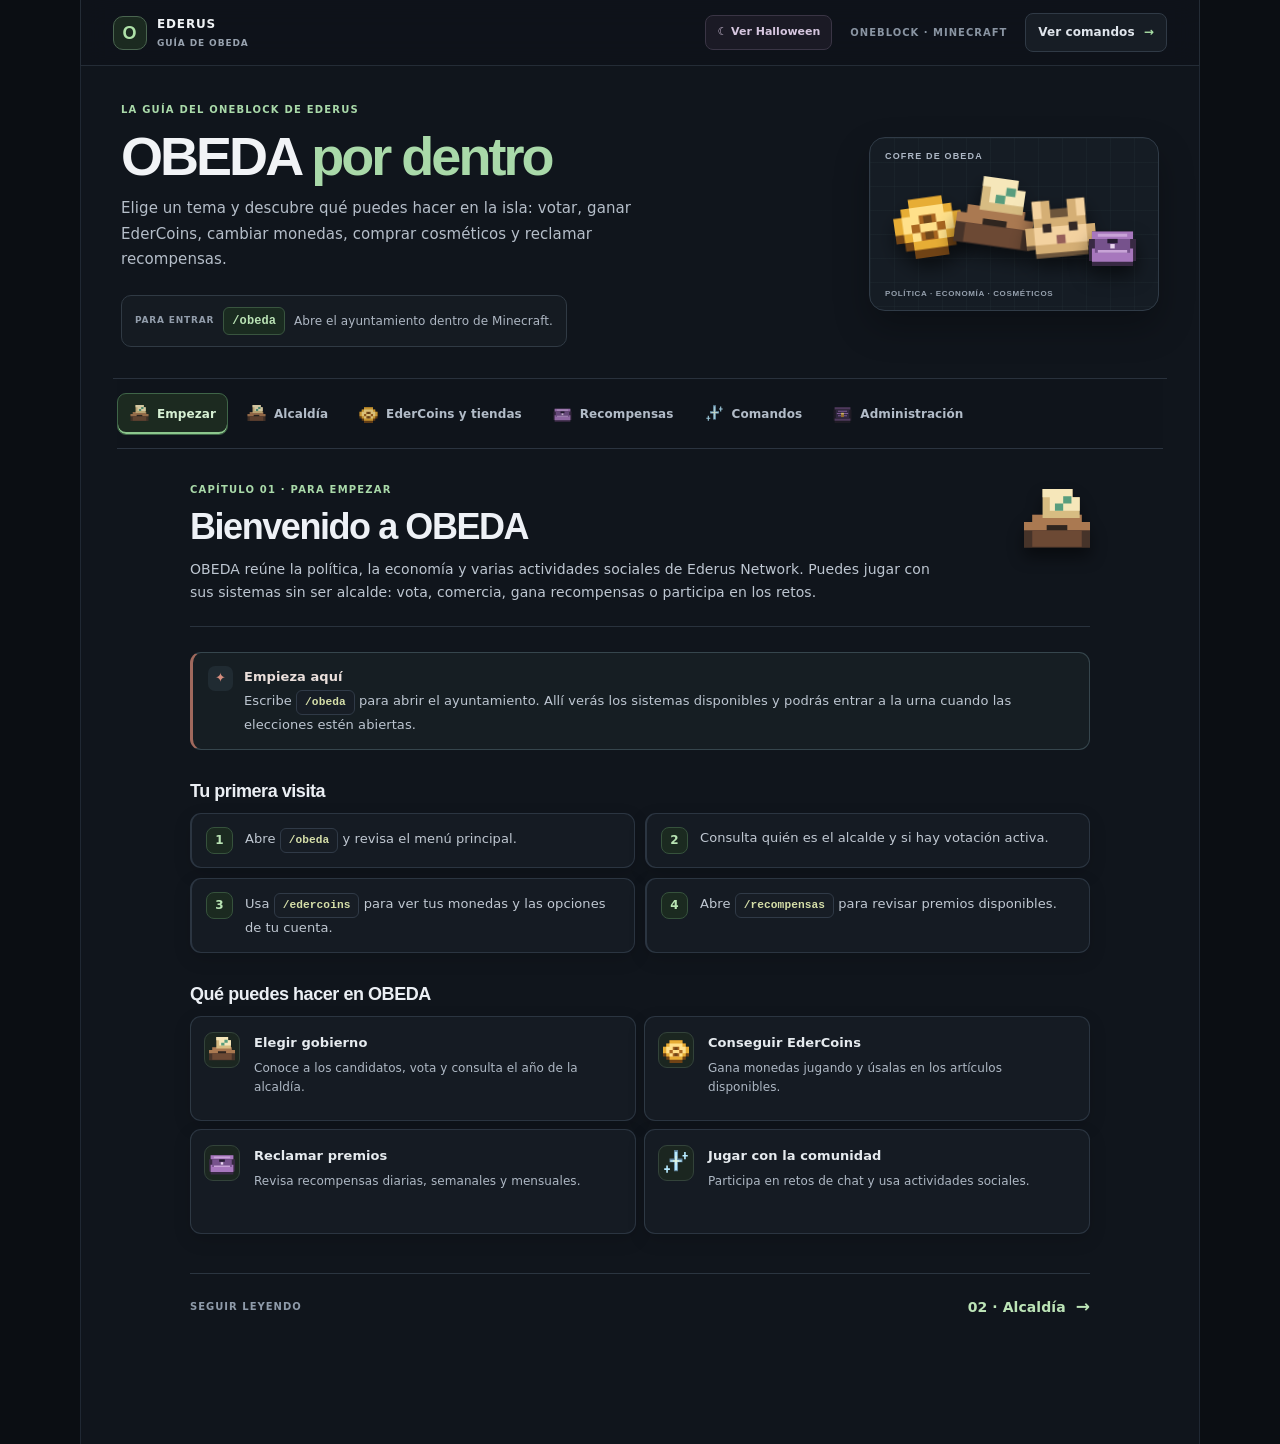
==== index.html @ 56760a18 "Equilibrar las trece candidaturas y actualizar modelos 3D" ====
<!doctype html>
<html lang="es">
<head>
<meta charset="utf-8">
<meta name="viewport" content="width=device-width, initial-scale=1">
<meta name="theme-color" content="#0b0d10">
<meta name="description" content="Guía completa de OBEDA para Ederus Network: alcaldía, elecciones, EderCoins, Coinshop, recompensas, comandos y configuración.">
<title>OBEDA · Guía de OneBlock</title>
<link rel="icon" href="data:image/svg+xml,%3Csvg xmlns='http://www.w3.org/2000/svg' viewBox='0 0 64 64'%3E%3Crect x='4' y='4' width='56' height='56' rx='5' fill='%23130f11' stroke='%23684047' stroke-width='4'/%3E%3Ctext x='32' y='44' text-anchor='middle' font-family='Arial' font-size='38' font-weight='bold' fill='%23df9687'%3EO%3C/text%3E%3C/svg%3E">
<link rel="stylesheet" href="styles.css"><script src="app.js" defer></script>
</head>
<body>
<header class="top">
  <a class="brand" href="#comenzar" aria-label="Ederus OBEDA, inicio"><span class="brand-icon">O</span><span>EDERUS <small>GUÍA DE OBEDA</small></span></a>
  <div class="top-actions"><span class="world-label">ONEBLOCK · MINECRAFT</span><a class="quick-link" href="#comandos">Ver comandos <span>→</span></a></div>
</header>
<main class="shell" id="inicio">
<section class="manual-cover" aria-label="OBEDA, guía del servidor Ederus OneBlock">
    <div class="cover-copy">
      <div class="eyebrow">LA GUÍA DEL ONEBLOCK DE EDERUS <span class="season-ribbon">EDICIÓN HALLOWEEN</span></div>
      <h1>OBEDA <span>por dentro</span></h1>
      <p>Elige un tema y descubre qué puedes hacer en la isla: votar, ganar EderCoins, cambiar monedas, comprar cosméticos y reclamar recompensas.</p>
      <div class="cover-shortcut"><small>PARA ENTRAR</small><code>/obeda</code><span>Abre el ayuntamiento dentro de Minecraft.</span></div>
    </div>
    <div class="cover-items" aria-hidden="true"><svg class="item-coin"><use href="assets/obeda-items.svg#coin"/></svg><svg class="item-ballot"><use href="assets/obeda-items.svg#ballot"/></svg><svg class="item-pet"><use href="assets/obeda-items.svg#pet"/></svg><svg class="item-shulker"><use href="assets/obeda-items.svg#shulker"/></svg><img class="halloween-lantern" src="assets/halloween-lantern.svg" alt=""><span>POLÍTICA · ECONOMÍA · COSMÉTICOS</span></div>
  </section>
  <div class="content-grid">
  <article class="chapter-content" id="guideContent">
    <nav class="chapter-nav" aria-label="Secciones de la guía" role="tablist">
      <a class="chapter" role="tab" href="#comenzar" data-chapter="comenzar"><svg aria-hidden="true"><use href="assets/obeda-items.svg#ballot"/></svg> Empezar</a>
      <a class="chapter" role="tab" href="#alcaldia" data-chapter="alcaldia"><svg aria-hidden="true"><use href="assets/obeda-items.svg#ballot"/></svg> Alcaldía</a>
      <a class="chapter" role="tab" href="#economia" data-chapter="economia"><svg aria-hidden="true"><use href="assets/obeda-items.svg#coin"/></svg> EderCoins y tiendas</a>
      <a class="chapter" role="tab" href="#progreso" data-chapter="progreso"><svg aria-hidden="true"><use href="assets/obeda-items.svg#shulker"/></svg> Recompensas</a>
      <a class="chapter" role="tab" href="#comandos" data-chapter="comandos"><svg aria-hidden="true"><use href="assets/obeda-items.svg#spark"/></svg> Comandos</a>
      <a class="chapter" role="tab" href="#configuracion" data-chapter="configuracion"><svg aria-hidden="true"><use href="assets/obeda-items.svg#market"/></svg> Administración</a>
    </nav>
    <span class="anchor-point" id="comenzar"></span>
    <section class="panel" id="panel-comenzar" data-panel="comenzar">
      <div class="section-head"><div class="section-number">CAPÍTULO 01 · PARA EMPEZAR</div><h2>Bienvenido a OBEDA</h2><p>OBEDA reúne la política, la economía y varias actividades sociales de Ederus Network. Puedes jugar con sus sistemas sin ser alcalde: vota, comercia, gana recompensas o participa en los retos.</p></div>
      <div class="callout blue"><span class="callout-icon">✦</span><div><b>Empieza aquí</b><p>Escribe <code>/obeda</code> para abrir el ayuntamiento. Allí verás los sistemas disponibles y podrás entrar a la urna cuando las elecciones estén abiertas.</p></div></div>
      <h3>Tu primera visita</h3><div class="steps"><div><b>1</b><p>Abre <code>/obeda</code> y revisa el menú principal.</p></div><div><b>2</b><p>Consulta quién es el alcalde y si hay votación activa.</p></div><div><b>3</b><p>Usa <code>/edercoins</code> para ver tus monedas y las opciones de tu cuenta.</p></div><div><b>4</b><p>Abre <code>/recompensas</code> para revisar premios disponibles.</p></div></div>
      <h3>Qué puedes hacer en OBEDA</h3><div class="feature-grid"><div class="feature-card"><span class="feature-icon aqua">⌂</span><b>Elegir gobierno</b><p>Conoce a los candidatos, vota y consulta el año de la alcaldía.</p></div><div class="feature-card"><span class="feature-icon gold">◉</span><b>Conseguir EderCoins</b><p>Gana monedas jugando y úsalas en los artículos disponibles.</p></div><div class="feature-card"><span class="feature-icon violet">✧</span><b>Reclamar premios</b><p>Revisa recompensas diarias, semanales y mensuales.</p></div><div class="feature-card"><span class="feature-icon mint">☄</span><b>Jugar con la comunidad</b><p>Participa en retos de chat y usa actividades sociales.</p></div></div>
    </section>
    <span class="anchor-point" id="alcaldia"></span><section class="panel" id="panel-alcaldia" data-panel="alcaldia">
      <div class="section-head"><div class="section-number">CAPÍTULO 02 · GOBIERNO DE LA ISLA</div><h2>Alcaldía, elecciones y estadísticas</h2><p>El alcalde dirige los beneficios políticos vigentes para el servidor. El ministro acompaña al gobierno y puede compartir los efectos configurados. El calendario se organiza por años de OBEDA.</p></div>
      <div class="government-card"><div class="gov-top"><span class="gov-symbol">⌂</span><span class="live-label"><i></i> FICHA DEL GOBIERNO</span><span class="year">AÑO <code>%obeda_anio%</code></span></div><div class="gov-main"><div><small>ALCALDE ACTUAL</small><h3><span class="ph" data-copy="%obeda_alcalde%">%obeda_alcalde%</span></h3><p><span class="ph" data-copy="%obeda_alcalde_titulo%">%obeda_alcalde_titulo%</span> · categoría <span class="ph" data-copy="%obeda_alcalde_categoria%">%obeda_alcalde_categoria%</span></p></div><div class="minister"><small>MINISTRO</small><b class="ph" data-copy="%obeda_ministro%">%obeda_ministro%</b><span class="ph" data-copy="%obeda_ministro_titulo%">%obeda_ministro_titulo%</span></div></div><div class="gov-stats"><div><small>TIEMPO EN EL CARGO</small><b class="ph" data-copy="%obeda_alcalde_desde%">%obeda_alcalde_desde%</b></div><div><small>MANDATO RESTANTE</small><b class="ph" data-copy="%obeda_tiempo_mandato%">%obeda_tiempo_mandato%</b></div><div><small>BENEFICIOS ACTIVOS</small><b class="ph" data-copy="%obeda_beneficios%">%obeda_beneficios%</b></div></div><div class="gov-foot">Alcalde por golpe: <code>%obeda_alcalde_por_golpe%</code><span>Los valores aparecen al integrar los placeholders en el servidor.</span></div></div>
      <div class="two-col"><div><h3>Cómo funcionan las elecciones</h3><ol class="plain-list"><li><b>Postulación.</b> Si están habilitadas, los jugadores pueden presentar candidatura con <code>/obeda postular</code>.</li><li><b>Campaña.</b> Los candidatos pueden mostrar su propuesta y proponer un ministro.</li><li><b>Votación.</b> Abre la urna desde <code>/obeda</code> cuando la votación esté disponible.</li><li><b>Resultados.</b> OBEDA anuncia al ganador y actualiza el gobierno y sus beneficios.</li></ol></div><div class="side-stat"><h3>Datos de la elección</h3><div class="stat-line"><span>Estado de la urna</span><code>%obeda_estado%</code></div><div class="stat-line"><span>Votación abierta</span><code>%obeda_votacion_abierta%</code></div><div class="stat-line"><span>Personas que votaron</span><code>%obeda_votantes%</code></div><div class="stat-line"><span>Votos ponderados</span><code>%obeda_votos_totales%</code></div><div class="stat-line"><span>Cierre de votación</span><code>%obeda_tiempo_cierre%</code></div></div></div>
      <h3>Mostrar votos de candidatos</h3><p class="muted">PlaceholderAPI permite añadir estadísticas a un scoreboard, holograma o menú. Sustituye <code>&lt;n&gt;</code> por la posición y <code>&lt;id&gt;</code> por el identificador del candidato.</p><div class="code-cards"><button class="copy-row" data-copy="%obeda_candidato_1%"><span>Candidato en la posición 1</span><code>%obeda_candidato_1%</code><b>Copiar</b></button><button class="copy-row" data-copy="%obeda_candidato_1_votos%"><span>Votos de candidato</span><code>%obeda_candidato_1_votos%</code><b>Copiar</b></button><button class="copy-row" data-copy="%obeda_candidato_1_porcentaje%"><span>Porcentaje de votos</span><code>%obeda_candidato_1_porcentaje%</code><b>Copiar</b></button><button class="copy-row" data-copy="%obeda_votos_<id>%"><span>Votos por identificador</span><code>%obeda_votos_&lt;id&gt;%</code><b>Copiar</b></button></div>
      <div class="callout amber"><span class="callout-icon">!</span><div><b>Elección y año son acciones distintas</b><p><code>/obeda admin reiniciar</code> reinicia la votación actual y conserva el año y el gobierno. <code>/obeda admin reiniciaraño</code> inicia un nuevo año desde 1. <code>/obeda admin año &lt;número&gt;</code> cambia solo el número del año.</p></div></div>
      <h3 class="roster-title" id="alcaldes">Las candidaturas de la isla</h3><p class="roster-intro">Compara las propuestas antes de votar. Los 13 gobiernos oficiales tienen cuatro propuestas del alcalde y dos del ministro, con límites para que ningún candidato domine por cantidad de ventajas. Los modelos 3D usan las texturas configuradas en OBEDA.</p>
      <div class="candidate-roster">
        <article class="candidate-card aurelio">
          <div class="candidate-identity"><div><span class="candidate-category">01 · COMERCIO</span><h4>Aurelio</h4><p>El Mercader</p></div><div class="skin-stage"><span class="skin-pedestal"></span><img class="skin-render" data-skin-hash="e04568737bc3890b8624d97b1d2736419633b9116fc9c5273355a30a7797875f" alt="Modelo 3D de Aurelio"></div></div>
          <p class="candidate-pitch">Mercados abiertos, una casa de cambio justa y dinero que vuelve a la comunidad.</p>
          <div class="proposal-label">Plan de gobierno</div><ul class="benefit-list"><li><b>Mercado Libre</b><span>Reduce 0,2 puntos la comisión de cambio.</span></li><li><b>Impuestos Mínimos</b><span>Baja 0,15 puntos los impuestos.</span></li><li><b>Dividendos del Gremio</b><span>Entrega 15 de dinero por ciclo a quienes estén conectados.</span></li></ul>
          <div class="minister-profile"><img class="skin-render minister-skin" data-render-type="head" data-skin-hash="a3ee23d4dc6fb34c11d73e2119e7e6b6def5cc2432657e46156d6b699d3fa16f" alt="Cabeza 3D de Lucía Doblón"><div><small>MINISTRA · TESORERA DEL GREMIO</small><b>Lucía Doblón</b><span>Reduce 5 % la volatilidad de EderCoin y acelera 3 % a los vendedores.</span></div></div>
        </article>
        <article class="candidate-card beatriz">
          <div class="candidate-identity"><div><span class="candidate-category">02 · CONSTRUCCIÓN</span><h4>Beatriz</h4><p>La Arquitecta</p></div><div class="skin-stage"><span class="skin-pedestal"></span><img class="skin-render" data-skin-hash="7cb5e85651eb0b2bdc05f8362b5c8e72bb6156af8056668ff86dbd59c6f1af" alt="Modelo 3D de Beatriz"></div></div>
          <p class="candidate-pitch">Una isla que crece hacia arriba y hacia afuera, con obras más eficientes.</p>
          <div class="proposal-label">Plan de gobierno</div><ul class="benefit-list"><li><b>Materiales Eficientes</b><span>1 % de probabilidad de ahorrar un bloque.</span></li><li><b>Manos Rápidas</b><span>Prisa Minera I permanente.</span></li><li><b>Alivio Fiscal</b><span>Baja 0,1 puntos los impuestos.</span></li></ul>
          <div class="minister-profile"><img class="skin-render minister-skin" data-render-type="head" data-skin-hash="c0d20f6033a58626841c80dc25e604fc22f8dba8eadad7de921330ff26e1659c" alt="Cabeza 3D de Tomás Cantero"><div><small>MINISTRO · MAESTRO DE OBRAS</small><b>Tomás Cantero</b><span>Taladores +3 % de ritmo · Recolectores +2 % de ritmo.</span></div></div>
        </article>
        <article class="candidate-card castillo">
          <div class="candidate-identity"><div><span class="candidate-category">03 · MILITAR</span><h4>General Castillo</h4><p>El Estratega</p></div><div class="skin-stage"><span class="skin-pedestal"></span><img class="skin-render" data-skin-hash="d5b7b79ffdda8f28a9fbe3f9af166261fa476ab09eefd49c3f382f229320fe2b" alt="Modelo 3D de General Castillo"></div></div>
          <p class="candidate-pitch">Una isla preparada para afrontar amenazas y enfrentarse a los monstruos.</p>
          <div class="proposal-label">Plan de gobierno</div><ul class="benefit-list"><li><b>Ofensiva Total</b><span>+4 % de daño contra monstruos.</span></li><li><b>Armadura Reglamentaria</b><span>Reduce 3 % el daño de monstruos.</span></li><li><b>Botín de Guerra</b><span>+4 % de experiencia al derrotar mobs.</span></li></ul>
          <div class="minister-profile"><img class="skin-render minister-skin" data-render-type="head" data-skin-hash="7b84c1310b70b1e426a031fee9ce33b057f1aec5a1b821d83bf43e17d43be606" alt="Cabeza 3D de Irene Vega"><div><small>MINISTRA · DEFENSA</small><b>Coronel Irene Vega</b><span>Cazadores +3 % de ritmo · Leales +10 % de fuerza en un golpe.</span></div></div>
        </article>
        <article class="candidate-card vito">
          <div class="candidate-identity"><div><span class="candidate-category">04 · CORRUPCIÓN</span><h4>Don Vito Sombra</h4><p>El Benefactor</p></div><div class="skin-stage"><span class="skin-pedestal"></span><img class="skin-render" data-skin-hash="4ad57b2a2da695adfbe61dca68ebc3870c0672c85cdb31acc24911a04eefd502" alt="Modelo 3D de Don Vito Sombra"></div></div>
          <p class="candidate-pitch">Acceso a mercancía que no aparece en otras tiendas. Sus ventajas tienen un precio.</p>
          <div class="proposal-label">Plan de gobierno</div><ul class="benefit-list"><li><b>Contrabando</b><span>Abre el mercado negro durante el mandato.</span></li><li class="benefit-risk"><b>El Diezmo</b><span>Aumenta 0,15 puntos los impuestos.</span></li><li class="benefit-risk"><b>Mercado Turbio</b><span>Sube 5 % la pequeña fluctuación de EderCoin.</span></li></ul>
          <div class="minister-profile"><img class="skin-render minister-skin" data-render-type="head" data-skin-hash="a0740611a652ebe96db152a9da8cae944a6961374370f8b3d2cb57611775917f" alt="Cabeza 3D de Nico Ferro"><div><small>MINISTRO · CONTABILIDAD</small><b>Nico Ferro</b><span>Recolectores +3 % de ritmo · Leales +10 % de fuerza en un golpe.</span></div></div>
        </article>
      </div>
      <div class="roster-note"><b>¿Quién gobierna ahora?</b><p>El alcalde, su ministro y los beneficios vigentes se consultan dentro del servidor. Los nuevos candidatos están en <code>candidatos-adicionales.yml</code>; sus nombres, cabezas y propuestas se pueden editar.</p></div>
      <h3>Los minions, las mascotas y el gobierno</h3><p>Los bonos de minions aceleran ligeramente a una familia y sus variantes especializadas compatibles: el máximo es 6 %. Con EderusPets actualizado, todo gobierno da +0,5 % a las estadísticas de mascotas; las propuestas de estos alcaldes suman +0,8 %. Si el alcalde favorece minería, agricultura, tala o pesca, las mascotas de esa familia reciben además el 40 % de su bono de minions. Por ejemplo: +5 % de ritmo minero significa +2 % adicional para mascotas mineras. El bono se retira al cambiar de gobierno y no genera EderCoins nuevos.</p>
      <details class="technical-detail"><summary>Ver las 45 variantes del catálogo</summary><p><b>Generales (5):</b> minero, talador, granjero, cazador y pescador.</p><p><b>Especializados (35):</b> mineros de carbón, cobre, hierro, oro, diamante, esmeralda y cuarzo; granjeros de trigo, zanahoria, papa y remolacha; pescadores de bacalao, salmón, pez tropical y pez globo; cazadores de zombi, esqueleto, araña, creeper, enderman, piglin, cerdo, vaca, oveja y pollo; taladores de roble, abeto, abedul, jungla, acacia, roble oscuro, manglar, cerezo, carmesí y deformado.</p><p><b>Apoyo (5):</b> Minero X, recolector, cocinero, reciclador y vendedor. El JAR de LitMinions inspeccionado no carga clases de Minero X ni reciclador; OBEDA deja preparado su bono para una versión compatible.</p></details>
      <p class="skin-credit">Aspectos ilustrativos de Minecraft. Las cabezas de los nueve alcaldes nuevos y sus ministros proceden de <a href="https://minecraft-heads.com/" target="_blank" rel="noopener noreferrer">Minecraft Heads</a> y se pueden cambiar en el YML de candidatos.</p>
    </section>
    <span class="anchor-point" id="economia"></span><section class="panel" id="panel-economia" data-panel="economia">
      <div class="section-head"><div class="section-number">CAPÍTULO 03 · MONEDAS Y COMERCIO</div><h2>EderCoins y tiendas</h2><p>Los EderCoins son la moneda propia de OBEDA. OBEDA mantiene su saldo separado; todavía no se ha combinado con el saldo de UltimateMobCoins.</p></div>
      <div class="coin-banner"><svg class="coin-image" aria-hidden="true"><use href="assets/obeda-items.svg#coin"/></svg><div><small>CONSULTA TU SALDO</small><h3><code>/edercoins</code></h3><p>Consulta, envía monedas y revisa el ranking.</p></div><div class="balance-pill"><small>TU SALDO</small><span>Lo verás dentro del juego</span></div></div>
      <h3>Cómo conseguir EderCoins</h3><div class="feature-grid three"><div class="feature-card"><span class="feature-icon gold">⚔</span><b>Derrota criaturas</b><p>Algunas criaturas dan EderCoins al derrotarlas. La cantidad y las excepciones dependen de la configuración del servidor.</p></div><div class="feature-card"><span class="feature-icon aqua">▣</span><b>Reclama recompensas</b><p>Los premios diarios, semanales y mensuales también pueden incluir EderCoins.</p></div><div class="feature-card"><span class="feature-icon mint">↗</span><b>Recibe de otro jugador</b><p>Otro jugador puede enviarte monedas con el comando de pago.</p></div></div>
      <h3>Casa de cambio</h3><p>La cotización se mantiene cerca de un precio base: por defecto, entre 85 y 115 si el precio base es 100. Cada actualización mueve como máximo 0,5 %. El alcalde puede influir un poco en la comisión y la volatilidad, pero no romper esos límites.</p><div class="command-row"><code>/cambio precio</code><span>Ver precio actual</span><code>/cambio comprar</code><span>Comprar con dinero de Vault</span><code>/cambio vender</code><span>Vender EderCoins</span></div>
      <div class="exchange-panel"><div class="exchange-copy"><span class="small-label">CASA DE CAMBIO</span><h4>El precio cambia en el juego</h4><p>La referencia inicial es 100 y se actualiza cada 5 minutos. Consulta el historial antes de comprar o vender.</p><code>/cambio grafico</code></div><figure class="exchange-chart"><div class="chart-heading"><svg aria-hidden="true"><use href="assets/obeda-items.svg#coin"/></svg><div><b>Historial de cotización</b><span>EderCoin / dinero del servidor</span></div><i>↗</i></div><svg viewBox="0 0 520 178" role="img" aria-label="Ejemplo de gráfico de cotización con escalones al estilo Minecraft"><defs><pattern id="blockGrid" width="32" height="32" patternUnits="userSpaceOnUse"><path d="M32 0H0V32" fill="none" stroke="#26342f" stroke-width="1"/></pattern><pattern id="chartHatch" width="8" height="8" patternUnits="userSpaceOnUse"><rect width="8" height="8" fill="#244536"/><rect width="4" height="4" fill="#315d44"/></pattern></defs><rect width="520" height="156" fill="url(#blockGrid)"/><path class="chart-area" d="M16 126H64V110H112V118H160V94H208V104H256V80H304V88H352V63H400V72H448V39H504V156H16Z"/><path class="chart-shadow" d="M16 132H64V116H112V124H160V100H208V110H256V86H304V94H352V69H400V78H448V45H504"/><path class="chart-line" d="M16 126H64V110H112V118H160V94H208V104H256V80H304V88H352V63H400V72H448V39H504"/><rect class="chart-point" x="498" y="33" width="12" height="12"/><text x="16" y="172">HACE 1 H</text><text x="454" y="172">AHORA</text></svg><figcaption>Ejemplo visual · el precio real se consulta en <code>/cambio grafico</code></figcaption></figure></div>
      <div class="note"><b>Los saldos siguen separados</b><p>Los EderCoins de OBEDA, la economía de Vault y las monedas de otros plugins son sistemas distintos. Aún no se ha migrado ni sincronizado el saldo de UltimateMobCoins.</p></div>
      <h3>Coinshop y cosméticos</h3><p>La tienda muestra qué artículos puedes comprar, cuáles ya desbloqueaste y qué te falta para acceder a cada uno. Las compras de vuelo se entregan con EderusFly cuando está instalado.</p><div class="shop-grid"><div class="shop-item"><svg aria-hidden="true"><use href="assets/obeda-items.svg#pet"/></svg><b>Mascotas</b><p>Cerdito, conejito, rana, allay, ajolote, panda, zorro y más. Desde 1.000 EderCoins; el dragón mini VIP cuesta 1.600. Puedes acariciarlas y darles su comida favorita.</p></div><div class="shop-item"><svg aria-hidden="true"><use href="assets/obeda-items.svg#spark"/></svg><b>Partículas y emotes</b><p>Auras desde 800 EderCoins y emotes de personaje por 500. Compra y equipa cada efecto desde su menú.</p></div><div class="shop-item"><svg aria-hidden="true"><use href="assets/obeda-items.svg#wing"/></svg><b>Tiempo de vuelo</b><p>30 minutos desde 800 EderCoins. Hay ofertas normales y VIP, con un límite diario para cada paquete.</p></div></div><div class="callout blue"><span class="callout-icon">↗</span><div><b>Comprar y equipar</b><p><code>/obeda tiendacosmeticos</code> abre la tienda. <code>/obeda cosmeticos</code> abre tu vestidor. La compra desbloquea el cosmético para que puedas activarlo cuando quieras.</p></div></div>
      <h3>Mercado negro</h3><p>Mercancía especial que aparece durante algunos gobiernos o cuando la administración abre el puesto. Sus compras se limitan por mandato; revisa <code>/mercadonegro</code> para saber si está disponible.</p><div class="market-samples"><div><b>Diamantes sin factura</b><span>8 diamantes · 12 EderCoins · hasta 4 compras</span></div><div><b>Chatarra de netherita</b><span>2 unidades · 30 EderCoins · hasta 2 compras</span></div><div><b>Manzana del Padrino</b><span>1 unidad · 45 EderCoins · 1 compra</span></div></div><p class="market-note">El catálogo tiene un 3 % de probabilidad de estafa. Las ofertas y el acceso pueden cambiar con el mandato.</p>
    </section>
    <span class="anchor-point" id="progreso"></span><section class="panel" id="panel-progreso" data-panel="progreso">
      <div class="section-head"><div class="section-number">CAPÍTULO 04 · ACTIVIDADES DEL SERVIDOR</div><h2>Progreso, recompensas y diversión</h2><p>Además de las elecciones y la economía, OBEDA suma objetivos recurrentes y actividades para compartir con el resto del servidor.</p></div>
      <h3>Recompensas</h3><div class="reward-row"><div class="reward-card daily"><small>RECOMPENSA DIARIA</small><span>01 día</span><p>Vuelve cada día y revisa si ya puedes reclamar tu premio.</p></div><div class="reward-card weekly"><small>RECOMPENSA SEMANAL</small><span>07 días</span><p>Premio de mayor ciclo; el contenido puede variar según tu rango.</p></div><div class="reward-card monthly"><small>RECOMPENSA MENSUAL</small><span>30 días</span><p>Premio mensual configurado para el servidor.</p></div></div><div class="callout mint"><span class="callout-icon">✓</span><div><b>Cómo abrir el menú</b><p>Escribe <code>/recompensas</code>. Los premios y ciclos se administran desde OBEDA.</p></div></div>
      <h3>Juegos de chat</h3><p>Responde antes que los demás para ganar puntos y premios. Hay retos de palabras mezcladas, completar texto, escribir al revés, rapidez, cálculo mental y trivia. Consulta <code>/chatgames</code> para ver el reto o cuándo comienza el siguiente.</p><div class="info-strip"><div><b>Participar</b><code>/chatgames</code></div><div><b>Ver ranking</b><code>/chatgames top</code></div><div><b>Otros alias</b><code>/juegos · /cg</code></div></div>
      <h3>Posturas y vida social</h3><p>Usa <code>/sit</code>, <code>/lay</code>, <code>/bellyflop</code>, <code>/spin</code> o <code>/crawl</code> para probar posturas. Los comandos de <code>/gsit</code> permiten levantarse o sentarse sobre bloques y jugadores si están habilitados.</p><div class="note"><b>Bodas</b><p>OBEDA incluye comandos sociales de pareja: propuestas, aceptación, casa, chat, cuenta conjunta, mochila e hijos. Si BodasEderus está instalado, consulta también su menú y configuración. Los comandos se detallan en el capítulo de comandos.</p></div>
    </section>
    <span class="anchor-point" id="comandos"></span><section class="panel" id="panel-comandos" data-panel="comandos">
      <div class="section-head"><div class="section-number">CAPÍTULO 05 · REFERENCIA RÁPIDA</div><h2>Comandos de OBEDA</h2><p>Escribe el comando en el chat. Los argumentos entre corchetes son opcionales; los que aparecen entre &lt; &gt; deben reemplazarse por un valor.</p></div>
      <div class="command-group"><h3>Ayuntamiento y política</h3><div class="command-row"><code>/obeda</code><span>Abrir ayuntamiento y urna</span><code>/obeda ayuda</code><span>Ayuda clicable</span><code>/obeda postular</code><span>Gestionar candidatura</span><code>/golpe estado</code><span>Consultar golpe de Estado</span><code>/golpe requisitos</code><span>Ver requisitos para iniciar</span></div></div>
      <div class="command-group"><h3>EderCoins y tiendas</h3><div class="command-row"><code>/edercoins</code><span>Ver saldo y opciones</span><code>/edercoins pagar &lt;jugador&gt; &lt;n&gt;</code><span>Enviar monedas</span><code>/cambio</code><span>Abrir casa de cambio</span><code>/mercadonegro</code><span>Ver el mercado negro</span><code>/obeda coinshop</code><span>Tienda principal</span><code>/recompensas</code><span>Menú de recompensas</span></div></div>
      <div class="command-group"><h3>Juegos y posturas</h3><div class="command-row"><code>/chatgames</code><span>Ver reto y temporizador</span><code>/chatgames top</code><span>Ver ranking</span><code>/gsit</code><span>Ayuda para posturas</span><code>/sit · /lay · /crawl</code><span>Acciones rápidas</span></div></div>
      <div class="command-group"><h3>Bodas</h3><div class="command-row"><code>/boda</code><span>Abrir ayuda y opciones</span><code>/boda proponer &lt;jugador&gt;</code><span>Enviar propuesta</span><code>/boda aceptar · rechazar</code><span>Responder una propuesta</span><code>/boda info</code><span>Consultar estado de pareja</span><code>/boda casa · mochila</code><span>Casa compartida y mochila</span><code>/bc &lt;mensaje&gt;</code><span>Chat de pareja</span><code>/kiss · /hug</code><span>Acciones sociales</span></div></div>
      <div class="note"><b>Comandos de administración</b><p>El panel completo se abre con <code>/obeda admin</code> y requiere <code>obeda.admin</code>. Incluye controles de elecciones, candidatos, economía, mercado negro, chatgames, bodas, anuncios, recompensas, datos y reinicio del servidor. Ejecuta <code>/obeda ayuda</code> para ver las variantes habilitadas en tu versión.</p></div>
    </section>
    <span class="anchor-point" id="configuracion"></span><section class="panel" id="panel-configuracion" data-panel="configuracion">
      <div class="section-head"><div class="section-number">CAPÍTULO 06 · CONFIGURACIÓN DEL SERVIDOR</div><h2>Administrar y personalizar OBEDA</h2><p>Los textos, menús y valores de juego están separados por función para que puedas cambiar solo el módulo que necesitas.</p></div>
      <h3>Instalar OBEDA</h3><div class="steps"><div><b>1</b><p>Comprueba que el servidor use <strong>Paper 26.2</strong> y <strong>Java 25 o superior</strong>.</p></div><div><b>2</b><p>Instala <strong>Vault</strong> y una economía compatible, como EssentialsX.</p></div><div><b>3</b><p>Coloca el archivo de OBEDA en <code>plugins/</code> y reinicia el servidor.</p></div><div><b>4</b><p>Opcional: instala LuckPerms para ponderar votos y PlaceholderAPI para mostrar estadísticas en otros menús.</p></div></div>
      <div class="note"><b>Complementos opcionales</b><p>EderusFly habilita los artículos de vuelo de la tienda. BodasEderus amplía las funciones de pareja. Sus funciones requieren que esos complementos estén instalados.</p></div>
      <h3>Panel de administración</h3><div class="admin-grid"><div><span class="admin-tag">ELECCIONES</span><p>Abrir o cerrar votaciones, administrar candidatos, fijar el año, reiniciar una elección y controlar golpes.</p></div><div><span class="admin-tag">ECONOMÍA</span><p>Gestionar precios, comisiones, impuestos, tesoro, EderCoins y mercado negro.</p></div><div><span class="admin-tag">COMUNIDAD</span><p>Configurar anuncios, chatgames, recompensas, posturas y bodas.</p></div><div><span class="admin-tag">MANTENIMIENTO</span><p>Recargar archivos, guardar datos, revisar base de datos y programar reinicios reales.</p></div></div>
      <h3>Archivos ordenados</h3><div class="file-list"><div><code>configuracion/textos/mensajes.yml</code><span>Mensajes y avisos</span></div><div><code>configuracion/coinshop/coinshop.yml</code><span>Artículos y precios</span></div><div><code>configuracion/cosmeticos/cosmeticos.yml</code><span>Cosméticos y catálogos</span></div><div><code>configuracion/recompensas/recompensas.yml</code><span>Premios y ciclos</span></div><div><code>configuracion/anuncios/anuncios.yml</code><span>Anuncios automáticos</span></div><div><code>configuracion/juegos/chatgames.yml</code><span>Retos de chat</span></div><div><code>configuracion/economia/mob-drops.yml</code><span>Monedas al derrotar mobs</span></div><div><code>configuracion/bodas/bodas.yml</code><span>Opciones y costes de bodas</span></div><div><code>menus/</code><span>Diseños de menús, separados por módulo</span></div><div><code>datos/</code><span>Saldos, compras, recompensas y estado del plugin</span></div></div>
      <div class="callout amber"><span class="callout-icon">!</span><div><b>Antes de editar</b><p>Haz una copia de seguridad. Respeta espacios e indentación YAML. Si el archivo tiene un error, la recarga conserva la configuración válida anterior y la consola señala el problema.</p></div></div>
      <h3>Base de datos</h3><p>OBEDA puede configurarse para MySQL/MariaDB. Prepara la conexión en la configuración cuando tengas host, puerto, base, usuario y contraseña. Importar YAML a la base de datos es una acción explícita del panel; no implica migrar saldos de otros plugins. Mantén copias de seguridad antes de importar o cambiar de proveedor.</p>
      <h3>Placeholders más usados</h3><div class="placeholder-grid"><button data-copy="%obeda_alcalde%"><span>Alcalde</span><code>%obeda_alcalde%</code></button><button data-copy="%obeda_ministro%"><span>Ministro</span><code>%obeda_ministro%</code></button><button data-copy="%obeda_anio%"><span>Año actual</span><code>%obeda_anio%</code></button><button data-copy="%obeda_votantes%"><span>Participación</span><code>%obeda_votantes%</code></button><button data-copy="%obeda_votos_totales%"><span>Total de votos</span><code>%obeda_votos_totales%</code></button><button data-copy="%obeda_beneficios%"><span>Beneficios activos</span><code>%obeda_beneficios%</code></button><button data-copy="%obeda_edercoins%"><span>Saldo personal</span><code>%obeda_edercoins%</code></button><button data-copy="%obeda_tesoro%"><span>Tesoro</span><code>%obeda_tesoro%</code></button></div>
      <h3>Estadísticas y datos disponibles</h3><p class="muted">Además de los datos principales, la expansión de OBEDA ofrece placeholders de elección, economía, golpes, juegos y bodas. Pulsa una tarjeta para copiarla.</p><div class="placeholder-grid">
      <button data-copy="%obeda_alcalde_color%"><span>Color del alcalde</span><code>%obeda_alcalde_color%</code></button><button data-copy="%obeda_alcalde_id%"><span>ID del alcalde</span><code>%obeda_alcalde_id%</code></button><button data-copy="%obeda_alcalde_por_golpe%"><span>Alcalde por golpe</span><code>%obeda_alcalde_por_golpe%</code></button><button data-copy="%obeda_tiempo_cierre%"><span>Tiempo de cierre</span><code>%obeda_tiempo_cierre%</code></button>
      <button data-copy="%obeda_candidato_1_votos%"><span>Votos del candidato 1</span><code>%obeda_candidato_1_votos%</code></button><button data-copy="%obeda_candidato_1_porcentaje%"><span>Porcentaje del candidato 1</span><code>%obeda_candidato_1_porcentaje%</code></button><button data-copy="%obeda_ha_votado%"><span>El jugador ya votó</span><code>%obeda_ha_votado%</code></button><button data-copy="%obeda_peso_voto%"><span>Peso del voto</span><code>%obeda_peso_voto%</code></button>
      <button data-copy="%obeda_cambio_precio%"><span>Precio de cambio</span><code>%obeda_cambio_precio%</code></button><button data-copy="%obeda_cambio_tendencia%"><span>Tendencia de cambio</span><code>%obeda_cambio_tendencia%</code></button><button data-copy="%obeda_impuesto_tasa%"><span>Tasa de impuestos</span><code>%obeda_impuesto_tasa%</code></button><button data-copy="%obeda_mercado_negro%"><span>Mercado negro</span><code>%obeda_mercado_negro%</code></button>
      <button data-copy="%obeda_golpe_activo%"><span>Golpe activo</span><code>%obeda_golpe_activo%</code></button><button data-copy="%obeda_golpe_progreso%"><span>Progreso del golpe</span><code>%obeda_golpe_progreso%</code></button><button data-copy="%obeda_chatgames_victorias%"><span>Victorias de juegos</span><code>%obeda_chatgames_victorias%</code></button><button data-copy="%obeda_anuncio_siguiente%"><span>Próximo anuncio</span><code>%obeda_anuncio_siguiente%</code></button>
      <button data-copy="%obeda_casado%"><span>Estado de pareja</span><code>%obeda_casado%</code></button><button data-copy="%obeda_pareja%"><span>Nombre de la pareja</span><code>%obeda_pareja%</code></button>
      </div>
      <h3>Permisos principales</h3><div class="file-list"><div><code>obeda.votar</code><span>Votar y abrir la urna · todos</span></div><div><code>obeda.postular</code><span>Postularse si está habilitado · todos</span></div><div><code>obeda.edercoins</code><span>Saldo, pagos y ranking · todos</span></div><div><code>obeda.cambio</code><span>Casa de cambio · todos</span></div><div><code>obeda.mercadonegro</code><span>Comprar mientras está abierto · todos</span></div><div><code>obeda.chatgames</code><span>Participar · todos</span></div><div><code>obeda.admin</code><span>Panel de administración · OP</span></div><div><code>obeda.edercoins.admin</code><span>Administrar saldos · OP</span></div><div><code>obeda.impuestos.exento</code><span>Exención de impuestos · ninguno</span></div><div><code>obeda.voto.peso.&lt;clave&gt;</code><span>Peso especial configurado · ninguno</span></div></div>
      <h3>Anuncios y reinicios</h3><p>OBEDA permite programar anuncios automáticos y controlar sus mensajes, títulos y barras desde los archivos de configuración. Para el reinicio real del servidor, un administrador puede programar una cuenta atrás de 1 a 180 minutos, consultar el estado o cancelarla con <code>/obeda admin reinicioservidor</code>. El anuncio incluye los avisos configurados mientras transcurre la cuenta atrás.</p>
      <div class="note"><b>Cómo activar los placeholders</b><p>Instala PlaceholderAPI y comprueba que la expansión de OBEDA esté disponible en tu instalación. Copia el texto del placeholder tal como aparece y pégalo en el scoreboard, holograma o menú que lo vaya a mostrar. Los placeholders muestran datos del servidor cuando se usan en el juego; esta página es una guía y no se conecta a tu servidor.</p></div>
      <footer class="page-footer"><span>OBEDA · Guía del servidor OneBlock</span><a href="guia-preview.html#alcaldes">Enlace directo a las candidaturas ↗</a><a href="https://github.com/Fralexxx/obeda-guia" target="_blank" rel="noopener">Ver esta guía en GitHub ↗</a></footer>
    </section>
  </article></div>
</main>
<div id="toast" class="toast" role="status" aria-live="polite"></div>
</body></html>
---- styles.css ----
:root {
  color-scheme: light;
  --ink: #203b3c;
  --body: #3e5656;
  --muted: #687d7a;
  --line: #d8e4df;
  --paper: #ffffff;
  --page: #edf3ef;
  --green: #426d50;
  --green-soft: #eaf2e8;
  --blue: #4c8fab;
  --blue-soft: #edf5f8;
  --gold: #a7782c;
  --gold-soft: #f8f1e4;
  --shadow: 0 10px 28px rgba(32, 59, 60, .08);
  font-family: "Segoe UI", Arial, sans-serif;
  color: var(--ink);
  background: var(--page);
}
* { box-sizing: border-box; }
html { scroll-behavior: smooth; scroll-padding-top: 82px; }
body {
  margin: 0;
  color: var(--body);
  background:
    linear-gradient(180deg, #e7f0ed 0, #f3f6f2 560px, #f1f5f1 100%);
  font-size: 15px;
  line-height: 1.7;
}
a { color: var(--blue); text-decoration: none; }
a:hover { color: #326d89; }
button, input { font: inherit; }
code {
  display: inline-block;
  padding: 2px 7px;
  border: 1px solid #d4e1dc;
  border-radius: 5px;
  background: #f0f5f2;
  color: #315a5d;
  font: 600 .88em/1.55 Consolas, "Courier New", monospace;
  overflow-wrap: anywhere;
}
.top {
  position: sticky;
  z-index: 10;
  top: 0;
  min-height: 62px;
  display: flex;
  align-items: center;
  justify-content: space-between;
  padding: 0 max(calc((100vw - 1160px) / 2), 5vw);
  border-bottom: 1px solid #dce7e2;
  background: rgba(250, 252, 250, .96);
}
.brand { display: inline-flex; align-items: center; gap: 10px; color: var(--ink); font-size: 13px; font-weight: 750; letter-spacing: .045em; }
.brand:hover { color: var(--green); text-decoration: none; }
.brand-icon {
  width: 32px; height: 32px; display: grid; place-items: center;
  border-radius: 8px 8px 4px 8px; background: #497651; color: white;
  font-family: Georgia, serif; font-size: 18px;
}
.brand small { display: block; margin-top: 1px; color: var(--muted); font-size: 9px; font-weight: 650; letter-spacing: .12em; }
.top-actions { display: flex; align-items: center; gap: 18px; }
.world-label { color: var(--muted); font-size: 10px; font-weight: 700; letter-spacing: .12em; }
.quick-link { padding: 7px 11px; border: 1px solid #d6e3dd; border-radius: 7px; background: white; color: var(--ink); font-size: 12px; font-weight: 650; }
.quick-link:hover { border-color: #a9c5b2; background: var(--green-soft); text-decoration: none; }
.quick-link span { margin-left: 5px; color: var(--green); }
.shell { width: min(1160px, 100%); margin: 0 auto; padding: 0 24px; }
.manual-cover {
  display: grid; grid-template-columns: minmax(0, .88fr) minmax(0, 1.12fr);
  align-items: center; gap: clamp(24px, 5vw, 60px);
  margin: 28px 0 17px; padding: clamp(22px, 4vw, 42px);
  border: 1px solid #dce7e1; border-radius: 16px; background: var(--paper);
  box-shadow: var(--shadow);
}
.cover-copy { min-width: 0; }
.eyebrow { color: var(--green); font-size: 10px; font-weight: 750; letter-spacing: .13em; }
.eyebrow span { padding: 0 4px; color: #b9a36e; }
.cover-copy h1 { margin: 12px 0 10px; color: var(--ink); font: 650 clamp(32px, 4.1vw, 48px)/1.08 Georgia, "Times New Roman", serif; letter-spacing: -.035em; }
.cover-copy h1 span { display: block; margin-top: 4px; color: var(--green); font-size: .74em; font-style: italic; font-weight: 500; letter-spacing: -.02em; }
.cover-copy > p { max-width: 430px; margin: 0; color: #526967; font-size: 15px; line-height: 1.72; }
.hero-actions { display: flex; flex-wrap: wrap; gap: 9px 17px; margin: 18px 0 19px; }
.hero-actions a { display: inline-flex; gap: 7px; align-items: center; color: #3f704d; font-size: 12px; font-weight: 700; }
.hero-actions a:hover { color: #285c38; text-decoration: underline; text-underline-offset: 3px; }
.hero-actions span { font-size: 15px; }
.cover-shortcut { display: flex; align-items: center; gap: 10px; padding-top: 13px; border-top: 1px solid var(--line); }
.cover-shortcut small { color: var(--muted); font-size: 9px; font-weight: 750; letter-spacing: .09em; }
.cover-shortcut code { padding: 4px 8px; border-color: #c9daca; background: var(--green-soft); color: #416b4b; font-size: 12px; }
.cover-shortcut span { color: var(--muted); font-size: 11px; }
.island-art { position: relative; margin: 0; overflow: hidden; border: 1px solid #d4e1db; border-radius: 12px; background: #d9e9e3; }
.island-drawing { display: block; width: 100%; aspect-ratio: 1.72 / 1; }
.island-art figcaption { position: absolute; right: 10px; bottom: 10px; padding: 4px 9px; border: 1px solid #ffffffa8; border-radius: 5px; background: #f7fbf3e8; color: #47645a; font-size: 10px; }
.island-nav { display: grid; grid-template-columns: repeat(4, minmax(0, 1fr)); gap: 10px; margin: 0 0 20px; }
.island-nav a { display: flex; align-items: center; gap: 11px; min-width: 0; padding: 12px 13px; border: 1px solid #dce7e1; border-radius: 9px; background: #ffffffd9; color: var(--ink); }
.island-nav a:hover { border-color: #b8d0c0; background: #fff; text-decoration: none; }
.destination-icon { width: 34px; height: 34px; flex: 0 0 34px; display: grid; place-items: center; border-radius: 7px; background: var(--green-soft); color: var(--green); font-family: Georgia, serif; font-size: 18px; }
.island-nav a:nth-child(2) .destination-icon { background: var(--gold-soft); color: var(--gold); }
.island-nav a:nth-child(3) .destination-icon { background: var(--blue-soft); color: var(--blue); }
.island-nav a:nth-child(4) .destination-icon { background: #f4f0e9; color: #94723e; }
.island-nav b, .island-nav small { display: block; }
.island-nav b { font-size: 12px; line-height: 1.4; }
.island-nav small { margin-top: 1px; color: var(--muted); font-size: 10px; line-height: 1.45; }
.content-grid { padding: 0 0 55px; }
.chapter-content { max-width: 1060px; margin: 0 auto; padding: clamp(20px, 4vw, 42px); border: 1px solid #dce7e1; border-radius: 14px; background: var(--paper); box-shadow: var(--shadow); }
.chapter-nav { display: grid; grid-template-columns: repeat(3, minmax(0, 1fr)); gap: 7px 10px; margin: 0 0 42px; padding: 19px; border: 1px solid #dce7e1; border-radius: 10px; background: #f7faf8; }
.chapter-index-title { grid-column: 1 / -1; padding-bottom: 12px; border-bottom: 1px solid #dce7e1; }
.chapter-index-title span { color: var(--green); font-size: 9px; font-weight: 750; letter-spacing: .11em; }
.chapter-index-title b { display: block; margin-top: 2px; color: var(--ink); font: 600 23px/1.2 Georgia, "Times New Roman", serif; }
.chapter-index-title p { margin: 2px 0 0; color: var(--muted); font-size: 12px; }
.chapter { display: flex; align-items: center; gap: 9px; min-width: 0; padding: 8px 9px; border: 1px solid transparent; border-radius: 7px; color: #405b58; font-size: 12px; }
.chapter:hover { border-color: #dce8e0; background: white; color: #2e5a3b; text-decoration: none; }
.chapter span { width: 25px; height: 25px; flex: 0 0 25px; display: grid; place-items: center; border-radius: 6px; background: #e7f0e9; color: #4f7658; font-size: 10px; font-weight: 750; }
.anchor-point { display: block; height: 0; scroll-margin-top: 80px; }
.chapter-content .panel { display: block; margin: 0 0 44px; padding: 0 0 41px; border-bottom: 1px solid #e1e9e4; scroll-margin-top: 78px; }
.chapter-content .panel:last-child { margin-bottom: 0; padding-bottom: 0; border-bottom: 0; }
.section-head { margin: 0 0 20px; padding: 0 0 15px; border-bottom: 1px solid #e2eae5; }
.section-number { color: var(--green); font-size: 10px; font-weight: 750; letter-spacing: .105em; }
.section-head h2 { margin: 5px 0 6px; color: var(--ink); font: 600 clamp(25px, 3vw, 32px)/1.2 Georgia, "Times New Roman", serif; letter-spacing: -.018em; }
.section-head > p { max-width: 780px; margin: 0; color: #586f6b; font-size: 14px; line-height: 1.7; }
.chapter-content h3 { margin: 27px 0 9px; color: #294947; font: 650 19px/1.3 Georgia, "Times New Roman", serif; }
.chapter-content h4 { font-family: Georgia, "Times New Roman", serif; }
.chapter-content p, .chapter-content li { font-size: 14px; line-height: 1.72; }
.chapter-content p { margin-top: 7px; margin-bottom: 10px; }
.muted { color: var(--muted); }
.callout, .note { display: flex; gap: 11px; margin: 16px 0; padding: 13px 15px; border: 1px solid #dce7e1; border-radius: 8px; background: #f6faf7; }
.callout.blue { border-color: #d7e7ed; background: var(--blue-soft); }
.callout.amber { border-color: #ebdfc7; background: #fbf7ed; }
.callout.mint { border-color: #d4e5d4; background: #f0f7ef; }
.callout-icon { width: 25px; height: 25px; flex: 0 0 25px; display: grid; place-items: center; border-radius: 50%; background: #e4edf0; color: var(--blue); font-size: 13px; }
.callout.amber .callout-icon { background: #f2e8d3; color: var(--gold); }
.callout.mint .callout-icon { background: #deeddc; color: var(--green); }
.callout b, .note > b { display: block; color: #31524d; font-size: 13px; }
.callout p, .note p { margin: 2px 0 0; color: #576d68; font-size: 13px; }
.steps { display: grid; grid-template-columns: repeat(2, minmax(0, 1fr)); gap: 9px; }
.steps > div { display: flex; align-items: flex-start; gap: 11px; padding: 12px; border: 1px solid #e1e9e4; border-radius: 8px; background: #fbfcfb; }
.steps > div > b { width: 25px; height: 25px; flex: 0 0 25px; display: grid; place-items: center; border-radius: 7px; background: #e6f0e8; color: var(--green); font-size: 12px; }
.steps p { margin: 1px 0 0; color: #536a66; font-size: 13px; }
.feature-grid { display: grid; grid-template-columns: repeat(2, minmax(0, 1fr)); gap: 10px; }
.feature-grid.three { grid-template-columns: repeat(3, minmax(0, 1fr)); }
.feature-card { min-width: 0; padding: 14px; border: 1px solid #e0e9e4; border-radius: 8px; background: #fbfcfb; }
.feature-icon { width: 31px; height: 31px; display: grid; place-items: center; margin-bottom: 8px; border-radius: 7px; background: var(--green-soft); color: var(--green); font-size: 15px; }
.feature-icon.gold { background: var(--gold-soft); color: var(--gold); }
.feature-icon.aqua { background: var(--blue-soft); color: var(--blue); }
.feature-icon.violet { background: #f1eef8; color: #7a689d; }
.feature-icon.mint { background: #eaf4ea; color: #527e5b; }
.feature-card > b { color: #314d49; font-size: 13px; }
.feature-card p { margin: 4px 0 0; color: #627571; font-size: 12px; }
.government-card { overflow: hidden; padding: 17px; border: 1px solid #cfdfd1; border-radius: 10px; background: #f3f8f2; }
.gov-top { display: flex; align-items: center; gap: 9px; padding-bottom: 12px; border-bottom: 1px solid #dbe7d9; }
.gov-symbol { width: 31px; height: 31px; display: grid; place-items: center; border-radius: 7px; background: #e1eedf; color: var(--green); font-size: 17px; }
.live-label, .year { color: #657b6b; font-size: 9px; font-weight: 750; letter-spacing: .07em; }
.live-label { display: inline-flex; align-items: center; gap: 6px; }
.live-label i { width: 7px; height: 7px; border-radius: 50%; background: #69a475; }
.year { margin-left: auto; }
.gov-main { display: grid; grid-template-columns: 1.15fr .85fr; gap: 18px; padding: 15px 0; }
.gov-main small, .minister small { display: block; margin-bottom: 3px; color: #748779; font-size: 9px; font-weight: 750; letter-spacing: .08em; }
.gov-main h3 { margin: 0; color: #294a3a; font: 650 24px/1.25 Georgia, "Times New Roman", serif; }
.gov-main p { margin: 3px 0 0; color: #66786b; font-size: 12px; }
.minister { display: flex; flex-direction: column; justify-content: center; padding-left: 17px; border-left: 1px solid #d9e5d7; }
.minister b { color: #355b45; font-size: 14px; }
.minister > span { color: #708174; font-size: 11px; }
.gov-stats { display: grid; grid-template-columns: repeat(3, minmax(0, 1fr)); border-top: 1px solid #d9e5d7; border-bottom: 1px solid #d9e5d7; }
.gov-stats > div { padding: 11px 12px 11px 0; }
.gov-stats > div + div { padding-left: 12px; border-left: 1px solid #d9e5d7; }
.gov-stats small { display: block; color: #748779; font-size: 8px; font-weight: 700; letter-spacing: .06em; }
.gov-stats b { display: block; margin-top: 3px; color: #395846; font-size: 12px; }
.gov-foot { display: flex; flex-wrap: wrap; gap: 4px 12px; padding-top: 10px; color: #748279; font-size: 10px; }
.gov-foot span { color: #829087; }
.two-col { display: grid; grid-template-columns: 1.1fr .9fr; gap: 20px; }
.plain-list { padding-left: 20px; color: #526a66; }
.plain-list li { margin: 7px 0; padding-left: 2px; }
.side-stat { padding: 14px; border: 1px solid #e0e9e4; border-radius: 8px; background: #f8faf8; }
.side-stat h3 { margin-top: 0; }
.stat-line { display: flex; justify-content: space-between; gap: 8px; padding: 7px 0; border-bottom: 1px solid #e7ede9; color: #5f746f; font-size: 11px; }
.stat-line:last-child { border: 0; }
.stat-line code { text-align: right; }
.code-cards, .placeholder-grid { display: grid; grid-template-columns: repeat(2, minmax(0, 1fr)); gap: 7px; }
.copy-row, .placeholder-grid button { display: flex; align-items: center; justify-content: space-between; gap: 10px; min-width: 0; padding: 9px 10px; border: 1px solid #e0e9e4; border-radius: 7px; background: #fbfcfb; color: #3f5b56; cursor: pointer; text-align: left; }
.copy-row:hover, .placeholder-grid button:hover { border-color: #afc9b7; background: #f4f8f4; }
.copy-row > span, .placeholder-grid button > span { font-size: 11px; }
.copy-row code, .placeholder-grid code { max-width: 70%; font-size: 10px; }
.copy-row > b { color: var(--green); font-size: 10px; }
.roster-title { scroll-margin-top: 80px; }
.roster-intro { max-width: 770px; color: #5d726e; }
.candidate-roster { display: grid; grid-template-columns: repeat(2, minmax(0, 1fr)); gap: 12px; }
.candidate-card { --candidate: #678c67; min-width: 0; padding: 15px; border: 1px solid #e0e8e2; border-top: 3px solid var(--candidate); border-radius: 9px; background: #fcfdfb; }
.candidate-card.aurelio { --candidate: #ba8a3c; }
.candidate-card.beatriz { --candidate: #6991ab; }
.candidate-card.castillo { --candidate: #a65c50; }
.candidate-card.vito { --candidate: #806ba3; }
.candidate-identity { display: flex; align-items: center; justify-content: space-between; gap: 12px; min-height: 112px; }
.candidate-category { color: var(--candidate); font-size: 9px; font-weight: 750; letter-spacing: .08em; }
.candidate-identity h4 { margin: 4px 0 0; color: #2f4a45; font-size: 21px; line-height: 1.2; }
.candidate-identity p { margin: 2px 0 0; color: #788984; font-size: 12px; }
.skin-stage { position: relative; width: 104px; height: 116px; flex: 0 0 104px; display: flex; align-items: flex-end; justify-content: center; overflow: hidden; border-radius: 8px; background: linear-gradient(180deg,#edf4f0,#e5eee8); }
.skin-pedestal { position: absolute; bottom: 9px; width: 65px; height: 13px; border-radius: 50%; background: #c8d8cc; }
.skin-render { position: relative; z-index: 1; width: 96px; height: 106px; object-fit: contain; image-rendering: auto; }
.minister-profile { display: flex; align-items: center; gap: 10px; margin-top: 12px; padding-top: 10px; border-top: 1px solid #e4ebe6; }
.minister-skin { width: 37px; height: 37px; flex: 0 0 37px; border-radius: 7px; background: #edf3ee; object-fit: contain; }
.minister-profile small { display: block; color: var(--candidate); font-size: 8px; font-weight: 750; letter-spacing: .055em; }
.minister-profile b { display: block; color: #3b5751; font-size: 12px; }
.minister-profile span { display: block; color: #71817c; font-size: 10px; line-height: 1.5; }
.candidate-pitch { margin: 8px 0 11px; color: #5c706b; font-size: 12px !important; }
.proposal-label { margin: 7px 0; color: #75847f; font-size: 9px; font-weight: 750; letter-spacing: .08em; text-transform: uppercase; }
.benefit-list { display: grid; gap: 5px; margin: 0; padding: 0; list-style: none; }
.benefit-list li { padding: 7px 9px; border: 1px solid #e7ede9; border-left: 2px solid var(--candidate); border-radius: 5px; background: white; }
.benefit-list li b { display: block; color: #405d55; font-size: 11px; }
.benefit-list li span { display: block; color: #6a7b76; font-size: 10px; line-height: 1.5; }
.benefit-list li.benefit-risk { border-left-color: #bd7762; }
.benefit-list li.benefit-risk b { color: #93604f; }
.roster-note { margin-top: 12px; padding: 12px 14px; border: 1px solid #d8e6da; border-left: 3px solid #6b9470; border-radius: 7px; background: #f3f8f2; }
.roster-note b { color: #3d6746; font-size: 12px; }
.roster-note p { margin: 3px 0 0; color: #65776a; font-size: 12px; }
.skin-credit { margin: 8px 0; color: #88958f; font-size: 10px; text-align: right; }
.coin-banner { display: flex; align-items: center; gap: 14px; padding: 14px 16px; border: 1px solid #eadfc9; border-radius: 9px; background: #fbf7ed; }
.coin-large { width: 42px; height: 42px; flex: 0 0 42px; display: grid; place-items: center; border: 1px solid #ddc78d; border-radius: 50%; background: #f4e7c4; color: #937131; font: 700 19px Georgia, serif; }
.coin-banner small, .balance-pill small { display: block; color: #8b7954; font-size: 9px; font-weight: 750; letter-spacing: .07em; }
.coin-banner h3 { margin: 2px 0 !important; }
.coin-banner p { margin: 1px 0 0; color: #766b56; font-size: 12px; }
.balance-pill { margin-left: auto; text-align: right; }
.balance-pill code { margin-top: 3px; border-color: #e7d9b5; background: white; color: #715c2f; }
.exchange-panel { display: grid; grid-template-columns: .8fr 1.2fr; align-items: center; gap: 18px; margin: 14px 0; padding: 15px; border: 1px solid #dce7e1; border-radius: 9px; background: #f8faf8; }
.small-label { color: var(--green); font-size: 9px; font-weight: 750; letter-spacing: .09em; }
.exchange-copy h4 { margin: 4px 0; color: #34544e; font-size: 17px; }
.exchange-copy p { margin: 4px 0 8px; color: #687b76; font-size: 12px; }
.exchange-chart { min-width: 0; margin: 0; padding: 6px 8px; border-radius: 7px; background: #fff; }
.exchange-chart svg { display: block; width: 100%; height: auto; }
.chart-grid { fill: none; stroke: #e7eeea; stroke-width: 1; }
.chart-area { fill: #dcebe1; }
.chart-line { fill: none; stroke: #5a8b62; stroke-width: 3; stroke-linecap: round; }
.chart-point { fill: #fff; stroke: #5a8b62; stroke-width: 3; }
.exchange-chart figcaption { color: #87958f; font-size: 9px; text-align: right; }
.command-row { display: grid; grid-template-columns: max-content minmax(0, 1fr); gap: 7px 12px; align-items: center; margin: 12px 0; }
.command-row span { color: #637873; font-size: 12px; }
.shop-grid { display: grid; grid-template-columns: repeat(3, minmax(0, 1fr)); gap: 10px; }
.shop-item { padding: 13px; border: 1px solid #e0e9e4; border-radius: 8px; background: #fbfcfb; }
.shop-item > span { display: block; margin-bottom: 5px; color: var(--green); font-size: 19px; }
.shop-item b { color: #385650; font-size: 13px; }
.shop-item p { margin: 4px 0 0; color: #687a75; font-size: 11px; }
.market-samples { display: grid; grid-template-columns: repeat(3, minmax(0, 1fr)); gap: 8px; margin: 12px 0 5px; }
.market-samples > div { padding: 10px 11px; border: 1px solid #e9e4d8; border-radius: 7px; background: #fcfaf5; }
.market-samples b, .market-samples span { display: block; }
.market-samples b { color: #62553c; font-size: 11px; }
.market-samples span { margin-top: 3px; color: #817861; font-size: 10px; line-height: 1.5; }
.market-note { color: #88785b; font-size: 11px !important; }
.reward-row { display: grid; grid-template-columns: repeat(3, minmax(0, 1fr)); gap: 10px; }
.reward-card { min-width: 0; padding: 14px; border: 1px solid #e0e8e3; border-top: 3px solid #78a078; border-radius: 8px; background: #fbfcfb; }
.reward-card.weekly { border-top-color: #789db0; }
.reward-card.monthly { border-top-color: #b38d56; }
.reward-card small { display: block; color: #6e8179; font-size: 9px; font-weight: 750; letter-spacing: .06em; }
.reward-card > span { display: block; margin: 4px 0; color: #3e5c52; font: 600 21px Georgia, serif; }
.reward-card p { margin: 3px 0 0; color: #71817c; font-size: 11px; }
.info-strip { display: flex; flex-wrap: wrap; gap: 8px; padding: 10px; border: 1px solid #e0e9e4; border-radius: 8px; background: #f8faf8; }
.info-strip > div { min-width: 145px; padding: 3px 10px; border-right: 1px solid #e0e8e3; }
.info-strip b, .info-strip code { display: block; }
.info-strip b { color: #668078; font-size: 10px; }
.info-strip code { margin-top: 3px; width: fit-content; }
.command-group { margin: 18px 0 23px; }
.command-group h3 { margin-top: 0; }
.admin-grid { display: grid; grid-template-columns: repeat(2, minmax(0, 1fr)); gap: 9px; }
.admin-grid > div { padding: 12px; border: 1px solid #e0e9e4; border-radius: 7px; background: #fbfcfb; }
.admin-tag { color: var(--green); font-size: 9px; font-weight: 750; letter-spacing: .08em; }
.admin-grid p { margin: 3px 0 0; color: #687a75; font-size: 12px; }
.file-list { display: grid; gap: 5px; }
.file-list > div { display: grid; grid-template-columns: minmax(0, .92fr) minmax(0, 1.08fr); align-items: center; gap: 10px; padding: 7px 9px; border-bottom: 1px solid #e8eeea; }
.file-list code { justify-self: start; font-size: 10px; }
.file-list span { color: #687a75; font-size: 11px; }
.page-footer { display: flex; flex-wrap: wrap; justify-content: space-between; gap: 9px 18px; margin-top: 24px; padding-top: 13px; border-top: 1px solid #e0e8e3; color: #7c8d86; font-size: 10px; }
.page-footer a { color: #4d8298; }
.toast { position: fixed; right: 18px; bottom: 18px; z-index: 20; max-width: min(90vw, 460px); padding: 10px 15px; border: 1px solid #cbdcd1; border-radius: 8px; background: #fbfdfb; color: #355d44; box-shadow: var(--shadow); font-size: 12px; opacity: 0; pointer-events: none; transform: translateY(6px); transition: opacity .15s, transform .15s; }
.toast.show { opacity: 1; transform: translateY(0); }
@media (max-width: 860px) {
  .manual-cover { gap: 24px; padding: 24px; }
  .island-nav { grid-template-columns: repeat(2, minmax(0, 1fr)); }
  .chapter-nav { grid-template-columns: repeat(2, minmax(0, 1fr)); }
  .feature-grid.three, .shop-grid { grid-template-columns: repeat(2, minmax(0, 1fr)); }
}
@media (max-width: 640px) {
  html { scroll-padding-top: 66px; }
  .top { min-height: 56px; padding: 0 14px; }
  .brand { font-size: 11px; }
  .brand-icon { width: 29px; height: 29px; }
  .world-label { display: none; }
  .quick-link { padding: 6px 8px; font-size: 10px; }
  .shell { padding: 0 12px; }
  .manual-cover { grid-template-columns: 1fr; gap: 18px; margin-top: 14px; padding: 18px; border-radius: 12px; }
  .cover-copy h1 { margin-top: 8px; font-size: 38px; }
  .cover-copy > p { font-size: 14px; }
  .hero-actions { margin: 13px 0; }
  .cover-shortcut { flex-wrap: wrap; gap: 7px; }
  .island-drawing { aspect-ratio: 1.55 / 1; }
  .island-nav { gap: 7px; }
  .island-nav a { gap: 8px; padding: 9px; }
  .destination-icon { width: 29px; height: 29px; flex-basis: 29px; }
  .island-nav b { font-size: 11px; }
  .island-nav small { font-size: 9px; }
  .chapter-content { padding: 18px 14px; border-radius: 11px; }
  .chapter-nav { gap: 4px; margin-bottom: 33px; padding: 10px; }
  .chapter { gap: 6px; padding: 6px 4px; font-size: 10px; }
  .chapter span { width: 22px; height: 22px; flex-basis: 22px; }
  .chapter-index-title b { font-size: 20px; }
  .section-head h2 { font-size: 26px; }
  .chapter-content .panel { margin-bottom: 33px; padding-bottom: 30px; }
  .steps, .feature-grid, .feature-grid.three, .two-col, .admin-grid, .candidate-roster, .shop-grid, .market-samples { grid-template-columns: 1fr; }
  .gov-main { grid-template-columns: 1fr; gap: 12px; }
  .minister { padding: 11px 0 0; border-top: 1px solid #d9e5d7; border-left: 0; }
  .gov-stats { grid-template-columns: 1fr; }
  .gov-stats > div, .gov-stats > div + div { padding: 8px 0; border-left: 0; border-bottom: 1px solid #d9e5d7; }
  .gov-stats > div:last-child { border-bottom: 0; }
  .exchange-panel { grid-template-columns: 1fr; gap: 9px; }
  .command-row { grid-template-columns: 1fr; gap: 3px; margin: 10px 0; }
  .command-row span { margin: 0 0 7px 5px; }
  .reward-row { grid-template-columns: 1fr; }
  .code-cards, .placeholder-grid { grid-template-columns: 1fr; }
  .copy-row, .placeholder-grid button { flex-wrap: wrap; }
  .file-list > div { grid-template-columns: 1fr; gap: 3px; }
  .info-strip > div { border-right: 0; }
  .candidate-identity { min-height: 105px; }
  .candidate-card { padding: 12px; }
  .page-footer { display: grid; justify-content: start; }
}
@media (prefers-reduced-motion: reduce) {
  *, *::before, *::after { scroll-behavior: auto !important; transition-duration: .01ms !important; animation-duration: .01ms !important; }
}
@media print {
  body { background: white; }
  .top, .hero-actions, .island-nav, .chapter-nav, .toast { display: none !important; }
  .shell { width: 100%; padding: 0; }
  .manual-cover, .chapter-content { box-shadow: none; }
  .manual-cover, .chapter-content, .candidate-card, .government-card, .feature-card { break-inside: avoid; }
}

/* Tema oscuro de lectura: colores planos, acentos discretos y una sola columna. */
:root {
  color-scheme: dark;
  --ink: #eee8e3;
  --body: #cbc1be;
  --muted: #a39a98;
  --line: #3a2a2d;
  --paper: #131012;
  --page: #090c10;
  --green: #d07a67;
  --green-soft: #28191b;
  --blue: #9ebbc7;
  --blue-soft: #182126;
  --gold: #d1ad72;
  --gold-soft: #282116;
  --shadow: none;
  font-family: Arial, "Segoe UI", sans-serif;
  color: var(--ink);
  background: var(--page);
}
html { scroll-padding-top: 76px; }
body {
  color: var(--body);
  background: #090c10;
  font-size: 15px;
  line-height: 1.68;
}
a { color: #d58d7e; }
a:hover { color: #f0b5a6; }
code {
  border-color: #493237;
  border-radius: 3px;
  background: #1b1517;
  color: #e3b2a6;
}
.top {
  width: min(900px, 100%);
  min-height: 58px;
  margin: 0 auto;
  padding: 8px 25px;
  border: 0;
  border-right: 1px solid #43292d;
  border-bottom: 1px solid #43292d;
  border-left: 1px solid #43292d;
  background: #130f11;
}
.brand, .brand:hover { color: #eee8e3; }
.brand-icon {
  border: 1px solid #684047;
  border-radius: 3px;
  background: #211619;
  color: #df9687;
}
.brand small, .world-label { color: #a39a98; }
.quick-link, .quick-link:hover {
  border-color: #493237;
  border-radius: 3px;
  background: #191416;
  color: #e2d8d4;
}
.quick-link span { color: #d58d7e; }
.shell {
  width: min(900px, 100%);
  min-height: calc(100vh - 58px);
  padding: 0 25px;
  border-right: 1px solid #43292d;
  border-left: 1px solid #43292d;
  background: #130f11;
}
.manual-cover {
  display: block;
  margin: 0;
  padding: 30px 0 23px;
  border: 0;
  border-bottom: 1px solid #3a2a2d;
  border-radius: 0;
  background: transparent;
  box-shadow: none;
}
.cover-copy h1 {
  margin: 7px 0 8px;
  color: #f0e9e3;
  font: 700 clamp(28px, 4vw, 38px)/1.2 Arial, "Segoe UI", sans-serif;
  letter-spacing: -.025em;
}
.cover-copy h1 span {
  display: inline;
  margin: 0;
  color: #d58d7e;
  font: inherit;
  letter-spacing: inherit;
}
.eyebrow { color: #d58d7e; font-size: 10px; letter-spacing: .09em; }
.cover-copy > p { max-width: 680px; color: #c4bab7; font-size: 14px; }
.hero-actions { gap: 8px 17px; margin: 13px 0; }
.hero-actions a, .hero-actions a:hover { color: #d99a8b; font-size: 12px; }
.cover-shortcut { border-color: #3a2a2d; }
.cover-shortcut small, .cover-shortcut span { color: #a39a98; }
.cover-shortcut code { border-color: #493237; background: #1b1517; color: #e3b2a6; }
.island-art, .island-nav { display: none !important; }
.content-grid { padding: 0 0 42px; }
.chapter-content {
  max-width: none;
  margin: 0;
  padding: 22px 0 38px;
  border: 0;
  border-radius: 0;
  background: transparent;
  box-shadow: none;
}
.chapter-nav {
  grid-template-columns: repeat(3, minmax(0, 1fr));
  gap: 4px 10px;
  margin: 0 0 33px;
  padding: 0 0 18px;
  border: 0;
  border-bottom: 1px solid #3a2a2d;
  border-radius: 0;
  background: transparent;
}
.chapter-index-title { padding-bottom: 10px; border-color: #3a2a2d; }
.chapter-index-title span, .section-number { color: #d58d7e; }
.chapter-index-title b {
  color: #eee8e3;
  font: 700 21px/1.3 Arial, "Segoe UI", sans-serif;
}
.chapter-index-title p { color: #a39a98; }
.chapter {
  gap: 7px;
  padding: 6px 5px;
  border-radius: 3px;
  color: #c9bfbc;
}
.chapter:hover { border-color: #493237; background: #1a1416; color: #f0c0b3; }
.chapter span {
  width: auto;
  height: auto;
  flex-basis: 23px;
  border-radius: 2px;
  background: transparent;
  color: #d58d7e;
}
.chapter-content .panel { margin-bottom: 36px; padding-bottom: 32px; border-color: #3a2a2d; }
.section-head { margin-bottom: 17px; padding-bottom: 12px; border-color: #3a2a2d; }
.section-head h2 {
  color: #eee8e3;
  font: 700 clamp(23px, 3vw, 29px)/1.25 Arial, "Segoe UI", sans-serif;
  letter-spacing: -.015em;
}
.section-head > p { color: #bdb3b0; font-size: 14px; }
.chapter-content h3, .chapter-content h4 { color: #e9dfdb; font-family: Arial, "Segoe UI", sans-serif; }
.chapter-content h3 { margin-top: 23px; font-size: 17px; }
.chapter-content p, .chapter-content li { color: #c7bfbd; }
.muted, .roster-intro { color: #a39a98; }
.callout, .note {
  border-color: #493237;
  border-radius: 4px;
  background: #1b1517;
}
.callout.blue, .callout.amber, .callout.mint { border-color: #493237; background: #1b1517; }
.callout-icon, .callout.amber .callout-icon, .callout.mint .callout-icon {
  background: transparent;
  color: #d58d7e;
}
.callout b, .note > b { color: #eadfdb; }
.callout p, .note p { color: #bcb2af; }
.steps > div, .feature-card, .side-stat, .copy-row, .placeholder-grid button,
.admin-grid > div, .shop-item, .info-strip, .exchange-panel {
  border-color: #493237;
  border-radius: 4px;
  background: #191416;
}
.steps > div > b, .feature-icon, .feature-icon.gold, .feature-icon.aqua,
.feature-icon.violet, .feature-icon.mint {
  border-radius: 3px;
  background: #26191b;
  color: #d58d7e;
}
.steps p, .feature-card p, .admin-grid p, .shop-item p { color: #bcb2af; }
.feature-card > b, .shop-item b { color: #e4d9d5; }
.gov-symbol { border-radius: 3px; background: #26191b; color: #d58d7e; }
.government-card {
  border-color: #684047;
  border-radius: 4px;
  background: #191416;
}
.gov-top, .gov-stats { border-color: #493237; }
.live-label, .year, .gov-main small, .minister small, .gov-stats small { color: #aa9e9b; }
.gov-main h3 { color: #f0e7e2; font: 700 22px/1.25 Arial, "Segoe UI", sans-serif; }
.gov-main p, .minister > span, .gov-foot, .gov-foot span { color: #b6adaa; }
.minister { border-color: #493237; }
.minister b, .gov-stats b { color: #e3d4cf; }
.side-stat h3 { color: #e8ddda; }
.stat-line { border-color: #38292c; color: #c2b8b5; }
.copy-row, .placeholder-grid button { color: #d3c9c6; }
.copy-row:hover, .placeholder-grid button:hover { border-color: #70474b; background: #211719; }
.candidate-card {
  border-color: #493237;
  border-top: 2px solid var(--candidate);
  border-radius: 4px;
  background: #191416;
}
.candidate-identity h4 { color: #eee5e0; }
.candidate-identity p, .candidate-pitch { color: #b8aeab; }
.skin-stage { border: 1px solid #38292c; border-radius: 3px; background: #121012; }
.skin-pedestal { background: #38282b; }
.minister-profile { border-color: #493237; }
.minister-skin { border-radius: 3px; background: #211719; }
.minister-profile b { color: #e1d6d1; }
.minister-profile span, .proposal-label { color: #ada3a0; }
.benefit-list li, .roster-note {
  border-color: #493237;
  border-radius: 3px;
  background: #171315;
}
.benefit-list li b { color: #e1d7d2; }
.benefit-list li span, .roster-note p { color: #b9afac; }
.benefit-list li.benefit-risk b { color: #e0a18d; }
.roster-note { border-left-color: #d58d7e; }
.roster-note b { color: #e8cbc2; }
.skin-credit { color: #928987; }
.coin-banner { border-color: #62503a; border-radius: 4px; background: #211a14; }
.coin-large { border-color: #8a7047; border-radius: 3px; background: #302517; color: #e0bd7b; }
.coin-banner small, .balance-pill small { color: #c0a979; }
.coin-banner p { color: #c4b8aa; }
.balance-pill code { border-color: #62503a; background: #171315; color: #e0c48c; }
.exchange-panel { border-radius: 4px; }
.exchange-copy h4 { color: #e8ddda; }
.exchange-copy p, .command-row span { color: #b8aeab; }
.exchange-chart { border: 1px solid #493237; border-radius: 3px; background: #120f11; }
.chart-grid { stroke: #38292c; }
.chart-area { fill: #392023; }
.chart-line { stroke: #d58d7e; }
.chart-point { fill: #171315; stroke: #d58d7e; }
.exchange-chart figcaption { color: #a39a98; }
.shop-item > span { color: #d58d7e; }
.market-samples > div { border-color: #514039; border-radius: 3px; background: #191512; }
.market-samples b { color: #e2d2c5; }
.market-samples span, .market-note { color: #b9aa9b; }
.reward-card { border-color: #493237; border-radius: 4px; background: #191416; }
.reward-card small { color: #b8aeab; }
.reward-card > span { color: #eee2dc; font: 700 20px Arial, "Segoe UI", sans-serif; }
.reward-card p { color: #b9afac; }
.info-strip { border-radius: 4px; }
.info-strip > div { border-color: #493237; }
.info-strip b { color: #b6adaa; }
.admin-tag, .small-label { color: #d58d7e; }
.file-list > div { border-color: #38292c; }
.file-list span { color: #b9afac; }
.page-footer { border-color: #3a2a2d; color: #a39a98; }
.page-footer a { color: #9ebbc7; }
.toast { border-color: #684047; border-radius: 3px; background: #191416; color: #e8cbc2; }
@media (max-width: 640px) {
  .top { min-height: 54px; padding: 7px 13px; }
  .shell { padding: 0 14px; }
  .manual-cover { padding: 22px 0 18px; }
  .cover-copy h1 { margin-top: 6px; font-size: 30px; }
  .chapter-content { padding: 18px 0 30px; }
  .chapter-nav { grid-template-columns: repeat(2, minmax(0, 1fr)); margin-bottom: 26px; padding-bottom: 14px; }
  .chapter { font-size: 11px; }
  .chapter-content .panel { margin-bottom: 29px; padding-bottom: 25px; }
  .candidate-card { padding: 12px; }
}

/* Guía de lectura: una sección visible, imágenes del propio OBEDA y formas de Minecraft. */
[hidden] { display: none !important; }
:root { --page: #080d13; --paper: #141012; --line: #422e31; --accent: #e1957e; }
body { background: #080d13; color: #d9ccca; font-size: 14px; line-height: 1.58; }
.top, .shell { width: min(980px, 100%); }
.top { background: #170f12; border-color: #503038; }
.brand { font-size: 12px; letter-spacing: .08em; }
.brand-icon { width: 30px; height: 30px; border-radius: 2px; background: #432329; color: #f4b18f; font: 800 19px/1 Arial, sans-serif; }
.brand small { font-size: 9px; letter-spacing: .1em; }
.shell { background: #160f12; border-color: #503038; }
.manual-cover { position: relative; display: grid; grid-template-columns: minmax(0,1fr) 265px; align-items: center; gap: 22px; min-height: 205px; padding: 27px 15px 23px; }
.cover-copy h1 { font-size: clamp(32px, 4vw, 44px); letter-spacing: -.04em; }
.cover-copy h1 span { color: #e7a98e; }
.cover-copy > p { max-width: 550px; color: #cbbdbb; font-size: 14px; }
.cover-shortcut { width: fit-content; gap: 9px; margin-top: 20px; padding: 10px 12px; border: 1px solid #59383d; background: #211518; }
.cover-items { position: relative; height: 154px; border: 1px solid #443038; background: repeating-linear-gradient(0deg,#1e171b 0 16px,#20191d 16px 17px),repeating-linear-gradient(90deg,transparent 0 16px,#30252a 16px 17px); overflow: hidden; }
.cover-items:before { content:"COFRE DE OBEDA"; position:absolute; left:12px; top:10px; color:#bd9590; font: 700 10px/1 Consolas,monospace; letter-spacing:.08em; }
.cover-items svg { position:absolute; width:68px; height:68px; image-rendering:pixelated; filter:drop-shadow(5px 7px 0 #0007); }
.cover-items .item-coin { left:18px; top:43px; transform:rotate(-8deg); }
.cover-items .item-ballot { left:83px; top:33px; transform:rotate(8deg); }
.cover-items .item-pet { left:147px; top:45px; transform:rotate(-5deg); }
.cover-items .item-shulker { left:197px; top:74px; width:48px; height:48px; }
.cover-items span { position:absolute; left:10px; bottom:7px; color:#a88f8d; font: 700 8px/1 Consolas,monospace; letter-spacing:.03em; }
.chapter-content { padding-top: 0; }
.chapter-nav { position: sticky; z-index: 8; top: 58px; display: flex; gap: 4px; overflow-x: auto; scrollbar-width: thin; margin: 0 0 24px; padding: 13px 1px 12px; border-bottom: 1px solid #58363d; background: #160f12; }
.chapter { display: inline-flex; flex: 0 0 auto; align-items: center; gap: 7px; min-height: 41px; padding: 7px 10px; border: 1px solid transparent; border-radius: 3px; color: #c4b6b4; font-size: 12px; font-weight: 700; white-space: nowrap; }
.chapter svg { width: 19px; height: 19px; flex: 0 0 19px; image-rendering: pixelated; }
.chapter:hover { border-color: #684348; background: #28191c; }
.chapter[aria-selected="true"] { border-color: #a86563; background: #4a2529; color: #fff1e9; box-shadow: inset 0 -3px #dc9078; }
.chapter:focus-visible { outline: 2px solid #e5af84; outline-offset: 2px; }
.chapter-content .panel, .chapter-content .panel:last-child { display: block; max-width: 820px; margin: 0 auto; padding: 0 0 24px; border: 0; }
.section-head { position: relative; min-height: 110px; padding-right: 102px; border-bottom-color: #432c31; }
.section-art { position:absolute; right:5px; top:2px; width:79px; height:79px; filter:drop-shadow(6px 7px 0 #080709); image-rendering:pixelated; }
.section-number { color: #d78d7c; font-size: 10px; }
.section-head h2 { margin-top: 7px; font-size: clamp(25px,3.6vw,34px); }
.section-head > p { font-size: 14px; line-height: 1.55; }
.chapter-content h3 { margin: 25px 0 9px; font-size: 18px; letter-spacing: -.02em; }
.chapter-content p { line-height: 1.56; }
.chapter-content .feature-grid { gap: 8px; }
.feature-card { position: relative; min-height: 105px; padding: 14px 13px 12px 61px; border-left: 3px solid #78605c; }
.feature-card .feature-icon { position: absolute; left:11px; top:14px; width:37px; height:37px; padding:4px; border:1px solid #654448; background:#2d1d20; }
.feature-icon svg { width:100%; height:100%; image-rendering:pixelated; }
.feature-card > b { display:block; font-size:13px; }
.feature-card p { margin:5px 0 0; font-size:12px; }
.steps { grid-template-columns:repeat(2,minmax(0,1fr)); }
.steps > div { border-left:2px solid #8c6259; }
.steps > div > b { border:1px solid #81564e; }
.steps p { font-size:12px; }
.callout { border-left:3px solid #a0695d !important; }
.technical-detail { margin: 12px 0; padding: 11px 13px; border: 1px solid #50343a; background:#1d1518; }
.technical-detail summary { cursor:pointer; color:#e7b39f; font-size:12px; font-weight:700; }
.technical-detail > p { color:#b7aaa8; font-size:12px; }
.technical-detail .government-card { margin-top:12px; }
.candidate-roster { grid-template-columns:repeat(2,minmax(0,1fr)); gap:9px; }
.candidate-card { padding:12px; border:1px solid #57383e; border-left:3px solid var(--candidate); border-top:1px solid #57383e; background:#211518; }
.candidate-identity { display:grid; grid-template-columns:95px 1fr; justify-content:start; gap:13px; min-height:125px; }
.candidate-identity > div:first-child { grid-column:2; grid-row:1; align-self:center; }
.candidate-identity .skin-stage { grid-column:1; grid-row:1; }
.candidate-identity h4 { margin-top:3px; font-size:20px; }
.candidate-identity p { font-size:11px; }
.candidate-category { font-size:9px; }
.skin-stage { width:95px; height:125px; flex-basis:95px; border:1px solid #4e3339; background:linear-gradient(#1b1720,#151218); }
.skin-render { width:94px; height:118px; object-fit:contain; image-rendering:pixelated; }
.skin-pedestal { bottom:8px; width:69px; height:9px; border-radius:0; background:#48333a; }
.skin-fallback { position:relative; z-index:1; display:block; width:64px; height:64px; flex:0 0 64px; background:#3b3137; box-shadow:4px 4px 0 #0b0b0f; image-rendering:pixelated; }
.skin-fallback > span { position:absolute; inset:0; display:block; width:64px; height:64px; background-size:512px 512px; background-repeat:no-repeat; image-rendering:pixelated; }
.skin-face-front { background-position:-64px -64px; }
.skin-face-hat { background-position:-320px -64px; }
.skin-stage .skin-fallback { position:absolute; top:22px; left:15px; }
.minister-profile .skin-fallback { width:40px; height:40px; flex-basis:40px; }
.minister-profile .skin-fallback > span { width:40px; height:40px; background-size:320px 320px; }
.minister-profile .skin-face-front { background-position:-40px -40px; }
.minister-profile .skin-face-hat { background-position:-200px -40px; }
.minister-profile { gap:10px; margin-top:11px; padding-top:10px; }
.minister-profile small { font-size:9px; }
.minister-profile b { font-size:12px; }
.minister-profile span { font-size:11px; }
.candidate-pitch { margin:7px 0 10px; font-size:12px !important; }
.benefit-list { display:grid; gap:4px; }
.benefit-list li { padding:6px 8px; border:0; border-left:2px solid var(--candidate); background:#1a1316; }
.benefit-list li b { font-size:11px; }
.benefit-list li span { font-size:11px; }
.proposal-label { margin-bottom:5px; font-size:9px; font-weight:800; letter-spacing:.06em; }
.coin-banner { border-color:#795c31; background:#261c13; }
.coin-image { width:54px; height:54px; flex:0 0 54px; image-rendering:pixelated; }
.balance-pill span { display:block; margin-top:3px; color:#e1c58c; font-size:11px; font-weight:700; }
.coin-large { width:49px; height:49px; flex-basis:49px; border:3px solid #87571c; box-shadow:inset -4px -4px #a2661e; background:#efc755; color:#75501c; font:900 24px/1 Consolas,monospace; }
.exchange-panel { grid-template-columns: minmax(0,.8fr) minmax(0,1.2fr); border-color:#516b57; background:#151d19; }
.exchange-chart { padding:8px; border:2px solid #4a7559; border-radius:0; background:#111b16; box-shadow:inset 0 0 0 4px #17251d; }
.chart-heading { display:flex; align-items:center; gap:8px; margin-bottom:6px; padding:5px 6px; border-bottom:1px solid #34513d; }
.chart-heading svg { width:30px; height:30px; }
.chart-heading b,.chart-heading span { display:block; }
.chart-heading b { color:#dfedd8; font-size:11px; }
.chart-heading span { color:#8cab91; font-size:9px; }
.chart-heading i { margin-left:auto; color:#99da82; font:900 19px/1 Consolas,monospace; }
.exchange-chart svg[viewBox] { display:block; width:100%; }
.chart-area { fill:url(#chartHatch); opacity:.9; }
.chart-shadow { fill:none; stroke:#1c3827; stroke-width:7; stroke-linejoin:miter; }
.chart-line { fill:none; stroke:#9fe47b; stroke-width:5; stroke-linecap:square; stroke-linejoin:miter; }
.chart-point { fill:#f2d669; stroke:#315c40; stroke-width:2; }
.exchange-chart text { fill:#a8c3a8; font:700 10px Consolas,monospace; letter-spacing:.04em; }
.exchange-chart figcaption { padding:4px 3px 0; color:#a7b7a7; font-size:10px; text-align:left; }
.exchange-chart figcaption code { border:0; background:transparent; color:#b8dfaa; padding:0; }
.shop-grid { grid-template-columns:repeat(3,minmax(0,1fr)); }
.shop-item { border-color:#684347; border-left:2px solid #bc7772; }
.shop-item svg { display:block; width:49px; height:49px; margin-bottom:6px; image-rendering:pixelated; }
.shop-item > span { display:none; }
.market-samples > div { position:relative; min-height:86px; padding-left:62px; }
.market-item { position:absolute; left:9px; top:13px; width:43px; height:43px; }
.reward-card { position:relative; min-height:150px; padding-top:69px; }
.reward-item { position:absolute; left:12px; top:12px; width:48px; height:48px; }
.reward-card.daily .reward-item { filter:hue-rotate(145deg); }
.reward-card.weekly .reward-item { filter:hue-rotate(220deg); }
.next-chapter { display:flex; align-items:center; justify-content:space-between; gap:15px; margin-top:34px; padding:16px 0 4px; border-top:1px solid #51353a; }
.next-chapter span { color:#998a88; font-size:10px; font-weight:800; letter-spacing:.08em; }
.next-chapter a { color:#f0b3a0; font-size:13px; font-weight:700; }
.next-chapter b { margin-left:5px; font-size:17px; }
@media (max-width:740px) {
  .manual-cover { grid-template-columns:1fr; padding:23px 1px 20px; }
  .cover-items { max-width:320px; }
  .chapter-nav { top:54px; padding-top:8px; }
  .chapter-content .panel { max-width:none; }
  .candidate-roster { grid-template-columns:1fr; }
  .exchange-panel { grid-template-columns:1fr; }
}
@media (max-width:530px) {
  .top { padding:6px 13px; }
  .shell { padding:0 13px; }
  .world-label { display:none; }
  .quick-link { font-size:10px; }
  .section-head { min-height:0; padding-right:0; }
  .section-art { position:static; float:right; width:52px; height:52px; margin-top:-30px; }
  .section-head h2 { clear:both; }
  .shop-grid,.feature-grid,.feature-grid.three,.steps,.reward-row { grid-template-columns:1fr; }
  .chapter { min-height:38px; font-size:11px; }
  .cover-items { width:100%; }
  .candidate-identity { grid-template-columns:82px 1fr; }
  .skin-stage { width:82px; }
  .skin-stage .skin-fallback { left:9px; }
  .coin-banner { flex-wrap:wrap; }
  .balance-pill { width:100%; margin:0; text-align:left; }
}

/* Acabado actual: contraste suave, tipografía clara y componentes espaciosos. */
:root {
  color-scheme:dark;
  --page:#0b0e13;
  --paper:#11161d;
  --ink:#eef1f6;
  --body:#c2c9d4;
  --muted:#8e98a8;
  --line:#28313d;
  --green:#9ad6a0;
  --green-soft:#18271e;
  --blue:#9ec9f1;
  --blue-soft:#17232e;
  --gold:#e7c477;
  --gold-soft:#2a2418;
  --accent:#9ad6a0;
  --shadow:0 18px 50px #0005;
  font-family:Inter,"Segoe UI",ui-sans-serif,system-ui,-apple-system,sans-serif;
}
html { scroll-behavior:smooth; scroll-padding-top:92px; }
body { color:var(--body); background:#0b0e13; font-size:15px; line-height:1.7; letter-spacing:.005em; }
a { color:#b4e5bb; }
a:hover { color:#d3f2d7; }
code { border-color:#303a47; border-radius:6px; background:#171d25; color:#d6dfa9; padding:3px 8px; font-size:.86em; }
.top,.shell { width:min(1120px,100%); }
.top { min-height:66px; padding:0 32px; border-color:#242c36; background:#0f141bf2; backdrop-filter:blur(14px); }
.brand,.brand:hover { color:#eff2f5; }
.brand { font-size:12px; letter-spacing:.07em; }
.brand-icon { width:34px; height:34px; border:1px solid #4a6550; border-radius:10px; background:#1b2a20; color:#aee1a8; font-size:18px; }
.brand small { color:#98a2af; font-size:9px; }
.world-label { color:#8994a2; font-size:10px; letter-spacing:.1em; }
.quick-link,.quick-link:hover { padding:8px 12px; border-color:#303a46; border-radius:8px; background:#171d25; color:#e0e5ec; }
.quick-link:hover { border-color:#55705a; background:#1a2720; }
.quick-link span { color:#a9dfa6; }
.shell { padding:0 32px; border-color:#202833; background:#10151c; }
.manual-cover { grid-template-columns:minmax(0,1fr) 290px; gap:36px; min-height:260px; padding:35px 8px 31px; border-bottom-color:#29313c; }
.eyebrow,.section-number { color:#a9d9a9; font-size:10px; font-weight:750; letter-spacing:.12em; }
.cover-copy h1 { margin:10px 0 12px; color:#f1f3f6; font-size:clamp(38px,5vw,54px); line-height:1.04; letter-spacing:-.055em; }
.cover-copy h1 span { color:#a9d9a9; }
.cover-copy > p { max-width:570px; color:#b5bec9; font-size:15px; line-height:1.7; }
.cover-shortcut { margin-top:22px; padding:11px 13px; border-color:#303a44; border-radius:10px; background:#151b22; }
.cover-shortcut small { color:#929dab; }
.cover-shortcut code { border-color:#39553f; background:#1a2b20; color:#bae3b5; }
.cover-shortcut span { color:#aeb7c3; font-size:12px; }
.cover-items { height:174px; border:1px solid #303b47; border-radius:16px; background-color:#151c24; background-image:linear-gradient(#27313b44 1px,transparent 1px),linear-gradient(90deg,#27313b44 1px,transparent 1px); background-size:24px 24px; box-shadow:0 16px 35px #0004; }
.cover-items:before { left:15px; top:14px; color:#aeb8c6; font:700 9px/1 Inter,"Segoe UI",sans-serif; letter-spacing:.13em; }
.cover-items svg { filter:drop-shadow(0 10px 9px #0008); transition:transform .2s ease; }
.cover-items .item-coin { left:24px; top:51px; width:68px; height:68px; }
.cover-items .item-ballot { left:87px; top:40px; width:77px; height:77px; }
.cover-items .item-pet { left:155px; top:53px; width:70px; height:70px; }
.cover-items .item-shulker { left:219px; top:84px; width:47px; height:47px; }
.cover-items span { left:15px; bottom:12px; color:#96a1ae; font:700 8px/1 Inter,"Segoe UI",sans-serif; letter-spacing:.08em; }
.chapter-content { padding:0 4px 42px; }
.chapter-nav { top:65px; gap:6px; margin-bottom:32px; padding:14px 0 13px; border-bottom-color:#2b3440; background:#10151cf5; backdrop-filter:blur(14px); }
.chapter { min-height:42px; gap:8px; padding:8px 12px; border-radius:9px; color:#b2bcc8; font-size:12px; transition:background .16s,border-color .16s,color .16s; }
.chapter svg { width:18px; height:18px; opacity:.84; }
.chapter:hover { border-color:#394747; background:#171f25; color:#edf1f4; }
.chapter[aria-selected="true"] { border-color:#3f6548; border-radius:9px; background:#1c2a20; color:#d6f0d3; box-shadow:inset 0 -2px #8cc78d; }
.chapter-content .panel,.chapter-content .panel:last-child { max-width:900px; padding-bottom:35px; }
.section-head { min-height:112px; margin-bottom:25px; padding-right:95px; border-bottom-color:#29323d; }
.section-art { right:0; top:8px; width:66px; height:66px; filter:drop-shadow(0 9px 8px #0007); }
.section-head h2 { margin:8px 0 9px; color:#eef1f6; font-size:clamp(28px,3.5vw,36px); line-height:1.18; letter-spacing:-.04em; }
.section-head > p { max-width:750px; color:#b4beca; font-size:14px; line-height:1.65; }
.chapter-content h3 { margin:30px 0 10px; color:#ebeff4; font-size:18px; font-weight:680; letter-spacing:-.025em; }
.chapter-content p,.chapter-content li { color:#bdc6d1; }
.callout,.note { border-color:#303a47; border-radius:11px; background:#161d25; }
.callout.blue,.callout.amber,.callout.mint { border-color:#36464d; border-radius:11px; background:#161e23; }
.callout-icon { border-radius:7px; background:#202b32; }
.steps { gap:10px; }
.steps > div,.feature-card,.side-stat,.copy-row,.placeholder-grid button,.admin-grid > div,.shop-item,.exchange-panel { border-color:#2b3541; border-radius:11px; background:#151b23; box-shadow:0 6px 18px #0002; }
.steps > div { gap:12px; padding:13px 14px; }
.steps > div > b { width:27px; height:27px; flex-basis:27px; border:1px solid #36523c; border-radius:8px; background:#1b2a20; color:#b9e4b4; }
.steps p { color:#c0c8d2; font-size:13px; }
.feature-grid { gap:11px; }
.feature-card { min-height:105px; border-left:1px solid #2e3944; padding:15px 15px 14px 63px; transition:transform .18s,border-color .18s,background .18s; }
.feature-card:hover,.shop-item:hover { transform:translateY(-2px); border-color:#465c4c; background:#18211d; }
.feature-card .feature-icon { left:13px; top:15px; width:36px; height:36px; border:1px solid #33433a; border-radius:9px; background:#1b2620; }
.feature-card > b { color:#e6ebef; font-size:13px; }
.feature-card p { color:#aeb8c4; font-size:12px; line-height:1.55; }
.technical-detail { margin:14px 0; padding:13px 15px; border-color:#2e3944; border-radius:10px; background:#141a21; }
.technical-detail summary { color:#b8d8b3; font-size:12px; }
.technical-detail > p { color:#aeb8c3; }
.government-card { border-color:#36463d; border-radius:11px; background:#151d19; }
.gov-top,.gov-stats { border-color:#2e3d34; }
.candidate-roster { gap:13px; }
.candidate-card { padding:15px; border:1px solid #2c3641; border-left:3px solid var(--candidate); border-radius:13px; background:#151b23; box-shadow:0 10px 26px #0003; transition:transform .18s,border-color .18s; }
.candidate-card:hover { transform:translateY(-2px); border-color:#46515d; }
.candidate-identity { grid-template-columns:98px 1fr; min-height:133px; gap:15px; }
.skin-stage { width:98px; height:130px; border-color:#303a47; border-radius:10px; background:linear-gradient(145deg,#1c2530,#14191f); }
.skin-render { width:96px; height:123px; }
.skin-pedestal { width:66px; border-radius:6px; background:#35404b; }
.candidate-identity h4 { color:#f0f2f6; font-size:21px; letter-spacing:-.03em; }
.candidate-identity p,.candidate-pitch { color:#aab5c1; }
.candidate-category { font-size:9px; letter-spacing:.11em; }
.candidate-pitch { margin:11px 0 13px; font-size:12px !important; }
.proposal-label { color:#97a4b2; font-size:9px; letter-spacing:.1em; }
.benefit-list { gap:5px; }
.benefit-list li { padding:8px 10px; border:1px solid #252e38; border-left:2px solid var(--candidate); border-radius:7px; background:#12171e; }
.benefit-list li b { color:#e0e6ed; font-size:11px; }
.benefit-list li span { color:#acb7c3; font-size:11px; line-height:1.5; }
.minister-profile { margin-top:13px; padding-top:12px; border-color:#2c3641; }
.minister-skin { width:40px; height:40px; flex-basis:40px; border-radius:9px; background:#1e2630; }
.minister-profile b { color:#e1e7ed; font-size:12px; }
.minister-profile span { color:#abb6c2; font-size:11px; }
.roster-note { border-color:#33483a; border-left-color:#8bbc8e; border-radius:10px; background:#151e18; }
.roster-note b { color:#c4e1c0; }
.roster-note p { color:#adbaae; }
.skin-credit { color:#8793a1; }
.candidate-new .candidate-identity { min-height:120px; }
.candidate-item-stage { display:flex; align-items:center; justify-content:center; }
.candidate-new .candidate-item-stage .skin-render { width:98px; height:100px; object-fit:contain; filter:drop-shadow(0 8px 10px #080c13); }
.candidate-item { position:relative; z-index:1; font-size:53px; line-height:1; filter:drop-shadow(4px 5px 0 #080c13); }
.candidate-minister-icon { display:grid; place-items:center; flex:0 0 40px; width:40px; height:40px; border:1px solid #3b4651; border-radius:8px; background:#202b34; color:var(--candidate); font-size:24px; }
.coin-banner { gap:16px; padding:17px 18px; border-color:#594a2e; border-radius:12px; background:#201c14; }
.coin-banner small,.balance-pill small { color:#c4ac70; }
.coin-image { width:52px; height:52px; flex-basis:52px; }
.balance-pill span { color:#e7d39f; }
.exchange-panel { grid-template-columns:minmax(0,.72fr) minmax(0,1.28fr); gap:20px; padding:17px; border-color:#2d4434; border-radius:13px; background:#141d18; }
.exchange-copy h4 { color:#e9f0e8; font-size:18px; letter-spacing:-.025em; }
.exchange-copy p { color:#b6c2b6; font-size:13px; }
.exchange-chart { border-color:#395646; border-radius:10px; background:#101813; box-shadow:inset 0 0 0 3px #17221a; }
.chart-heading { border-color:#2d4032; }
.chart-heading b { color:#e3ecdf; font-size:12px; }
.chart-heading span { color:#9fb09f; font-size:10px; }
.exchange-chart figcaption { color:#a8b6a8; font-size:10px; }
.shop-grid { gap:12px; }
.shop-item { padding:15px; border-color:#2d3743; border-left:1px solid #2d3743; border-radius:11px; transition:transform .18s,border-color .18s,background .18s; }
.shop-item svg { width:46px; height:46px; margin-bottom:10px; }
.shop-item b { color:#e6ebf0; font-size:13px; }
.shop-item p { color:#adb8c4; font-size:12px; line-height:1.58; }
.market-samples { gap:10px; }
.market-samples > div { border-color:#303b46; border-radius:10px; background:#151b22; }
.market-samples b { color:#e4e9ee; font-size:12px; }
.market-samples span { color:#aab5c1; font-size:11px; }
.reward-card { min-height:158px; padding:72px 14px 14px; border-color:#303a46; border-top-width:2px; border-radius:12px; background:#151b23; }
.reward-card.daily { border-top-color:#76bd91; }
.reward-card.weekly { border-top-color:#7fa6da; }
.reward-card.monthly { border-top-color:#d7b46b; }
.reward-item { top:14px; width:44px; height:44px; }
.reward-card small { color:#a9b4bf; }
.reward-card > span { color:#edf0f4; }
.reward-card p { color:#b0bbc6; font-size:12px; }
.info-strip { border-color:#2c3540; border-radius:10px; background:#151b23; }
.info-strip > div { border-color:#2c3540; }
.admin-grid > div { padding:14px; }
.file-list > div { padding:9px 10px; border-color:#27313c; }
.file-list span { color:#aab5c1; }
.next-chapter { margin-top:39px; padding:18px 0 4px; border-color:#2b3540; }
.next-chapter span { color:#8f9baa; letter-spacing:.1em; }
.next-chapter a { color:#bce4b7; font-size:14px; }
.page-footer { border-color:#28313d; color:#909baa; }
.page-footer a { color:#a8caec; }
.toast { border-color:#39473e; border-radius:10px; background:#18211b; color:#d6ecd2; box-shadow:0 10px 35px #0007; }
@media (max-width:760px) {
  .top { padding:0 18px; }
  .shell { padding:0 20px; }
  .manual-cover { grid-template-columns:minmax(0,1fr) 250px; gap:20px; }
  .cover-items { height:158px; }
  .cover-items .item-coin { left:10px; }
  .cover-items .item-ballot { left:68px; }
  .cover-items .item-pet { left:130px; }
  .cover-items .item-shulker { left:190px; }
}
@media (max-width:620px) {
  .top { min-height:60px; padding:0 14px; }
  .shell { padding:0 15px; }
  .manual-cover { grid-template-columns:1fr; padding:27px 2px 22px; }
  .cover-copy h1 { font-size:40px; }
  .cover-items { width:100%; max-width:330px; }
  .chapter-nav { top:59px; gap:4px; margin-bottom:24px; }
  .chapter { min-height:40px; padding:7px 10px; font-size:11px; }
  .section-head { min-height:0; padding-right:0; }
  .section-art { width:50px; height:50px; margin-top:-22px; }
  .section-head h2 { clear:both; }
  .candidate-roster,.shop-grid,.feature-grid,.feature-grid.three,.steps,.reward-row,.admin-grid { grid-template-columns:1fr; }
  .candidate-card { padding:13px; }
  .exchange-panel { grid-template-columns:1fr; }
  .balance-pill { width:auto; }
}
@media (prefers-reduced-motion:reduce) {
  *,*::before,*::after { scroll-behavior:auto!important; transition-duration:.01ms!important; animation-duration:.01ms!important; }
}

/* Edición de octubre: misma guía, con acentos de Halloween. */
.season-toggle { border:1px solid #3a3545; border-radius:8px; background:#1b1a25; color:#d6c6df; padding:7px 11px; font-size:11px; font-weight:700; cursor:pointer; }
.season-toggle:hover { border-color:#a974ab; color:#fff; }
.season-ribbon,.halloween-lantern { display:none; }
.candidate-new .candidate-item-stage .skin-render { height:126px; width:94px; object-fit:contain; image-rendering:auto; }
.candidate-new .candidate-item-stage .skin-fallback { top:25px; }

html[data-season="halloween"] {
  --page:#0e0b14; --paper:#17131e; --ink:#f8f0e7; --body:#d6cbd6;
  --muted:#a99bad; --line:#3b3044; --green:#efa55e; --green-soft:#2b1d20;
  --blue:#c5a2ee; --blue-soft:#261c35; --gold:#ffc976; --gold-soft:#33261b;
  --accent:#f4a45d; --shadow:0 18px 50px #0008;
}
html[data-season="halloween"] body { color:var(--body); background:radial-gradient(circle at 82% 0%,#2d1b37 0,#0e0b14 40%) fixed; }
html[data-season="halloween"] .top { border-bottom-color:#433047; background:#15111df2; }
html[data-season="halloween"] .shell { border-color:#32273c; background:#15111b; }
html[data-season="halloween"] .brand-icon { border-color:#ad673a; background:#3c2526; color:#ffc27d; }
html[data-season="halloween"] .brand small { color:#c2aeb9; }
html[data-season="halloween"] .season-toggle { border-color:#8e574b; background:#38232d; color:#ffd19b; }
html[data-season="halloween"] .season-ribbon { display:inline-block; margin-left:10px; border:1px solid #a86945; border-radius:4px; background:#402519; color:#ffc486; padding:2px 6px; font:700 9px/1.2 Inter,"Segoe UI",sans-serif; vertical-align:middle; }
html[data-season="halloween"] .halloween-lantern { display:block; position:absolute; z-index:1; width:57px; height:57px; right:15px; top:13px; image-rendering:pixelated; filter:drop-shadow(0 7px 8px #0009); transform:rotate(7deg); }
html[data-season="halloween"] .cover-items { border-color:#66445a; background-color:#241a2e; background-image:linear-gradient(#6f4c6a22 1px,transparent 1px),linear-gradient(90deg,#6f4c6a22 1px,transparent 1px); }
html[data-season="halloween"] .cover-copy h1 span,html[data-season="halloween"] .eyebrow,html[data-season="halloween"] .section-number { color:#ffb978; }
html[data-season="halloween"] .chapter-nav { border-color:#493446; background:#15111bf2; }
html[data-season="halloween"] .chapter[aria-selected="true"] { border-color:#aa694b; background:#38232a; color:#ffd6a6; box-shadow:inset 0 -2px #f6a25b; }
html[data-season="halloween"] .chapter:hover { border-color:#865a68; background:#251b2b; }
html[data-season="halloween"] .section-head { border-color:#433344; }
html[data-season="halloween"] .section-head h2,html[data-season="halloween"] .chapter-content h3 { color:#f6ece8; }
html[data-season="halloween"] .feature-card,html[data-season="halloween"] .candidate-card,html[data-season="halloween"] .steps>div,html[data-season="halloween"] .shop-item,html[data-season="halloween"] .reward-card,html[data-season="halloween"] .side-stat,html[data-season="halloween"] .admin-grid>div { border-color:#473549; background:#201923; }
html[data-season="halloween"] .candidate-card { border-left-color:var(--candidate); }
html[data-season="halloween"] .skin-stage { border-color:#62435b; background:linear-gradient(145deg,#30223d,#1b1724); }
html[data-season="halloween"] .benefit-list li { border-color:#473447; border-left-color:var(--candidate); background:#1b1520; }
html[data-season="halloween"] .minister-profile { border-color:#493447; }
html[data-season="halloween"] .minister-skin { background:#302339; }
html[data-season="halloween"] .callout,html[data-season="halloween"] .note,html[data-season="halloween"] .technical-detail { border-color:#5a4050; background:#261b29; }
html[data-season="halloween"] .coin-banner { border-color:#9d683c; background:#302118; }
html[data-season="halloween"] .exchange-panel { border-color:#665039; background:#211b23; }
html[data-season="halloween"] .exchange-chart { border-color:#8c6047; background:#17171e; box-shadow:inset 0 0 0 3px #2d2029; }
html[data-season="halloween"] .chart-line { stroke:#f3ac6b; }
html[data-season="halloween"] .chart-point { fill:#ffd781; stroke:#7a4947; }
html[data-season="halloween"] .chart-shadow { stroke:#4b2d3a; }
html[data-season="halloween"] .chart-heading { border-color:#644349; }
html[data-season="halloween"] .next-chapter { border-color:#4e3849; }
html[data-season="halloween"] .next-chapter a,html[data-season="halloween"] .page-footer a { color:#ffc58a; }
html[data-season="halloween"] .toast { border-color:#9b684d; background:#38252b; color:#ffe4c6; }
@media (max-width:620px) { .season-toggle { padding:6px 8px; font-size:10px; } html[data-season="halloween"] .halloween-lantern { right:9px; } }
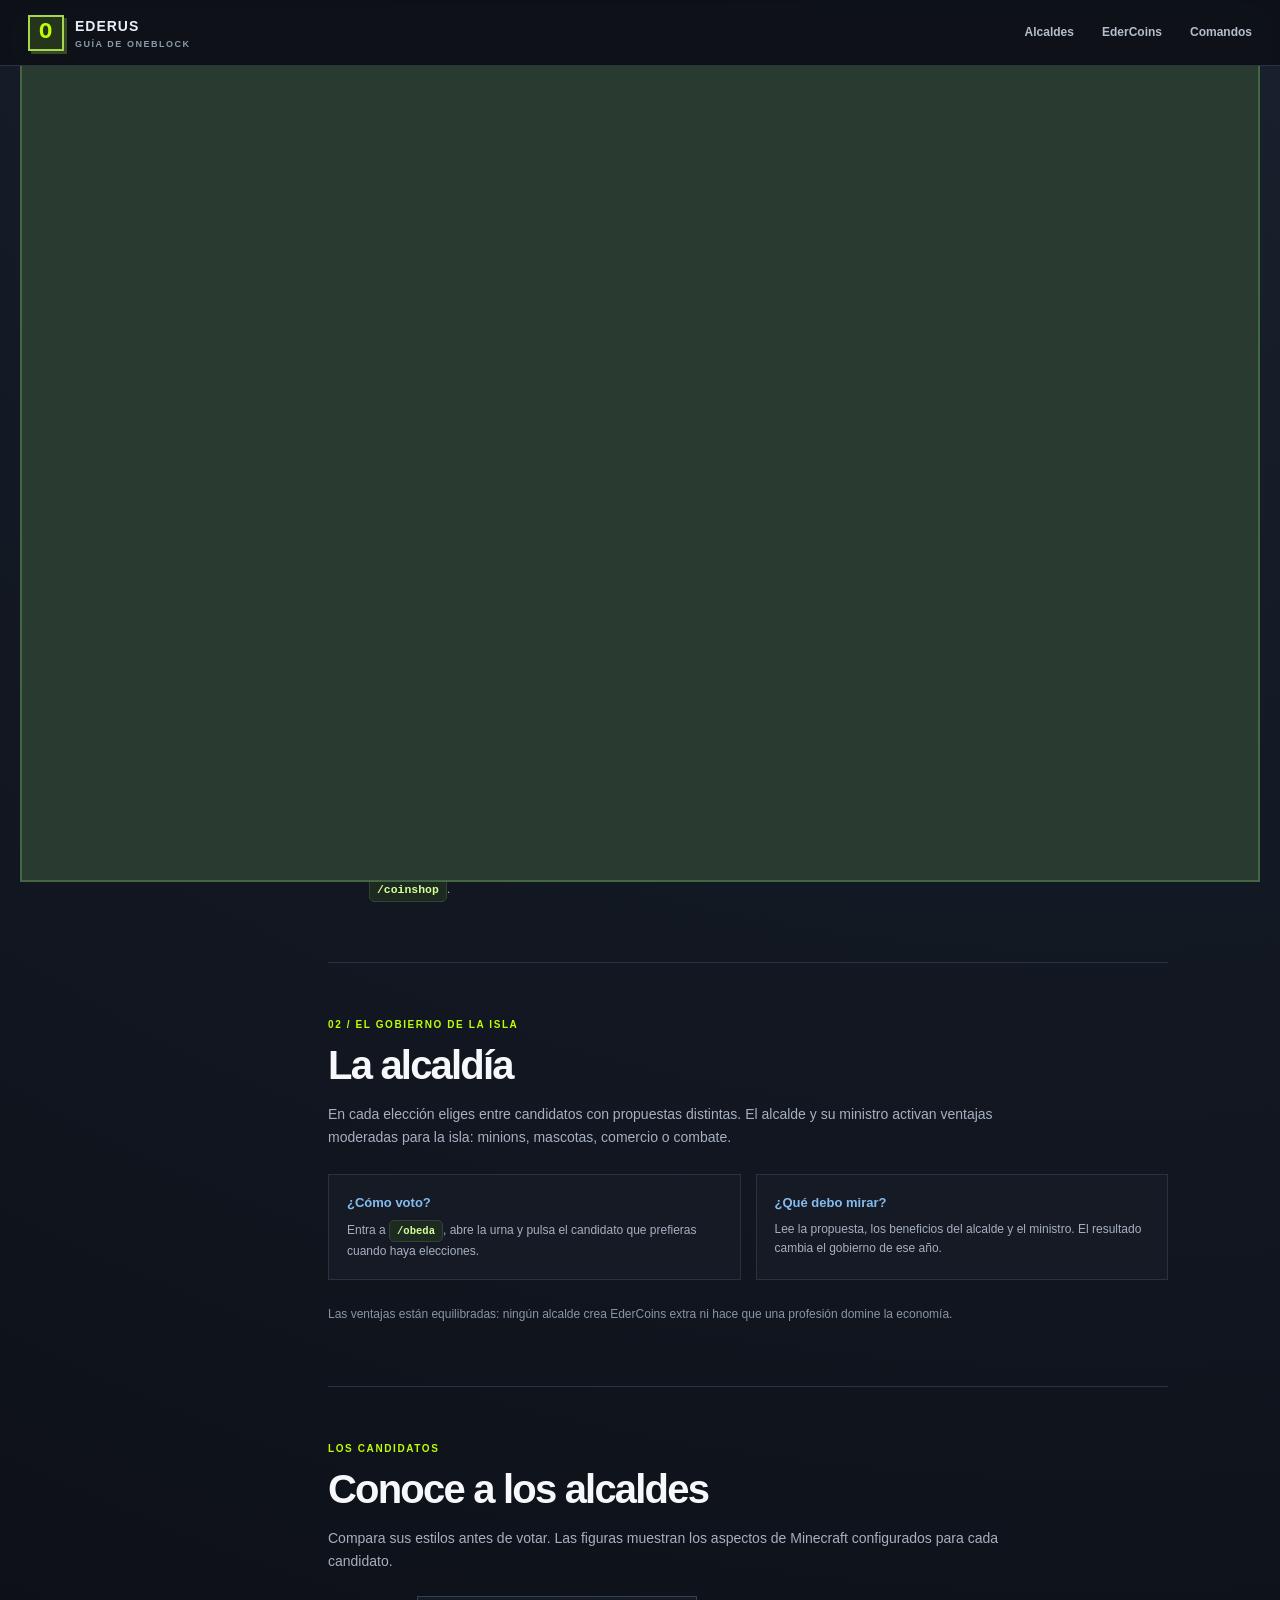
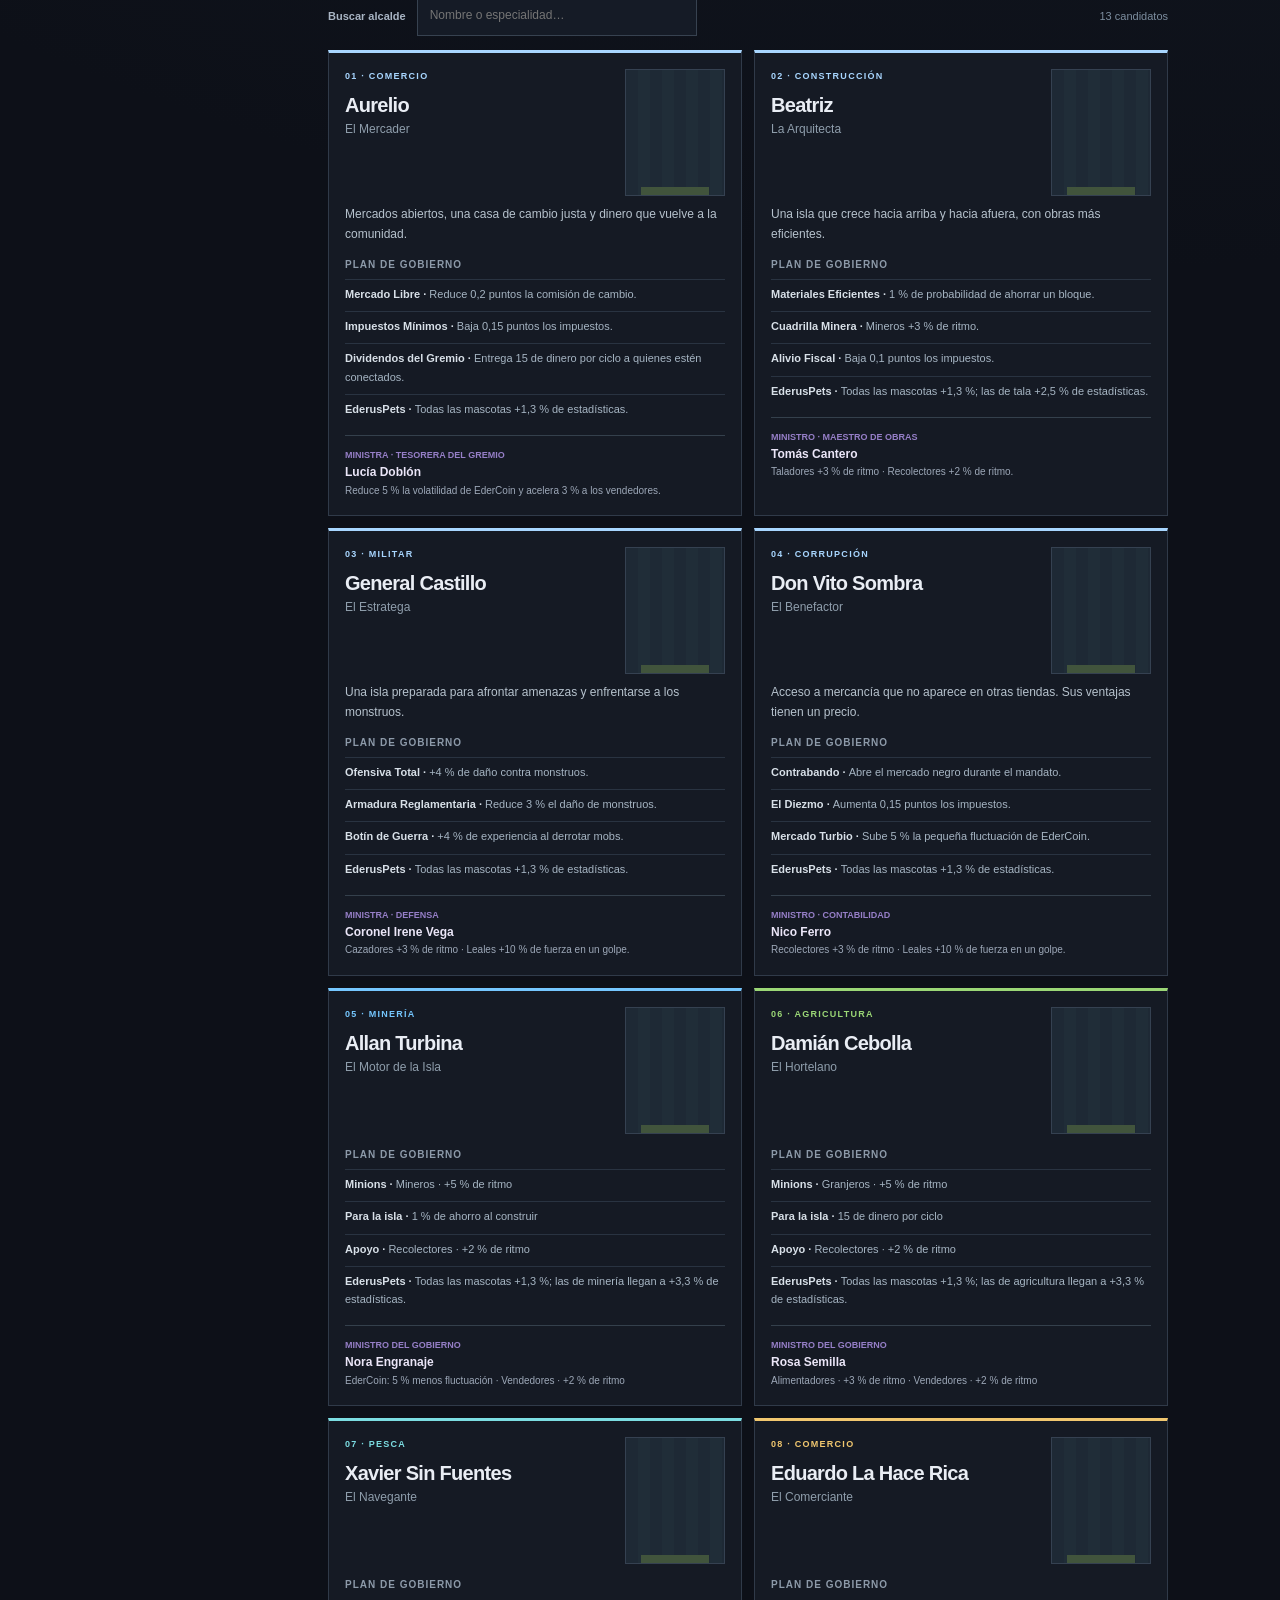
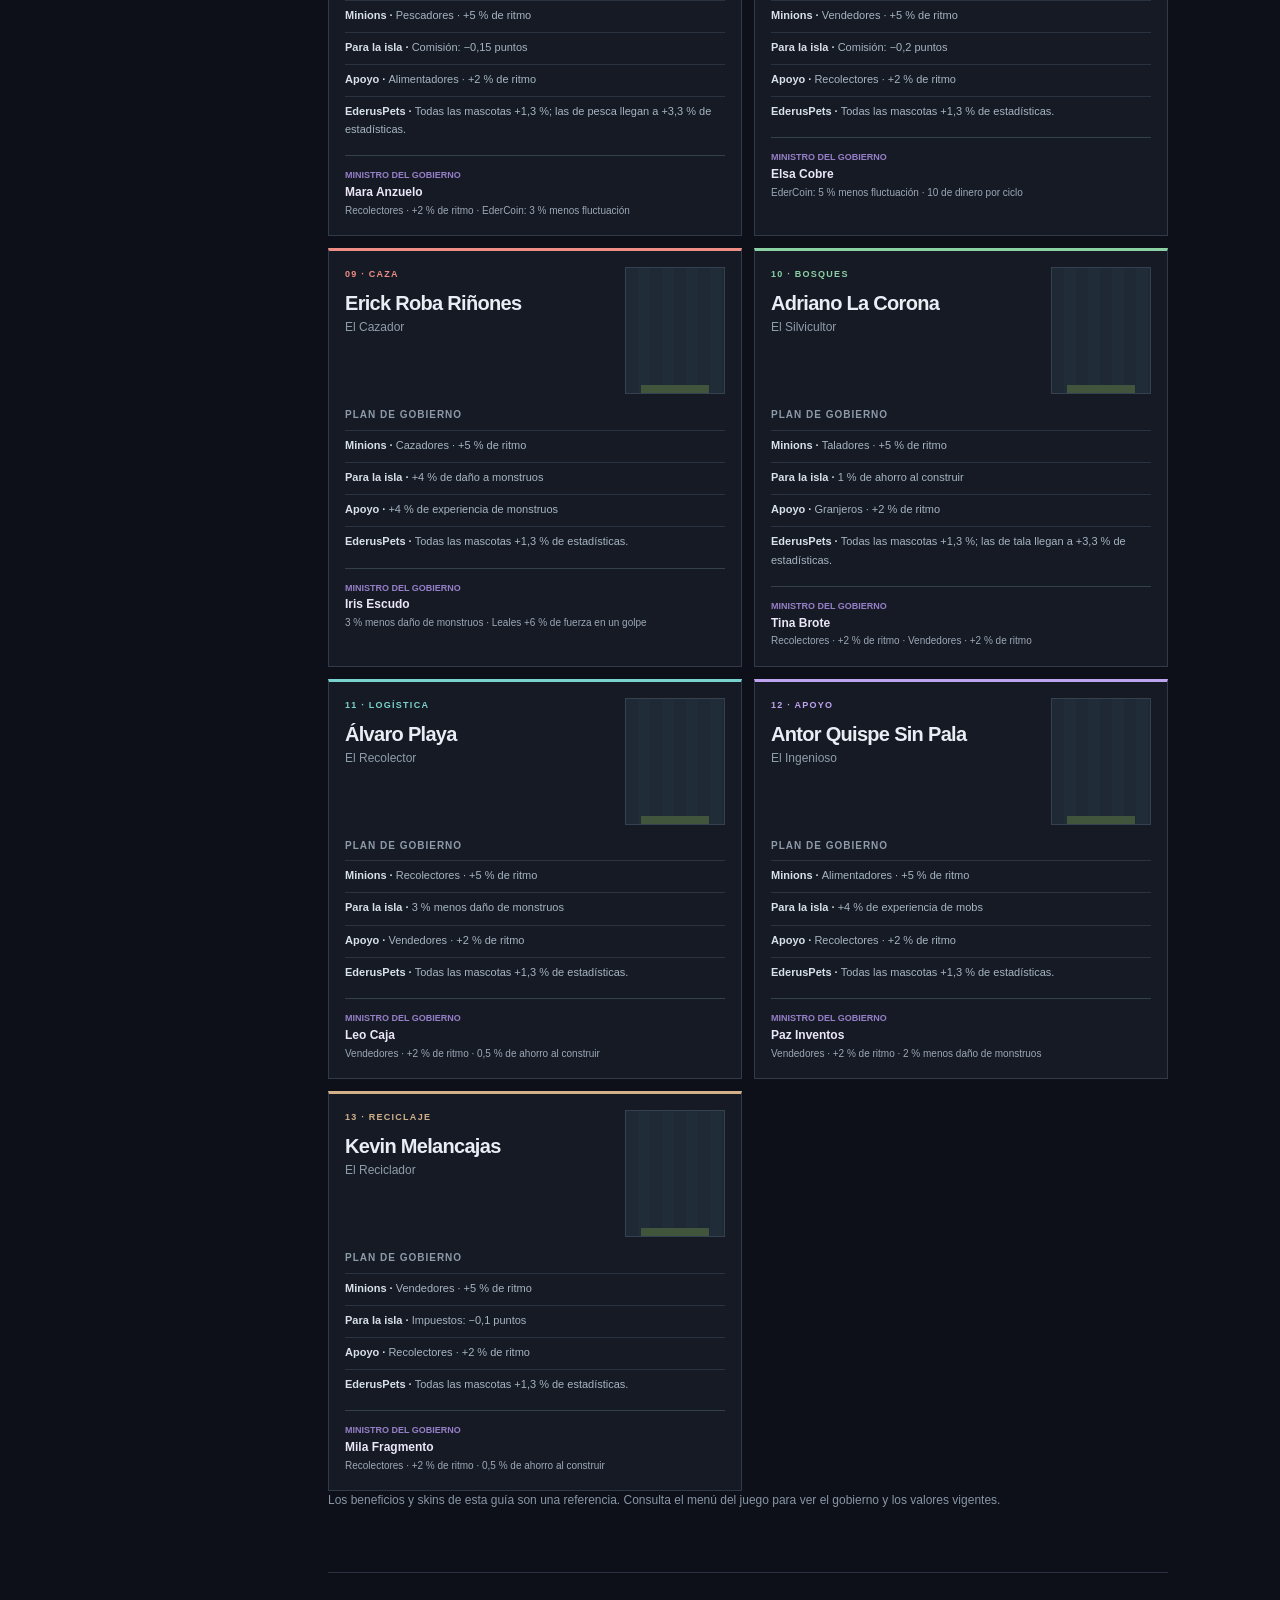
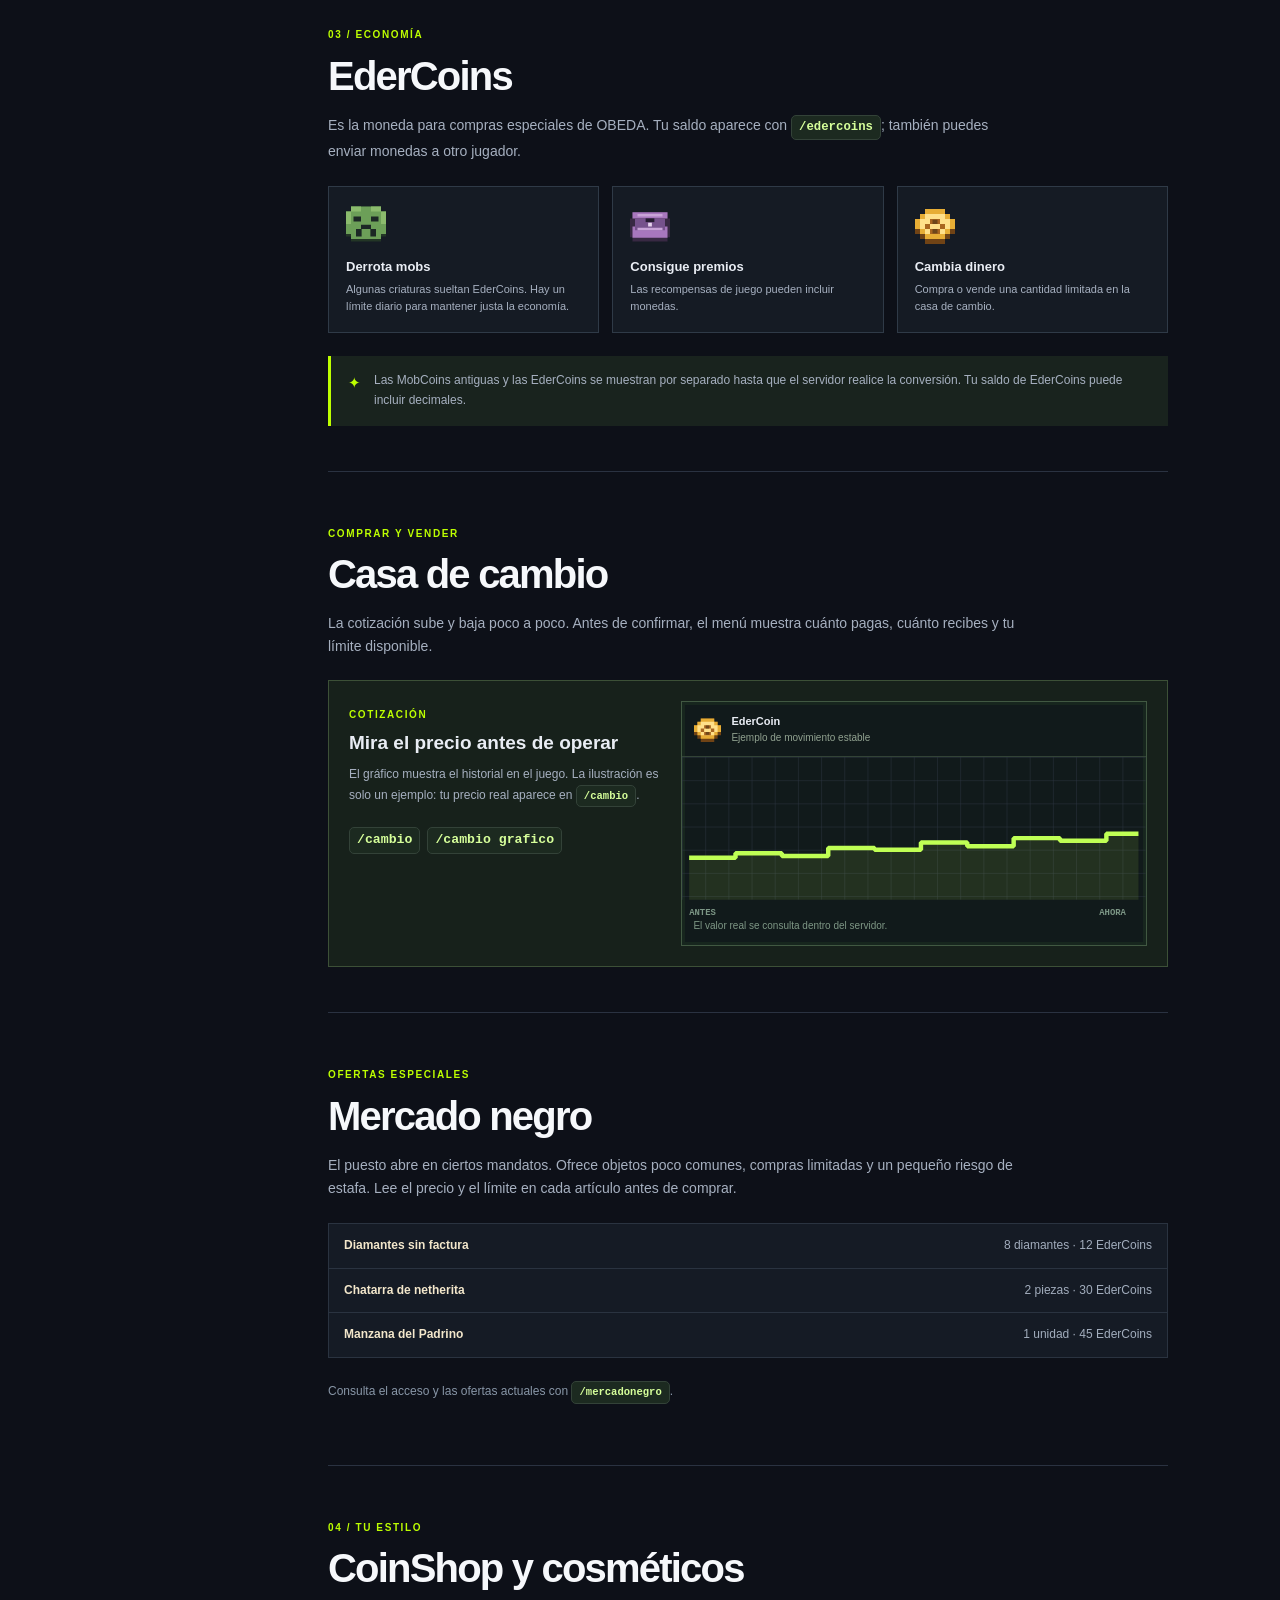
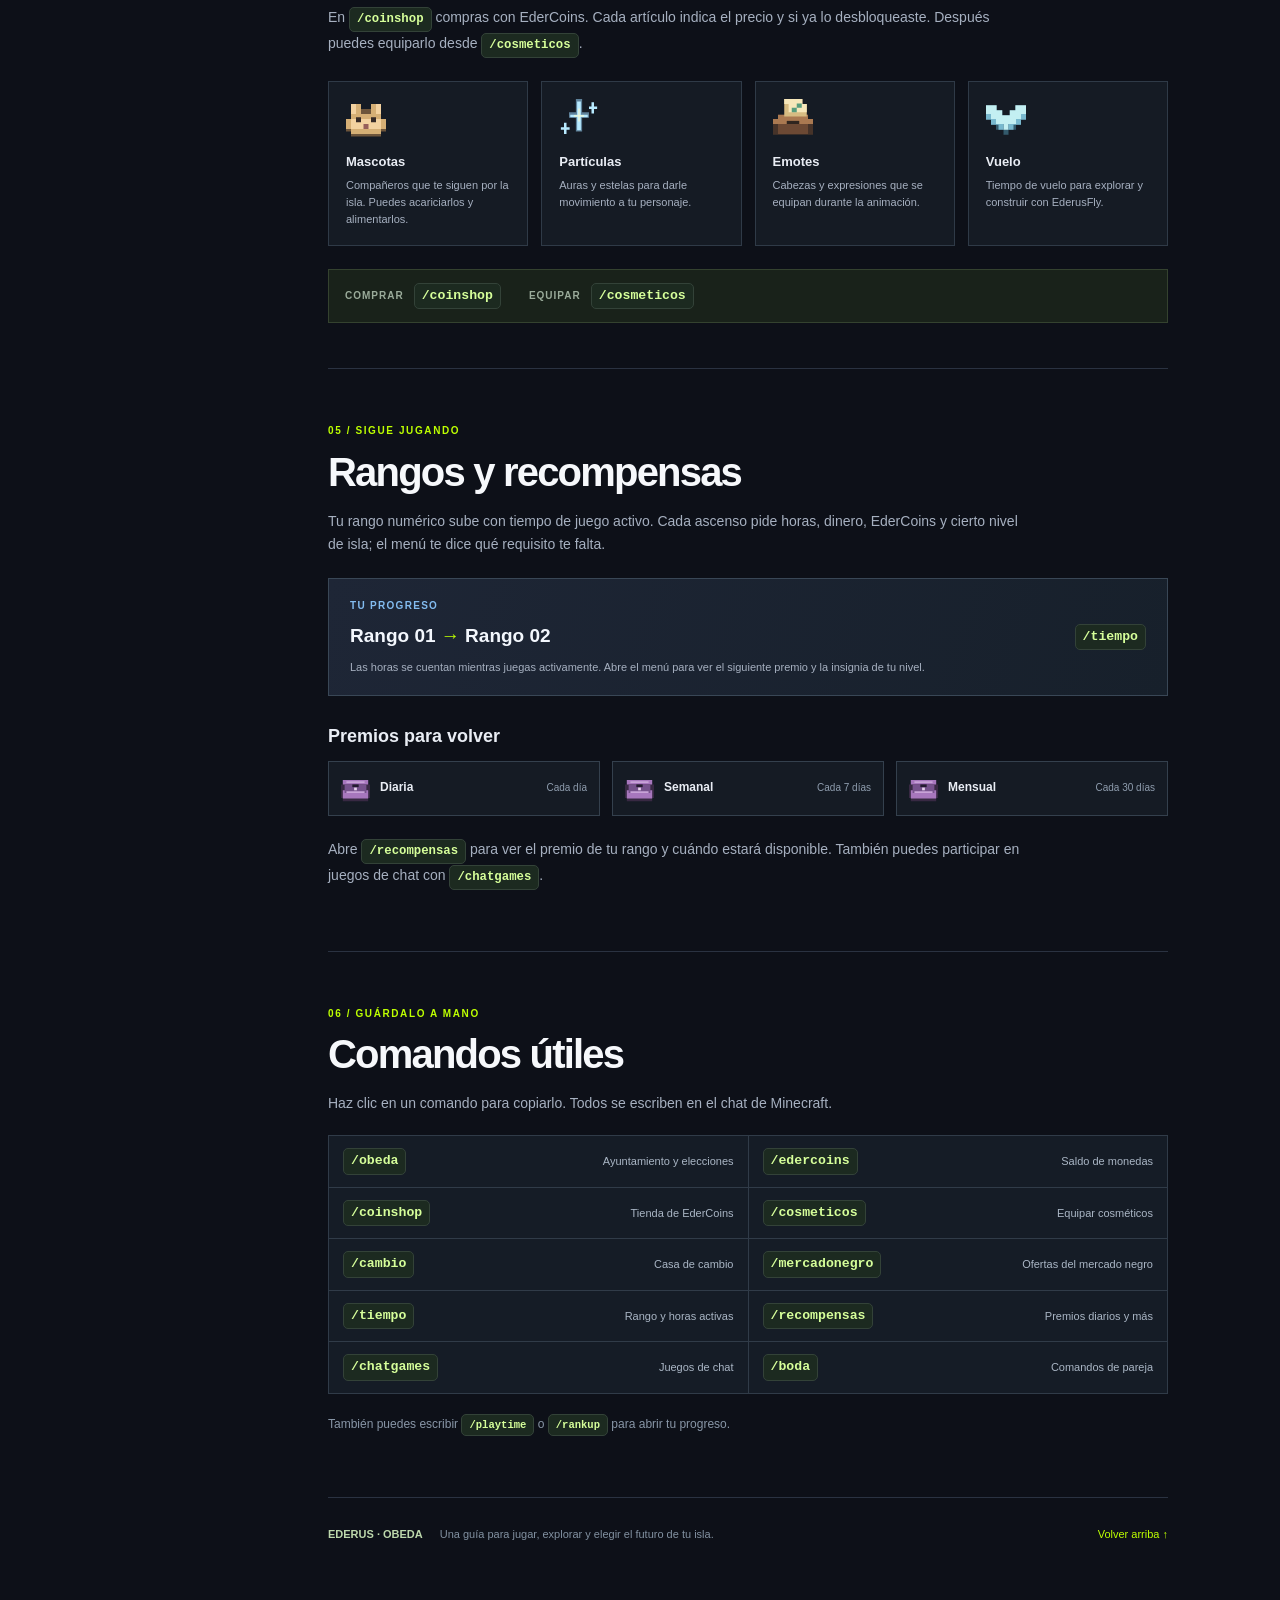
==== commit 9deea85e: "Renovar guía pública de OBEDA para jugadores" ====
--- a/index.html
+++ b/index.html
@@ -1,130 +1,113 @@
-<!doctype html>
-<html lang="es">
-<head>
-<meta charset="utf-8">
-<meta name="viewport" content="width=device-width, initial-scale=1">
-<meta name="theme-color" content="#0b0d10">
-<meta name="description" content="Guía completa de OBEDA para Ederus Network: alcaldía, elecciones, EderCoins, Coinshop, recompensas, comandos y configuración.">
-<title>OBEDA · Guía de OneBlock</title>
-<link rel="icon" href="data:image/svg+xml,%3Csvg xmlns='http://www.w3.org/2000/svg' viewBox='0 0 64 64'%3E%3Crect x='4' y='4' width='56' height='56' rx='5' fill='%23130f11' stroke='%23684047' stroke-width='4'/%3E%3Ctext x='32' y='44' text-anchor='middle' font-family='Arial' font-size='38' font-weight='bold' fill='%23df9687'%3EO%3C/text%3E%3C/svg%3E">
-<link rel="stylesheet" href="styles.css"><script src="app.js" defer></script>
-</head>
-<body>
-<header class="top">
-  <a class="brand" href="#comenzar" aria-label="Ederus OBEDA, inicio"><span class="brand-icon">O</span><span>EDERUS <small>GUÍA DE OBEDA</small></span></a>
-  <div class="top-actions"><span class="world-label">ONEBLOCK · MINECRAFT</span><a class="quick-link" href="#comandos">Ver comandos <span>→</span></a></div>
-</header>
-<main class="shell" id="inicio">
-<section class="manual-cover" aria-label="OBEDA, guía del servidor Ederus OneBlock">
-    <div class="cover-copy">
-      <div class="eyebrow">LA GUÍA DEL ONEBLOCK DE EDERUS <span class="season-ribbon">EDICIÓN HALLOWEEN</span></div>
-      <h1>OBEDA <span>por dentro</span></h1>
-      <p>Elige un tema y descubre qué puedes hacer en la isla: votar, ganar EderCoins, cambiar monedas, comprar cosméticos y reclamar recompensas.</p>
-      <div class="cover-shortcut"><small>PARA ENTRAR</small><code>/obeda</code><span>Abre el ayuntamiento dentro de Minecraft.</span></div>
-    </div>
-    <div class="cover-items" aria-hidden="true"><svg class="item-coin"><use href="assets/obeda-items.svg#coin"/></svg><svg class="item-ballot"><use href="assets/obeda-items.svg#ballot"/></svg><svg class="item-pet"><use href="assets/obeda-items.svg#pet"/></svg><svg class="item-shulker"><use href="assets/obeda-items.svg#shulker"/></svg><img class="halloween-lantern" src="assets/halloween-lantern.svg" alt=""><span>POLÍTICA · ECONOMÍA · COSMÉTICOS</span></div>
-  </section>
-  <div class="content-grid">
-  <article class="chapter-content" id="guideContent">
-    <nav class="chapter-nav" aria-label="Secciones de la guía" role="tablist">
-      <a class="chapter" role="tab" href="#comenzar" data-chapter="comenzar"><svg aria-hidden="true"><use href="assets/obeda-items.svg#ballot"/></svg> Empezar</a>
-      <a class="chapter" role="tab" href="#alcaldia" data-chapter="alcaldia"><svg aria-hidden="true"><use href="assets/obeda-items.svg#ballot"/></svg> Alcaldía</a>
-      <a class="chapter" role="tab" href="#economia" data-chapter="economia"><svg aria-hidden="true"><use href="assets/obeda-items.svg#coin"/></svg> EderCoins y tiendas</a>
-      <a class="chapter" role="tab" href="#progreso" data-chapter="progreso"><svg aria-hidden="true"><use href="assets/obeda-items.svg#shulker"/></svg> Recompensas</a>
-      <a class="chapter" role="tab" href="#comandos" data-chapter="comandos"><svg aria-hidden="true"><use href="assets/obeda-items.svg#spark"/></svg> Comandos</a>
-      <a class="chapter" role="tab" href="#configuracion" data-chapter="configuracion"><svg aria-hidden="true"><use href="assets/obeda-items.svg#market"/></svg> Administración</a>
-    </nav>
-    <span class="anchor-point" id="comenzar"></span>
-    <section class="panel" id="panel-comenzar" data-panel="comenzar">
-      <div class="section-head"><div class="section-number">CAPÍTULO 01 · PARA EMPEZAR</div><h2>Bienvenido a OBEDA</h2><p>OBEDA reúne la política, la economía y varias actividades sociales de Ederus Network. Puedes jugar con sus sistemas sin ser alcalde: vota, comercia, gana recompensas o participa en los retos.</p></div>
-      <div class="callout blue"><span class="callout-icon">✦</span><div><b>Empieza aquí</b><p>Escribe <code>/obeda</code> para abrir el ayuntamiento. Allí verás los sistemas disponibles y podrás entrar a la urna cuando las elecciones estén abiertas.</p></div></div>
-      <h3>Tu primera visita</h3><div class="steps"><div><b>1</b><p>Abre <code>/obeda</code> y revisa el menú principal.</p></div><div><b>2</b><p>Consulta quién es el alcalde y si hay votación activa.</p></div><div><b>3</b><p>Usa <code>/edercoins</code> para ver tus monedas y las opciones de tu cuenta.</p></div><div><b>4</b><p>Abre <code>/recompensas</code> para revisar premios disponibles.</p></div></div>
-      <h3>Qué puedes hacer en OBEDA</h3><div class="feature-grid"><div class="feature-card"><span class="feature-icon aqua">⌂</span><b>Elegir gobierno</b><p>Conoce a los candidatos, vota y consulta el año de la alcaldía.</p></div><div class="feature-card"><span class="feature-icon gold">◉</span><b>Conseguir EderCoins</b><p>Gana monedas jugando y úsalas en los artículos disponibles.</p></div><div class="feature-card"><span class="feature-icon violet">✧</span><b>Reclamar premios</b><p>Revisa recompensas diarias, semanales y mensuales.</p></div><div class="feature-card"><span class="feature-icon mint">☄</span><b>Jugar con la comunidad</b><p>Participa en retos de chat y usa actividades sociales.</p></div></div>
-    </section>
-    <span class="anchor-point" id="alcaldia"></span><section class="panel" id="panel-alcaldia" data-panel="alcaldia">
-      <div class="section-head"><div class="section-number">CAPÍTULO 02 · GOBIERNO DE LA ISLA</div><h2>Alcaldía, elecciones y estadísticas</h2><p>El alcalde dirige los beneficios políticos vigentes para el servidor. El ministro acompaña al gobierno y puede compartir los efectos configurados. El calendario se organiza por años de OBEDA.</p></div>
-      <div class="government-card"><div class="gov-top"><span class="gov-symbol">⌂</span><span class="live-label"><i></i> FICHA DEL GOBIERNO</span><span class="year">AÑO <code>%obeda_anio%</code></span></div><div class="gov-main"><div><small>ALCALDE ACTUAL</small><h3><span class="ph" data-copy="%obeda_alcalde%">%obeda_alcalde%</span></h3><p><span class="ph" data-copy="%obeda_alcalde_titulo%">%obeda_alcalde_titulo%</span> · categoría <span class="ph" data-copy="%obeda_alcalde_categoria%">%obeda_alcalde_categoria%</span></p></div><div class="minister"><small>MINISTRO</small><b class="ph" data-copy="%obeda_ministro%">%obeda_ministro%</b><span class="ph" data-copy="%obeda_ministro_titulo%">%obeda_ministro_titulo%</span></div></div><div class="gov-stats"><div><small>TIEMPO EN EL CARGO</small><b class="ph" data-copy="%obeda_alcalde_desde%">%obeda_alcalde_desde%</b></div><div><small>MANDATO RESTANTE</small><b class="ph" data-copy="%obeda_tiempo_mandato%">%obeda_tiempo_mandato%</b></div><div><small>BENEFICIOS ACTIVOS</small><b class="ph" data-copy="%obeda_beneficios%">%obeda_beneficios%</b></div></div><div class="gov-foot">Alcalde por golpe: <code>%obeda_alcalde_por_golpe%</code><span>Los valores aparecen al integrar los placeholders en el servidor.</span></div></div>
-      <div class="two-col"><div><h3>Cómo funcionan las elecciones</h3><ol class="plain-list"><li><b>Postulación.</b> Si están habilitadas, los jugadores pueden presentar candidatura con <code>/obeda postular</code>.</li><li><b>Campaña.</b> Los candidatos pueden mostrar su propuesta y proponer un ministro.</li><li><b>Votación.</b> Abre la urna desde <code>/obeda</code> cuando la votación esté disponible.</li><li><b>Resultados.</b> OBEDA anuncia al ganador y actualiza el gobierno y sus beneficios.</li></ol></div><div class="side-stat"><h3>Datos de la elección</h3><div class="stat-line"><span>Estado de la urna</span><code>%obeda_estado%</code></div><div class="stat-line"><span>Votación abierta</span><code>%obeda_votacion_abierta%</code></div><div class="stat-line"><span>Personas que votaron</span><code>%obeda_votantes%</code></div><div class="stat-line"><span>Votos ponderados</span><code>%obeda_votos_totales%</code></div><div class="stat-line"><span>Cierre de votación</span><code>%obeda_tiempo_cierre%</code></div></div></div>
-      <h3>Mostrar votos de candidatos</h3><p class="muted">PlaceholderAPI permite añadir estadísticas a un scoreboard, holograma o menú. Sustituye <code>&lt;n&gt;</code> por la posición y <code>&lt;id&gt;</code> por el identificador del candidato.</p><div class="code-cards"><button class="copy-row" data-copy="%obeda_candidato_1%"><span>Candidato en la posición 1</span><code>%obeda_candidato_1%</code><b>Copiar</b></button><button class="copy-row" data-copy="%obeda_candidato_1_votos%"><span>Votos de candidato</span><code>%obeda_candidato_1_votos%</code><b>Copiar</b></button><button class="copy-row" data-copy="%obeda_candidato_1_porcentaje%"><span>Porcentaje de votos</span><code>%obeda_candidato_1_porcentaje%</code><b>Copiar</b></button><button class="copy-row" data-copy="%obeda_votos_<id>%"><span>Votos por identificador</span><code>%obeda_votos_&lt;id&gt;%</code><b>Copiar</b></button></div>
-      <div class="callout amber"><span class="callout-icon">!</span><div><b>Elección y año son acciones distintas</b><p><code>/obeda admin reiniciar</code> reinicia la votación actual y conserva el año y el gobierno. <code>/obeda admin reiniciaraño</code> inicia un nuevo año desde 1. <code>/obeda admin año &lt;número&gt;</code> cambia solo el número del año.</p></div></div>
-      <h3 class="roster-title" id="alcaldes">Las candidaturas de la isla</h3><p class="roster-intro">Compara las propuestas antes de votar. Los 13 gobiernos oficiales tienen cuatro propuestas del alcalde y dos del ministro, con límites para que ningún candidato domine por cantidad de ventajas. Los modelos 3D usan las texturas configuradas en OBEDA.</p>
-      <div class="candidate-roster">
-        <article class="candidate-card aurelio">
-          <div class="candidate-identity"><div><span class="candidate-category">01 · COMERCIO</span><h4>Aurelio</h4><p>El Mercader</p></div><div class="skin-stage"><span class="skin-pedestal"></span><img class="skin-render" data-skin-hash="e04568737bc3890b8624d97b1d2736419633b9116fc9c5273355a30a7797875f" alt="Modelo 3D de Aurelio"></div></div>
-          <p class="candidate-pitch">Mercados abiertos, una casa de cambio justa y dinero que vuelve a la comunidad.</p>
-          <div class="proposal-label">Plan de gobierno</div><ul class="benefit-list"><li><b>Mercado Libre</b><span>Reduce 0,2 puntos la comisión de cambio.</span></li><li><b>Impuestos Mínimos</b><span>Baja 0,15 puntos los impuestos.</span></li><li><b>Dividendos del Gremio</b><span>Entrega 15 de dinero por ciclo a quienes estén conectados.</span></li></ul>
-          <div class="minister-profile"><img class="skin-render minister-skin" data-render-type="head" data-skin-hash="a3ee23d4dc6fb34c11d73e2119e7e6b6def5cc2432657e46156d6b699d3fa16f" alt="Cabeza 3D de Lucía Doblón"><div><small>MINISTRA · TESORERA DEL GREMIO</small><b>Lucía Doblón</b><span>Reduce 5 % la volatilidad de EderCoin y acelera 3 % a los vendedores.</span></div></div>
-        </article>
-        <article class="candidate-card beatriz">
-          <div class="candidate-identity"><div><span class="candidate-category">02 · CONSTRUCCIÓN</span><h4>Beatriz</h4><p>La Arquitecta</p></div><div class="skin-stage"><span class="skin-pedestal"></span><img class="skin-render" data-skin-hash="7cb5e85651eb0b2bdc05f8362b5c8e72bb6156af8056668ff86dbd59c6f1af" alt="Modelo 3D de Beatriz"></div></div>
-          <p class="candidate-pitch">Una isla que crece hacia arriba y hacia afuera, con obras más eficientes.</p>
-          <div class="proposal-label">Plan de gobierno</div><ul class="benefit-list"><li><b>Materiales Eficientes</b><span>1 % de probabilidad de ahorrar un bloque.</span></li><li><b>Manos Rápidas</b><span>Prisa Minera I permanente.</span></li><li><b>Alivio Fiscal</b><span>Baja 0,1 puntos los impuestos.</span></li></ul>
-          <div class="minister-profile"><img class="skin-render minister-skin" data-render-type="head" data-skin-hash="c0d20f6033a58626841c80dc25e604fc22f8dba8eadad7de921330ff26e1659c" alt="Cabeza 3D de Tomás Cantero"><div><small>MINISTRO · MAESTRO DE OBRAS</small><b>Tomás Cantero</b><span>Taladores +3 % de ritmo · Recolectores +2 % de ritmo.</span></div></div>
-        </article>
-        <article class="candidate-card castillo">
-          <div class="candidate-identity"><div><span class="candidate-category">03 · MILITAR</span><h4>General Castillo</h4><p>El Estratega</p></div><div class="skin-stage"><span class="skin-pedestal"></span><img class="skin-render" data-skin-hash="d5b7b79ffdda8f28a9fbe3f9af166261fa476ab09eefd49c3f382f229320fe2b" alt="Modelo 3D de General Castillo"></div></div>
-          <p class="candidate-pitch">Una isla preparada para afrontar amenazas y enfrentarse a los monstruos.</p>
-          <div class="proposal-label">Plan de gobierno</div><ul class="benefit-list"><li><b>Ofensiva Total</b><span>+4 % de daño contra monstruos.</span></li><li><b>Armadura Reglamentaria</b><span>Reduce 3 % el daño de monstruos.</span></li><li><b>Botín de Guerra</b><span>+4 % de experiencia al derrotar mobs.</span></li></ul>
-          <div class="minister-profile"><img class="skin-render minister-skin" data-render-type="head" data-skin-hash="7b84c1310b70b1e426a031fee9ce33b057f1aec5a1b821d83bf43e17d43be606" alt="Cabeza 3D de Irene Vega"><div><small>MINISTRA · DEFENSA</small><b>Coronel Irene Vega</b><span>Cazadores +3 % de ritmo · Leales +10 % de fuerza en un golpe.</span></div></div>
-        </article>
-        <article class="candidate-card vito">
-          <div class="candidate-identity"><div><span class="candidate-category">04 · CORRUPCIÓN</span><h4>Don Vito Sombra</h4><p>El Benefactor</p></div><div class="skin-stage"><span class="skin-pedestal"></span><img class="skin-render" data-skin-hash="4ad57b2a2da695adfbe61dca68ebc3870c0672c85cdb31acc24911a04eefd502" alt="Modelo 3D de Don Vito Sombra"></div></div>
-          <p class="candidate-pitch">Acceso a mercancía que no aparece en otras tiendas. Sus ventajas tienen un precio.</p>
-          <div class="proposal-label">Plan de gobierno</div><ul class="benefit-list"><li><b>Contrabando</b><span>Abre el mercado negro durante el mandato.</span></li><li class="benefit-risk"><b>El Diezmo</b><span>Aumenta 0,15 puntos los impuestos.</span></li><li class="benefit-risk"><b>Mercado Turbio</b><span>Sube 5 % la pequeña fluctuación de EderCoin.</span></li></ul>
-          <div class="minister-profile"><img class="skin-render minister-skin" data-render-type="head" data-skin-hash="a0740611a652ebe96db152a9da8cae944a6961374370f8b3d2cb57611775917f" alt="Cabeza 3D de Nico Ferro"><div><small>MINISTRO · CONTABILIDAD</small><b>Nico Ferro</b><span>Recolectores +3 % de ritmo · Leales +10 % de fuerza en un golpe.</span></div></div>
-        </article>
-      </div>
-      <div class="roster-note"><b>¿Quién gobierna ahora?</b><p>El alcalde, su ministro y los beneficios vigentes se consultan dentro del servidor. Los nuevos candidatos están en <code>candidatos-adicionales.yml</code>; sus nombres, cabezas y propuestas se pueden editar.</p></div>
-      <h3>Los minions, las mascotas y el gobierno</h3><p>Los bonos de minions aceleran ligeramente a una familia y sus variantes especializadas compatibles: el máximo es 6 %. Con EderusPets actualizado, todo gobierno da +0,5 % a las estadísticas de mascotas; las propuestas de estos alcaldes suman +0,8 %. Si el alcalde favorece minería, agricultura, tala o pesca, las mascotas de esa familia reciben además el 40 % de su bono de minions. Por ejemplo: +5 % de ritmo minero significa +2 % adicional para mascotas mineras. El bono se retira al cambiar de gobierno y no genera EderCoins nuevos.</p>
-      <details class="technical-detail"><summary>Ver las 45 variantes del catálogo</summary><p><b>Generales (5):</b> minero, talador, granjero, cazador y pescador.</p><p><b>Especializados (35):</b> mineros de carbón, cobre, hierro, oro, diamante, esmeralda y cuarzo; granjeros de trigo, zanahoria, papa y remolacha; pescadores de bacalao, salmón, pez tropical y pez globo; cazadores de zombi, esqueleto, araña, creeper, enderman, piglin, cerdo, vaca, oveja y pollo; taladores de roble, abeto, abedul, jungla, acacia, roble oscuro, manglar, cerezo, carmesí y deformado.</p><p><b>Apoyo (5):</b> Minero X, recolector, cocinero, reciclador y vendedor. El JAR de LitMinions inspeccionado no carga clases de Minero X ni reciclador; OBEDA deja preparado su bono para una versión compatible.</p></details>
-      <p class="skin-credit">Aspectos ilustrativos de Minecraft. Las cabezas de los nueve alcaldes nuevos y sus ministros proceden de <a href="https://minecraft-heads.com/" target="_blank" rel="noopener noreferrer">Minecraft Heads</a> y se pueden cambiar en el YML de candidatos.</p>
-    </section>
-    <span class="anchor-point" id="economia"></span><section class="panel" id="panel-economia" data-panel="economia">
-      <div class="section-head"><div class="section-number">CAPÍTULO 03 · MONEDAS Y COMERCIO</div><h2>EderCoins y tiendas</h2><p>Los EderCoins son la moneda propia de OBEDA. OBEDA mantiene su saldo separado; todavía no se ha combinado con el saldo de UltimateMobCoins.</p></div>
-      <div class="coin-banner"><svg class="coin-image" aria-hidden="true"><use href="assets/obeda-items.svg#coin"/></svg><div><small>CONSULTA TU SALDO</small><h3><code>/edercoins</code></h3><p>Consulta, envía monedas y revisa el ranking.</p></div><div class="balance-pill"><small>TU SALDO</small><span>Lo verás dentro del juego</span></div></div>
-      <h3>Cómo conseguir EderCoins</h3><div class="feature-grid three"><div class="feature-card"><span class="feature-icon gold">⚔</span><b>Derrota criaturas</b><p>Algunas criaturas dan EderCoins al derrotarlas. La cantidad y las excepciones dependen de la configuración del servidor.</p></div><div class="feature-card"><span class="feature-icon aqua">▣</span><b>Reclama recompensas</b><p>Los premios diarios, semanales y mensuales también pueden incluir EderCoins.</p></div><div class="feature-card"><span class="feature-icon mint">↗</span><b>Recibe de otro jugador</b><p>Otro jugador puede enviarte monedas con el comando de pago.</p></div></div>
-      <h3>Casa de cambio</h3><p>La cotización se mantiene cerca de un precio base: por defecto, entre 85 y 115 si el precio base es 100. Cada actualización mueve como máximo 0,5 %. El alcalde puede influir un poco en la comisión y la volatilidad, pero no romper esos límites.</p><div class="command-row"><code>/cambio precio</code><span>Ver precio actual</span><code>/cambio comprar</code><span>Comprar con dinero de Vault</span><code>/cambio vender</code><span>Vender EderCoins</span></div>
-      <div class="exchange-panel"><div class="exchange-copy"><span class="small-label">CASA DE CAMBIO</span><h4>El precio cambia en el juego</h4><p>La referencia inicial es 100 y se actualiza cada 5 minutos. Consulta el historial antes de comprar o vender.</p><code>/cambio grafico</code></div><figure class="exchange-chart"><div class="chart-heading"><svg aria-hidden="true"><use href="assets/obeda-items.svg#coin"/></svg><div><b>Historial de cotización</b><span>EderCoin / dinero del servidor</span></div><i>↗</i></div><svg viewBox="0 0 520 178" role="img" aria-label="Ejemplo de gráfico de cotización con escalones al estilo Minecraft"><defs><pattern id="blockGrid" width="32" height="32" patternUnits="userSpaceOnUse"><path d="M32 0H0V32" fill="none" stroke="#26342f" stroke-width="1"/></pattern><pattern id="chartHatch" width="8" height="8" patternUnits="userSpaceOnUse"><rect width="8" height="8" fill="#244536"/><rect width="4" height="4" fill="#315d44"/></pattern></defs><rect width="520" height="156" fill="url(#blockGrid)"/><path class="chart-area" d="M16 126H64V110H112V118H160V94H208V104H256V80H304V88H352V63H400V72H448V39H504V156H16Z"/><path class="chart-shadow" d="M16 132H64V116H112V124H160V100H208V110H256V86H304V94H352V69H400V78H448V45H504"/><path class="chart-line" d="M16 126H64V110H112V118H160V94H208V104H256V80H304V88H352V63H400V72H448V39H504"/><rect class="chart-point" x="498" y="33" width="12" height="12"/><text x="16" y="172">HACE 1 H</text><text x="454" y="172">AHORA</text></svg><figcaption>Ejemplo visual · el precio real se consulta en <code>/cambio grafico</code></figcaption></figure></div>
-      <div class="note"><b>Los saldos siguen separados</b><p>Los EderCoins de OBEDA, la economía de Vault y las monedas de otros plugins son sistemas distintos. Aún no se ha migrado ni sincronizado el saldo de UltimateMobCoins.</p></div>
-      <h3>Coinshop y cosméticos</h3><p>La tienda muestra qué artículos puedes comprar, cuáles ya desbloqueaste y qué te falta para acceder a cada uno. Las compras de vuelo se entregan con EderusFly cuando está instalado.</p><div class="shop-grid"><div class="shop-item"><svg aria-hidden="true"><use href="assets/obeda-items.svg#pet"/></svg><b>Mascotas</b><p>Cerdito, conejito, rana, allay, ajolote, panda, zorro y más. Desde 1.000 EderCoins; el dragón mini VIP cuesta 1.600. Puedes acariciarlas y darles su comida favorita.</p></div><div class="shop-item"><svg aria-hidden="true"><use href="assets/obeda-items.svg#spark"/></svg><b>Partículas y emotes</b><p>Auras desde 800 EderCoins y emotes de personaje por 500. Compra y equipa cada efecto desde su menú.</p></div><div class="shop-item"><svg aria-hidden="true"><use href="assets/obeda-items.svg#wing"/></svg><b>Tiempo de vuelo</b><p>30 minutos desde 800 EderCoins. Hay ofertas normales y VIP, con un límite diario para cada paquete.</p></div></div><div class="callout blue"><span class="callout-icon">↗</span><div><b>Comprar y equipar</b><p><code>/obeda tiendacosmeticos</code> abre la tienda. <code>/obeda cosmeticos</code> abre tu vestidor. La compra desbloquea el cosmético para que puedas activarlo cuando quieras.</p></div></div>
-      <h3>Mercado negro</h3><p>Mercancía especial que aparece durante algunos gobiernos o cuando la administración abre el puesto. Sus compras se limitan por mandato; revisa <code>/mercadonegro</code> para saber si está disponible.</p><div class="market-samples"><div><b>Diamantes sin factura</b><span>8 diamantes · 12 EderCoins · hasta 4 compras</span></div><div><b>Chatarra de netherita</b><span>2 unidades · 30 EderCoins · hasta 2 compras</span></div><div><b>Manzana del Padrino</b><span>1 unidad · 45 EderCoins · 1 compra</span></div></div><p class="market-note">El catálogo tiene un 3 % de probabilidad de estafa. Las ofertas y el acceso pueden cambiar con el mandato.</p>
-    </section>
-    <span class="anchor-point" id="progreso"></span><section class="panel" id="panel-progreso" data-panel="progreso">
-      <div class="section-head"><div class="section-number">CAPÍTULO 04 · ACTIVIDADES DEL SERVIDOR</div><h2>Progreso, recompensas y diversión</h2><p>Además de las elecciones y la economía, OBEDA suma objetivos recurrentes y actividades para compartir con el resto del servidor.</p></div>
-      <h3>Recompensas</h3><div class="reward-row"><div class="reward-card daily"><small>RECOMPENSA DIARIA</small><span>01 día</span><p>Vuelve cada día y revisa si ya puedes reclamar tu premio.</p></div><div class="reward-card weekly"><small>RECOMPENSA SEMANAL</small><span>07 días</span><p>Premio de mayor ciclo; el contenido puede variar según tu rango.</p></div><div class="reward-card monthly"><small>RECOMPENSA MENSUAL</small><span>30 días</span><p>Premio mensual configurado para el servidor.</p></div></div><div class="callout mint"><span class="callout-icon">✓</span><div><b>Cómo abrir el menú</b><p>Escribe <code>/recompensas</code>. Los premios y ciclos se administran desde OBEDA.</p></div></div>
-      <h3>Juegos de chat</h3><p>Responde antes que los demás para ganar puntos y premios. Hay retos de palabras mezcladas, completar texto, escribir al revés, rapidez, cálculo mental y trivia. Consulta <code>/chatgames</code> para ver el reto o cuándo comienza el siguiente.</p><div class="info-strip"><div><b>Participar</b><code>/chatgames</code></div><div><b>Ver ranking</b><code>/chatgames top</code></div><div><b>Otros alias</b><code>/juegos · /cg</code></div></div>
-      <h3>Posturas y vida social</h3><p>Usa <code>/sit</code>, <code>/lay</code>, <code>/bellyflop</code>, <code>/spin</code> o <code>/crawl</code> para probar posturas. Los comandos de <code>/gsit</code> permiten levantarse o sentarse sobre bloques y jugadores si están habilitados.</p><div class="note"><b>Bodas</b><p>OBEDA incluye comandos sociales de pareja: propuestas, aceptación, casa, chat, cuenta conjunta, mochila e hijos. Si BodasEderus está instalado, consulta también su menú y configuración. Los comandos se detallan en el capítulo de comandos.</p></div>
-    </section>
-    <span class="anchor-point" id="comandos"></span><section class="panel" id="panel-comandos" data-panel="comandos">
-      <div class="section-head"><div class="section-number">CAPÍTULO 05 · REFERENCIA RÁPIDA</div><h2>Comandos de OBEDA</h2><p>Escribe el comando en el chat. Los argumentos entre corchetes son opcionales; los que aparecen entre &lt; &gt; deben reemplazarse por un valor.</p></div>
-      <div class="command-group"><h3>Ayuntamiento y política</h3><div class="command-row"><code>/obeda</code><span>Abrir ayuntamiento y urna</span><code>/obeda ayuda</code><span>Ayuda clicable</span><code>/obeda postular</code><span>Gestionar candidatura</span><code>/golpe estado</code><span>Consultar golpe de Estado</span><code>/golpe requisitos</code><span>Ver requisitos para iniciar</span></div></div>
-      <div class="command-group"><h3>EderCoins y tiendas</h3><div class="command-row"><code>/edercoins</code><span>Ver saldo y opciones</span><code>/edercoins pagar &lt;jugador&gt; &lt;n&gt;</code><span>Enviar monedas</span><code>/cambio</code><span>Abrir casa de cambio</span><code>/mercadonegro</code><span>Ver el mercado negro</span><code>/obeda coinshop</code><span>Tienda principal</span><code>/recompensas</code><span>Menú de recompensas</span></div></div>
-      <div class="command-group"><h3>Juegos y posturas</h3><div class="command-row"><code>/chatgames</code><span>Ver reto y temporizador</span><code>/chatgames top</code><span>Ver ranking</span><code>/gsit</code><span>Ayuda para posturas</span><code>/sit · /lay · /crawl</code><span>Acciones rápidas</span></div></div>
-      <div class="command-group"><h3>Bodas</h3><div class="command-row"><code>/boda</code><span>Abrir ayuda y opciones</span><code>/boda proponer &lt;jugador&gt;</code><span>Enviar propuesta</span><code>/boda aceptar · rechazar</code><span>Responder una propuesta</span><code>/boda info</code><span>Consultar estado de pareja</span><code>/boda casa · mochila</code><span>Casa compartida y mochila</span><code>/bc &lt;mensaje&gt;</code><span>Chat de pareja</span><code>/kiss · /hug</code><span>Acciones sociales</span></div></div>
-      <div class="note"><b>Comandos de administración</b><p>El panel completo se abre con <code>/obeda admin</code> y requiere <code>obeda.admin</code>. Incluye controles de elecciones, candidatos, economía, mercado negro, chatgames, bodas, anuncios, recompensas, datos y reinicio del servidor. Ejecuta <code>/obeda ayuda</code> para ver las variantes habilitadas en tu versión.</p></div>
-    </section>
-    <span class="anchor-point" id="configuracion"></span><section class="panel" id="panel-configuracion" data-panel="configuracion">
-      <div class="section-head"><div class="section-number">CAPÍTULO 06 · CONFIGURACIÓN DEL SERVIDOR</div><h2>Administrar y personalizar OBEDA</h2><p>Los textos, menús y valores de juego están separados por función para que puedas cambiar solo el módulo que necesitas.</p></div>
-      <h3>Instalar OBEDA</h3><div class="steps"><div><b>1</b><p>Comprueba que el servidor use <strong>Paper 26.2</strong> y <strong>Java 25 o superior</strong>.</p></div><div><b>2</b><p>Instala <strong>Vault</strong> y una economía compatible, como EssentialsX.</p></div><div><b>3</b><p>Coloca el archivo de OBEDA en <code>plugins/</code> y reinicia el servidor.</p></div><div><b>4</b><p>Opcional: instala LuckPerms para ponderar votos y PlaceholderAPI para mostrar estadísticas en otros menús.</p></div></div>
-      <div class="note"><b>Complementos opcionales</b><p>EderusFly habilita los artículos de vuelo de la tienda. BodasEderus amplía las funciones de pareja. Sus funciones requieren que esos complementos estén instalados.</p></div>
-      <h3>Panel de administración</h3><div class="admin-grid"><div><span class="admin-tag">ELECCIONES</span><p>Abrir o cerrar votaciones, administrar candidatos, fijar el año, reiniciar una elección y controlar golpes.</p></div><div><span class="admin-tag">ECONOMÍA</span><p>Gestionar precios, comisiones, impuestos, tesoro, EderCoins y mercado negro.</p></div><div><span class="admin-tag">COMUNIDAD</span><p>Configurar anuncios, chatgames, recompensas, posturas y bodas.</p></div><div><span class="admin-tag">MANTENIMIENTO</span><p>Recargar archivos, guardar datos, revisar base de datos y programar reinicios reales.</p></div></div>
-      <h3>Archivos ordenados</h3><div class="file-list"><div><code>configuracion/textos/mensajes.yml</code><span>Mensajes y avisos</span></div><div><code>configuracion/coinshop/coinshop.yml</code><span>Artículos y precios</span></div><div><code>configuracion/cosmeticos/cosmeticos.yml</code><span>Cosméticos y catálogos</span></div><div><code>configuracion/recompensas/recompensas.yml</code><span>Premios y ciclos</span></div><div><code>configuracion/anuncios/anuncios.yml</code><span>Anuncios automáticos</span></div><div><code>configuracion/juegos/chatgames.yml</code><span>Retos de chat</span></div><div><code>configuracion/economia/mob-drops.yml</code><span>Monedas al derrotar mobs</span></div><div><code>configuracion/bodas/bodas.yml</code><span>Opciones y costes de bodas</span></div><div><code>menus/</code><span>Diseños de menús, separados por módulo</span></div><div><code>datos/</code><span>Saldos, compras, recompensas y estado del plugin</span></div></div>
-      <div class="callout amber"><span class="callout-icon">!</span><div><b>Antes de editar</b><p>Haz una copia de seguridad. Respeta espacios e indentación YAML. Si el archivo tiene un error, la recarga conserva la configuración válida anterior y la consola señala el problema.</p></div></div>
-      <h3>Base de datos</h3><p>OBEDA puede configurarse para MySQL/MariaDB. Prepara la conexión en la configuración cuando tengas host, puerto, base, usuario y contraseña. Importar YAML a la base de datos es una acción explícita del panel; no implica migrar saldos de otros plugins. Mantén copias de seguridad antes de importar o cambiar de proveedor.</p>
-      <h3>Placeholders más usados</h3><div class="placeholder-grid"><button data-copy="%obeda_alcalde%"><span>Alcalde</span><code>%obeda_alcalde%</code></button><button data-copy="%obeda_ministro%"><span>Ministro</span><code>%obeda_ministro%</code></button><button data-copy="%obeda_anio%"><span>Año actual</span><code>%obeda_anio%</code></button><button data-copy="%obeda_votantes%"><span>Participación</span><code>%obeda_votantes%</code></button><button data-copy="%obeda_votos_totales%"><span>Total de votos</span><code>%obeda_votos_totales%</code></button><button data-copy="%obeda_beneficios%"><span>Beneficios activos</span><code>%obeda_beneficios%</code></button><button data-copy="%obeda_edercoins%"><span>Saldo personal</span><code>%obeda_edercoins%</code></button><button data-copy="%obeda_tesoro%"><span>Tesoro</span><code>%obeda_tesoro%</code></button></div>
-      <h3>Estadísticas y datos disponibles</h3><p class="muted">Además de los datos principales, la expansión de OBEDA ofrece placeholders de elección, economía, golpes, juegos y bodas. Pulsa una tarjeta para copiarla.</p><div class="placeholder-grid">
-      <button data-copy="%obeda_alcalde_color%"><span>Color del alcalde</span><code>%obeda_alcalde_color%</code></button><button data-copy="%obeda_alcalde_id%"><span>ID del alcalde</span><code>%obeda_alcalde_id%</code></button><button data-copy="%obeda_alcalde_por_golpe%"><span>Alcalde por golpe</span><code>%obeda_alcalde_por_golpe%</code></button><button data-copy="%obeda_tiempo_cierre%"><span>Tiempo de cierre</span><code>%obeda_tiempo_cierre%</code></button>
-      <button data-copy="%obeda_candidato_1_votos%"><span>Votos del candidato 1</span><code>%obeda_candidato_1_votos%</code></button><button data-copy="%obeda_candidato_1_porcentaje%"><span>Porcentaje del candidato 1</span><code>%obeda_candidato_1_porcentaje%</code></button><button data-copy="%obeda_ha_votado%"><span>El jugador ya votó</span><code>%obeda_ha_votado%</code></button><button data-copy="%obeda_peso_voto%"><span>Peso del voto</span><code>%obeda_peso_voto%</code></button>
-      <button data-copy="%obeda_cambio_precio%"><span>Precio de cambio</span><code>%obeda_cambio_precio%</code></button><button data-copy="%obeda_cambio_tendencia%"><span>Tendencia de cambio</span><code>%obeda_cambio_tendencia%</code></button><button data-copy="%obeda_impuesto_tasa%"><span>Tasa de impuestos</span><code>%obeda_impuesto_tasa%</code></button><button data-copy="%obeda_mercado_negro%"><span>Mercado negro</span><code>%obeda_mercado_negro%</code></button>
-      <button data-copy="%obeda_golpe_activo%"><span>Golpe activo</span><code>%obeda_golpe_activo%</code></button><button data-copy="%obeda_golpe_progreso%"><span>Progreso del golpe</span><code>%obeda_golpe_progreso%</code></button><button data-copy="%obeda_chatgames_victorias%"><span>Victorias de juegos</span><code>%obeda_chatgames_victorias%</code></button><button data-copy="%obeda_anuncio_siguiente%"><span>Próximo anuncio</span><code>%obeda_anuncio_siguiente%</code></button>
-      <button data-copy="%obeda_casado%"><span>Estado de pareja</span><code>%obeda_casado%</code></button><button data-copy="%obeda_pareja%"><span>Nombre de la pareja</span><code>%obeda_pareja%</code></button>
-      </div>
-      <h3>Permisos principales</h3><div class="file-list"><div><code>obeda.votar</code><span>Votar y abrir la urna · todos</span></div><div><code>obeda.postular</code><span>Postularse si está habilitado · todos</span></div><div><code>obeda.edercoins</code><span>Saldo, pagos y ranking · todos</span></div><div><code>obeda.cambio</code><span>Casa de cambio · todos</span></div><div><code>obeda.mercadonegro</code><span>Comprar mientras está abierto · todos</span></div><div><code>obeda.chatgames</code><span>Participar · todos</span></div><div><code>obeda.admin</code><span>Panel de administración · OP</span></div><div><code>obeda.edercoins.admin</code><span>Administrar saldos · OP</span></div><div><code>obeda.impuestos.exento</code><span>Exención de impuestos · ninguno</span></div><div><code>obeda.voto.peso.&lt;clave&gt;</code><span>Peso especial configurado · ninguno</span></div></div>
-      <h3>Anuncios y reinicios</h3><p>OBEDA permite programar anuncios automáticos y controlar sus mensajes, títulos y barras desde los archivos de configuración. Para el reinicio real del servidor, un administrador puede programar una cuenta atrás de 1 a 180 minutos, consultar el estado o cancelarla con <code>/obeda admin reinicioservidor</code>. El anuncio incluye los avisos configurados mientras transcurre la cuenta atrás.</p>
-      <div class="note"><b>Cómo activar los placeholders</b><p>Instala PlaceholderAPI y comprueba que la expansión de OBEDA esté disponible en tu instalación. Copia el texto del placeholder tal como aparece y pégalo en el scoreboard, holograma o menú que lo vaya a mostrar. Los placeholders muestran datos del servidor cuando se usan en el juego; esta página es una guía y no se conecta a tu servidor.</p></div>
-      <footer class="page-footer"><span>OBEDA · Guía del servidor OneBlock</span><a href="guia-preview.html#alcaldes">Enlace directo a las candidaturas ↗</a><a href="https://github.com/Fralexxx/obeda-guia" target="_blank" rel="noopener">Ver esta guía en GitHub ↗</a></footer>
-    </section>
-  </article></div>
-</main>
-<div id="toast" class="toast" role="status" aria-live="polite"></div>
-</body></html>
+<!doctype html>
+<html lang="es">
+<head>
+  <meta charset="utf-8">
+  <meta name="viewport" content="width=device-width, initial-scale=1">
+  <meta name="theme-color" content="#0d1018">
+  <meta name="description" content="Guía para jugar OneBlock con OBEDA: alcaldes, EderCoins, tiendas, mascotas, rankup y recompensas.">
+  <title>Guía de OBEDA · Ederus OneBlock</title>
+  <link rel="stylesheet" href="styles.css?v=2.0">
+  <script src="app.js?v=2.0" defer></script>
+</head>
+<body>
+  <header class="topbar">
+    <a class="wordmark" href="#inicio"><span class="mark">O</span><span>EDERUS <small>GUÍA DE ONEBLOCK</small></span></a>
+    <nav class="toplinks" aria-label="Accesos rápidos"><a href="#alcaldes">Alcaldes</a><a href="#monedas">EderCoins</a><a href="#comandos">Comandos</a></nav>
+  </header>
+  <div class="layout">
+    <aside class="sidebar" aria-label="Índice de la guía">
+      <span class="side-caption">EN ESTA GUÍA</span>
+      <a href="#inicio" class="side-link active"><span>01</span> Empezar</a>
+      <a href="#alcaldia" class="side-link"><span>02</span> Alcaldía</a>
+      <a href="#alcaldes" class="side-link sub">Candidatos y ventajas</a>
+      <a href="#monedas" class="side-link"><span>03</span> EderCoins</a>
+      <a href="#cambio" class="side-link sub">Casa de cambio</a>
+      <a href="#mercado" class="side-link sub">Mercado negro</a>
+      <a href="#cosmeticos" class="side-link"><span>04</span> Cosméticos</a>
+      <a href="#progreso" class="side-link"><span>05</span> Progreso</a>
+      <a href="#comandos" class="side-link"><span>06</span> Comandos</a>
+      <div class="sidebar-tip"><span class="pixel-star">✦</span><p>Todo lo de esta página se usa dentro de Minecraft.</p><code>/obeda</code></div>
+    </aside>
+    <main class="guide">
+      <section id="inicio" class="intro">
+        <div class="intro-copy"><span class="kicker">EDERUS NETWORK · ONEBLOCK</span><h1>Tu guía de <em>OBEDA</em></h1><p>Vota por el próximo alcalde, gana EderCoins, equipa cosméticos y sube de rango jugando. Aquí tienes lo necesario para empezar, sin vueltas.</p><div class="intro-actions"><a href="#primeros-pasos" class="primary-action">Empezar a jugar <span>↗</span></a><a href="#comandos" class="text-action">Ver comandos →</a></div></div>
+        <div class="intro-art" aria-hidden="true"><div class="pixel-orbit one"><svg><use href="assets/obeda-items.svg#coin"/></svg></div><div class="pixel-orbit two"><svg><use href="assets/obeda-items.svg#pet"/></svg></div><div class="pixel-orbit three"><svg><use href="assets/obeda-items.svg#ballot"/></svg></div><span>ONEBLOCK</span></div>
+      </section>
+      <div class="reading-note"><span class="tiny-block"></span><p>Elige una sección del índice o sigue leyendo de arriba abajo. Los precios y beneficios pueden cambiar dentro del servidor.</p></div>
+      <section id="primeros-pasos" class="chapter">
+        <div class="chapter-label">01 / EMPEZAR</div><h2>Tu primera visita</h2><p>OBEDA reúne la alcaldía, la economía y las actividades de OneBlock. No necesitas un rango especial para conocer los menús.</p>
+        <div class="step-list"><div><span>1</span><p>Escribe <code>/obeda</code> para abrir el ayuntamiento.</p></div><div><span>2</span><p>Consulta el alcalde actual y vota cuando se abra la urna.</p></div><div><span>3</span><p>Revisa tus monedas con <code>/edercoins</code> y explora <code>/coinshop</code>.</p></div><div><span>4</span><p>Abre <code>/tiempo</code> y <code>/recompensas</code> para ver tu avance.</p></div></div>
+      </section>
+      <section id="alcaldia" class="chapter">
+        <div class="chapter-label">02 / EL GOBIERNO DE LA ISLA</div><h2>La alcaldía</h2><p>En cada elección eliges entre candidatos con propuestas distintas. El alcalde y su ministro activan ventajas moderadas para la isla: minions, mascotas, comercio o combate.</p>
+        <div class="split-note"><div><b>¿Cómo voto?</b><p>Entra a <code>/obeda</code>, abre la urna y pulsa el candidato que prefieras cuando haya elecciones.</p></div><div><b>¿Qué debo mirar?</b><p>Lee la propuesta, los beneficios del alcalde y el ministro. El resultado cambia el gobierno de ese año.</p></div></div>
+        <p class="quiet">Las ventajas están equilibradas: ningún alcalde crea EderCoins extra ni hace que una profesión domine la economía.</p>
+      </section>
+      <section id="alcaldes" class="chapter mayor-chapter">
+        <div class="chapter-label">LOS CANDIDATOS</div><h2>Conoce a los alcaldes</h2><p>Compara sus estilos antes de votar. Las figuras muestran los aspectos de Minecraft configurados para cada candidato.</p>
+        <div class="roster-controls"><label for="mayor-search">Buscar alcalde</label><input id="mayor-search" type="search" placeholder="Nombre o especialidad…" autocomplete="off"><span id="mayor-count">13 candidatos</span></div>
+        <div class="candidate-roster">
+          <article class="candidate-card aurelio">
+          <div class="candidate-identity"><div><span class="candidate-category">01 · COMERCIO</span><h4>Aurelio</h4><p>El Mercader</p></div><div class="skin-stage"><span class="skin-pedestal"></span><img class="skin-render" data-skin-hash="e04568737bc3890b8624d97b1d2736419633b9116fc9c5273355a30a7797875f" alt="Modelo 3D de Aurelio"></div></div>
+          <p class="candidate-pitch">Mercados abiertos, una casa de cambio justa y dinero que vuelve a la comunidad.</p>
+          <div class="proposal-label">Plan de gobierno</div><ul class="benefit-list"><li><b>Mercado Libre</b><span>Reduce 0,2 puntos la comisión de cambio.</span></li><li><b>Impuestos Mínimos</b><span>Baja 0,15 puntos los impuestos.</span></li><li><b>Dividendos del Gremio</b><span>Entrega 15 de dinero por ciclo a quienes estén conectados.</span></li></ul>
+          <div class="minister-profile"><img class="skin-render minister-skin" data-render-type="head" data-skin-hash="a3ee23d4dc6fb34c11d73e2119e7e6b6def5cc2432657e46156d6b699d3fa16f" alt="Cabeza 3D de Lucía Doblón"><div><small>MINISTRA · TESORERA DEL GREMIO</small><b>Lucía Doblón</b><span>Reduce 5 % la volatilidad de EderCoin y acelera 3 % a los vendedores.</span></div></div>
+        </article>
+        
+<article class="candidate-card beatriz">
+          <div class="candidate-identity"><div><span class="candidate-category">02 · CONSTRUCCIÓN</span><h4>Beatriz</h4><p>La Arquitecta</p></div><div class="skin-stage"><span class="skin-pedestal"></span><img class="skin-render" data-skin-hash="7cb5e85651eb0b2bdc05f8362b5c8e72bb6156af8056668ff86dbd59c6f1af" alt="Modelo 3D de Beatriz"></div></div>
+          <p class="candidate-pitch">Una isla que crece hacia arriba y hacia afuera, con obras más eficientes.</p>
+          <div class="proposal-label">Plan de gobierno</div><ul class="benefit-list"><li><b>Materiales Eficientes</b><span>1 % de probabilidad de ahorrar un bloque.</span></li><li><b>Cuadrilla Minera</b><span>Mineros +3 % de ritmo.</span></li><li><b>Alivio Fiscal</b><span>Baja 0,1 puntos los impuestos.</span></li></ul>
+          <div class="minister-profile"><img class="skin-render minister-skin" data-render-type="head" data-skin-hash="c0d20f6033a58626841c80dc25e604fc22f8dba8eadad7de921330ff26e1659c" alt="Cabeza 3D de Tomás Cantero"><div><small>MINISTRO · MAESTRO DE OBRAS</small><b>Tomás Cantero</b><span>Taladores +3 % de ritmo · Recolectores +2 % de ritmo.</span></div></div>
+        </article>
+        
+<article class="candidate-card castillo">
+          <div class="candidate-identity"><div><span class="candidate-category">03 · MILITAR</span><h4>General Castillo</h4><p>El Estratega</p></div><div class="skin-stage"><span class="skin-pedestal"></span><img class="skin-render" data-skin-hash="d5b7b79ffdda8f28a9fbe3f9af166261fa476ab09eefd49c3f382f229320fe2b" alt="Modelo 3D de General Castillo"></div></div>
+          <p class="candidate-pitch">Una isla preparada para afrontar amenazas y enfrentarse a los monstruos.</p>
+          <div class="proposal-label">Plan de gobierno</div><ul class="benefit-list"><li><b>Ofensiva Total</b><span>+4 % de daño contra monstruos.</span></li><li><b>Armadura Reglamentaria</b><span>Reduce 3 % el daño de monstruos.</span></li><li><b>Botín de Guerra</b><span>+4 % de experiencia al derrotar mobs.</span></li></ul>
+          <div class="minister-profile"><img class="skin-render minister-skin" data-render-type="head" data-skin-hash="7b84c1310b70b1e426a031fee9ce33b057f1aec5a1b821d83bf43e17d43be606" alt="Cabeza 3D de Irene Vega"><div><small>MINISTRA · DEFENSA</small><b>Coronel Irene Vega</b><span>Cazadores +3 % de ritmo · Leales +10 % de fuerza en un golpe.</span></div></div>
+        </article>
+        
+<article class="candidate-card vito">
+          <div class="candidate-identity"><div><span class="candidate-category">04 · CORRUPCIÓN</span><h4>Don Vito Sombra</h4><p>El Benefactor</p></div><div class="skin-stage"><span class="skin-pedestal"></span><img class="skin-render" data-skin-hash="4ad57b2a2da695adfbe61dca68ebc3870c0672c85cdb31acc24911a04eefd502" alt="Modelo 3D de Don Vito Sombra"></div></div>
+          <p class="candidate-pitch">Acceso a mercancía que no aparece en otras tiendas. Sus ventajas tienen un precio.</p>
+          <div class="proposal-label">Plan de gobierno</div><ul class="benefit-list"><li><b>Contrabando</b><span>Abre el mercado negro durante el mandato.</span></li><li class="benefit-risk"><b>El Diezmo</b><span>Aumenta 0,15 puntos los impuestos.</span></li><li class="benefit-risk"><b>Mercado Turbio</b><span>Sube 5 % la pequeña fluctuación de EderCoin.</span></li></ul>
+          <div class="minister-profile"><img class="skin-render minister-skin" data-render-type="head" data-skin-hash="a0740611a652ebe96db152a9da8cae944a6961374370f8b3d2cb57611775917f" alt="Cabeza 3D de Nico Ferro"><div><small>MINISTRO · CONTABILIDAD</small><b>Nico Ferro</b><span>Recolectores +3 % de ritmo · Leales +10 % de fuerza en un golpe.</span></div></div>
+        </article>
+      
+        </div>
+        <p class="quiet">Los beneficios y skins de esta guía son una referencia. Consulta el menú del juego para ver el gobierno y los valores vigentes.</p>
+      </section>
+      <section id="monedas" class="chapter">
+        <div class="chapter-label">03 / ECONOMÍA</div><h2>EderCoins</h2><p>Es la moneda para compras especiales de OBEDA. Tu saldo aparece con <code>/edercoins</code>; también puedes enviar monedas a otro jugador.</p>
+        <div class="ways-grid"><div><svg><use href="assets/obeda-items.svg#mob"/></svg><b>Derrota mobs</b><p>Algunas criaturas sueltan EderCoins. Hay un límite diario para mantener justa la economía.</p></div><div><svg><use href="assets/obeda-items.svg#shulker"/></svg><b>Consigue premios</b><p>Las recompensas de juego pueden incluir monedas.</p></div><div><svg><use href="assets/obeda-items.svg#coin"/></svg><b>Cambia dinero</b><p>Compra o vende una cantidad limitada en la casa de cambio.</p></div></div>
+        <div class="callout"><span>✦</span><p>Las MobCoins antiguas y las EderCoins se muestran por separado hasta que el servidor realice la conversión. Tu saldo de EderCoins puede incluir decimales.</p></div>
+      </section>
+      <section id="cambio" class="chapter">
+        <div class="chapter-label">COMPRAR Y VENDER</div><h2>Casa de cambio</h2><p>La cotización sube y baja poco a poco. Antes de confirmar, el menú muestra cuánto pagas, cuánto recibes y tu límite disponible.</p>
+        <div class="exchange-panel"><div class="exchange-copy"><span class="small-label">COTIZACIÓN</span><h3>Mira el precio antes de operar</h3><p>El gráfico muestra el historial en el juego. La ilustración es solo un ejemplo: tu precio real aparece en <code>/cambio</code>.</p><div class="chart-commands"><code>/cambio</code><code>/cambio grafico</code></div></div><figure class="exchange-chart"><div class="chart-heading"><svg><use href="assets/obeda-items.svg#coin"/></svg><div><b>EderCoin</b><span>Ejemplo de movimiento estable</span></div></div><svg class="chart-svg" viewBox="0 0 520 180" role="img" aria-label="Gráfico ilustrativo de EderCoin con pequeños cambios de precio"><defs><pattern id="grid" width="26" height="26" patternUnits="userSpaceOnUse"><path d="M26 0H0V26" fill="none" stroke="#2c3543" stroke-width="1"/></pattern></defs><rect width="520" height="160" fill="url(#grid)"/><path d="M8 113H60V108H112V111H164V102H216V104H268V96H320V100H372V91H424V94H476V86H512" fill="none" stroke="#bfff55" stroke-width="5" stroke-linejoin="bevel"/><path d="M8 113H60V108H112V111H164V102H216V104H268V96H320V100H372V91H424V94H476V86H512V160H8Z" fill="#bfff55" opacity=".1"/><text x="8" y="177">ANTES</text><text x="468" y="177">AHORA</text></svg><figcaption>El valor real se consulta dentro del servidor.</figcaption></figure></div>
+      </section>
+      <section id="mercado" class="chapter">
+        <div class="chapter-label">OFERTAS ESPECIALES</div><h2>Mercado negro</h2><p>El puesto abre en ciertos mandatos. Ofrece objetos poco comunes, compras limitadas y un pequeño riesgo de estafa. Lee el precio y el límite en cada artículo antes de comprar.</p><div class="mini-list"><div><b>Diamantes sin factura</b><span>8 diamantes · 12 EderCoins</span></div><div><b>Chatarra de netherita</b><span>2 piezas · 30 EderCoins</span></div><div><b>Manzana del Padrino</b><span>1 unidad · 45 EderCoins</span></div></div><p class="quiet">Consulta el acceso y las ofertas actuales con <code>/mercadonegro</code>.</p>
+      </section>
+      <section id="cosmeticos" class="chapter">
+        <div class="chapter-label">04 / TU ESTILO</div><h2>CoinShop y cosméticos</h2><p>En <code>/coinshop</code> compras con EderCoins. Cada artículo indica el precio y si ya lo desbloqueaste. Después puedes equiparlo desde <code>/cosmeticos</code>.</p>
+        <div class="cosmetic-grid"><div><svg><use href="assets/obeda-items.svg#pet"/></svg><b>Mascotas</b><p>Compañeros que te siguen por la isla. Puedes acariciarlos y alimentarlos.</p></div><div><svg><use href="assets/obeda-items.svg#spark"/></svg><b>Partículas</b><p>Auras y estelas para darle movimiento a tu personaje.</p></div><div><svg><use href="assets/obeda-items.svg#ballot"/></svg><b>Emotes</b><p>Cabezas y expresiones que se equipan durante la animación.</p></div><div><svg><use href="assets/obeda-items.svg#wing"/></svg><b>Vuelo</b><p>Tiempo de vuelo para explorar y construir con EderusFly.</p></div></div>
+        <div class="command-hint"><span>COMPRAR</span><code>/coinshop</code><span>EQUIPAR</span><code>/cosmeticos</code></div>
+      </section>
+      <section id="progreso" class="chapter">
+        <div class="chapter-label">05 / SIGUE JUGANDO</div><h2>Rangos y recompensas</h2><p>Tu rango numérico sube con tiempo de juego activo. Cada ascenso pide horas, dinero, EderCoins y cierto nivel de isla; el menú te dice qué requisito te falta.</p>
+        <div class="rankup-card"><div><small>TU PROGRESO</small><strong>Rango 01 <span>→</span> Rango 02</strong><p>Las horas se cuentan mientras juegas activamente. Abre el menú para ver el siguiente premio y la insignia de tu nivel.</p></div><code>/tiempo</code></div>
+        <h3>Premios para volver</h3><div class="reward-row"><div><svg><use href="assets/obeda-items.svg#shulker"/></svg><b>Diaria</b><span>Cada día</span></div><div><svg><use href="assets/obeda-items.svg#shulker"/></svg><b>Semanal</b><span>Cada 7 días</span></div><div><svg><use href="assets/obeda-items.svg#shulker"/></svg><b>Mensual</b><span>Cada 30 días</span></div></div><p>Abre <code>/recompensas</code> para ver el premio de tu rango y cuándo estará disponible. También puedes participar en juegos de chat con <code>/chatgames</code>.</p>
+      </section>
+      <section id="comandos" class="chapter">
+        <div class="chapter-label">06 / GUÁRDALO A MANO</div><h2>Comandos útiles</h2><p>Haz clic en un comando para copiarlo. Todos se escriben en el chat de Minecraft.</p>
+        <div class="command-list"><button data-copy="/obeda"><code>/obeda</code><span>Ayuntamiento y elecciones</span></button><button data-copy="/edercoins"><code>/edercoins</code><span>Saldo de monedas</span></button><button data-copy="/coinshop"><code>/coinshop</code><span>Tienda de EderCoins</span></button><button data-copy="/cosmeticos"><code>/cosmeticos</code><span>Equipar cosméticos</span></button><button data-copy="/cambio"><code>/cambio</code><span>Casa de cambio</span></button><button data-copy="/mercadonegro"><code>/mercadonegro</code><span>Ofertas del mercado negro</span></button><button data-copy="/tiempo"><code>/tiempo</code><span>Rango y horas activas</span></button><button data-copy="/recompensas"><code>/recompensas</code><span>Premios diarios y más</span></button><button data-copy="/chatgames"><code>/chatgames</code><span>Juegos de chat</span></button><button data-copy="/boda"><code>/boda</code><span>Comandos de pareja</span></button></div>
+        <p class="quiet">También puedes escribir <code>/playtime</code> o <code>/rankup</code> para abrir tu progreso.</p>
+      </section>
+      <footer class="footer"><b>EDERUS · OBEDA</b><span>Una guía para jugar, explorar y elegir el futuro de tu isla.</span><a href="#inicio">Volver arriba ↑</a></footer>
+    </main>
+  </div>
+  <div class="toast" id="toast" role="status" aria-live="polite"></div>
+</body>
+</html>
--- a/styles.css
+++ b/styles.css
@@ -1,968 +1,11 @@
-:root {
-  color-scheme: light;
-  --ink: #203b3c;
-  --body: #3e5656;
-  --muted: #687d7a;
-  --line: #d8e4df;
-  --paper: #ffffff;
-  --page: #edf3ef;
-  --green: #426d50;
-  --green-soft: #eaf2e8;
-  --blue: #4c8fab;
-  --blue-soft: #edf5f8;
-  --gold: #a7782c;
-  --gold-soft: #f8f1e4;
-  --shadow: 0 10px 28px rgba(32, 59, 60, .08);
-  font-family: "Segoe UI", Arial, sans-serif;
-  color: var(--ink);
-  background: var(--page);
-}
-* { box-sizing: border-box; }
-html { scroll-behavior: smooth; scroll-padding-top: 82px; }
-body {
-  margin: 0;
-  color: var(--body);
-  background:
-    linear-gradient(180deg, #e7f0ed 0, #f3f6f2 560px, #f1f5f1 100%);
-  font-size: 15px;
-  line-height: 1.7;
-}
-a { color: var(--blue); text-decoration: none; }
-a:hover { color: #326d89; }
-button, input { font: inherit; }
-code {
-  display: inline-block;
-  padding: 2px 7px;
-  border: 1px solid #d4e1dc;
-  border-radius: 5px;
-  background: #f0f5f2;
-  color: #315a5d;
-  font: 600 .88em/1.55 Consolas, "Courier New", monospace;
-  overflow-wrap: anywhere;
-}
-.top {
-  position: sticky;
-  z-index: 10;
-  top: 0;
-  min-height: 62px;
-  display: flex;
-  align-items: center;
-  justify-content: space-between;
-  padding: 0 max(calc((100vw - 1160px) / 2), 5vw);
-  border-bottom: 1px solid #dce7e2;
-  background: rgba(250, 252, 250, .96);
-}
-.brand { display: inline-flex; align-items: center; gap: 10px; color: var(--ink); font-size: 13px; font-weight: 750; letter-spacing: .045em; }
-.brand:hover { color: var(--green); text-decoration: none; }
-.brand-icon {
-  width: 32px; height: 32px; display: grid; place-items: center;
-  border-radius: 8px 8px 4px 8px; background: #497651; color: white;
-  font-family: Georgia, serif; font-size: 18px;
-}
-.brand small { display: block; margin-top: 1px; color: var(--muted); font-size: 9px; font-weight: 650; letter-spacing: .12em; }
-.top-actions { display: flex; align-items: center; gap: 18px; }
-.world-label { color: var(--muted); font-size: 10px; font-weight: 700; letter-spacing: .12em; }
-.quick-link { padding: 7px 11px; border: 1px solid #d6e3dd; border-radius: 7px; background: white; color: var(--ink); font-size: 12px; font-weight: 650; }
-.quick-link:hover { border-color: #a9c5b2; background: var(--green-soft); text-decoration: none; }
-.quick-link span { margin-left: 5px; color: var(--green); }
-.shell { width: min(1160px, 100%); margin: 0 auto; padding: 0 24px; }
-.manual-cover {
-  display: grid; grid-template-columns: minmax(0, .88fr) minmax(0, 1.12fr);
-  align-items: center; gap: clamp(24px, 5vw, 60px);
-  margin: 28px 0 17px; padding: clamp(22px, 4vw, 42px);
-  border: 1px solid #dce7e1; border-radius: 16px; background: var(--paper);
-  box-shadow: var(--shadow);
-}
-.cover-copy { min-width: 0; }
-.eyebrow { color: var(--green); font-size: 10px; font-weight: 750; letter-spacing: .13em; }
-.eyebrow span { padding: 0 4px; color: #b9a36e; }
-.cover-copy h1 { margin: 12px 0 10px; color: var(--ink); font: 650 clamp(32px, 4.1vw, 48px)/1.08 Georgia, "Times New Roman", serif; letter-spacing: -.035em; }
-.cover-copy h1 span { display: block; margin-top: 4px; color: var(--green); font-size: .74em; font-style: italic; font-weight: 500; letter-spacing: -.02em; }
-.cover-copy > p { max-width: 430px; margin: 0; color: #526967; font-size: 15px; line-height: 1.72; }
-.hero-actions { display: flex; flex-wrap: wrap; gap: 9px 17px; margin: 18px 0 19px; }
-.hero-actions a { display: inline-flex; gap: 7px; align-items: center; color: #3f704d; font-size: 12px; font-weight: 700; }
-.hero-actions a:hover { color: #285c38; text-decoration: underline; text-underline-offset: 3px; }
-.hero-actions span { font-size: 15px; }
-.cover-shortcut { display: flex; align-items: center; gap: 10px; padding-top: 13px; border-top: 1px solid var(--line); }
-.cover-shortcut small { color: var(--muted); font-size: 9px; font-weight: 750; letter-spacing: .09em; }
-.cover-shortcut code { padding: 4px 8px; border-color: #c9daca; background: var(--green-soft); color: #416b4b; font-size: 12px; }
-.cover-shortcut span { color: var(--muted); font-size: 11px; }
-.island-art { position: relative; margin: 0; overflow: hidden; border: 1px solid #d4e1db; border-radius: 12px; background: #d9e9e3; }
-.island-drawing { display: block; width: 100%; aspect-ratio: 1.72 / 1; }
-.island-art figcaption { position: absolute; right: 10px; bottom: 10px; padding: 4px 9px; border: 1px solid #ffffffa8; border-radius: 5px; background: #f7fbf3e8; color: #47645a; font-size: 10px; }
-.island-nav { display: grid; grid-template-columns: repeat(4, minmax(0, 1fr)); gap: 10px; margin: 0 0 20px; }
-.island-nav a { display: flex; align-items: center; gap: 11px; min-width: 0; padding: 12px 13px; border: 1px solid #dce7e1; border-radius: 9px; background: #ffffffd9; color: var(--ink); }
-.island-nav a:hover { border-color: #b8d0c0; background: #fff; text-decoration: none; }
-.destination-icon { width: 34px; height: 34px; flex: 0 0 34px; display: grid; place-items: center; border-radius: 7px; background: var(--green-soft); color: var(--green); font-family: Georgia, serif; font-size: 18px; }
-.island-nav a:nth-child(2) .destination-icon { background: var(--gold-soft); color: var(--gold); }
-.island-nav a:nth-child(3) .destination-icon { background: var(--blue-soft); color: var(--blue); }
-.island-nav a:nth-child(4) .destination-icon { background: #f4f0e9; color: #94723e; }
-.island-nav b, .island-nav small { display: block; }
-.island-nav b { font-size: 12px; line-height: 1.4; }
-.island-nav small { margin-top: 1px; color: var(--muted); font-size: 10px; line-height: 1.45; }
-.content-grid { padding: 0 0 55px; }
-.chapter-content { max-width: 1060px; margin: 0 auto; padding: clamp(20px, 4vw, 42px); border: 1px solid #dce7e1; border-radius: 14px; background: var(--paper); box-shadow: var(--shadow); }
-.chapter-nav { display: grid; grid-template-columns: repeat(3, minmax(0, 1fr)); gap: 7px 10px; margin: 0 0 42px; padding: 19px; border: 1px solid #dce7e1; border-radius: 10px; background: #f7faf8; }
-.chapter-index-title { grid-column: 1 / -1; padding-bottom: 12px; border-bottom: 1px solid #dce7e1; }
-.chapter-index-title span { color: var(--green); font-size: 9px; font-weight: 750; letter-spacing: .11em; }
-.chapter-index-title b { display: block; margin-top: 2px; color: var(--ink); font: 600 23px/1.2 Georgia, "Times New Roman", serif; }
-.chapter-index-title p { margin: 2px 0 0; color: var(--muted); font-size: 12px; }
-.chapter { display: flex; align-items: center; gap: 9px; min-width: 0; padding: 8px 9px; border: 1px solid transparent; border-radius: 7px; color: #405b58; font-size: 12px; }
-.chapter:hover { border-color: #dce8e0; background: white; color: #2e5a3b; text-decoration: none; }
-.chapter span { width: 25px; height: 25px; flex: 0 0 25px; display: grid; place-items: center; border-radius: 6px; background: #e7f0e9; color: #4f7658; font-size: 10px; font-weight: 750; }
-.anchor-point { display: block; height: 0; scroll-margin-top: 80px; }
-.chapter-content .panel { display: block; margin: 0 0 44px; padding: 0 0 41px; border-bottom: 1px solid #e1e9e4; scroll-margin-top: 78px; }
-.chapter-content .panel:last-child { margin-bottom: 0; padding-bottom: 0; border-bottom: 0; }
-.section-head { margin: 0 0 20px; padding: 0 0 15px; border-bottom: 1px solid #e2eae5; }
-.section-number { color: var(--green); font-size: 10px; font-weight: 750; letter-spacing: .105em; }
-.section-head h2 { margin: 5px 0 6px; color: var(--ink); font: 600 clamp(25px, 3vw, 32px)/1.2 Georgia, "Times New Roman", serif; letter-spacing: -.018em; }
-.section-head > p { max-width: 780px; margin: 0; color: #586f6b; font-size: 14px; line-height: 1.7; }
-.chapter-content h3 { margin: 27px 0 9px; color: #294947; font: 650 19px/1.3 Georgia, "Times New Roman", serif; }
-.chapter-content h4 { font-family: Georgia, "Times New Roman", serif; }
-.chapter-content p, .chapter-content li { font-size: 14px; line-height: 1.72; }
-.chapter-content p { margin-top: 7px; margin-bottom: 10px; }
-.muted { color: var(--muted); }
-.callout, .note { display: flex; gap: 11px; margin: 16px 0; padding: 13px 15px; border: 1px solid #dce7e1; border-radius: 8px; background: #f6faf7; }
-.callout.blue { border-color: #d7e7ed; background: var(--blue-soft); }
-.callout.amber { border-color: #ebdfc7; background: #fbf7ed; }
-.callout.mint { border-color: #d4e5d4; background: #f0f7ef; }
-.callout-icon { width: 25px; height: 25px; flex: 0 0 25px; display: grid; place-items: center; border-radius: 50%; background: #e4edf0; color: var(--blue); font-size: 13px; }
-.callout.amber .callout-icon { background: #f2e8d3; color: var(--gold); }
-.callout.mint .callout-icon { background: #deeddc; color: var(--green); }
-.callout b, .note > b { display: block; color: #31524d; font-size: 13px; }
-.callout p, .note p { margin: 2px 0 0; color: #576d68; font-size: 13px; }
-.steps { display: grid; grid-template-columns: repeat(2, minmax(0, 1fr)); gap: 9px; }
-.steps > div { display: flex; align-items: flex-start; gap: 11px; padding: 12px; border: 1px solid #e1e9e4; border-radius: 8px; background: #fbfcfb; }
-.steps > div > b { width: 25px; height: 25px; flex: 0 0 25px; display: grid; place-items: center; border-radius: 7px; background: #e6f0e8; color: var(--green); font-size: 12px; }
-.steps p { margin: 1px 0 0; color: #536a66; font-size: 13px; }
-.feature-grid { display: grid; grid-template-columns: repeat(2, minmax(0, 1fr)); gap: 10px; }
-.feature-grid.three { grid-template-columns: repeat(3, minmax(0, 1fr)); }
-.feature-card { min-width: 0; padding: 14px; border: 1px solid #e0e9e4; border-radius: 8px; background: #fbfcfb; }
-.feature-icon { width: 31px; height: 31px; display: grid; place-items: center; margin-bottom: 8px; border-radius: 7px; background: var(--green-soft); color: var(--green); font-size: 15px; }
-.feature-icon.gold { background: var(--gold-soft); color: var(--gold); }
-.feature-icon.aqua { background: var(--blue-soft); color: var(--blue); }
-.feature-icon.violet { background: #f1eef8; color: #7a689d; }
-.feature-icon.mint { background: #eaf4ea; color: #527e5b; }
-.feature-card > b { color: #314d49; font-size: 13px; }
-.feature-card p { margin: 4px 0 0; color: #627571; font-size: 12px; }
-.government-card { overflow: hidden; padding: 17px; border: 1px solid #cfdfd1; border-radius: 10px; background: #f3f8f2; }
-.gov-top { display: flex; align-items: center; gap: 9px; padding-bottom: 12px; border-bottom: 1px solid #dbe7d9; }
-.gov-symbol { width: 31px; height: 31px; display: grid; place-items: center; border-radius: 7px; background: #e1eedf; color: var(--green); font-size: 17px; }
-.live-label, .year { color: #657b6b; font-size: 9px; font-weight: 750; letter-spacing: .07em; }
-.live-label { display: inline-flex; align-items: center; gap: 6px; }
-.live-label i { width: 7px; height: 7px; border-radius: 50%; background: #69a475; }
-.year { margin-left: auto; }
-.gov-main { display: grid; grid-template-columns: 1.15fr .85fr; gap: 18px; padding: 15px 0; }
-.gov-main small, .minister small { display: block; margin-bottom: 3px; color: #748779; font-size: 9px; font-weight: 750; letter-spacing: .08em; }
-.gov-main h3 { margin: 0; color: #294a3a; font: 650 24px/1.25 Georgia, "Times New Roman", serif; }
-.gov-main p { margin: 3px 0 0; color: #66786b; font-size: 12px; }
-.minister { display: flex; flex-direction: column; justify-content: center; padding-left: 17px; border-left: 1px solid #d9e5d7; }
-.minister b { color: #355b45; font-size: 14px; }
-.minister > span { color: #708174; font-size: 11px; }
-.gov-stats { display: grid; grid-template-columns: repeat(3, minmax(0, 1fr)); border-top: 1px solid #d9e5d7; border-bottom: 1px solid #d9e5d7; }
-.gov-stats > div { padding: 11px 12px 11px 0; }
-.gov-stats > div + div { padding-left: 12px; border-left: 1px solid #d9e5d7; }
-.gov-stats small { display: block; color: #748779; font-size: 8px; font-weight: 700; letter-spacing: .06em; }
-.gov-stats b { display: block; margin-top: 3px; color: #395846; font-size: 12px; }
-.gov-foot { display: flex; flex-wrap: wrap; gap: 4px 12px; padding-top: 10px; color: #748279; font-size: 10px; }
-.gov-foot span { color: #829087; }
-.two-col { display: grid; grid-template-columns: 1.1fr .9fr; gap: 20px; }
-.plain-list { padding-left: 20px; color: #526a66; }
-.plain-list li { margin: 7px 0; padding-left: 2px; }
-.side-stat { padding: 14px; border: 1px solid #e0e9e4; border-radius: 8px; background: #f8faf8; }
-.side-stat h3 { margin-top: 0; }
-.stat-line { display: flex; justify-content: space-between; gap: 8px; padding: 7px 0; border-bottom: 1px solid #e7ede9; color: #5f746f; font-size: 11px; }
-.stat-line:last-child { border: 0; }
-.stat-line code { text-align: right; }
-.code-cards, .placeholder-grid { display: grid; grid-template-columns: repeat(2, minmax(0, 1fr)); gap: 7px; }
-.copy-row, .placeholder-grid button { display: flex; align-items: center; justify-content: space-between; gap: 10px; min-width: 0; padding: 9px 10px; border: 1px solid #e0e9e4; border-radius: 7px; background: #fbfcfb; color: #3f5b56; cursor: pointer; text-align: left; }
-.copy-row:hover, .placeholder-grid button:hover { border-color: #afc9b7; background: #f4f8f4; }
-.copy-row > span, .placeholder-grid button > span { font-size: 11px; }
-.copy-row code, .placeholder-grid code { max-width: 70%; font-size: 10px; }
-.copy-row > b { color: var(--green); font-size: 10px; }
-.roster-title { scroll-margin-top: 80px; }
-.roster-intro { max-width: 770px; color: #5d726e; }
-.candidate-roster { display: grid; grid-template-columns: repeat(2, minmax(0, 1fr)); gap: 12px; }
-.candidate-card { --candidate: #678c67; min-width: 0; padding: 15px; border: 1px solid #e0e8e2; border-top: 3px solid var(--candidate); border-radius: 9px; background: #fcfdfb; }
-.candidate-card.aurelio { --candidate: #ba8a3c; }
-.candidate-card.beatriz { --candidate: #6991ab; }
-.candidate-card.castillo { --candidate: #a65c50; }
-.candidate-card.vito { --candidate: #806ba3; }
-.candidate-identity { display: flex; align-items: center; justify-content: space-between; gap: 12px; min-height: 112px; }
-.candidate-category { color: var(--candidate); font-size: 9px; font-weight: 750; letter-spacing: .08em; }
-.candidate-identity h4 { margin: 4px 0 0; color: #2f4a45; font-size: 21px; line-height: 1.2; }
-.candidate-identity p { margin: 2px 0 0; color: #788984; font-size: 12px; }
-.skin-stage { position: relative; width: 104px; height: 116px; flex: 0 0 104px; display: flex; align-items: flex-end; justify-content: center; overflow: hidden; border-radius: 8px; background: linear-gradient(180deg,#edf4f0,#e5eee8); }
-.skin-pedestal { position: absolute; bottom: 9px; width: 65px; height: 13px; border-radius: 50%; background: #c8d8cc; }
-.skin-render { position: relative; z-index: 1; width: 96px; height: 106px; object-fit: contain; image-rendering: auto; }
-.minister-profile { display: flex; align-items: center; gap: 10px; margin-top: 12px; padding-top: 10px; border-top: 1px solid #e4ebe6; }
-.minister-skin { width: 37px; height: 37px; flex: 0 0 37px; border-radius: 7px; background: #edf3ee; object-fit: contain; }
-.minister-profile small { display: block; color: var(--candidate); font-size: 8px; font-weight: 750; letter-spacing: .055em; }
-.minister-profile b { display: block; color: #3b5751; font-size: 12px; }
-.minister-profile span { display: block; color: #71817c; font-size: 10px; line-height: 1.5; }
-.candidate-pitch { margin: 8px 0 11px; color: #5c706b; font-size: 12px !important; }
-.proposal-label { margin: 7px 0; color: #75847f; font-size: 9px; font-weight: 750; letter-spacing: .08em; text-transform: uppercase; }
-.benefit-list { display: grid; gap: 5px; margin: 0; padding: 0; list-style: none; }
-.benefit-list li { padding: 7px 9px; border: 1px solid #e7ede9; border-left: 2px solid var(--candidate); border-radius: 5px; background: white; }
-.benefit-list li b { display: block; color: #405d55; font-size: 11px; }
-.benefit-list li span { display: block; color: #6a7b76; font-size: 10px; line-height: 1.5; }
-.benefit-list li.benefit-risk { border-left-color: #bd7762; }
-.benefit-list li.benefit-risk b { color: #93604f; }
-.roster-note { margin-top: 12px; padding: 12px 14px; border: 1px solid #d8e6da; border-left: 3px solid #6b9470; border-radius: 7px; background: #f3f8f2; }
-.roster-note b { color: #3d6746; font-size: 12px; }
-.roster-note p { margin: 3px 0 0; color: #65776a; font-size: 12px; }
-.skin-credit { margin: 8px 0; color: #88958f; font-size: 10px; text-align: right; }
-.coin-banner { display: flex; align-items: center; gap: 14px; padding: 14px 16px; border: 1px solid #eadfc9; border-radius: 9px; background: #fbf7ed; }
-.coin-large { width: 42px; height: 42px; flex: 0 0 42px; display: grid; place-items: center; border: 1px solid #ddc78d; border-radius: 50%; background: #f4e7c4; color: #937131; font: 700 19px Georgia, serif; }
-.coin-banner small, .balance-pill small { display: block; color: #8b7954; font-size: 9px; font-weight: 750; letter-spacing: .07em; }
-.coin-banner h3 { margin: 2px 0 !important; }
-.coin-banner p { margin: 1px 0 0; color: #766b56; font-size: 12px; }
-.balance-pill { margin-left: auto; text-align: right; }
-.balance-pill code { margin-top: 3px; border-color: #e7d9b5; background: white; color: #715c2f; }
-.exchange-panel { display: grid; grid-template-columns: .8fr 1.2fr; align-items: center; gap: 18px; margin: 14px 0; padding: 15px; border: 1px solid #dce7e1; border-radius: 9px; background: #f8faf8; }
-.small-label { color: var(--green); font-size: 9px; font-weight: 750; letter-spacing: .09em; }
-.exchange-copy h4 { margin: 4px 0; color: #34544e; font-size: 17px; }
-.exchange-copy p { margin: 4px 0 8px; color: #687b76; font-size: 12px; }
-.exchange-chart { min-width: 0; margin: 0; padding: 6px 8px; border-radius: 7px; background: #fff; }
-.exchange-chart svg { display: block; width: 100%; height: auto; }
-.chart-grid { fill: none; stroke: #e7eeea; stroke-width: 1; }
-.chart-area { fill: #dcebe1; }
-.chart-line { fill: none; stroke: #5a8b62; stroke-width: 3; stroke-linecap: round; }
-.chart-point { fill: #fff; stroke: #5a8b62; stroke-width: 3; }
-.exchange-chart figcaption { color: #87958f; font-size: 9px; text-align: right; }
-.command-row { display: grid; grid-template-columns: max-content minmax(0, 1fr); gap: 7px 12px; align-items: center; margin: 12px 0; }
-.command-row span { color: #637873; font-size: 12px; }
-.shop-grid { display: grid; grid-template-columns: repeat(3, minmax(0, 1fr)); gap: 10px; }
-.shop-item { padding: 13px; border: 1px solid #e0e9e4; border-radius: 8px; background: #fbfcfb; }
-.shop-item > span { display: block; margin-bottom: 5px; color: var(--green); font-size: 19px; }
-.shop-item b { color: #385650; font-size: 13px; }
-.shop-item p { margin: 4px 0 0; color: #687a75; font-size: 11px; }
-.market-samples { display: grid; grid-template-columns: repeat(3, minmax(0, 1fr)); gap: 8px; margin: 12px 0 5px; }
-.market-samples > div { padding: 10px 11px; border: 1px solid #e9e4d8; border-radius: 7px; background: #fcfaf5; }
-.market-samples b, .market-samples span { display: block; }
-.market-samples b { color: #62553c; font-size: 11px; }
-.market-samples span { margin-top: 3px; color: #817861; font-size: 10px; line-height: 1.5; }
-.market-note { color: #88785b; font-size: 11px !important; }
-.reward-row { display: grid; grid-template-columns: repeat(3, minmax(0, 1fr)); gap: 10px; }
-.reward-card { min-width: 0; padding: 14px; border: 1px solid #e0e8e3; border-top: 3px solid #78a078; border-radius: 8px; background: #fbfcfb; }
-.reward-card.weekly { border-top-color: #789db0; }
-.reward-card.monthly { border-top-color: #b38d56; }
-.reward-card small { display: block; color: #6e8179; font-size: 9px; font-weight: 750; letter-spacing: .06em; }
-.reward-card > span { display: block; margin: 4px 0; color: #3e5c52; font: 600 21px Georgia, serif; }
-.reward-card p { margin: 3px 0 0; color: #71817c; font-size: 11px; }
-.info-strip { display: flex; flex-wrap: wrap; gap: 8px; padding: 10px; border: 1px solid #e0e9e4; border-radius: 8px; background: #f8faf8; }
-.info-strip > div { min-width: 145px; padding: 3px 10px; border-right: 1px solid #e0e8e3; }
-.info-strip b, .info-strip code { display: block; }
-.info-strip b { color: #668078; font-size: 10px; }
-.info-strip code { margin-top: 3px; width: fit-content; }
-.command-group { margin: 18px 0 23px; }
-.command-group h3 { margin-top: 0; }
-.admin-grid { display: grid; grid-template-columns: repeat(2, minmax(0, 1fr)); gap: 9px; }
-.admin-grid > div { padding: 12px; border: 1px solid #e0e9e4; border-radius: 7px; background: #fbfcfb; }
-.admin-tag { color: var(--green); font-size: 9px; font-weight: 750; letter-spacing: .08em; }
-.admin-grid p { margin: 3px 0 0; color: #687a75; font-size: 12px; }
-.file-list { display: grid; gap: 5px; }
-.file-list > div { display: grid; grid-template-columns: minmax(0, .92fr) minmax(0, 1.08fr); align-items: center; gap: 10px; padding: 7px 9px; border-bottom: 1px solid #e8eeea; }
-.file-list code { justify-self: start; font-size: 10px; }
-.file-list span { color: #687a75; font-size: 11px; }
-.page-footer { display: flex; flex-wrap: wrap; justify-content: space-between; gap: 9px 18px; margin-top: 24px; padding-top: 13px; border-top: 1px solid #e0e8e3; color: #7c8d86; font-size: 10px; }
-.page-footer a { color: #4d8298; }
-.toast { position: fixed; right: 18px; bottom: 18px; z-index: 20; max-width: min(90vw, 460px); padding: 10px 15px; border: 1px solid #cbdcd1; border-radius: 8px; background: #fbfdfb; color: #355d44; box-shadow: var(--shadow); font-size: 12px; opacity: 0; pointer-events: none; transform: translateY(6px); transition: opacity .15s, transform .15s; }
-.toast.show { opacity: 1; transform: translateY(0); }
-@media (max-width: 860px) {
-  .manual-cover { gap: 24px; padding: 24px; }
-  .island-nav { grid-template-columns: repeat(2, minmax(0, 1fr)); }
-  .chapter-nav { grid-template-columns: repeat(2, minmax(0, 1fr)); }
-  .feature-grid.three, .shop-grid { grid-template-columns: repeat(2, minmax(0, 1fr)); }
-}
-@media (max-width: 640px) {
-  html { scroll-padding-top: 66px; }
-  .top { min-height: 56px; padding: 0 14px; }
-  .brand { font-size: 11px; }
-  .brand-icon { width: 29px; height: 29px; }
-  .world-label { display: none; }
-  .quick-link { padding: 6px 8px; font-size: 10px; }
-  .shell { padding: 0 12px; }
-  .manual-cover { grid-template-columns: 1fr; gap: 18px; margin-top: 14px; padding: 18px; border-radius: 12px; }
-  .cover-copy h1 { margin-top: 8px; font-size: 38px; }
-  .cover-copy > p { font-size: 14px; }
-  .hero-actions { margin: 13px 0; }
-  .cover-shortcut { flex-wrap: wrap; gap: 7px; }
-  .island-drawing { aspect-ratio: 1.55 / 1; }
-  .island-nav { gap: 7px; }
-  .island-nav a { gap: 8px; padding: 9px; }
-  .destination-icon { width: 29px; height: 29px; flex-basis: 29px; }
-  .island-nav b { font-size: 11px; }
-  .island-nav small { font-size: 9px; }
-  .chapter-content { padding: 18px 14px; border-radius: 11px; }
-  .chapter-nav { gap: 4px; margin-bottom: 33px; padding: 10px; }
-  .chapter { gap: 6px; padding: 6px 4px; font-size: 10px; }
-  .chapter span { width: 22px; height: 22px; flex-basis: 22px; }
-  .chapter-index-title b { font-size: 20px; }
-  .section-head h2 { font-size: 26px; }
-  .chapter-content .panel { margin-bottom: 33px; padding-bottom: 30px; }
-  .steps, .feature-grid, .feature-grid.three, .two-col, .admin-grid, .candidate-roster, .shop-grid, .market-samples { grid-template-columns: 1fr; }
-  .gov-main { grid-template-columns: 1fr; gap: 12px; }
-  .minister { padding: 11px 0 0; border-top: 1px solid #d9e5d7; border-left: 0; }
-  .gov-stats { grid-template-columns: 1fr; }
-  .gov-stats > div, .gov-stats > div + div { padding: 8px 0; border-left: 0; border-bottom: 1px solid #d9e5d7; }
-  .gov-stats > div:last-child { border-bottom: 0; }
-  .exchange-panel { grid-template-columns: 1fr; gap: 9px; }
-  .command-row { grid-template-columns: 1fr; gap: 3px; margin: 10px 0; }
-  .command-row span { margin: 0 0 7px 5px; }
-  .reward-row { grid-template-columns: 1fr; }
-  .code-cards, .placeholder-grid { grid-template-columns: 1fr; }
-  .copy-row, .placeholder-grid button { flex-wrap: wrap; }
-  .file-list > div { grid-template-columns: 1fr; gap: 3px; }
-  .info-strip > div { border-right: 0; }
-  .candidate-identity { min-height: 105px; }
-  .candidate-card { padding: 12px; }
-  .page-footer { display: grid; justify-content: start; }
-}
-@media (prefers-reduced-motion: reduce) {
-  *, *::before, *::after { scroll-behavior: auto !important; transition-duration: .01ms !important; animation-duration: .01ms !important; }
-}
-@media print {
-  body { background: white; }
-  .top, .hero-actions, .island-nav, .chapter-nav, .toast { display: none !important; }
-  .shell { width: 100%; padding: 0; }
-  .manual-cover, .chapter-content { box-shadow: none; }
-  .manual-cover, .chapter-content, .candidate-card, .government-card, .feature-card { break-inside: avoid; }
-}
-
-/* Tema oscuro de lectura: colores planos, acentos discretos y una sola columna. */
-:root {
-  color-scheme: dark;
-  --ink: #eee8e3;
-  --body: #cbc1be;
-  --muted: #a39a98;
-  --line: #3a2a2d;
-  --paper: #131012;
-  --page: #090c10;
-  --green: #d07a67;
-  --green-soft: #28191b;
-  --blue: #9ebbc7;
-  --blue-soft: #182126;
-  --gold: #d1ad72;
-  --gold-soft: #282116;
-  --shadow: none;
-  font-family: Arial, "Segoe UI", sans-serif;
-  color: var(--ink);
-  background: var(--page);
-}
-html { scroll-padding-top: 76px; }
-body {
-  color: var(--body);
-  background: #090c10;
-  font-size: 15px;
-  line-height: 1.68;
-}
-a { color: #d58d7e; }
-a:hover { color: #f0b5a6; }
-code {
-  border-color: #493237;
-  border-radius: 3px;
-  background: #1b1517;
-  color: #e3b2a6;
-}
-.top {
-  width: min(900px, 100%);
-  min-height: 58px;
-  margin: 0 auto;
-  padding: 8px 25px;
-  border: 0;
-  border-right: 1px solid #43292d;
-  border-bottom: 1px solid #43292d;
-  border-left: 1px solid #43292d;
-  background: #130f11;
-}
-.brand, .brand:hover { color: #eee8e3; }
-.brand-icon {
-  border: 1px solid #684047;
-  border-radius: 3px;
-  background: #211619;
-  color: #df9687;
-}
-.brand small, .world-label { color: #a39a98; }
-.quick-link, .quick-link:hover {
-  border-color: #493237;
-  border-radius: 3px;
-  background: #191416;
-  color: #e2d8d4;
-}
-.quick-link span { color: #d58d7e; }
-.shell {
-  width: min(900px, 100%);
-  min-height: calc(100vh - 58px);
-  padding: 0 25px;
-  border-right: 1px solid #43292d;
-  border-left: 1px solid #43292d;
-  background: #130f11;
-}
-.manual-cover {
-  display: block;
-  margin: 0;
-  padding: 30px 0 23px;
-  border: 0;
-  border-bottom: 1px solid #3a2a2d;
-  border-radius: 0;
-  background: transparent;
-  box-shadow: none;
-}
-.cover-copy h1 {
-  margin: 7px 0 8px;
-  color: #f0e9e3;
-  font: 700 clamp(28px, 4vw, 38px)/1.2 Arial, "Segoe UI", sans-serif;
-  letter-spacing: -.025em;
-}
-.cover-copy h1 span {
-  display: inline;
-  margin: 0;
-  color: #d58d7e;
-  font: inherit;
-  letter-spacing: inherit;
-}
-.eyebrow { color: #d58d7e; font-size: 10px; letter-spacing: .09em; }
-.cover-copy > p { max-width: 680px; color: #c4bab7; font-size: 14px; }
-.hero-actions { gap: 8px 17px; margin: 13px 0; }
-.hero-actions a, .hero-actions a:hover { color: #d99a8b; font-size: 12px; }
-.cover-shortcut { border-color: #3a2a2d; }
-.cover-shortcut small, .cover-shortcut span { color: #a39a98; }
-.cover-shortcut code { border-color: #493237; background: #1b1517; color: #e3b2a6; }
-.island-art, .island-nav { display: none !important; }
-.content-grid { padding: 0 0 42px; }
-.chapter-content {
-  max-width: none;
-  margin: 0;
-  padding: 22px 0 38px;
-  border: 0;
-  border-radius: 0;
-  background: transparent;
-  box-shadow: none;
-}
-.chapter-nav {
-  grid-template-columns: repeat(3, minmax(0, 1fr));
-  gap: 4px 10px;
-  margin: 0 0 33px;
-  padding: 0 0 18px;
-  border: 0;
-  border-bottom: 1px solid #3a2a2d;
-  border-radius: 0;
-  background: transparent;
-}
-.chapter-index-title { padding-bottom: 10px; border-color: #3a2a2d; }
-.chapter-index-title span, .section-number { color: #d58d7e; }
-.chapter-index-title b {
-  color: #eee8e3;
-  font: 700 21px/1.3 Arial, "Segoe UI", sans-serif;
-}
-.chapter-index-title p { color: #a39a98; }
-.chapter {
-  gap: 7px;
-  padding: 6px 5px;
-  border-radius: 3px;
-  color: #c9bfbc;
-}
-.chapter:hover { border-color: #493237; background: #1a1416; color: #f0c0b3; }
-.chapter span {
-  width: auto;
-  height: auto;
-  flex-basis: 23px;
-  border-radius: 2px;
-  background: transparent;
-  color: #d58d7e;
-}
-.chapter-content .panel { margin-bottom: 36px; padding-bottom: 32px; border-color: #3a2a2d; }
-.section-head { margin-bottom: 17px; padding-bottom: 12px; border-color: #3a2a2d; }
-.section-head h2 {
-  color: #eee8e3;
-  font: 700 clamp(23px, 3vw, 29px)/1.25 Arial, "Segoe UI", sans-serif;
-  letter-spacing: -.015em;
-}
-.section-head > p { color: #bdb3b0; font-size: 14px; }
-.chapter-content h3, .chapter-content h4 { color: #e9dfdb; font-family: Arial, "Segoe UI", sans-serif; }
-.chapter-content h3 { margin-top: 23px; font-size: 17px; }
-.chapter-content p, .chapter-content li { color: #c7bfbd; }
-.muted, .roster-intro { color: #a39a98; }
-.callout, .note {
-  border-color: #493237;
-  border-radius: 4px;
-  background: #1b1517;
-}
-.callout.blue, .callout.amber, .callout.mint { border-color: #493237; background: #1b1517; }
-.callout-icon, .callout.amber .callout-icon, .callout.mint .callout-icon {
-  background: transparent;
-  color: #d58d7e;
-}
-.callout b, .note > b { color: #eadfdb; }
-.callout p, .note p { color: #bcb2af; }
-.steps > div, .feature-card, .side-stat, .copy-row, .placeholder-grid button,
-.admin-grid > div, .shop-item, .info-strip, .exchange-panel {
-  border-color: #493237;
-  border-radius: 4px;
-  background: #191416;
-}
-.steps > div > b, .feature-icon, .feature-icon.gold, .feature-icon.aqua,
-.feature-icon.violet, .feature-icon.mint {
-  border-radius: 3px;
-  background: #26191b;
-  color: #d58d7e;
-}
-.steps p, .feature-card p, .admin-grid p, .shop-item p { color: #bcb2af; }
-.feature-card > b, .shop-item b { color: #e4d9d5; }
-.gov-symbol { border-radius: 3px; background: #26191b; color: #d58d7e; }
-.government-card {
-  border-color: #684047;
-  border-radius: 4px;
-  background: #191416;
-}
-.gov-top, .gov-stats { border-color: #493237; }
-.live-label, .year, .gov-main small, .minister small, .gov-stats small { color: #aa9e9b; }
-.gov-main h3 { color: #f0e7e2; font: 700 22px/1.25 Arial, "Segoe UI", sans-serif; }
-.gov-main p, .minister > span, .gov-foot, .gov-foot span { color: #b6adaa; }
-.minister { border-color: #493237; }
-.minister b, .gov-stats b { color: #e3d4cf; }
-.side-stat h3 { color: #e8ddda; }
-.stat-line { border-color: #38292c; color: #c2b8b5; }
-.copy-row, .placeholder-grid button { color: #d3c9c6; }
-.copy-row:hover, .placeholder-grid button:hover { border-color: #70474b; background: #211719; }
-.candidate-card {
-  border-color: #493237;
-  border-top: 2px solid var(--candidate);
-  border-radius: 4px;
-  background: #191416;
-}
-.candidate-identity h4 { color: #eee5e0; }
-.candidate-identity p, .candidate-pitch { color: #b8aeab; }
-.skin-stage { border: 1px solid #38292c; border-radius: 3px; background: #121012; }
-.skin-pedestal { background: #38282b; }
-.minister-profile { border-color: #493237; }
-.minister-skin { border-radius: 3px; background: #211719; }
-.minister-profile b { color: #e1d6d1; }
-.minister-profile span, .proposal-label { color: #ada3a0; }
-.benefit-list li, .roster-note {
-  border-color: #493237;
-  border-radius: 3px;
-  background: #171315;
-}
-.benefit-list li b { color: #e1d7d2; }
-.benefit-list li span, .roster-note p { color: #b9afac; }
-.benefit-list li.benefit-risk b { color: #e0a18d; }
-.roster-note { border-left-color: #d58d7e; }
-.roster-note b { color: #e8cbc2; }
-.skin-credit { color: #928987; }
-.coin-banner { border-color: #62503a; border-radius: 4px; background: #211a14; }
-.coin-large { border-color: #8a7047; border-radius: 3px; background: #302517; color: #e0bd7b; }
-.coin-banner small, .balance-pill small { color: #c0a979; }
-.coin-banner p { color: #c4b8aa; }
-.balance-pill code { border-color: #62503a; background: #171315; color: #e0c48c; }
-.exchange-panel { border-radius: 4px; }
-.exchange-copy h4 { color: #e8ddda; }
-.exchange-copy p, .command-row span { color: #b8aeab; }
-.exchange-chart { border: 1px solid #493237; border-radius: 3px; background: #120f11; }
-.chart-grid { stroke: #38292c; }
-.chart-area { fill: #392023; }
-.chart-line { stroke: #d58d7e; }
-.chart-point { fill: #171315; stroke: #d58d7e; }
-.exchange-chart figcaption { color: #a39a98; }
-.shop-item > span { color: #d58d7e; }
-.market-samples > div { border-color: #514039; border-radius: 3px; background: #191512; }
-.market-samples b { color: #e2d2c5; }
-.market-samples span, .market-note { color: #b9aa9b; }
-.reward-card { border-color: #493237; border-radius: 4px; background: #191416; }
-.reward-card small { color: #b8aeab; }
-.reward-card > span { color: #eee2dc; font: 700 20px Arial, "Segoe UI", sans-serif; }
-.reward-card p { color: #b9afac; }
-.info-strip { border-radius: 4px; }
-.info-strip > div { border-color: #493237; }
-.info-strip b { color: #b6adaa; }
-.admin-tag, .small-label { color: #d58d7e; }
-.file-list > div { border-color: #38292c; }
-.file-list span { color: #b9afac; }
-.page-footer { border-color: #3a2a2d; color: #a39a98; }
-.page-footer a { color: #9ebbc7; }
-.toast { border-color: #684047; border-radius: 3px; background: #191416; color: #e8cbc2; }
-@media (max-width: 640px) {
-  .top { min-height: 54px; padding: 7px 13px; }
-  .shell { padding: 0 14px; }
-  .manual-cover { padding: 22px 0 18px; }
-  .cover-copy h1 { margin-top: 6px; font-size: 30px; }
-  .chapter-content { padding: 18px 0 30px; }
-  .chapter-nav { grid-template-columns: repeat(2, minmax(0, 1fr)); margin-bottom: 26px; padding-bottom: 14px; }
-  .chapter { font-size: 11px; }
-  .chapter-content .panel { margin-bottom: 29px; padding-bottom: 25px; }
-  .candidate-card { padding: 12px; }
-}
-
-/* Guía de lectura: una sección visible, imágenes del propio OBEDA y formas de Minecraft. */
-[hidden] { display: none !important; }
-:root { --page: #080d13; --paper: #141012; --line: #422e31; --accent: #e1957e; }
-body { background: #080d13; color: #d9ccca; font-size: 14px; line-height: 1.58; }
-.top, .shell { width: min(980px, 100%); }
-.top { background: #170f12; border-color: #503038; }
-.brand { font-size: 12px; letter-spacing: .08em; }
-.brand-icon { width: 30px; height: 30px; border-radius: 2px; background: #432329; color: #f4b18f; font: 800 19px/1 Arial, sans-serif; }
-.brand small { font-size: 9px; letter-spacing: .1em; }
-.shell { background: #160f12; border-color: #503038; }
-.manual-cover { position: relative; display: grid; grid-template-columns: minmax(0,1fr) 265px; align-items: center; gap: 22px; min-height: 205px; padding: 27px 15px 23px; }
-.cover-copy h1 { font-size: clamp(32px, 4vw, 44px); letter-spacing: -.04em; }
-.cover-copy h1 span { color: #e7a98e; }
-.cover-copy > p { max-width: 550px; color: #cbbdbb; font-size: 14px; }
-.cover-shortcut { width: fit-content; gap: 9px; margin-top: 20px; padding: 10px 12px; border: 1px solid #59383d; background: #211518; }
-.cover-items { position: relative; height: 154px; border: 1px solid #443038; background: repeating-linear-gradient(0deg,#1e171b 0 16px,#20191d 16px 17px),repeating-linear-gradient(90deg,transparent 0 16px,#30252a 16px 17px); overflow: hidden; }
-.cover-items:before { content:"COFRE DE OBEDA"; position:absolute; left:12px; top:10px; color:#bd9590; font: 700 10px/1 Consolas,monospace; letter-spacing:.08em; }
-.cover-items svg { position:absolute; width:68px; height:68px; image-rendering:pixelated; filter:drop-shadow(5px 7px 0 #0007); }
-.cover-items .item-coin { left:18px; top:43px; transform:rotate(-8deg); }
-.cover-items .item-ballot { left:83px; top:33px; transform:rotate(8deg); }
-.cover-items .item-pet { left:147px; top:45px; transform:rotate(-5deg); }
-.cover-items .item-shulker { left:197px; top:74px; width:48px; height:48px; }
-.cover-items span { position:absolute; left:10px; bottom:7px; color:#a88f8d; font: 700 8px/1 Consolas,monospace; letter-spacing:.03em; }
-.chapter-content { padding-top: 0; }
-.chapter-nav { position: sticky; z-index: 8; top: 58px; display: flex; gap: 4px; overflow-x: auto; scrollbar-width: thin; margin: 0 0 24px; padding: 13px 1px 12px; border-bottom: 1px solid #58363d; background: #160f12; }
-.chapter { display: inline-flex; flex: 0 0 auto; align-items: center; gap: 7px; min-height: 41px; padding: 7px 10px; border: 1px solid transparent; border-radius: 3px; color: #c4b6b4; font-size: 12px; font-weight: 700; white-space: nowrap; }
-.chapter svg { width: 19px; height: 19px; flex: 0 0 19px; image-rendering: pixelated; }
-.chapter:hover { border-color: #684348; background: #28191c; }
-.chapter[aria-selected="true"] { border-color: #a86563; background: #4a2529; color: #fff1e9; box-shadow: inset 0 -3px #dc9078; }
-.chapter:focus-visible { outline: 2px solid #e5af84; outline-offset: 2px; }
-.chapter-content .panel, .chapter-content .panel:last-child { display: block; max-width: 820px; margin: 0 auto; padding: 0 0 24px; border: 0; }
-.section-head { position: relative; min-height: 110px; padding-right: 102px; border-bottom-color: #432c31; }
-.section-art { position:absolute; right:5px; top:2px; width:79px; height:79px; filter:drop-shadow(6px 7px 0 #080709); image-rendering:pixelated; }
-.section-number { color: #d78d7c; font-size: 10px; }
-.section-head h2 { margin-top: 7px; font-size: clamp(25px,3.6vw,34px); }
-.section-head > p { font-size: 14px; line-height: 1.55; }
-.chapter-content h3 { margin: 25px 0 9px; font-size: 18px; letter-spacing: -.02em; }
-.chapter-content p { line-height: 1.56; }
-.chapter-content .feature-grid { gap: 8px; }
-.feature-card { position: relative; min-height: 105px; padding: 14px 13px 12px 61px; border-left: 3px solid #78605c; }
-.feature-card .feature-icon { position: absolute; left:11px; top:14px; width:37px; height:37px; padding:4px; border:1px solid #654448; background:#2d1d20; }
-.feature-icon svg { width:100%; height:100%; image-rendering:pixelated; }
-.feature-card > b { display:block; font-size:13px; }
-.feature-card p { margin:5px 0 0; font-size:12px; }
-.steps { grid-template-columns:repeat(2,minmax(0,1fr)); }
-.steps > div { border-left:2px solid #8c6259; }
-.steps > div > b { border:1px solid #81564e; }
-.steps p { font-size:12px; }
-.callout { border-left:3px solid #a0695d !important; }
-.technical-detail { margin: 12px 0; padding: 11px 13px; border: 1px solid #50343a; background:#1d1518; }
-.technical-detail summary { cursor:pointer; color:#e7b39f; font-size:12px; font-weight:700; }
-.technical-detail > p { color:#b7aaa8; font-size:12px; }
-.technical-detail .government-card { margin-top:12px; }
-.candidate-roster { grid-template-columns:repeat(2,minmax(0,1fr)); gap:9px; }
-.candidate-card { padding:12px; border:1px solid #57383e; border-left:3px solid var(--candidate); border-top:1px solid #57383e; background:#211518; }
-.candidate-identity { display:grid; grid-template-columns:95px 1fr; justify-content:start; gap:13px; min-height:125px; }
-.candidate-identity > div:first-child { grid-column:2; grid-row:1; align-self:center; }
-.candidate-identity .skin-stage { grid-column:1; grid-row:1; }
-.candidate-identity h4 { margin-top:3px; font-size:20px; }
-.candidate-identity p { font-size:11px; }
-.candidate-category { font-size:9px; }
-.skin-stage { width:95px; height:125px; flex-basis:95px; border:1px solid #4e3339; background:linear-gradient(#1b1720,#151218); }
-.skin-render { width:94px; height:118px; object-fit:contain; image-rendering:pixelated; }
-.skin-pedestal { bottom:8px; width:69px; height:9px; border-radius:0; background:#48333a; }
-.skin-fallback { position:relative; z-index:1; display:block; width:64px; height:64px; flex:0 0 64px; background:#3b3137; box-shadow:4px 4px 0 #0b0b0f; image-rendering:pixelated; }
-.skin-fallback > span { position:absolute; inset:0; display:block; width:64px; height:64px; background-size:512px 512px; background-repeat:no-repeat; image-rendering:pixelated; }
-.skin-face-front { background-position:-64px -64px; }
-.skin-face-hat { background-position:-320px -64px; }
-.skin-stage .skin-fallback { position:absolute; top:22px; left:15px; }
-.minister-profile .skin-fallback { width:40px; height:40px; flex-basis:40px; }
-.minister-profile .skin-fallback > span { width:40px; height:40px; background-size:320px 320px; }
-.minister-profile .skin-face-front { background-position:-40px -40px; }
-.minister-profile .skin-face-hat { background-position:-200px -40px; }
-.minister-profile { gap:10px; margin-top:11px; padding-top:10px; }
-.minister-profile small { font-size:9px; }
-.minister-profile b { font-size:12px; }
-.minister-profile span { font-size:11px; }
-.candidate-pitch { margin:7px 0 10px; font-size:12px !important; }
-.benefit-list { display:grid; gap:4px; }
-.benefit-list li { padding:6px 8px; border:0; border-left:2px solid var(--candidate); background:#1a1316; }
-.benefit-list li b { font-size:11px; }
-.benefit-list li span { font-size:11px; }
-.proposal-label { margin-bottom:5px; font-size:9px; font-weight:800; letter-spacing:.06em; }
-.coin-banner { border-color:#795c31; background:#261c13; }
-.coin-image { width:54px; height:54px; flex:0 0 54px; image-rendering:pixelated; }
-.balance-pill span { display:block; margin-top:3px; color:#e1c58c; font-size:11px; font-weight:700; }
-.coin-large { width:49px; height:49px; flex-basis:49px; border:3px solid #87571c; box-shadow:inset -4px -4px #a2661e; background:#efc755; color:#75501c; font:900 24px/1 Consolas,monospace; }
-.exchange-panel { grid-template-columns: minmax(0,.8fr) minmax(0,1.2fr); border-color:#516b57; background:#151d19; }
-.exchange-chart { padding:8px; border:2px solid #4a7559; border-radius:0; background:#111b16; box-shadow:inset 0 0 0 4px #17251d; }
-.chart-heading { display:flex; align-items:center; gap:8px; margin-bottom:6px; padding:5px 6px; border-bottom:1px solid #34513d; }
-.chart-heading svg { width:30px; height:30px; }
-.chart-heading b,.chart-heading span { display:block; }
-.chart-heading b { color:#dfedd8; font-size:11px; }
-.chart-heading span { color:#8cab91; font-size:9px; }
-.chart-heading i { margin-left:auto; color:#99da82; font:900 19px/1 Consolas,monospace; }
-.exchange-chart svg[viewBox] { display:block; width:100%; }
-.chart-area { fill:url(#chartHatch); opacity:.9; }
-.chart-shadow { fill:none; stroke:#1c3827; stroke-width:7; stroke-linejoin:miter; }
-.chart-line { fill:none; stroke:#9fe47b; stroke-width:5; stroke-linecap:square; stroke-linejoin:miter; }
-.chart-point { fill:#f2d669; stroke:#315c40; stroke-width:2; }
-.exchange-chart text { fill:#a8c3a8; font:700 10px Consolas,monospace; letter-spacing:.04em; }
-.exchange-chart figcaption { padding:4px 3px 0; color:#a7b7a7; font-size:10px; text-align:left; }
-.exchange-chart figcaption code { border:0; background:transparent; color:#b8dfaa; padding:0; }
-.shop-grid { grid-template-columns:repeat(3,minmax(0,1fr)); }
-.shop-item { border-color:#684347; border-left:2px solid #bc7772; }
-.shop-item svg { display:block; width:49px; height:49px; margin-bottom:6px; image-rendering:pixelated; }
-.shop-item > span { display:none; }
-.market-samples > div { position:relative; min-height:86px; padding-left:62px; }
-.market-item { position:absolute; left:9px; top:13px; width:43px; height:43px; }
-.reward-card { position:relative; min-height:150px; padding-top:69px; }
-.reward-item { position:absolute; left:12px; top:12px; width:48px; height:48px; }
-.reward-card.daily .reward-item { filter:hue-rotate(145deg); }
-.reward-card.weekly .reward-item { filter:hue-rotate(220deg); }
-.next-chapter { display:flex; align-items:center; justify-content:space-between; gap:15px; margin-top:34px; padding:16px 0 4px; border-top:1px solid #51353a; }
-.next-chapter span { color:#998a88; font-size:10px; font-weight:800; letter-spacing:.08em; }
-.next-chapter a { color:#f0b3a0; font-size:13px; font-weight:700; }
-.next-chapter b { margin-left:5px; font-size:17px; }
-@media (max-width:740px) {
-  .manual-cover { grid-template-columns:1fr; padding:23px 1px 20px; }
-  .cover-items { max-width:320px; }
-  .chapter-nav { top:54px; padding-top:8px; }
-  .chapter-content .panel { max-width:none; }
-  .candidate-roster { grid-template-columns:1fr; }
-  .exchange-panel { grid-template-columns:1fr; }
-}
-@media (max-width:530px) {
-  .top { padding:6px 13px; }
-  .shell { padding:0 13px; }
-  .world-label { display:none; }
-  .quick-link { font-size:10px; }
-  .section-head { min-height:0; padding-right:0; }
-  .section-art { position:static; float:right; width:52px; height:52px; margin-top:-30px; }
-  .section-head h2 { clear:both; }
-  .shop-grid,.feature-grid,.feature-grid.three,.steps,.reward-row { grid-template-columns:1fr; }
-  .chapter { min-height:38px; font-size:11px; }
-  .cover-items { width:100%; }
-  .candidate-identity { grid-template-columns:82px 1fr; }
-  .skin-stage { width:82px; }
-  .skin-stage .skin-fallback { left:9px; }
-  .coin-banner { flex-wrap:wrap; }
-  .balance-pill { width:100%; margin:0; text-align:left; }
-}
-
-/* Acabado actual: contraste suave, tipografía clara y componentes espaciosos. */
-:root {
-  color-scheme:dark;
-  --page:#0b0e13;
-  --paper:#11161d;
-  --ink:#eef1f6;
-  --body:#c2c9d4;
-  --muted:#8e98a8;
-  --line:#28313d;
-  --green:#9ad6a0;
-  --green-soft:#18271e;
-  --blue:#9ec9f1;
-  --blue-soft:#17232e;
-  --gold:#e7c477;
-  --gold-soft:#2a2418;
-  --accent:#9ad6a0;
-  --shadow:0 18px 50px #0005;
-  font-family:Inter,"Segoe UI",ui-sans-serif,system-ui,-apple-system,sans-serif;
-}
-html { scroll-behavior:smooth; scroll-padding-top:92px; }
-body { color:var(--body); background:#0b0e13; font-size:15px; line-height:1.7; letter-spacing:.005em; }
-a { color:#b4e5bb; }
-a:hover { color:#d3f2d7; }
-code { border-color:#303a47; border-radius:6px; background:#171d25; color:#d6dfa9; padding:3px 8px; font-size:.86em; }
-.top,.shell { width:min(1120px,100%); }
-.top { min-height:66px; padding:0 32px; border-color:#242c36; background:#0f141bf2; backdrop-filter:blur(14px); }
-.brand,.brand:hover { color:#eff2f5; }
-.brand { font-size:12px; letter-spacing:.07em; }
-.brand-icon { width:34px; height:34px; border:1px solid #4a6550; border-radius:10px; background:#1b2a20; color:#aee1a8; font-size:18px; }
-.brand small { color:#98a2af; font-size:9px; }
-.world-label { color:#8994a2; font-size:10px; letter-spacing:.1em; }
-.quick-link,.quick-link:hover { padding:8px 12px; border-color:#303a46; border-radius:8px; background:#171d25; color:#e0e5ec; }
-.quick-link:hover { border-color:#55705a; background:#1a2720; }
-.quick-link span { color:#a9dfa6; }
-.shell { padding:0 32px; border-color:#202833; background:#10151c; }
-.manual-cover { grid-template-columns:minmax(0,1fr) 290px; gap:36px; min-height:260px; padding:35px 8px 31px; border-bottom-color:#29313c; }
-.eyebrow,.section-number { color:#a9d9a9; font-size:10px; font-weight:750; letter-spacing:.12em; }
-.cover-copy h1 { margin:10px 0 12px; color:#f1f3f6; font-size:clamp(38px,5vw,54px); line-height:1.04; letter-spacing:-.055em; }
-.cover-copy h1 span { color:#a9d9a9; }
-.cover-copy > p { max-width:570px; color:#b5bec9; font-size:15px; line-height:1.7; }
-.cover-shortcut { margin-top:22px; padding:11px 13px; border-color:#303a44; border-radius:10px; background:#151b22; }
-.cover-shortcut small { color:#929dab; }
-.cover-shortcut code { border-color:#39553f; background:#1a2b20; color:#bae3b5; }
-.cover-shortcut span { color:#aeb7c3; font-size:12px; }
-.cover-items { height:174px; border:1px solid #303b47; border-radius:16px; background-color:#151c24; background-image:linear-gradient(#27313b44 1px,transparent 1px),linear-gradient(90deg,#27313b44 1px,transparent 1px); background-size:24px 24px; box-shadow:0 16px 35px #0004; }
-.cover-items:before { left:15px; top:14px; color:#aeb8c6; font:700 9px/1 Inter,"Segoe UI",sans-serif; letter-spacing:.13em; }
-.cover-items svg { filter:drop-shadow(0 10px 9px #0008); transition:transform .2s ease; }
-.cover-items .item-coin { left:24px; top:51px; width:68px; height:68px; }
-.cover-items .item-ballot { left:87px; top:40px; width:77px; height:77px; }
-.cover-items .item-pet { left:155px; top:53px; width:70px; height:70px; }
-.cover-items .item-shulker { left:219px; top:84px; width:47px; height:47px; }
-.cover-items span { left:15px; bottom:12px; color:#96a1ae; font:700 8px/1 Inter,"Segoe UI",sans-serif; letter-spacing:.08em; }
-.chapter-content { padding:0 4px 42px; }
-.chapter-nav { top:65px; gap:6px; margin-bottom:32px; padding:14px 0 13px; border-bottom-color:#2b3440; background:#10151cf5; backdrop-filter:blur(14px); }
-.chapter { min-height:42px; gap:8px; padding:8px 12px; border-radius:9px; color:#b2bcc8; font-size:12px; transition:background .16s,border-color .16s,color .16s; }
-.chapter svg { width:18px; height:18px; opacity:.84; }
-.chapter:hover { border-color:#394747; background:#171f25; color:#edf1f4; }
-.chapter[aria-selected="true"] { border-color:#3f6548; border-radius:9px; background:#1c2a20; color:#d6f0d3; box-shadow:inset 0 -2px #8cc78d; }
-.chapter-content .panel,.chapter-content .panel:last-child { max-width:900px; padding-bottom:35px; }
-.section-head { min-height:112px; margin-bottom:25px; padding-right:95px; border-bottom-color:#29323d; }
-.section-art { right:0; top:8px; width:66px; height:66px; filter:drop-shadow(0 9px 8px #0007); }
-.section-head h2 { margin:8px 0 9px; color:#eef1f6; font-size:clamp(28px,3.5vw,36px); line-height:1.18; letter-spacing:-.04em; }
-.section-head > p { max-width:750px; color:#b4beca; font-size:14px; line-height:1.65; }
-.chapter-content h3 { margin:30px 0 10px; color:#ebeff4; font-size:18px; font-weight:680; letter-spacing:-.025em; }
-.chapter-content p,.chapter-content li { color:#bdc6d1; }
-.callout,.note { border-color:#303a47; border-radius:11px; background:#161d25; }
-.callout.blue,.callout.amber,.callout.mint { border-color:#36464d; border-radius:11px; background:#161e23; }
-.callout-icon { border-radius:7px; background:#202b32; }
-.steps { gap:10px; }
-.steps > div,.feature-card,.side-stat,.copy-row,.placeholder-grid button,.admin-grid > div,.shop-item,.exchange-panel { border-color:#2b3541; border-radius:11px; background:#151b23; box-shadow:0 6px 18px #0002; }
-.steps > div { gap:12px; padding:13px 14px; }
-.steps > div > b { width:27px; height:27px; flex-basis:27px; border:1px solid #36523c; border-radius:8px; background:#1b2a20; color:#b9e4b4; }
-.steps p { color:#c0c8d2; font-size:13px; }
-.feature-grid { gap:11px; }
-.feature-card { min-height:105px; border-left:1px solid #2e3944; padding:15px 15px 14px 63px; transition:transform .18s,border-color .18s,background .18s; }
-.feature-card:hover,.shop-item:hover { transform:translateY(-2px); border-color:#465c4c; background:#18211d; }
-.feature-card .feature-icon { left:13px; top:15px; width:36px; height:36px; border:1px solid #33433a; border-radius:9px; background:#1b2620; }
-.feature-card > b { color:#e6ebef; font-size:13px; }
-.feature-card p { color:#aeb8c4; font-size:12px; line-height:1.55; }
-.technical-detail { margin:14px 0; padding:13px 15px; border-color:#2e3944; border-radius:10px; background:#141a21; }
-.technical-detail summary { color:#b8d8b3; font-size:12px; }
-.technical-detail > p { color:#aeb8c3; }
-.government-card { border-color:#36463d; border-radius:11px; background:#151d19; }
-.gov-top,.gov-stats { border-color:#2e3d34; }
-.candidate-roster { gap:13px; }
-.candidate-card { padding:15px; border:1px solid #2c3641; border-left:3px solid var(--candidate); border-radius:13px; background:#151b23; box-shadow:0 10px 26px #0003; transition:transform .18s,border-color .18s; }
-.candidate-card:hover { transform:translateY(-2px); border-color:#46515d; }
-.candidate-identity { grid-template-columns:98px 1fr; min-height:133px; gap:15px; }
-.skin-stage { width:98px; height:130px; border-color:#303a47; border-radius:10px; background:linear-gradient(145deg,#1c2530,#14191f); }
-.skin-render { width:96px; height:123px; }
-.skin-pedestal { width:66px; border-radius:6px; background:#35404b; }
-.candidate-identity h4 { color:#f0f2f6; font-size:21px; letter-spacing:-.03em; }
-.candidate-identity p,.candidate-pitch { color:#aab5c1; }
-.candidate-category { font-size:9px; letter-spacing:.11em; }
-.candidate-pitch { margin:11px 0 13px; font-size:12px !important; }
-.proposal-label { color:#97a4b2; font-size:9px; letter-spacing:.1em; }
-.benefit-list { gap:5px; }
-.benefit-list li { padding:8px 10px; border:1px solid #252e38; border-left:2px solid var(--candidate); border-radius:7px; background:#12171e; }
-.benefit-list li b { color:#e0e6ed; font-size:11px; }
-.benefit-list li span { color:#acb7c3; font-size:11px; line-height:1.5; }
-.minister-profile { margin-top:13px; padding-top:12px; border-color:#2c3641; }
-.minister-skin { width:40px; height:40px; flex-basis:40px; border-radius:9px; background:#1e2630; }
-.minister-profile b { color:#e1e7ed; font-size:12px; }
-.minister-profile span { color:#abb6c2; font-size:11px; }
-.roster-note { border-color:#33483a; border-left-color:#8bbc8e; border-radius:10px; background:#151e18; }
-.roster-note b { color:#c4e1c0; }
-.roster-note p { color:#adbaae; }
-.skin-credit { color:#8793a1; }
-.candidate-new .candidate-identity { min-height:120px; }
-.candidate-item-stage { display:flex; align-items:center; justify-content:center; }
-.candidate-new .candidate-item-stage .skin-render { width:98px; height:100px; object-fit:contain; filter:drop-shadow(0 8px 10px #080c13); }
-.candidate-item { position:relative; z-index:1; font-size:53px; line-height:1; filter:drop-shadow(4px 5px 0 #080c13); }
-.candidate-minister-icon { display:grid; place-items:center; flex:0 0 40px; width:40px; height:40px; border:1px solid #3b4651; border-radius:8px; background:#202b34; color:var(--candidate); font-size:24px; }
-.coin-banner { gap:16px; padding:17px 18px; border-color:#594a2e; border-radius:12px; background:#201c14; }
-.coin-banner small,.balance-pill small { color:#c4ac70; }
-.coin-image { width:52px; height:52px; flex-basis:52px; }
-.balance-pill span { color:#e7d39f; }
-.exchange-panel { grid-template-columns:minmax(0,.72fr) minmax(0,1.28fr); gap:20px; padding:17px; border-color:#2d4434; border-radius:13px; background:#141d18; }
-.exchange-copy h4 { color:#e9f0e8; font-size:18px; letter-spacing:-.025em; }
-.exchange-copy p { color:#b6c2b6; font-size:13px; }
-.exchange-chart { border-color:#395646; border-radius:10px; background:#101813; box-shadow:inset 0 0 0 3px #17221a; }
-.chart-heading { border-color:#2d4032; }
-.chart-heading b { color:#e3ecdf; font-size:12px; }
-.chart-heading span { color:#9fb09f; font-size:10px; }
-.exchange-chart figcaption { color:#a8b6a8; font-size:10px; }
-.shop-grid { gap:12px; }
-.shop-item { padding:15px; border-color:#2d3743; border-left:1px solid #2d3743; border-radius:11px; transition:transform .18s,border-color .18s,background .18s; }
-.shop-item svg { width:46px; height:46px; margin-bottom:10px; }
-.shop-item b { color:#e6ebf0; font-size:13px; }
-.shop-item p { color:#adb8c4; font-size:12px; line-height:1.58; }
-.market-samples { gap:10px; }
-.market-samples > div { border-color:#303b46; border-radius:10px; background:#151b22; }
-.market-samples b { color:#e4e9ee; font-size:12px; }
-.market-samples span { color:#aab5c1; font-size:11px; }
-.reward-card { min-height:158px; padding:72px 14px 14px; border-color:#303a46; border-top-width:2px; border-radius:12px; background:#151b23; }
-.reward-card.daily { border-top-color:#76bd91; }
-.reward-card.weekly { border-top-color:#7fa6da; }
-.reward-card.monthly { border-top-color:#d7b46b; }
-.reward-item { top:14px; width:44px; height:44px; }
-.reward-card small { color:#a9b4bf; }
-.reward-card > span { color:#edf0f4; }
-.reward-card p { color:#b0bbc6; font-size:12px; }
-.info-strip { border-color:#2c3540; border-radius:10px; background:#151b23; }
-.info-strip > div { border-color:#2c3540; }
-.admin-grid > div { padding:14px; }
-.file-list > div { padding:9px 10px; border-color:#27313c; }
-.file-list span { color:#aab5c1; }
-.next-chapter { margin-top:39px; padding:18px 0 4px; border-color:#2b3540; }
-.next-chapter span { color:#8f9baa; letter-spacing:.1em; }
-.next-chapter a { color:#bce4b7; font-size:14px; }
-.page-footer { border-color:#28313d; color:#909baa; }
-.page-footer a { color:#a8caec; }
-.toast { border-color:#39473e; border-radius:10px; background:#18211b; color:#d6ecd2; box-shadow:0 10px 35px #0007; }
-@media (max-width:760px) {
-  .top { padding:0 18px; }
-  .shell { padding:0 20px; }
-  .manual-cover { grid-template-columns:minmax(0,1fr) 250px; gap:20px; }
-  .cover-items { height:158px; }
-  .cover-items .item-coin { left:10px; }
-  .cover-items .item-ballot { left:68px; }
-  .cover-items .item-pet { left:130px; }
-  .cover-items .item-shulker { left:190px; }
-}
-@media (max-width:620px) {
-  .top { min-height:60px; padding:0 14px; }
-  .shell { padding:0 15px; }
-  .manual-cover { grid-template-columns:1fr; padding:27px 2px 22px; }
-  .cover-copy h1 { font-size:40px; }
-  .cover-items { width:100%; max-width:330px; }
-  .chapter-nav { top:59px; gap:4px; margin-bottom:24px; }
-  .chapter { min-height:40px; padding:7px 10px; font-size:11px; }
-  .section-head { min-height:0; padding-right:0; }
-  .section-art { width:50px; height:50px; margin-top:-22px; }
-  .section-head h2 { clear:both; }
-  .candidate-roster,.shop-grid,.feature-grid,.feature-grid.three,.steps,.reward-row,.admin-grid { grid-template-columns:1fr; }
-  .candidate-card { padding:13px; }
-  .exchange-panel { grid-template-columns:1fr; }
-  .balance-pill { width:auto; }
-}
-@media (prefers-reduced-motion:reduce) {
-  *,*::before,*::after { scroll-behavior:auto!important; transition-duration:.01ms!important; animation-duration:.01ms!important; }
-}
-
-/* Edición de octubre: misma guía, con acentos de Halloween. */
-.season-toggle { border:1px solid #3a3545; border-radius:8px; background:#1b1a25; color:#d6c6df; padding:7px 11px; font-size:11px; font-weight:700; cursor:pointer; }
-.season-toggle:hover { border-color:#a974ab; color:#fff; }
-.season-ribbon,.halloween-lantern { display:none; }
-.candidate-new .candidate-item-stage .skin-render { height:126px; width:94px; object-fit:contain; image-rendering:auto; }
-.candidate-new .candidate-item-stage .skin-fallback { top:25px; }
-
-html[data-season="halloween"] {
-  --page:#0e0b14; --paper:#17131e; --ink:#f8f0e7; --body:#d6cbd6;
-  --muted:#a99bad; --line:#3b3044; --green:#efa55e; --green-soft:#2b1d20;
-  --blue:#c5a2ee; --blue-soft:#261c35; --gold:#ffc976; --gold-soft:#33261b;
-  --accent:#f4a45d; --shadow:0 18px 50px #0008;
-}
-html[data-season="halloween"] body { color:var(--body); background:radial-gradient(circle at 82% 0%,#2d1b37 0,#0e0b14 40%) fixed; }
-html[data-season="halloween"] .top { border-bottom-color:#433047; background:#15111df2; }
-html[data-season="halloween"] .shell { border-color:#32273c; background:#15111b; }
-html[data-season="halloween"] .brand-icon { border-color:#ad673a; background:#3c2526; color:#ffc27d; }
-html[data-season="halloween"] .brand small { color:#c2aeb9; }
-html[data-season="halloween"] .season-toggle { border-color:#8e574b; background:#38232d; color:#ffd19b; }
-html[data-season="halloween"] .season-ribbon { display:inline-block; margin-left:10px; border:1px solid #a86945; border-radius:4px; background:#402519; color:#ffc486; padding:2px 6px; font:700 9px/1.2 Inter,"Segoe UI",sans-serif; vertical-align:middle; }
-html[data-season="halloween"] .halloween-lantern { display:block; position:absolute; z-index:1; width:57px; height:57px; right:15px; top:13px; image-rendering:pixelated; filter:drop-shadow(0 7px 8px #0009); transform:rotate(7deg); }
-html[data-season="halloween"] .cover-items { border-color:#66445a; background-color:#241a2e; background-image:linear-gradient(#6f4c6a22 1px,transparent 1px),linear-gradient(90deg,#6f4c6a22 1px,transparent 1px); }
-html[data-season="halloween"] .cover-copy h1 span,html[data-season="halloween"] .eyebrow,html[data-season="halloween"] .section-number { color:#ffb978; }
-html[data-season="halloween"] .chapter-nav { border-color:#493446; background:#15111bf2; }
-html[data-season="halloween"] .chapter[aria-selected="true"] { border-color:#aa694b; background:#38232a; color:#ffd6a6; box-shadow:inset 0 -2px #f6a25b; }
-html[data-season="halloween"] .chapter:hover { border-color:#865a68; background:#251b2b; }
-html[data-season="halloween"] .section-head { border-color:#433344; }
-html[data-season="halloween"] .section-head h2,html[data-season="halloween"] .chapter-content h3 { color:#f6ece8; }
-html[data-season="halloween"] .feature-card,html[data-season="halloween"] .candidate-card,html[data-season="halloween"] .steps>div,html[data-season="halloween"] .shop-item,html[data-season="halloween"] .reward-card,html[data-season="halloween"] .side-stat,html[data-season="halloween"] .admin-grid>div { border-color:#473549; background:#201923; }
-html[data-season="halloween"] .candidate-card { border-left-color:var(--candidate); }
-html[data-season="halloween"] .skin-stage { border-color:#62435b; background:linear-gradient(145deg,#30223d,#1b1724); }
-html[data-season="halloween"] .benefit-list li { border-color:#473447; border-left-color:var(--candidate); background:#1b1520; }
-html[data-season="halloween"] .minister-profile { border-color:#493447; }
-html[data-season="halloween"] .minister-skin { background:#302339; }
-html[data-season="halloween"] .callout,html[data-season="halloween"] .note,html[data-season="halloween"] .technical-detail { border-color:#5a4050; background:#261b29; }
-html[data-season="halloween"] .coin-banner { border-color:#9d683c; background:#302118; }
-html[data-season="halloween"] .exchange-panel { border-color:#665039; background:#211b23; }
-html[data-season="halloween"] .exchange-chart { border-color:#8c6047; background:#17171e; box-shadow:inset 0 0 0 3px #2d2029; }
-html[data-season="halloween"] .chart-line { stroke:#f3ac6b; }
-html[data-season="halloween"] .chart-point { fill:#ffd781; stroke:#7a4947; }
-html[data-season="halloween"] .chart-shadow { stroke:#4b2d3a; }
-html[data-season="halloween"] .chart-heading { border-color:#644349; }
-html[data-season="halloween"] .next-chapter { border-color:#4e3849; }
-html[data-season="halloween"] .next-chapter a,html[data-season="halloween"] .page-footer a { color:#ffc58a; }
-html[data-season="halloween"] .toast { border-color:#9b684d; background:#38252b; color:#ffe4c6; }
-@media (max-width:620px) { .season-toggle { padding:6px 8px; font-size:10px; } html[data-season="halloween"] .halloween-lantern { right:9px; } }
+:root{color-scheme:dark;--bg:#0d1018;--panel:#151a24;--panel-2:#1b2230;--line:#2a3241;--text:#e9edf4;--muted:#a6b0c0;--lime:#bdff00;--lime-soft:#9eff00;--blue:#83bcf0;--violet:#c5a5ff;--gold:#fff0a5;font:15px/1.65 Inter,"Segoe UI",Arial,sans-serif}
+*{box-sizing:border-box}html{scroll-behavior:smooth;scroll-padding-top:82px}body{margin:0;color:var(--text);background:radial-gradient(circle at 85% -10%,#1d2837 0,transparent 30%),var(--bg)}button,input{font:inherit}a{color:inherit;text-decoration:none}a:hover{color:var(--lime)}p{margin:0 0 16px;color:var(--muted)}h1,h2,h3,h4{line-height:1.2;margin:0}code{display:inline-block;padding:2px 7px;border:1px solid #334238;border-radius:5px;background:#1c2a20;color:#d6ff9a;font:600 .88em/1.55 Consolas,monospace;white-space:nowrap}svg{display:block;fill:currentColor}
+.topbar{position:sticky;top:0;z-index:20;display:flex;align-items:center;justify-content:space-between;gap:24px;height:66px;padding:0 max(28px,calc((100vw - 1290px)/2));border-bottom:1px solid var(--line);background:#0d1018f2;backdrop-filter:blur(14px)}.wordmark{display:flex;align-items:center;gap:11px;font-size:14px;font-weight:850;letter-spacing:.07em}.wordmark small{display:block;color:#8c9aab;font-size:9px;font-weight:650;letter-spacing:.17em;line-height:1.4}.mark{display:grid;place-items:center;width:36px;height:36px;border:2px solid #a7d74c;background:#25351b;color:var(--lime);font:900 22px/1 Consolas,monospace;box-shadow:3px 3px 0 #354924}.toplinks{display:flex;gap:28px;color:#b4beca;font-size:12px;font-weight:700}.layout{display:grid;grid-template-columns:216px minmax(0,840px);gap:64px;max-width:1240px;margin:auto;padding:38px 28px 80px}.sidebar{position:sticky;top:99px;align-self:start;max-height:calc(100vh - 120px);overflow:auto;padding:8px 0 16px;border-right:1px solid var(--line)}.side-caption{display:block;margin:0 0 14px 13px;color:#748396;font-size:10px;font-weight:800;letter-spacing:.17em}.side-link{display:flex;align-items:center;gap:11px;min-height:36px;padding:7px 12px;border-left:2px solid transparent;color:#aab6c5;font-size:13px;font-weight:650}.side-link span{color:#66768a;font-size:10px;font-weight:800}.side-link.sub{min-height:31px;padding-left:41px;color:#8492a4;font-size:12px;font-weight:500}.side-link:hover,.side-link.active{border-left-color:var(--lime);background:#1d281b;color:#e6ffbc}.sidebar-tip{margin:28px 17px 0 12px;padding:14px;border:1px solid #304435;background:#161f1b}.sidebar-tip p{margin:5px 0 10px;font-size:11px;line-height:1.5}.pixel-star{color:var(--lime);font-size:18px}.guide{min-width:0}.intro{position:relative;display:grid;grid-template-columns:minmax(0,1.2fr) minmax(220px,.8fr);gap:18px;min-height:300px;padding:37px 40px;overflow:hidden;border:1px solid #354332;background:linear-gradient(125deg,#202a1d 0,#17201d 45%,#192539 100%)}.intro:after{position:absolute;right:0;bottom:0;left:0;height:5px;background:repeating-linear-gradient(90deg,#9eff00 0 28px,#698c14 28px 36px);content:""}.kicker,.chapter-label,.small-label{color:var(--lime);font-size:10px;font-weight:850;letter-spacing:.16em}.intro h1{max-width:480px;margin:14px 0;color:#fff;font-size:clamp(38px,5vw,62px);font-weight:850;letter-spacing:-.06em}.intro h1 em{color:var(--lime);font-style:normal}.intro p{max-width:500px;color:#c9d3cf;font-size:15px}.intro-actions{display:flex;align-items:center;gap:22px;margin-top:23px}.primary-action{display:inline-flex;gap:20px;align-items:center;padding:10px 14px;background:var(--lime);color:#172006;font-size:12px;font-weight:850}.primary-action:hover{background:#e1ff8a;color:#172006}.text-action{font-size:12px;font-weight:750}.intro-art{position:relative;min-height:200px;overflow:hidden;border:1px solid #39483b;background:linear-gradient(0deg,#263a30,#1a2634)}.intro-art:before{position:absolute;inset:0;background-image:linear-gradient(#ffffff0c 1px,transparent 1px),linear-gradient(90deg,#ffffff0c 1px,transparent 1px);background-size:22px 22px;content:""}.intro-art>span{position:absolute;right:13px;bottom:11px;color:#b5c4b6;font:800 11px Consolas,monospace;letter-spacing:.16em}.pixel-orbit{position:absolute;display:grid;place-items:center;width:82px;height:82px;border:1px solid #576343;background:#263324;box-shadow:7px 7px 0 #0b151d}.pixel-orbit svg{width:60px;height:60px}.pixel-orbit.one{top:23px;left:34px;transform:rotate(-9deg)}.pixel-orbit.two{top:75px;right:28px;transform:rotate(8deg)}.pixel-orbit.three{bottom:24px;left:70px;transform:rotate(5deg)}.reading-note{display:flex;gap:13px;align-items:center;padding:14px 1px;border-bottom:1px solid var(--line)}.reading-note p{margin:0;color:#8694a5;font-size:12px}.tiny-block{display:block;flex:0 0 9px;height:9px;background:var(--lime)}
+.chapter{padding:54px 0 45px;border-bottom:1px solid var(--line)}.chapter-label{margin-bottom:8px}.chapter h2{margin-bottom:14px;color:#f6f8fb;font-size:clamp(28px,3.7vw,40px);font-weight:780;letter-spacing:-.045em}.chapter>p{max-width:700px;font-size:14px}.chapter h3{margin:30px 0 13px;font-size:18px}.quiet{color:#8896a7!important;font-size:12px!important}.step-list{display:grid;grid-template-columns:repeat(2,minmax(0,1fr));gap:0 24px;margin-top:24px}.step-list>div{display:flex;align-items:flex-start;gap:13px;padding:15px 0;border-top:1px solid #2c3542}.step-list span{display:grid;place-items:center;flex:0 0 28px;height:28px;border:1px solid #769c32;background:#26351b;color:#c8ff7b;font:800 12px Consolas,monospace}.step-list p{margin:1px 0 0;font-size:13px}.split-note{display:grid;grid-template-columns:1fr 1fr;gap:15px;margin:25px 0}.split-note>div{padding:17px 18px;border:1px solid var(--line);background:var(--panel)}.split-note b{display:block;margin-bottom:6px;color:var(--blue);font-size:13px}.split-note p{margin:0;font-size:12px}.callout{display:flex;gap:13px;padding:15px 17px;border-left:3px solid var(--lime);background:#19231e}.callout>span{color:var(--lime)}.callout p{margin:0;font-size:12px}
+.roster-controls{display:flex;align-items:center;gap:11px;margin:23px 0 14px}.roster-controls label{color:#a9b5c4;font-size:11px;font-weight:750}.roster-controls input{width:min(280px,100%);padding:9px 12px;outline:none;border:1px solid #374250;border-radius:0;background:#151b26;color:#f0f5fa;font-size:12px}.roster-controls input:focus{border-color:var(--lime)}.roster-controls>span{margin-left:auto;color:#7d8e9f;font-size:11px}.candidate-roster{display:grid;grid-template-columns:repeat(2,minmax(0,1fr));gap:12px}.candidate-card{--candidate:#a8d6ff;min-width:0;padding:16px;border:1px solid #303a49;border-top:3px solid var(--candidate);background:#151a24}.candidate-card[hidden]{display:none}.candidate-identity{display:grid;grid-template-columns:minmax(0,1fr) 100px;gap:8px;min-height:130px}.candidate-category{display:block;margin-bottom:9px;color:var(--candidate);font-size:9px;font-weight:850;letter-spacing:.14em}.candidate-identity h4{font-size:20px;letter-spacing:-.035em}.candidate-identity p{margin:3px 0 0;color:#8f9eac;font-size:12px}.skin-stage{position:relative;display:flex;align-items:center;justify-content:center;width:100px;height:127px;overflow:hidden;border:1px solid #354151;background:repeating-linear-gradient(90deg,#1e2935 0 12px,#202d38 12px 24px)}.skin-stage:after{position:absolute;bottom:0;width:68px;height:8px;background:#41543c;content:""}.skin-pedestal{display:none}.skin-render{position:relative;z-index:2;width:92px;height:121px;object-fit:contain;image-rendering:auto;filter:drop-shadow(0 6px 6px #0009)}.candidate-pitch{margin:6px 0 12px!important;color:#b6c2cd!important;font-size:12px!important}.proposal-label{margin:10px 0 6px;color:#8d9aa9;font-size:10px;font-weight:800;text-transform:uppercase;letter-spacing:.1em}.benefit-list{display:grid;gap:3px;margin:0;padding:0;list-style:none}.benefit-list li{display:block;padding:5px 0;border-top:1px solid #293341;color:#abb7c5;font-size:11px}.benefit-list li b{display:inline;color:#d8e0e8;font-size:11px}.benefit-list li b:after{content:" · "}.benefit-list li span{display:inline;color:#a6b5c3;font-size:11px}.minister-profile{display:flex;align-items:center;gap:11px;margin-top:12px;padding-top:12px;border-top:1px solid #34404c}.minister-skin{flex:0 0 41px;width:41px;height:41px;border:1px solid #38475a;background:#222d3d;object-fit:contain}.minister-profile small{display:block;color:#967fc8;font-size:9px;font-weight:800}.minister-profile b{display:block;color:#ebe6f8;font-size:12px}.minister-profile span{display:block;color:#9da8b8;font-size:10px}.skin-fallback{display:none;position:absolute;inset:18px 20px;background:#293b30;border:2px solid #456645}.skin-fallback[hidden]{display:none}
+.ways-grid,.cosmetic-grid{display:grid;grid-template-columns:repeat(3,minmax(0,1fr));gap:13px;margin:23px 0}.ways-grid>div,.cosmetic-grid>div{padding:17px;border:1px solid #2f3a47;background:#151b24}.ways-grid svg,.cosmetic-grid svg{width:40px;height:40px;margin-bottom:12px;color:var(--lime);image-rendering:pixelated}.ways-grid b,.cosmetic-grid b{display:block;margin-bottom:4px;font-size:13px}.ways-grid p,.cosmetic-grid p{margin:0;font-size:11px;line-height:1.55}.cosmetic-grid{grid-template-columns:repeat(4,minmax(0,1fr))}.cosmetic-grid>div:nth-child(2) svg{color:var(--blue)}.cosmetic-grid>div:nth-child(3) svg{color:var(--violet)}.cosmetic-grid>div:nth-child(4) svg{color:var(--gold)}.exchange-panel{display:grid;grid-template-columns:minmax(0,.8fr) minmax(0,1.2fr);gap:22px;margin-top:21px;padding:20px;border:1px solid #3c5037;background:#17211b}.exchange-copy h3{margin:7px 0 10px!important;font-size:19px}.exchange-copy p{font-size:12px}.chart-commands{display:flex;flex-wrap:wrap;gap:7px;margin-top:20px}.exchange-chart{margin:0;min-width:0;border:1px solid #415842;background:#111a1b;box-shadow:inset 0 0 0 3px #17261e}.chart-heading{display:flex;gap:10px;align-items:center;padding:10px 12px;border-bottom:1px solid #324336}.chart-heading svg{width:27px;height:27px;color:var(--lime)}.chart-heading b,.chart-heading span{display:block}.chart-heading b{font-size:11px}.chart-heading span{color:#91a290;font-size:10px}.chart-svg{width:100%;height:auto}.chart-svg text{fill:#7c9685;font:800 10px Consolas,monospace}.exchange-chart figcaption{padding:0 11px 11px;color:#7e9785;font-size:10px}.mini-list{display:grid;gap:1px;margin:23px 0;background:#2a3340;border:1px solid #2a3340}.mini-list>div{display:flex;justify-content:space-between;gap:15px;padding:12px 15px;background:#151b25;font-size:12px}.mini-list b{color:#f3e7cb}.mini-list span{color:#a2adbd}.command-hint{display:flex;flex-wrap:wrap;align-items:center;gap:10px;margin-top:20px;padding:13px 16px;border:1px solid #34422f;background:#19221a}.command-hint span{color:#9aab9a;font-size:10px;font-weight:850;letter-spacing:.1em}.command-hint code+span{margin-left:18px}.rankup-card{display:flex;justify-content:space-between;align-items:center;gap:25px;margin:22px 0;padding:19px 21px;border:1px solid #394756;background:linear-gradient(110deg,#1e2636,#17202b)}.rankup-card small{display:block;color:var(--blue);font-size:10px;font-weight:800;letter-spacing:.13em}.rankup-card strong{display:block;margin:6px 0;color:#f3f7fd;font-size:19px}.rankup-card strong span{color:var(--lime)}.rankup-card p{margin:0;font-size:11px}.reward-row{display:grid;grid-template-columns:repeat(3,1fr);gap:12px;margin:13px 0 22px}.reward-row>div{display:flex;align-items:center;gap:10px;padding:12px;border:1px solid #34404d;background:#151b24}.reward-row svg{width:29px;height:29px;color:var(--blue)}.reward-row b{font-size:12px}.reward-row span{margin-left:auto;color:#8f9dae;font-size:10px}.command-list{display:grid;grid-template-columns:repeat(2,minmax(0,1fr));gap:1px;margin:20px 0;background:#303b48;border:1px solid #303b48}.command-list button{display:flex;align-items:center;justify-content:space-between;gap:10px;min-width:0;padding:12px 14px;border:0;background:#151c26;text-align:left;cursor:pointer}.command-list button:hover{background:#1f2c22}.command-list span{color:#aab6c5;font-size:11px;text-align:right}.footer{display:flex;align-items:center;gap:17px;padding:27px 0;color:#8291a1;font-size:11px}.footer b{color:#bdd8ac}.footer a{margin-left:auto;color:var(--lime)}.toast{position:fixed;z-index:50;bottom:20px;left:50%;padding:8px 14px;border:1px solid #536d3d;background:#1f2c1b;color:#d9ffad;font-size:12px;opacity:0;transform:translate(-50%,12px);transition:.2s;pointer-events:none}.toast.show{opacity:1;transform:translate(-50%,0)}
+html.halloween{--lime:#ffad69;--lime-soft:#ffc87a;--blue:#c6a4ff}html.halloween body{background:radial-gradient(circle at 80% -10%,#352039 0,transparent 34%),#110f18}html.halloween .intro{border-color:#6d4a51;background:linear-gradient(125deg,#30212a,#1b1a2b 60%,#242036)}html.halloween .intro:after{background:repeating-linear-gradient(90deg,#ffad69 0 28px,#865331 28px 36px)}html.halloween .primary-action{color:#2c160a}html.halloween .side-link.active{background:#2b2026}html.halloween .intro-art{background:#2a2134}
+@media(max-width:950px){.layout{grid-template-columns:170px minmax(0,1fr);gap:30px}.intro{grid-template-columns:1fr;min-height:0}.intro-art{display:none}.candidate-roster{grid-template-columns:1fr 1fr}.topbar{padding:0 20px}}
+@media(max-width:700px){.toplinks{display:none}.layout{display:block;padding:0 17px 60px}.sidebar{position:sticky;top:66px;z-index:10;display:flex;gap:4px;max-height:none;margin:0 -17px 20px;padding:8px 15px;overflow-x:auto;border-right:0;border-bottom:1px solid var(--line);background:#0d1018f2}.side-caption,.sidebar-tip,.side-link.sub{display:none}.side-link{flex:0 0 auto;min-height:32px;padding:5px 10px;border:1px solid transparent;font-size:11px}.side-link.active{border-color:#617b36}.guide{width:100%}.intro{padding:28px 24px}.intro h1{font-size:40px}.chapter{padding:40px 0}.candidate-roster,.ways-grid,.cosmetic-grid{grid-template-columns:repeat(2,minmax(0,1fr))}.exchange-panel{grid-template-columns:1fr}.footer{flex-wrap:wrap}}
+@media(max-width:480px){.intro h1{font-size:35px}.intro-actions{gap:13px}.candidate-roster,.ways-grid,.cosmetic-grid,.step-list,.split-note,.reward-row,.command-list{grid-template-columns:1fr}.roster-controls{flex-wrap:wrap}.roster-controls input{order:3;width:100%}.candidate-identity{grid-template-columns:minmax(0,1fr) 90px}.skin-stage{width:90px}.mini-list>div{display:block}.mini-list span{display:block;margin-top:2px}.rankup-card{display:block}.rankup-card code{margin-top:10px}.footer a{margin-left:0}}
+@media(prefers-reduced-motion:reduce){*{scroll-behavior:auto!important;transition:none!important}}
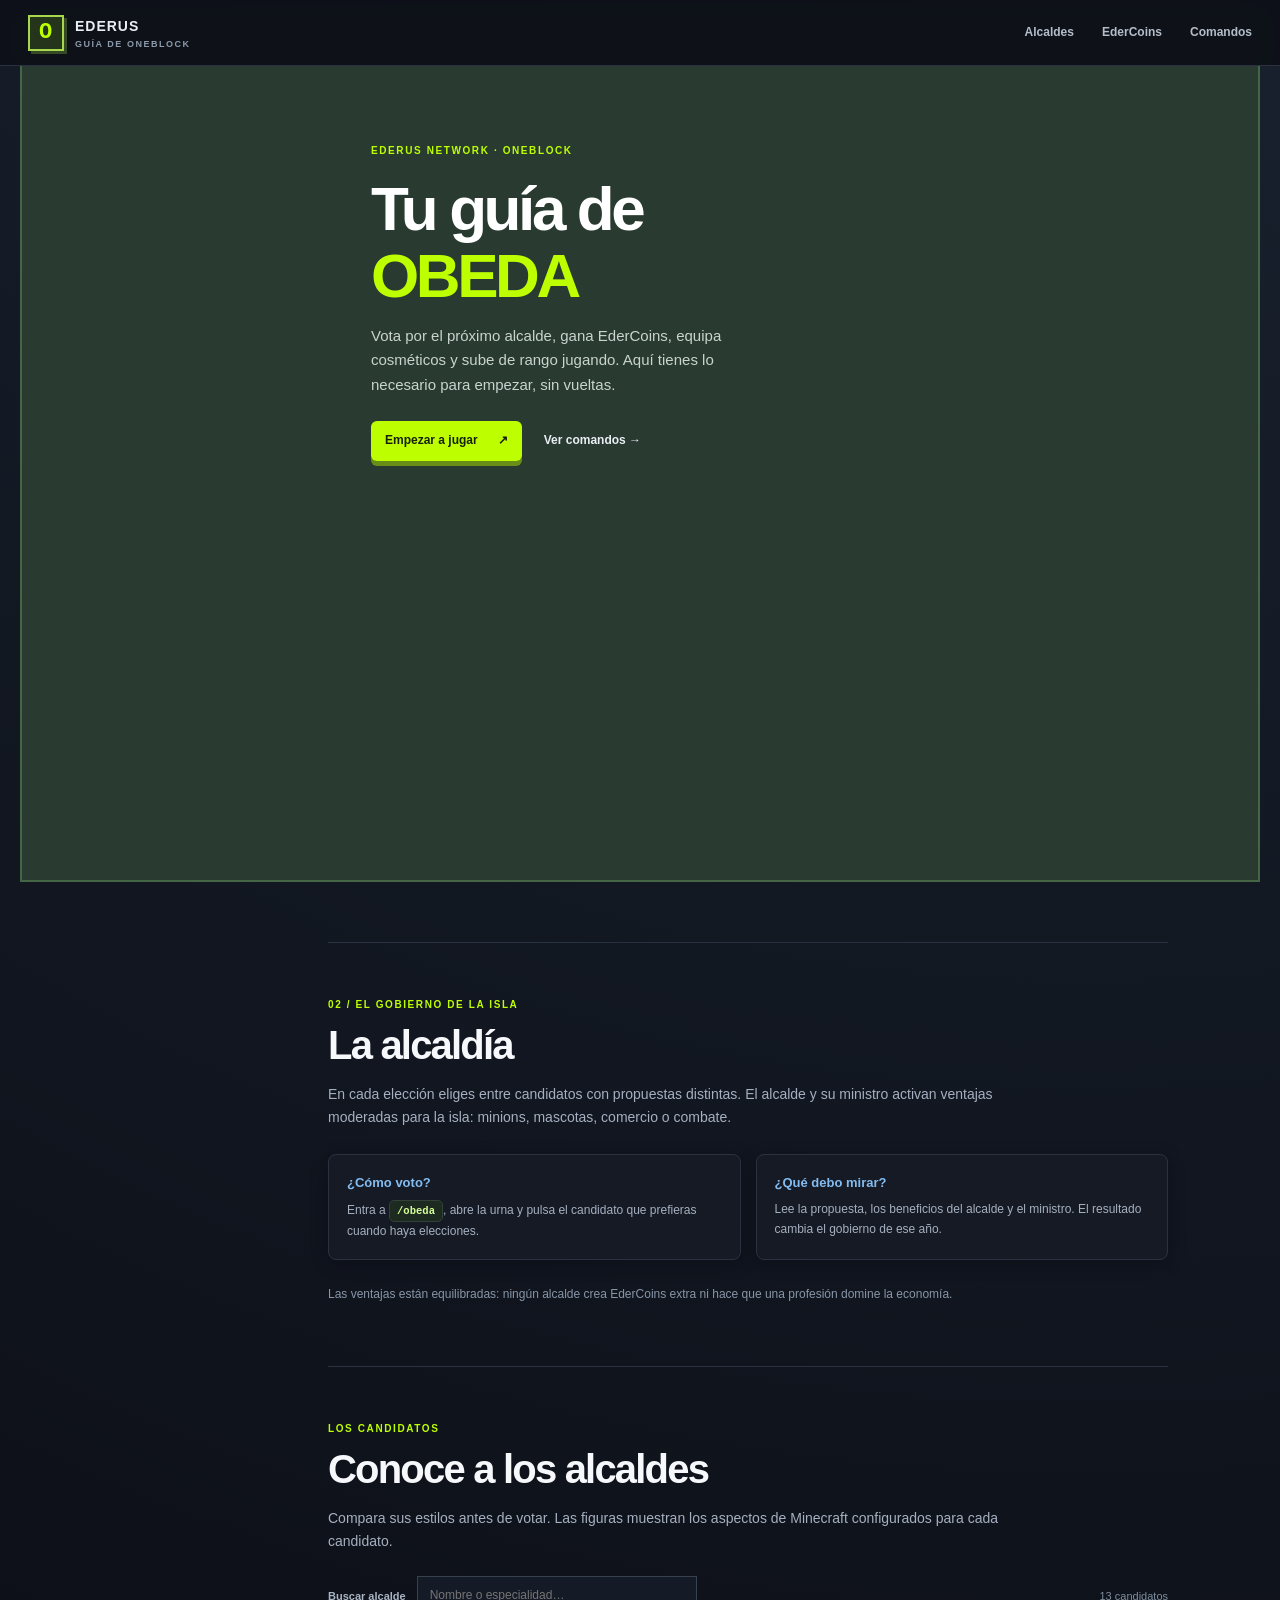
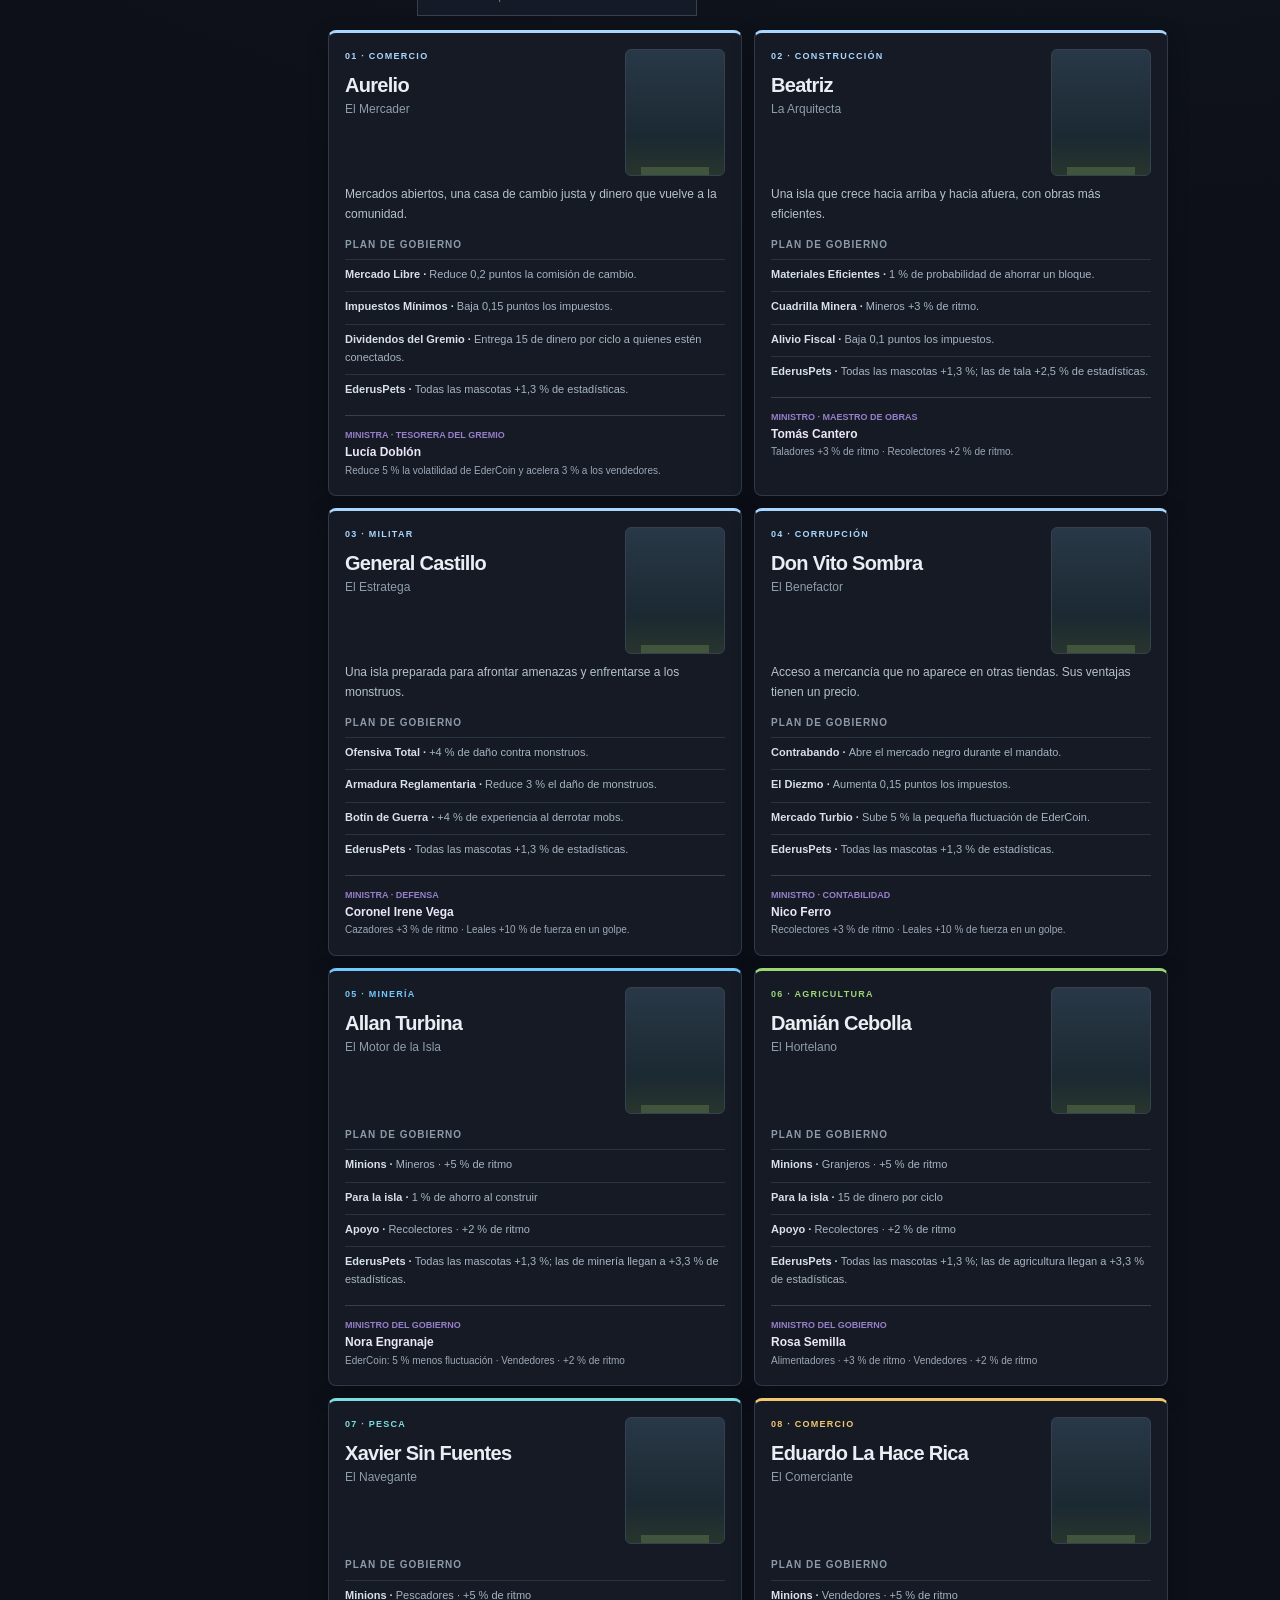
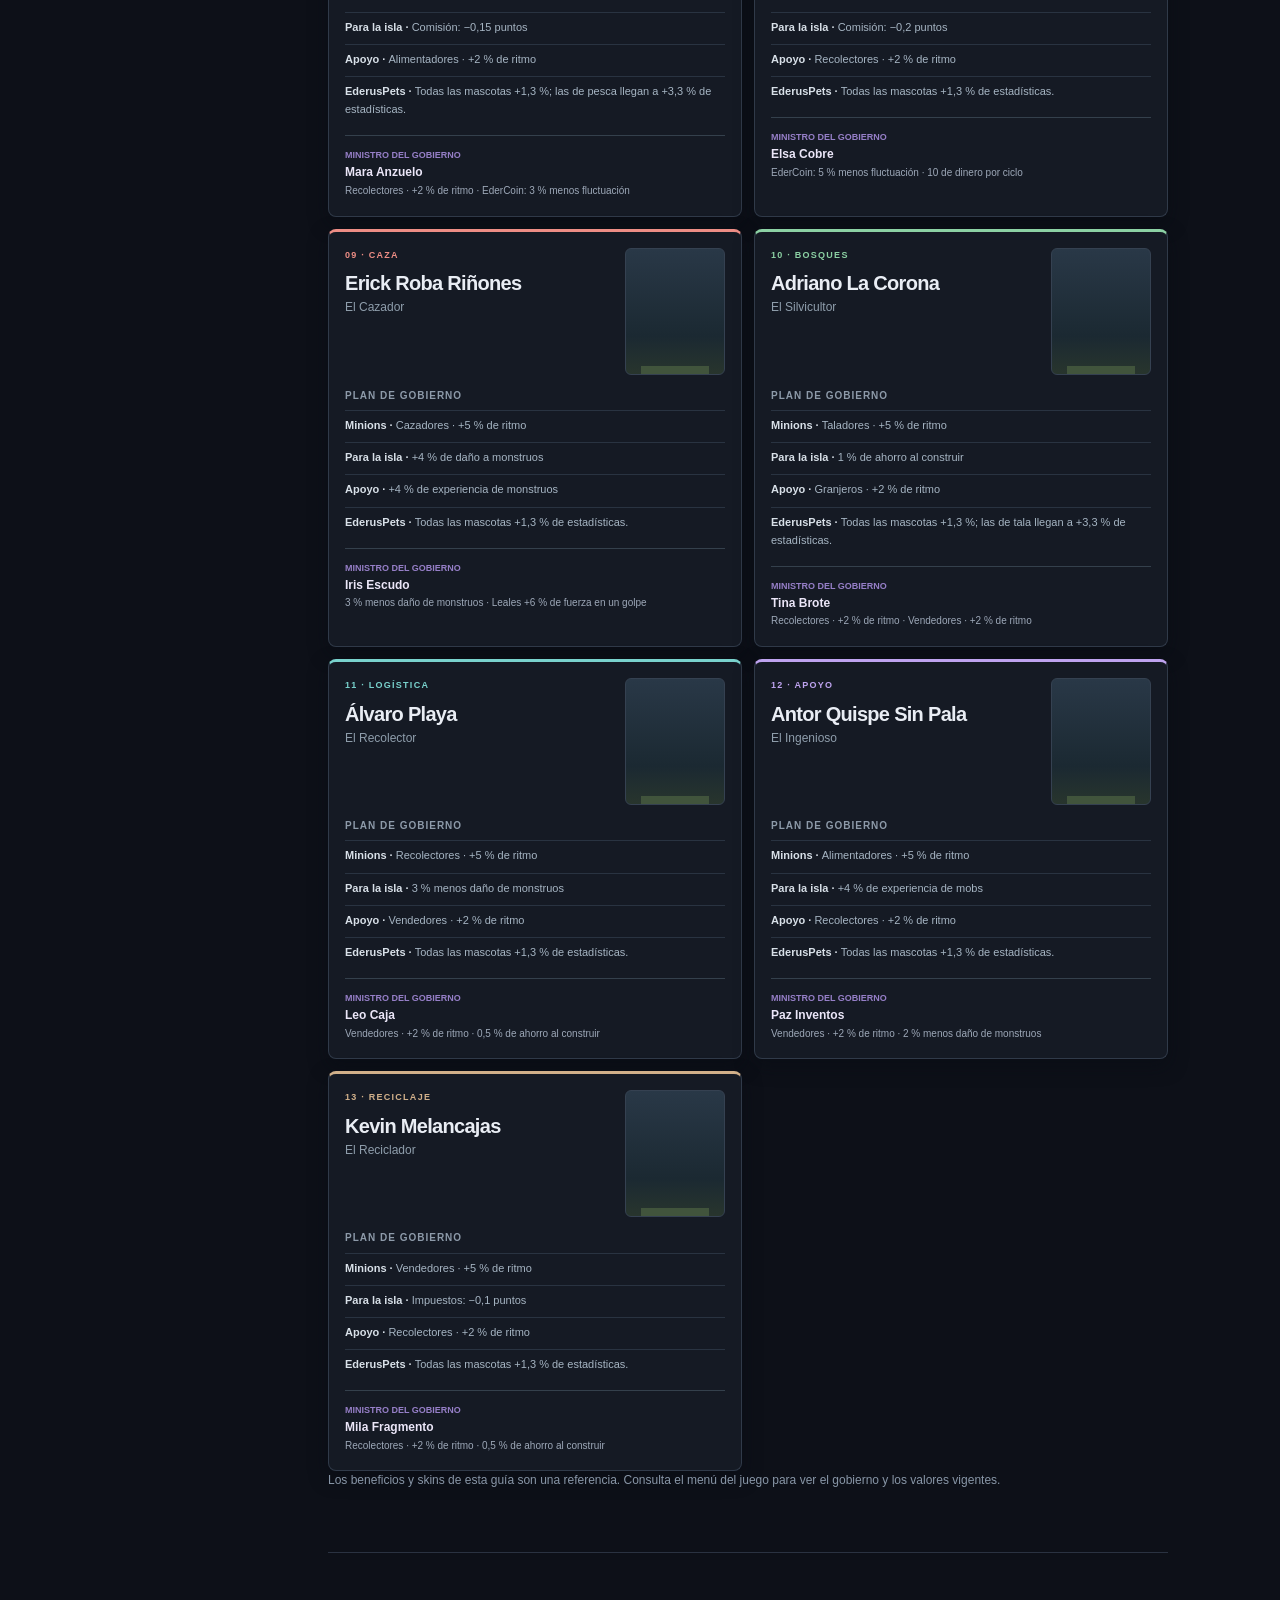
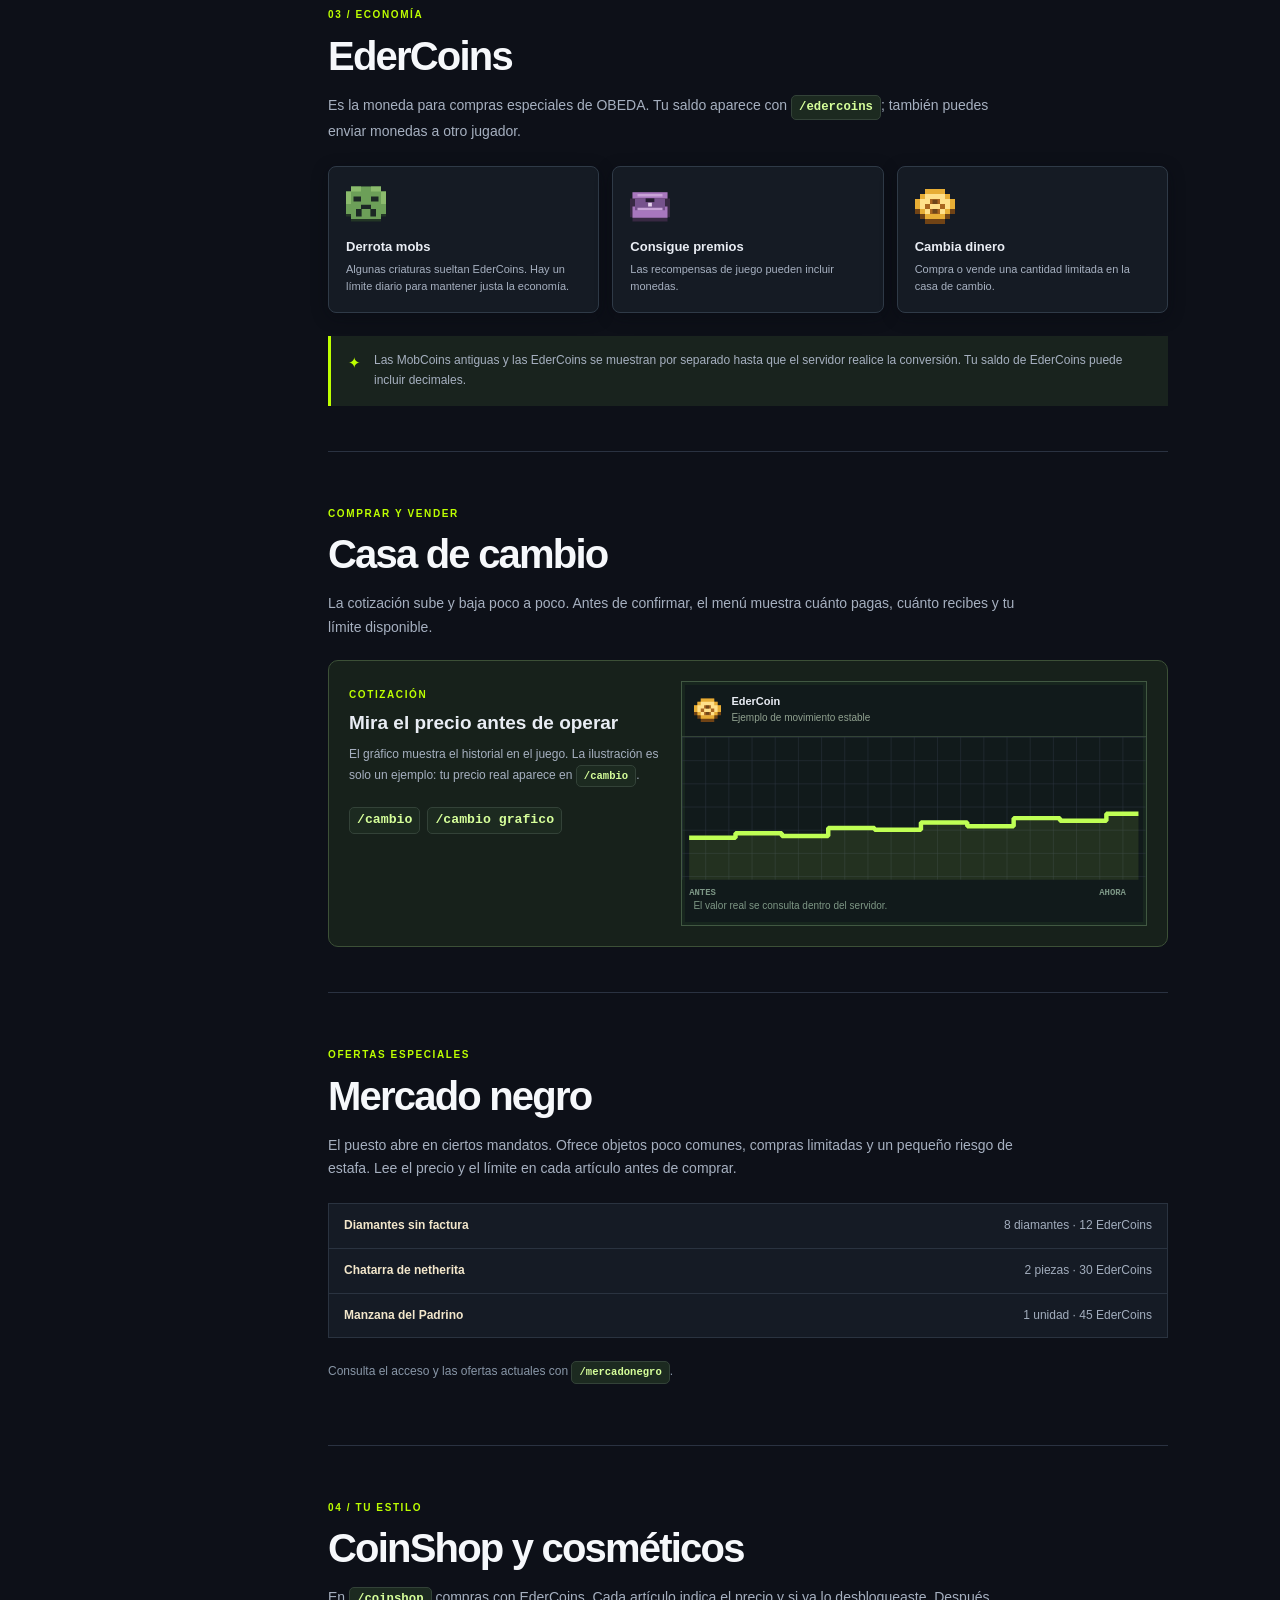
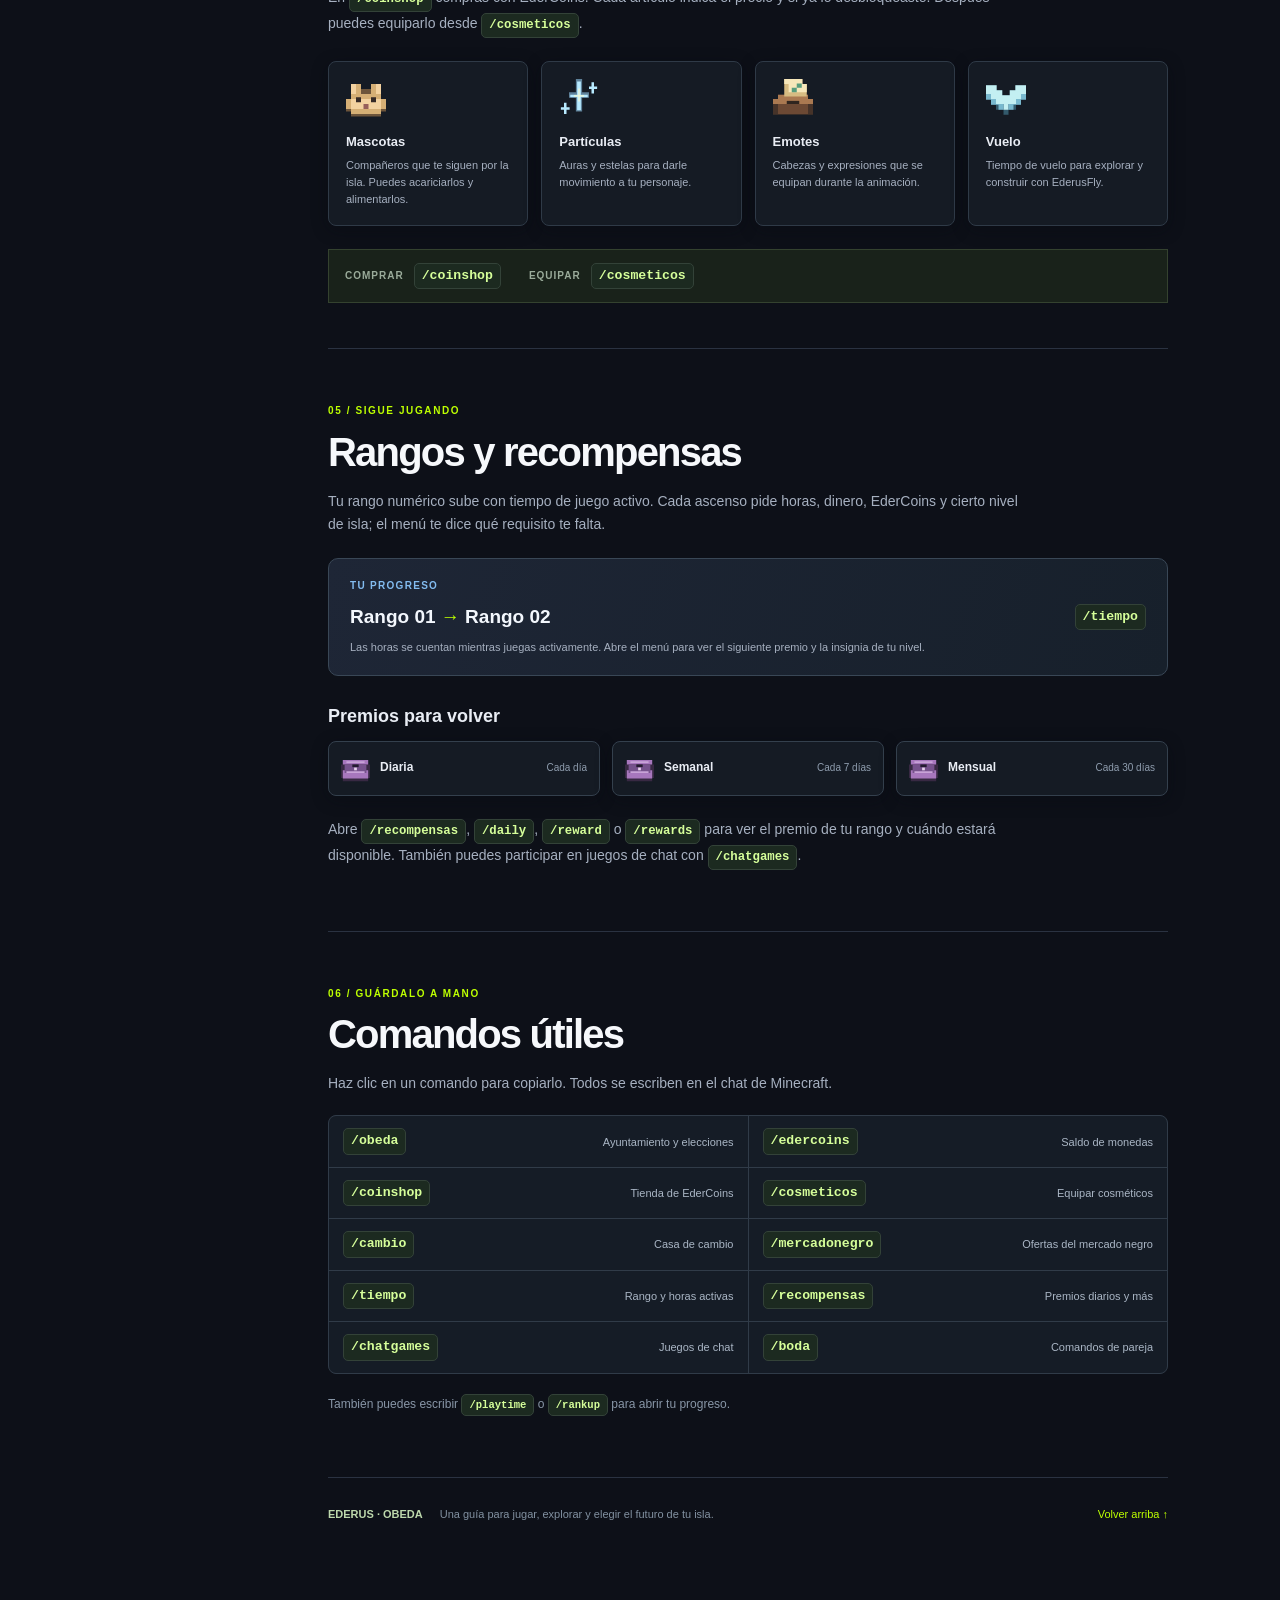
==== commit ec95d6f7: "Ilustrar guía de OneBlock y documentar comandos de recompensas" ====
--- a/index.html
+++ b/index.html
@@ -31,7 +31,7 @@
     <main class="guide">
       <section id="inicio" class="intro">
         <div class="intro-copy"><span class="kicker">EDERUS NETWORK · ONEBLOCK</span><h1>Tu guía de <em>OBEDA</em></h1><p>Vota por el próximo alcalde, gana EderCoins, equipa cosméticos y sube de rango jugando. Aquí tienes lo necesario para empezar, sin vueltas.</p><div class="intro-actions"><a href="#primeros-pasos" class="primary-action">Empezar a jugar <span>↗</span></a><a href="#comandos" class="text-action">Ver comandos →</a></div></div>
-        <div class="intro-art" aria-hidden="true"><div class="pixel-orbit one"><svg><use href="assets/obeda-items.svg#coin"/></svg></div><div class="pixel-orbit two"><svg><use href="assets/obeda-items.svg#pet"/></svg></div><div class="pixel-orbit three"><svg><use href="assets/obeda-items.svg#ballot"/></svg></div><span>ONEBLOCK</span></div>
+        <div class="intro-art" aria-hidden="true"><img class="island-art" src="assets/isla-oneblock.svg" alt=""><div class="art-tag tag-coin"><svg><use href="assets/obeda-items.svg#coin"/></svg><span>EDERCOINS</span></div><div class="art-tag tag-vote"><svg><use href="assets/obeda-items.svg#ballot"/></svg><span>ALCALDÍA</span></div></div>
       </section>
       <div class="reading-note"><span class="tiny-block"></span><p>Elige una sección del índice o sigue leyendo de arriba abajo. Los precios y beneficios pueden cambiar dentro del servidor.</p></div>
       <section id="primeros-pasos" class="chapter">
@@ -98,7 +98,7 @@
       <section id="progreso" class="chapter">
         <div class="chapter-label">05 / SIGUE JUGANDO</div><h2>Rangos y recompensas</h2><p>Tu rango numérico sube con tiempo de juego activo. Cada ascenso pide horas, dinero, EderCoins y cierto nivel de isla; el menú te dice qué requisito te falta.</p>
         <div class="rankup-card"><div><small>TU PROGRESO</small><strong>Rango 01 <span>→</span> Rango 02</strong><p>Las horas se cuentan mientras juegas activamente. Abre el menú para ver el siguiente premio y la insignia de tu nivel.</p></div><code>/tiempo</code></div>
-        <h3>Premios para volver</h3><div class="reward-row"><div><svg><use href="assets/obeda-items.svg#shulker"/></svg><b>Diaria</b><span>Cada día</span></div><div><svg><use href="assets/obeda-items.svg#shulker"/></svg><b>Semanal</b><span>Cada 7 días</span></div><div><svg><use href="assets/obeda-items.svg#shulker"/></svg><b>Mensual</b><span>Cada 30 días</span></div></div><p>Abre <code>/recompensas</code> para ver el premio de tu rango y cuándo estará disponible. También puedes participar en juegos de chat con <code>/chatgames</code>.</p>
+        <h3>Premios para volver</h3><div class="reward-row"><div><svg><use href="assets/obeda-items.svg#shulker"/></svg><b>Diaria</b><span>Cada día</span></div><div><svg><use href="assets/obeda-items.svg#shulker"/></svg><b>Semanal</b><span>Cada 7 días</span></div><div><svg><use href="assets/obeda-items.svg#shulker"/></svg><b>Mensual</b><span>Cada 30 días</span></div></div><p>Abre <code>/recompensas</code>, <code>/daily</code>, <code>/reward</code> o <code>/rewards</code> para ver el premio de tu rango y cuándo estará disponible. También puedes participar en juegos de chat con <code>/chatgames</code>.</p>
       </section>
       <section id="comandos" class="chapter">
         <div class="chapter-label">06 / GUÁRDALO A MANO</div><h2>Comandos útiles</h2><p>Haz clic en un comando para copiarlo. Todos se escriben en el chat de Minecraft.</p>
--- a/styles.css
+++ b/styles.css
@@ -9,3 +9,12 @@
 @media(max-width:700px){.toplinks{display:none}.layout{display:block;padding:0 17px 60px}.sidebar{position:sticky;top:66px;z-index:10;display:flex;gap:4px;max-height:none;margin:0 -17px 20px;padding:8px 15px;overflow-x:auto;border-right:0;border-bottom:1px solid var(--line);background:#0d1018f2}.side-caption,.sidebar-tip,.side-link.sub{display:none}.side-link{flex:0 0 auto;min-height:32px;padding:5px 10px;border:1px solid transparent;font-size:11px}.side-link.active{border-color:#617b36}.guide{width:100%}.intro{padding:28px 24px}.intro h1{font-size:40px}.chapter{padding:40px 0}.candidate-roster,.ways-grid,.cosmetic-grid{grid-template-columns:repeat(2,minmax(0,1fr))}.exchange-panel{grid-template-columns:1fr}.footer{flex-wrap:wrap}}
 @media(max-width:480px){.intro h1{font-size:35px}.intro-actions{gap:13px}.candidate-roster,.ways-grid,.cosmetic-grid,.step-list,.split-note,.reward-row,.command-list{grid-template-columns:1fr}.roster-controls{flex-wrap:wrap}.roster-controls input{order:3;width:100%}.candidate-identity{grid-template-columns:minmax(0,1fr) 90px}.skin-stage{width:90px}.mini-list>div{display:block}.mini-list span{display:block;margin-top:2px}.rankup-card{display:block}.rankup-card code{margin-top:10px}.footer a{margin-left:0}}
 @media(prefers-reduced-motion:reduce){*{scroll-behavior:auto!important;transition:none!important}}
+
+/* Una portada dibujada a mano y tarjetas con más presencia, sin recargar la lectura. */
+.intro{grid-template-columns:minmax(0,1fr) minmax(280px,1fr);min-height:348px;align-items:center;gap:31px;padding:32px 35px 32px 42px;border-color:#496148;background:radial-gradient(circle at 72% 32%,#294537 0,transparent 39%),linear-gradient(125deg,#1b2925,#17202a 72%);border-radius:14px 14px 3px 3px;box-shadow:0 18px 65px #060b1280}
+.intro:after{border-radius:0 0 3px 3px}.intro h1{font-weight:850;line-height:1.08;letter-spacing:-.055em}.intro-copy{position:relative;z-index:2}.intro-art{height:278px;min-height:0;overflow:visible;border:0;background:transparent}.intro-art:before{display:none}.island-art{width:100%;height:100%;object-fit:contain;image-rendering:pixelated;filter:drop-shadow(0 17px 20px #050c11b3)}
+.art-tag{position:absolute;display:flex;align-items:center;gap:7px;padding:6px 9px;border:1px solid #779e57;background:#14211de6;box-shadow:3px 3px 0 #07100ea8;color:#e6ffc0;font:800 9px/1 Consolas,monospace;letter-spacing:.12em}.art-tag svg{width:20px;height:20px}.tag-coin{top:25px;right:3px}.tag-vote{bottom:29px;left:5px;border-color:#5485a4;color:#cce6ff}.tag-vote svg{color:#8cc9ff}
+.chapter{scroll-margin-top:84px}.chapter h2{font-weight:800}.candidate-card{border-radius:8px;box-shadow:0 7px 18px #070c1480;transition:transform .18s,border-color .18s,box-shadow .18s}.candidate-card:hover{transform:translateY(-3px);border-color:var(--candidate);box-shadow:0 14px 29px #050911ad}.skin-stage{border-radius:6px;background:linear-gradient(180deg,#293847,#1b2932 70%,#28352d)}.ways-grid>div,.cosmetic-grid>div,.split-note>div,.reward-row>div{border-radius:8px;box-shadow:0 4px 16px #070b1266}.ways-grid>div,.cosmetic-grid>div{transition:transform .18s,border-color .18s}.ways-grid>div:hover,.cosmetic-grid>div:hover{transform:translateY(-2px);border-color:#658350}.exchange-panel,.rankup-card{border-radius:10px}.command-list{overflow:hidden;border-radius:8px}.intro .primary-action{border-radius:6px;box-shadow:0 5px 0 #698e17}.intro .primary-action:hover{box-shadow:0 3px 0 #698e17;transform:translateY(2px)}.side-link.active{font-weight:800}.reading-note{margin-top:5px}
+@media(max-width:950px){.intro{grid-template-columns:1fr;gap:4px}.intro-art{display:block;height:250px;max-width:400px;margin:0 auto;width:100%}}
+@media(max-width:700px){.intro{padding:26px 24px}.intro-art{height:215px}.art-tag{font-size:8px}.candidate-card:hover,.ways-grid>div:hover,.cosmetic-grid>div:hover{transform:none}}
+@media(prefers-reduced-motion:reduce){.candidate-card,.ways-grid>div,.cosmetic-grid>div{transition:none!important}}
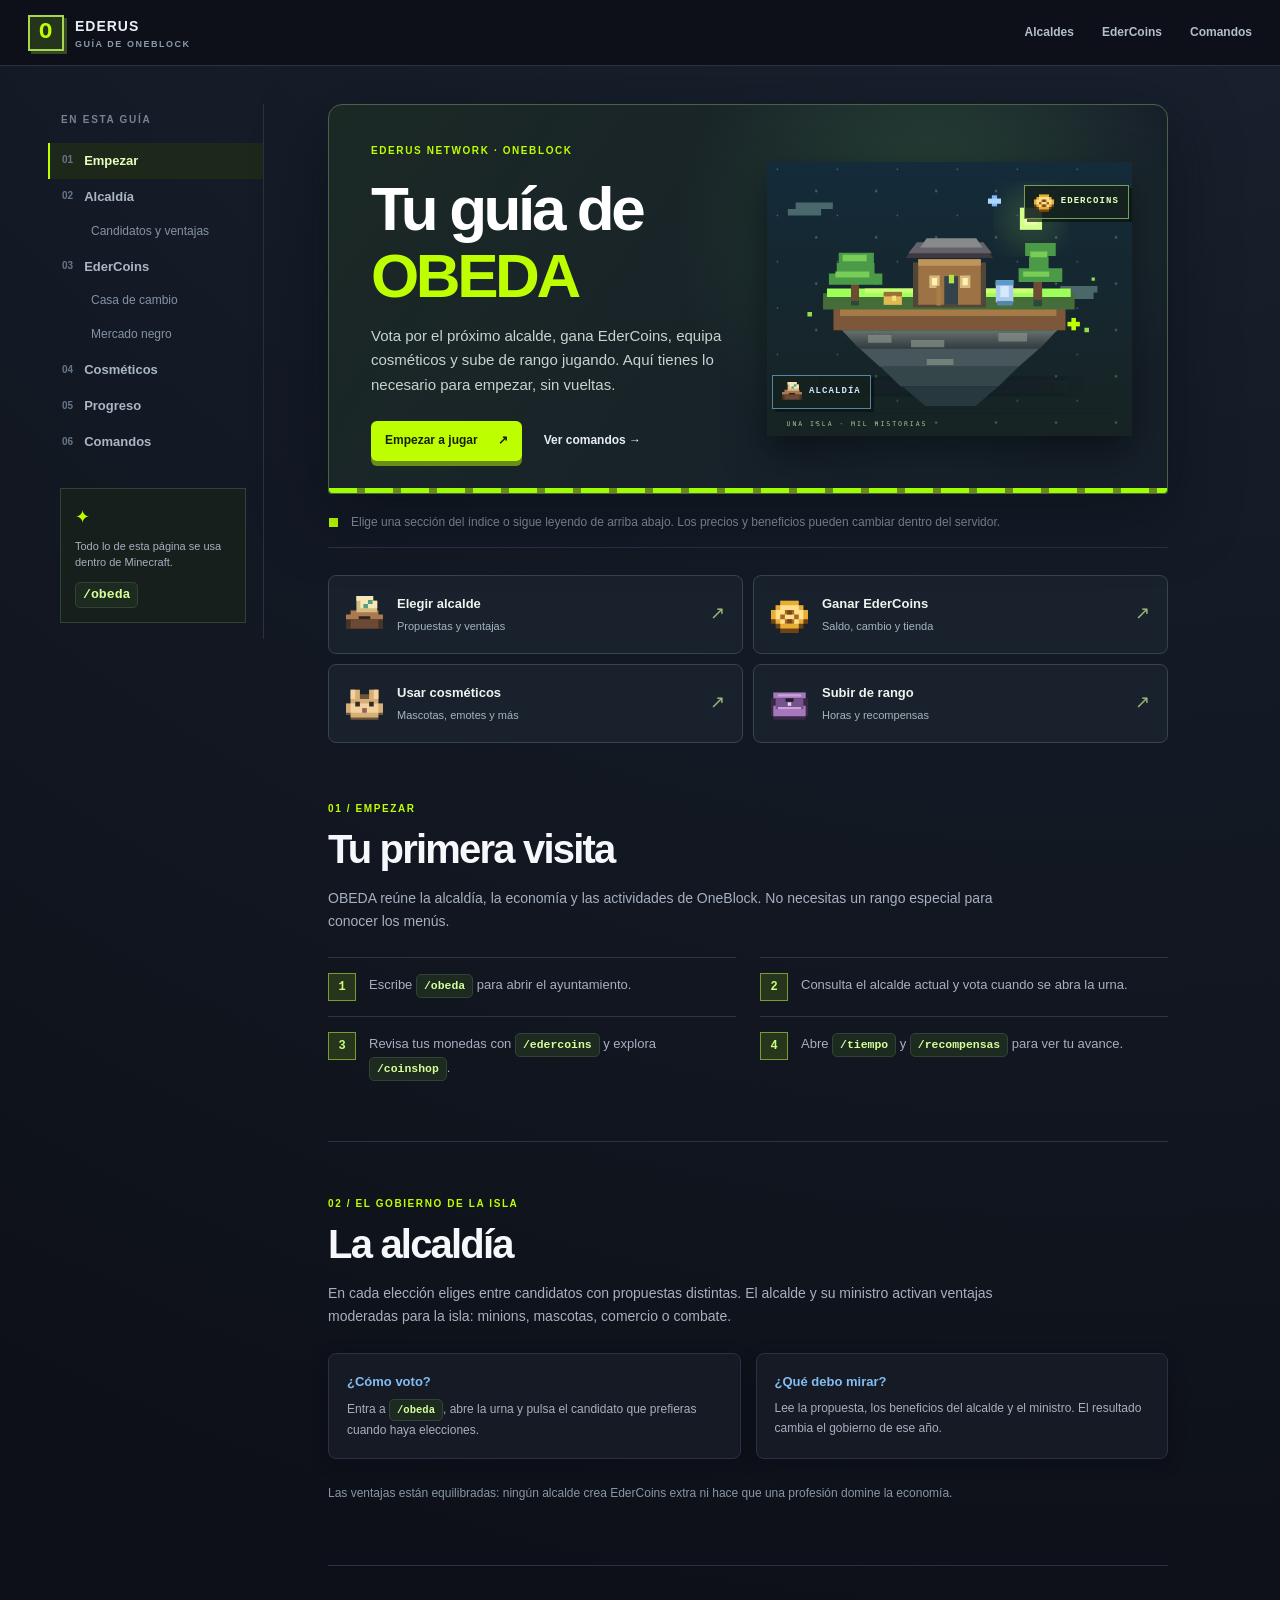
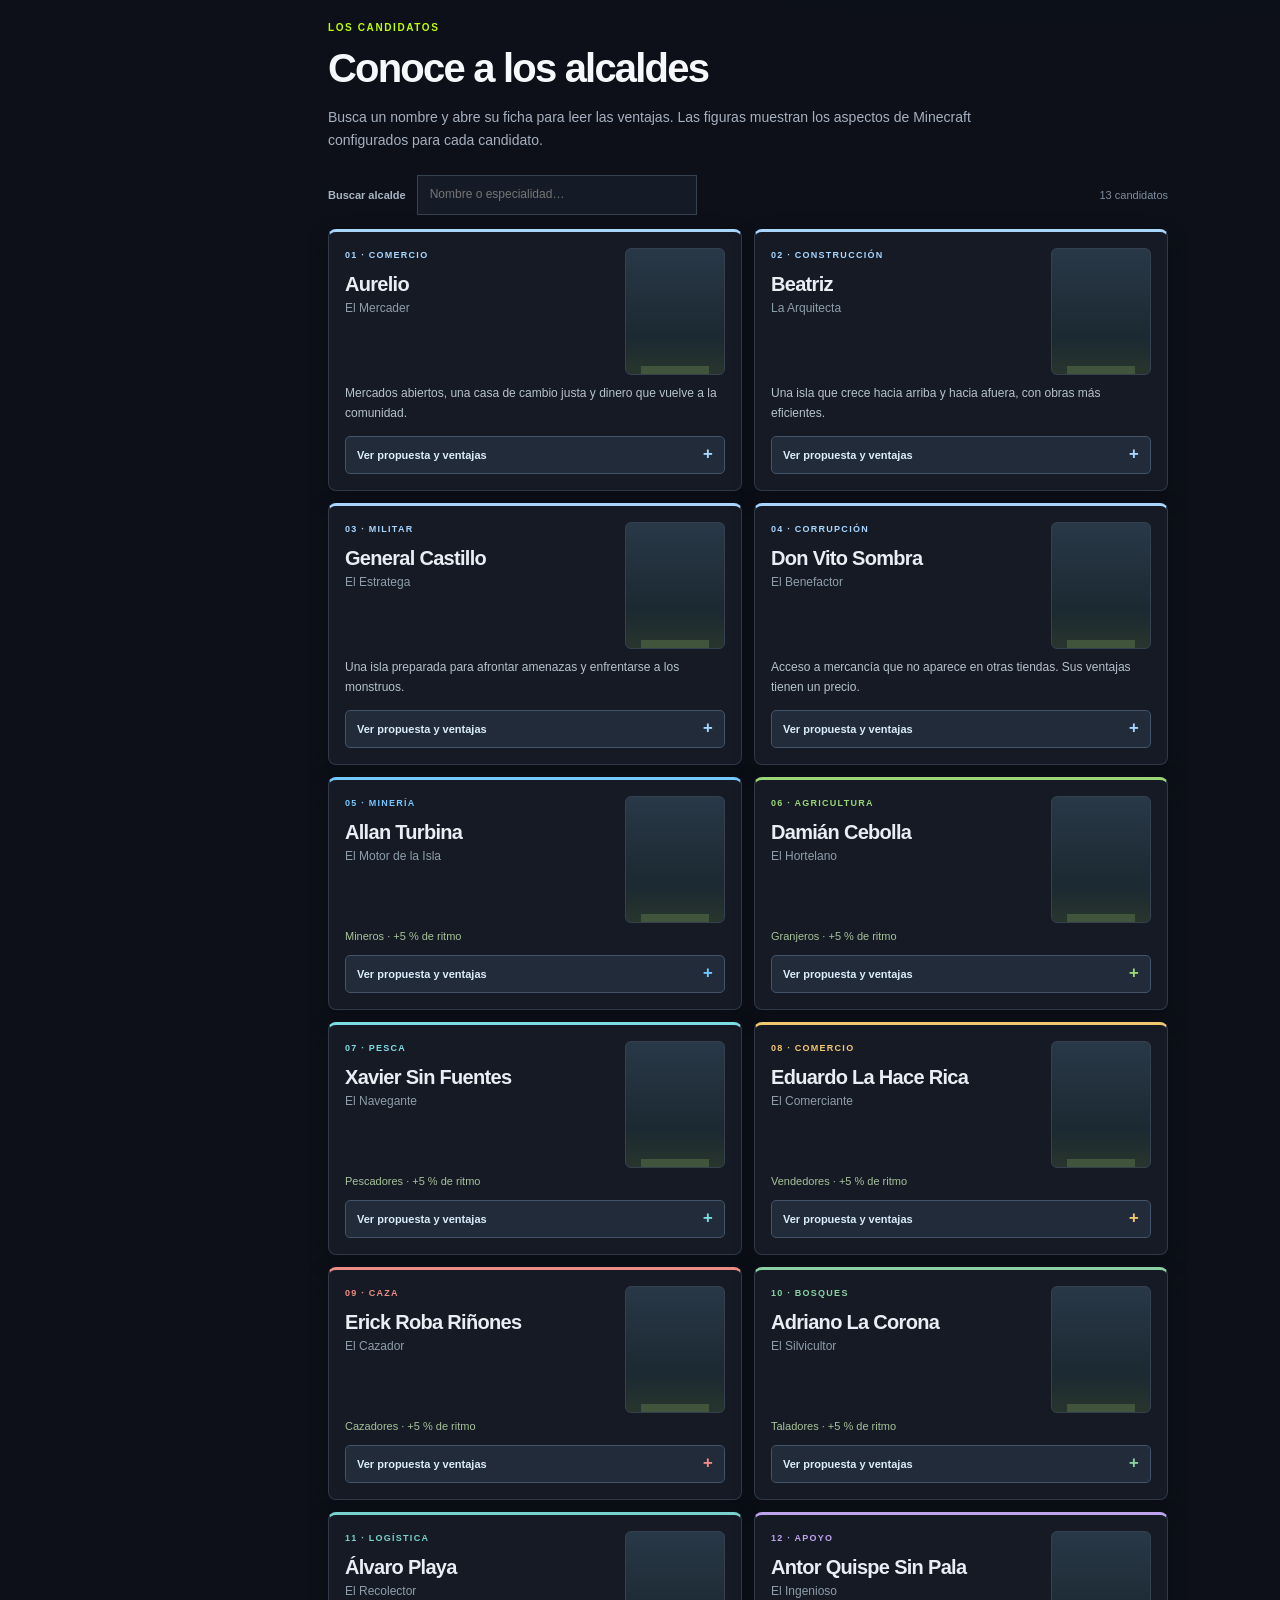
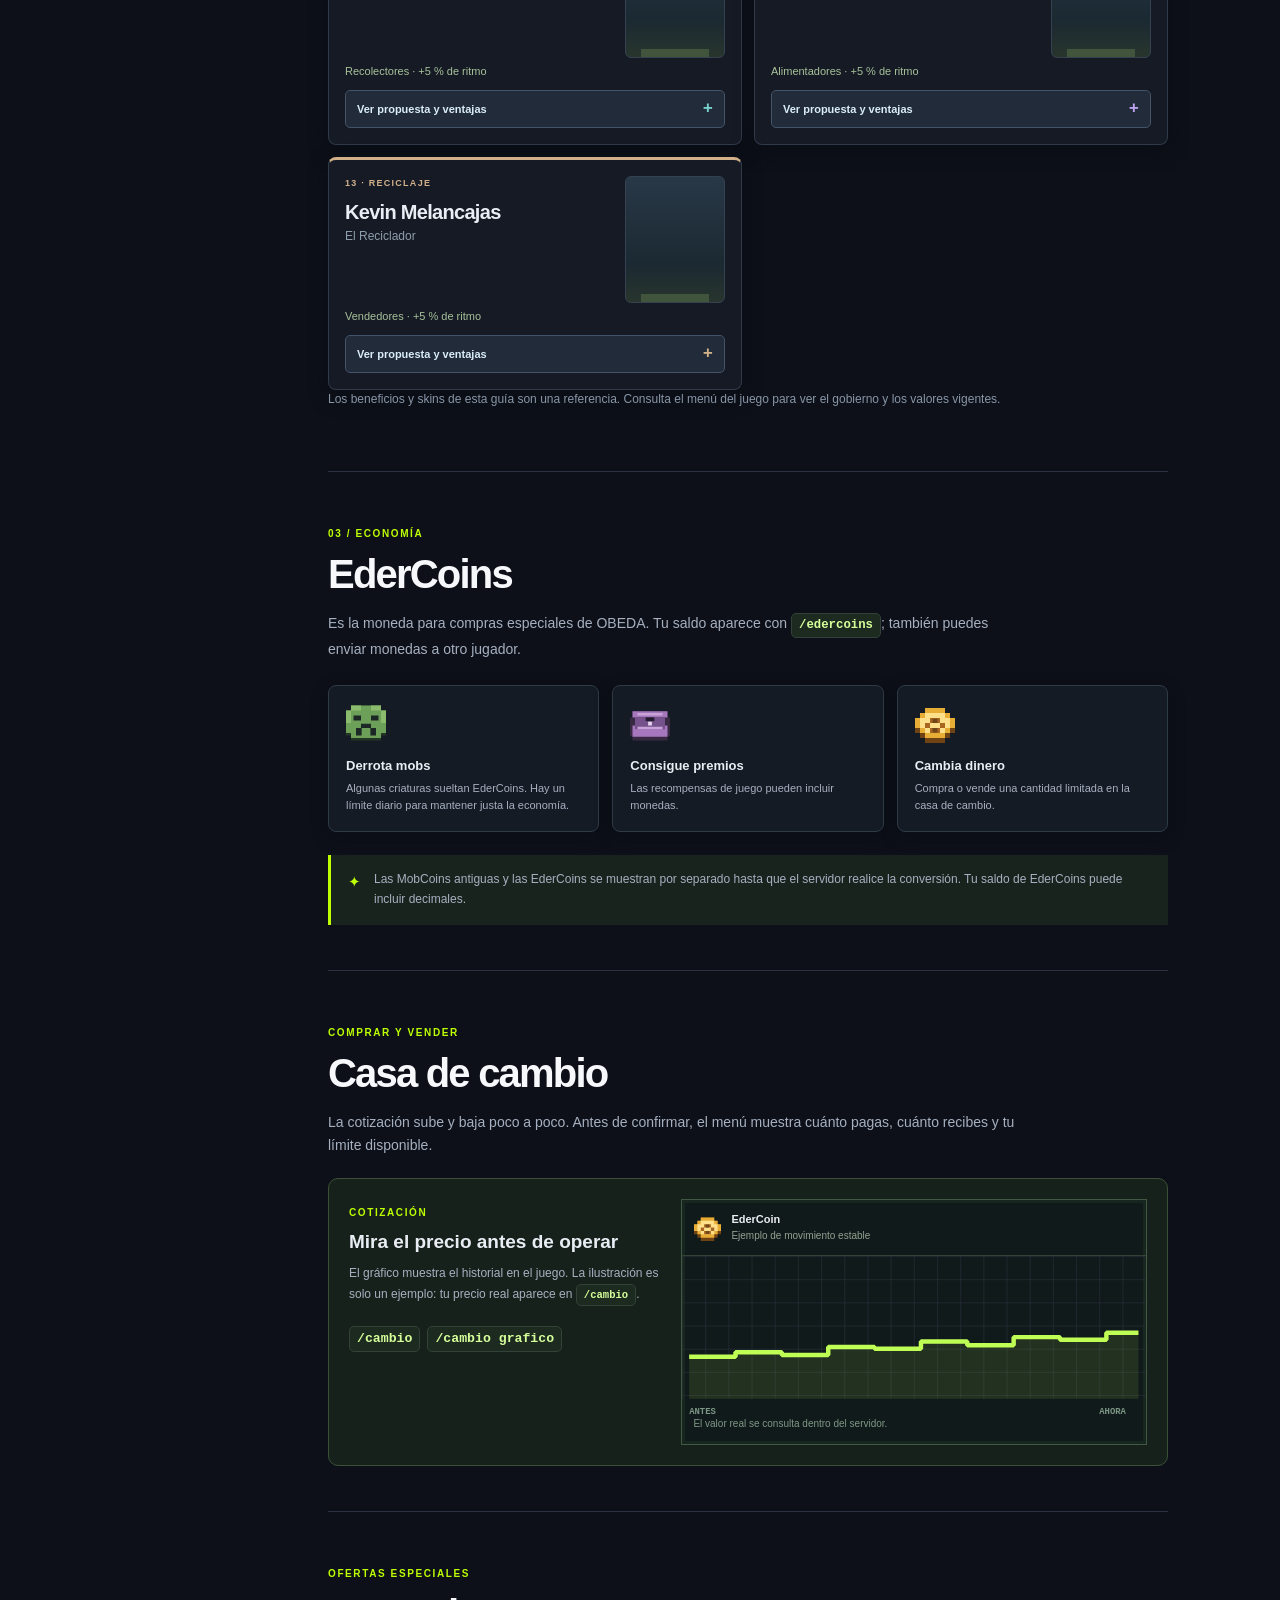
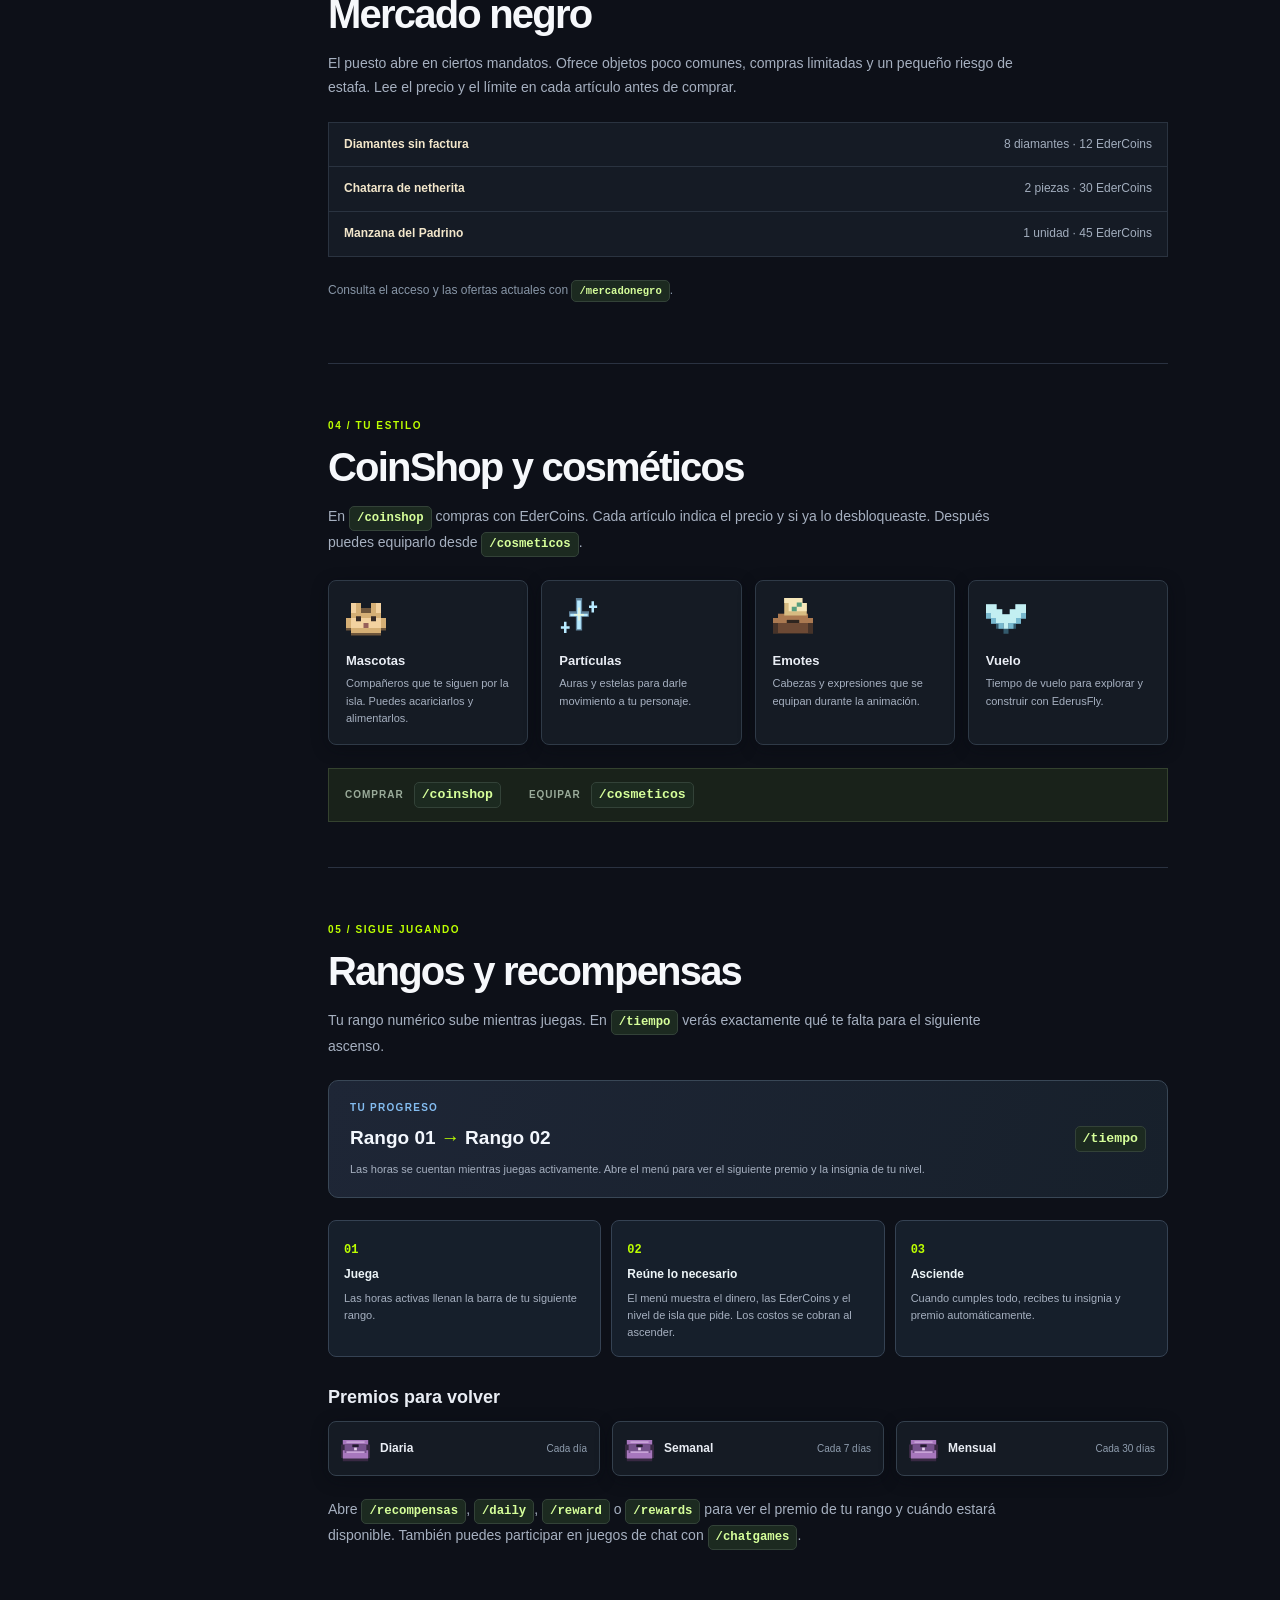
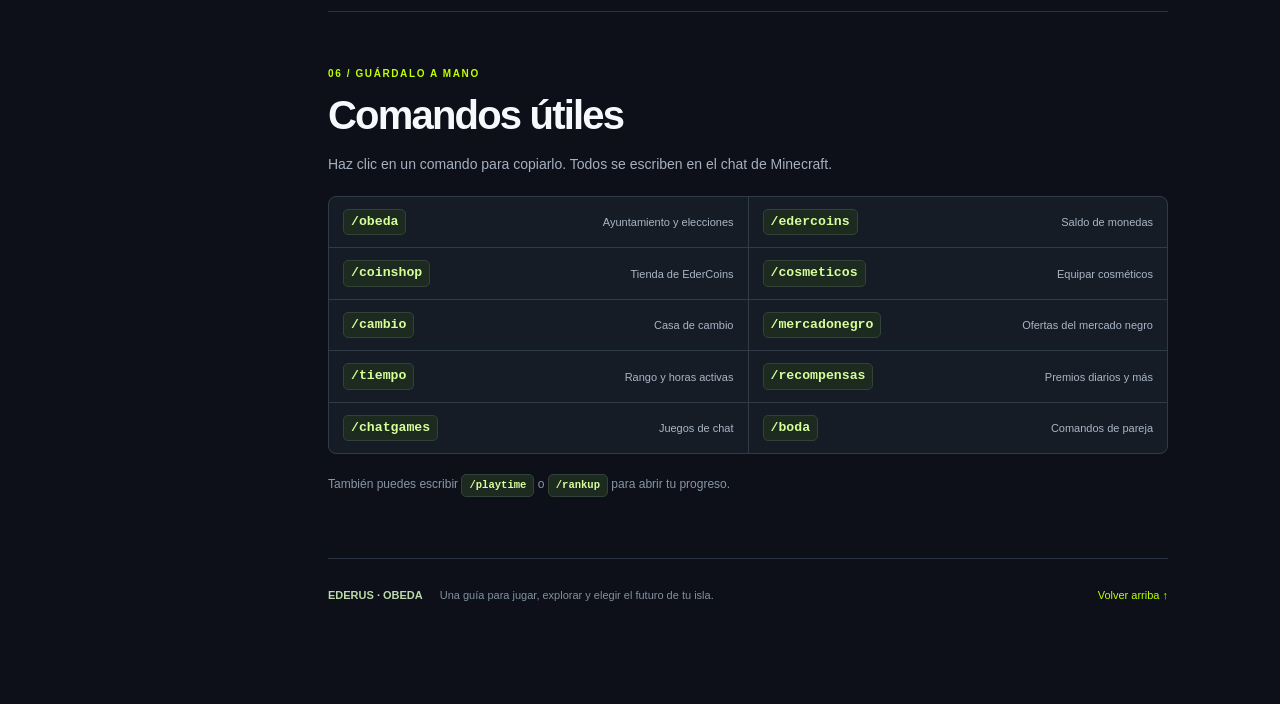
==== commit 78e14cdf: "Simplificar guía de jugadores y explicar rankup" ====
--- a/index.html
+++ b/index.html
@@ -6,8 +6,8 @@
   <meta name="theme-color" content="#0d1018">
   <meta name="description" content="Guía para jugar OneBlock con OBEDA: alcaldes, EderCoins, tiendas, mascotas, rankup y recompensas.">
   <title>Guía de OBEDA · Ederus OneBlock</title>
-  <link rel="stylesheet" href="styles.css?v=2.0">
-  <script src="app.js?v=2.0" defer></script>
+  <link rel="stylesheet" href="styles.css?v=2.2">
+  <script src="app.js?v=2.2" defer></script>
 </head>
 <body>
   <header class="topbar">
@@ -34,6 +34,7 @@
         <div class="intro-art" aria-hidden="true"><img class="island-art" src="assets/isla-oneblock.svg" alt=""><div class="art-tag tag-coin"><svg><use href="assets/obeda-items.svg#coin"/></svg><span>EDERCOINS</span></div><div class="art-tag tag-vote"><svg><use href="assets/obeda-items.svg#ballot"/></svg><span>ALCALDÍA</span></div></div>
       </section>
       <div class="reading-note"><span class="tiny-block"></span><p>Elige una sección del índice o sigue leyendo de arriba abajo. Los precios y beneficios pueden cambiar dentro del servidor.</p></div>
+      <nav class="quick-paths" aria-label="Elige qué quieres hacer"><a href="#alcaldes"><svg><use href="assets/obeda-items.svg#ballot"/></svg><span><b>Elegir alcalde</b><small>Propuestas y ventajas</small></span><i>↗</i></a><a href="#monedas"><svg><use href="assets/obeda-items.svg#coin"/></svg><span><b>Ganar EderCoins</b><small>Saldo, cambio y tienda</small></span><i>↗</i></a><a href="#cosmeticos"><svg><use href="assets/obeda-items.svg#pet"/></svg><span><b>Usar cosméticos</b><small>Mascotas, emotes y más</small></span><i>↗</i></a><a href="#progreso"><svg><use href="assets/obeda-items.svg#shulker"/></svg><span><b>Subir de rango</b><small>Horas y recompensas</small></span><i>↗</i></a></nav>
       <section id="primeros-pasos" class="chapter">
         <div class="chapter-label">01 / EMPEZAR</div><h2>Tu primera visita</h2><p>OBEDA reúne la alcaldía, la economía y las actividades de OneBlock. No necesitas un rango especial para conocer los menús.</p>
         <div class="step-list"><div><span>1</span><p>Escribe <code>/obeda</code> para abrir el ayuntamiento.</p></div><div><span>2</span><p>Consulta el alcalde actual y vota cuando se abra la urna.</p></div><div><span>3</span><p>Revisa tus monedas con <code>/edercoins</code> y explora <code>/coinshop</code>.</p></div><div><span>4</span><p>Abre <code>/tiempo</code> y <code>/recompensas</code> para ver tu avance.</p></div></div>
@@ -44,7 +45,7 @@
         <p class="quiet">Las ventajas están equilibradas: ningún alcalde crea EderCoins extra ni hace que una profesión domine la economía.</p>
       </section>
       <section id="alcaldes" class="chapter mayor-chapter">
-        <div class="chapter-label">LOS CANDIDATOS</div><h2>Conoce a los alcaldes</h2><p>Compara sus estilos antes de votar. Las figuras muestran los aspectos de Minecraft configurados para cada candidato.</p>
+        <div class="chapter-label">LOS CANDIDATOS</div><h2>Conoce a los alcaldes</h2><p>Busca un nombre y abre su ficha para leer las ventajas. Las figuras muestran los aspectos de Minecraft configurados para cada candidato.</p>
         <div class="roster-controls"><label for="mayor-search">Buscar alcalde</label><input id="mayor-search" type="search" placeholder="Nombre o especialidad…" autocomplete="off"><span id="mayor-count">13 candidatos</span></div>
         <div class="candidate-roster">
           <article class="candidate-card aurelio">
@@ -96,8 +97,9 @@
         <div class="command-hint"><span>COMPRAR</span><code>/coinshop</code><span>EQUIPAR</span><code>/cosmeticos</code></div>
       </section>
       <section id="progreso" class="chapter">
-        <div class="chapter-label">05 / SIGUE JUGANDO</div><h2>Rangos y recompensas</h2><p>Tu rango numérico sube con tiempo de juego activo. Cada ascenso pide horas, dinero, EderCoins y cierto nivel de isla; el menú te dice qué requisito te falta.</p>
+        <div class="chapter-label">05 / SIGUE JUGANDO</div><h2>Rangos y recompensas</h2><p>Tu rango numérico sube mientras juegas. En <code>/tiempo</code> verás exactamente qué te falta para el siguiente ascenso.</p>
         <div class="rankup-card"><div><small>TU PROGRESO</small><strong>Rango 01 <span>→</span> Rango 02</strong><p>Las horas se cuentan mientras juegas activamente. Abre el menú para ver el siguiente premio y la insignia de tu nivel.</p></div><code>/tiempo</code></div>
+        <div class="rankup-explainer"><div><span>01</span><b>Juega</b><p>Las horas activas llenan la barra de tu siguiente rango.</p></div><div><span>02</span><b>Reúne lo necesario</b><p>El menú muestra el dinero, las EderCoins y el nivel de isla que pide. Los costos se cobran al ascender.</p></div><div><span>03</span><b>Asciende</b><p>Cuando cumples todo, recibes tu insignia y premio automáticamente.</p></div></div>
         <h3>Premios para volver</h3><div class="reward-row"><div><svg><use href="assets/obeda-items.svg#shulker"/></svg><b>Diaria</b><span>Cada día</span></div><div><svg><use href="assets/obeda-items.svg#shulker"/></svg><b>Semanal</b><span>Cada 7 días</span></div><div><svg><use href="assets/obeda-items.svg#shulker"/></svg><b>Mensual</b><span>Cada 30 días</span></div></div><p>Abre <code>/recompensas</code>, <code>/daily</code>, <code>/reward</code> o <code>/rewards</code> para ver el premio de tu rango y cuándo estará disponible. También puedes participar en juegos de chat con <code>/chatgames</code>.</p>
       </section>
       <section id="comandos" class="chapter">
--- a/styles.css
+++ b/styles.css
@@ -18,3 +18,9 @@
 @media(max-width:950px){.intro{grid-template-columns:1fr;gap:4px}.intro-art{display:block;height:250px;max-width:400px;margin:0 auto;width:100%}}
 @media(max-width:700px){.intro{padding:26px 24px}.intro-art{height:215px}.art-tag{font-size:8px}.candidate-card:hover,.ways-grid>div:hover,.cosmetic-grid>div:hover{transform:none}}
 @media(prefers-reduced-motion:reduce){.candidate-card,.ways-grid>div,.cosmetic-grid>div{transition:none!important}}
+
+.quick-paths{display:grid;grid-template-columns:repeat(2,minmax(0,1fr));gap:10px;margin:27px 0 4px}.quick-paths a{display:flex;align-items:center;gap:14px;min-height:79px;padding:14px 17px;border:1px solid #354352;border-radius:8px;background:#19212c;transition:border-color .18s,transform .18s,background .18s}.quick-paths a:hover{transform:translateY(-2px);border-color:#91c853;background:#202e27;color:#fff}.quick-paths svg{flex:none;width:37px;height:37px;color:var(--lime)}.quick-paths a:nth-child(3) svg{color:var(--blue)}.quick-paths a:nth-child(4) svg{color:var(--gold)}.quick-paths span{display:block;min-width:0}.quick-paths b{display:block;color:#edf5f0;font-size:13px}.quick-paths small{display:block;margin-top:2px;color:#a4b3c1;font-size:11px}.quick-paths i{margin-left:auto;color:#9bb379;font-size:18px;font-style:normal}
+.candidate-toggle{display:flex;justify-content:space-between;align-items:center;width:100%;margin-top:10px;padding:9px 11px;border:1px solid #435369;border-radius:5px;background:#212b39;color:#dbedfa;font-size:11px;font-weight:750;text-align:left;cursor:pointer}.candidate-toggle:hover{border-color:var(--candidate);background:#2a3949}.candidate-toggle::after{content:"+";color:var(--candidate);font:800 17px/1 Consolas,monospace}.candidate-toggle[aria-expanded="true"]::after{content:"−"}.candidate-details{padding-top:8px}.candidate-details[hidden]{display:none}.candidate-summary{margin:3px 0 0!important;color:#a8c29b!important;font-size:11px!important;line-height:1.45}
+.rankup-explainer{display:grid;grid-template-columns:repeat(3,minmax(0,1fr));gap:10px;margin:12px 0 28px}.rankup-explainer>div{padding:15px;border:1px solid #354253;border-radius:8px;background:#161f2b}.rankup-explainer span{display:inline-block;margin-bottom:8px;color:var(--lime);font:800 12px Consolas,monospace}.rankup-explainer b{display:block;color:#edf5f8;font-size:12px}.rankup-explainer p{margin:5px 0 0;font-size:11px;line-height:1.55}
+@media(max-width:700px){.quick-paths a{min-height:70px;padding:11px}.quick-paths svg{width:29px;height:29px}.quick-paths i{display:none}.rankup-explainer{grid-template-columns:1fr}}
+@media(max-width:480px){.quick-paths{grid-template-columns:1fr}}
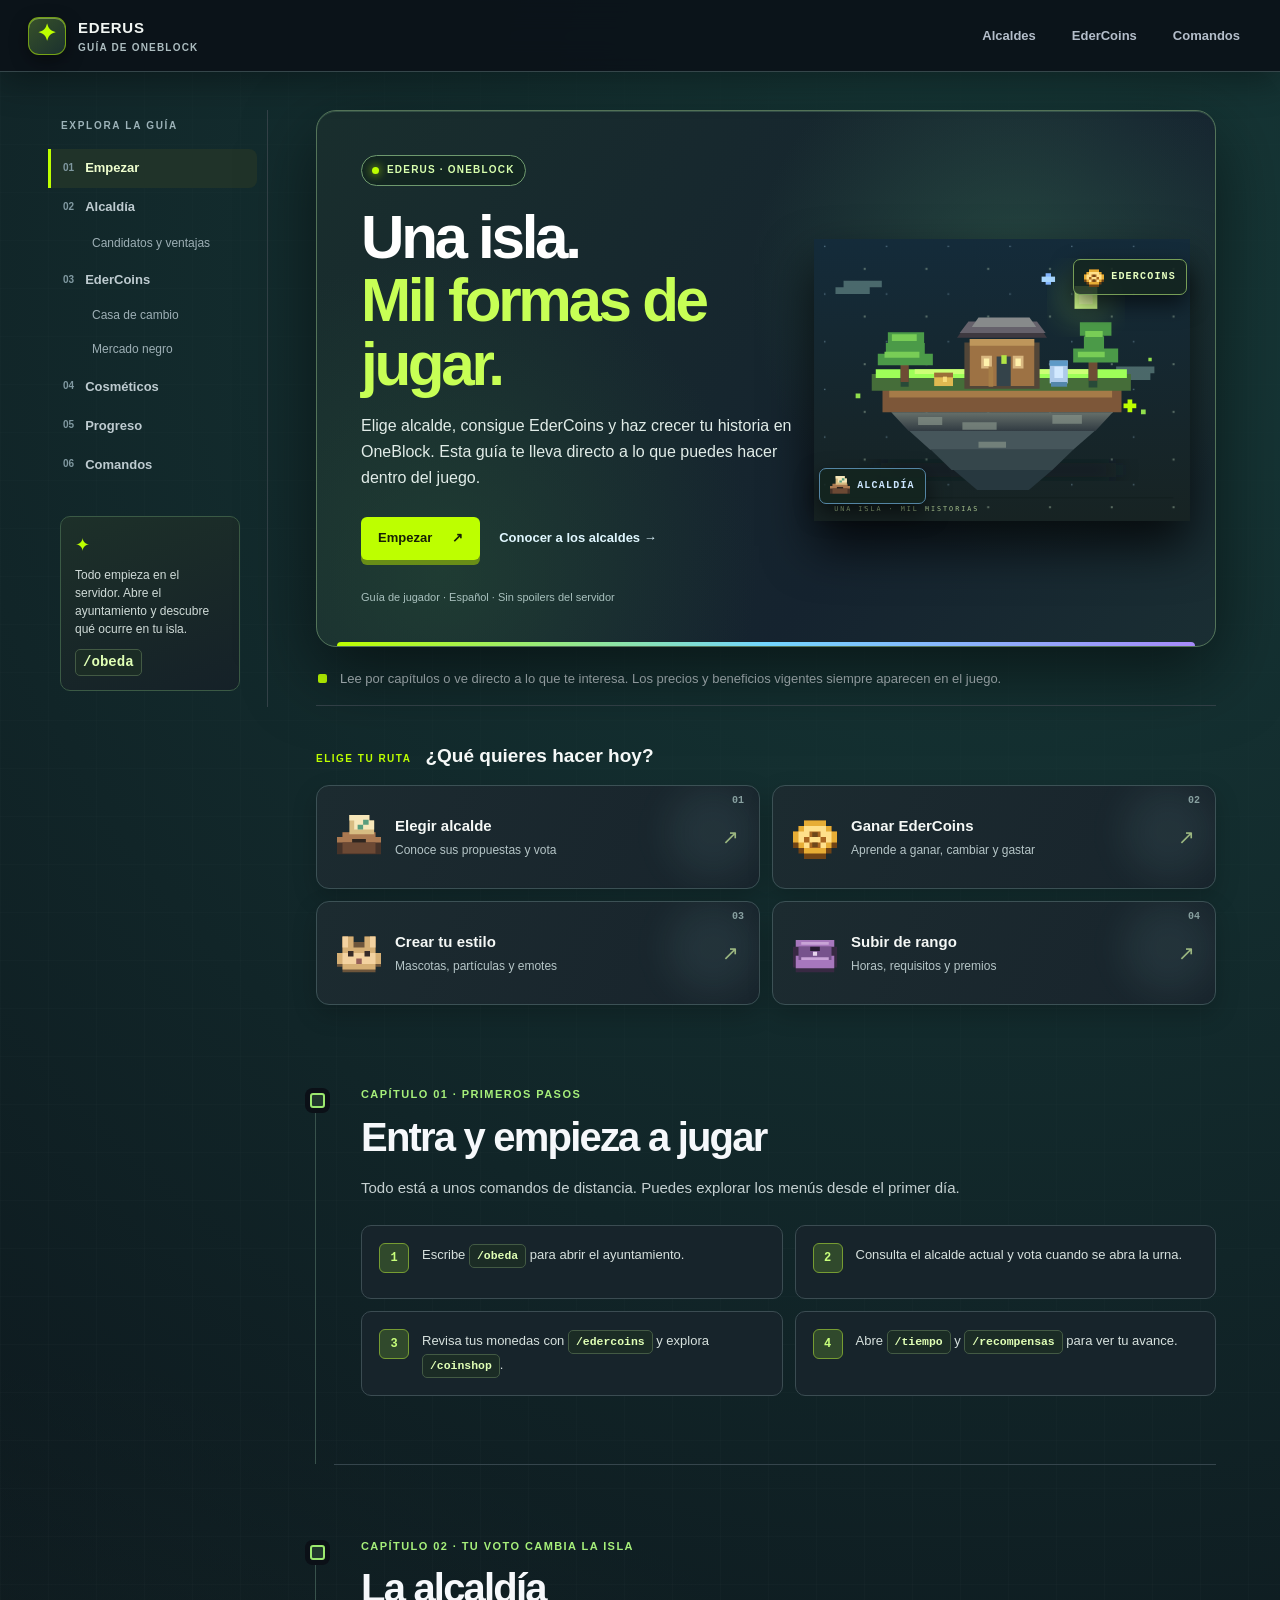
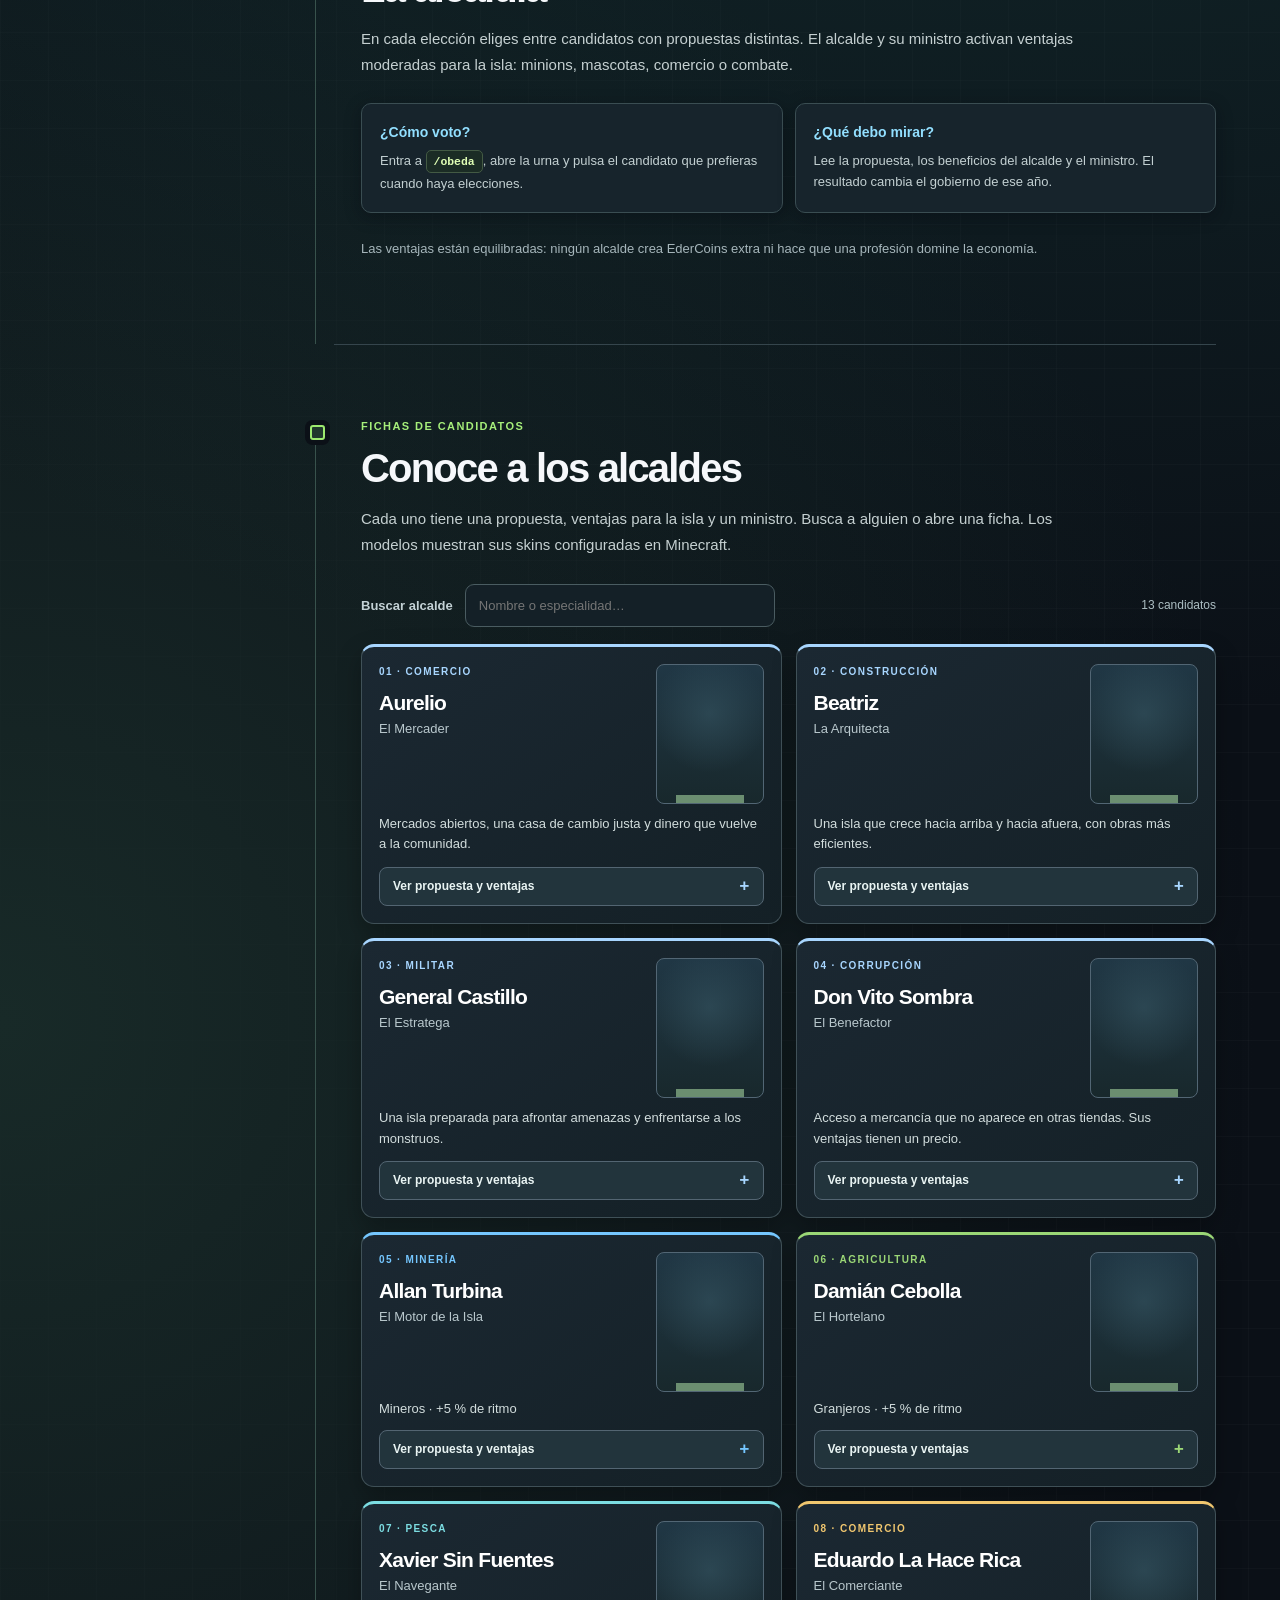
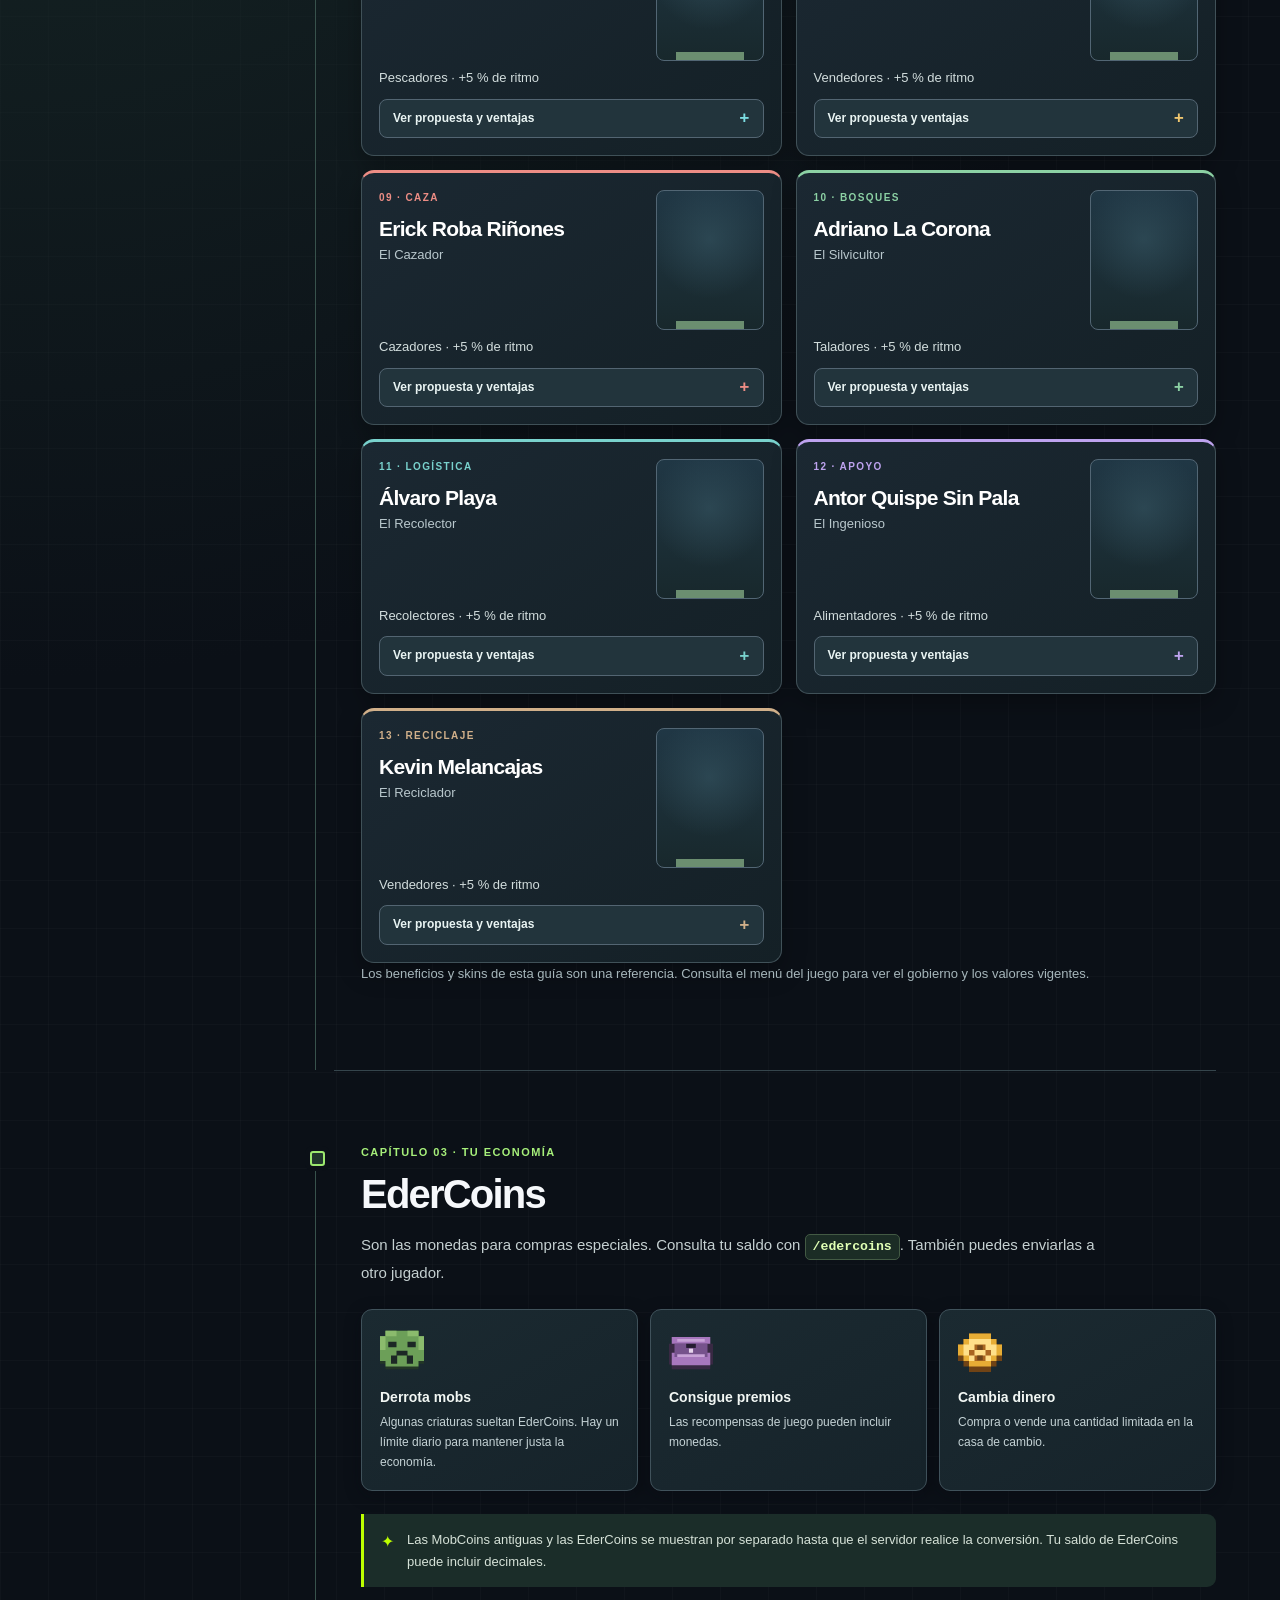
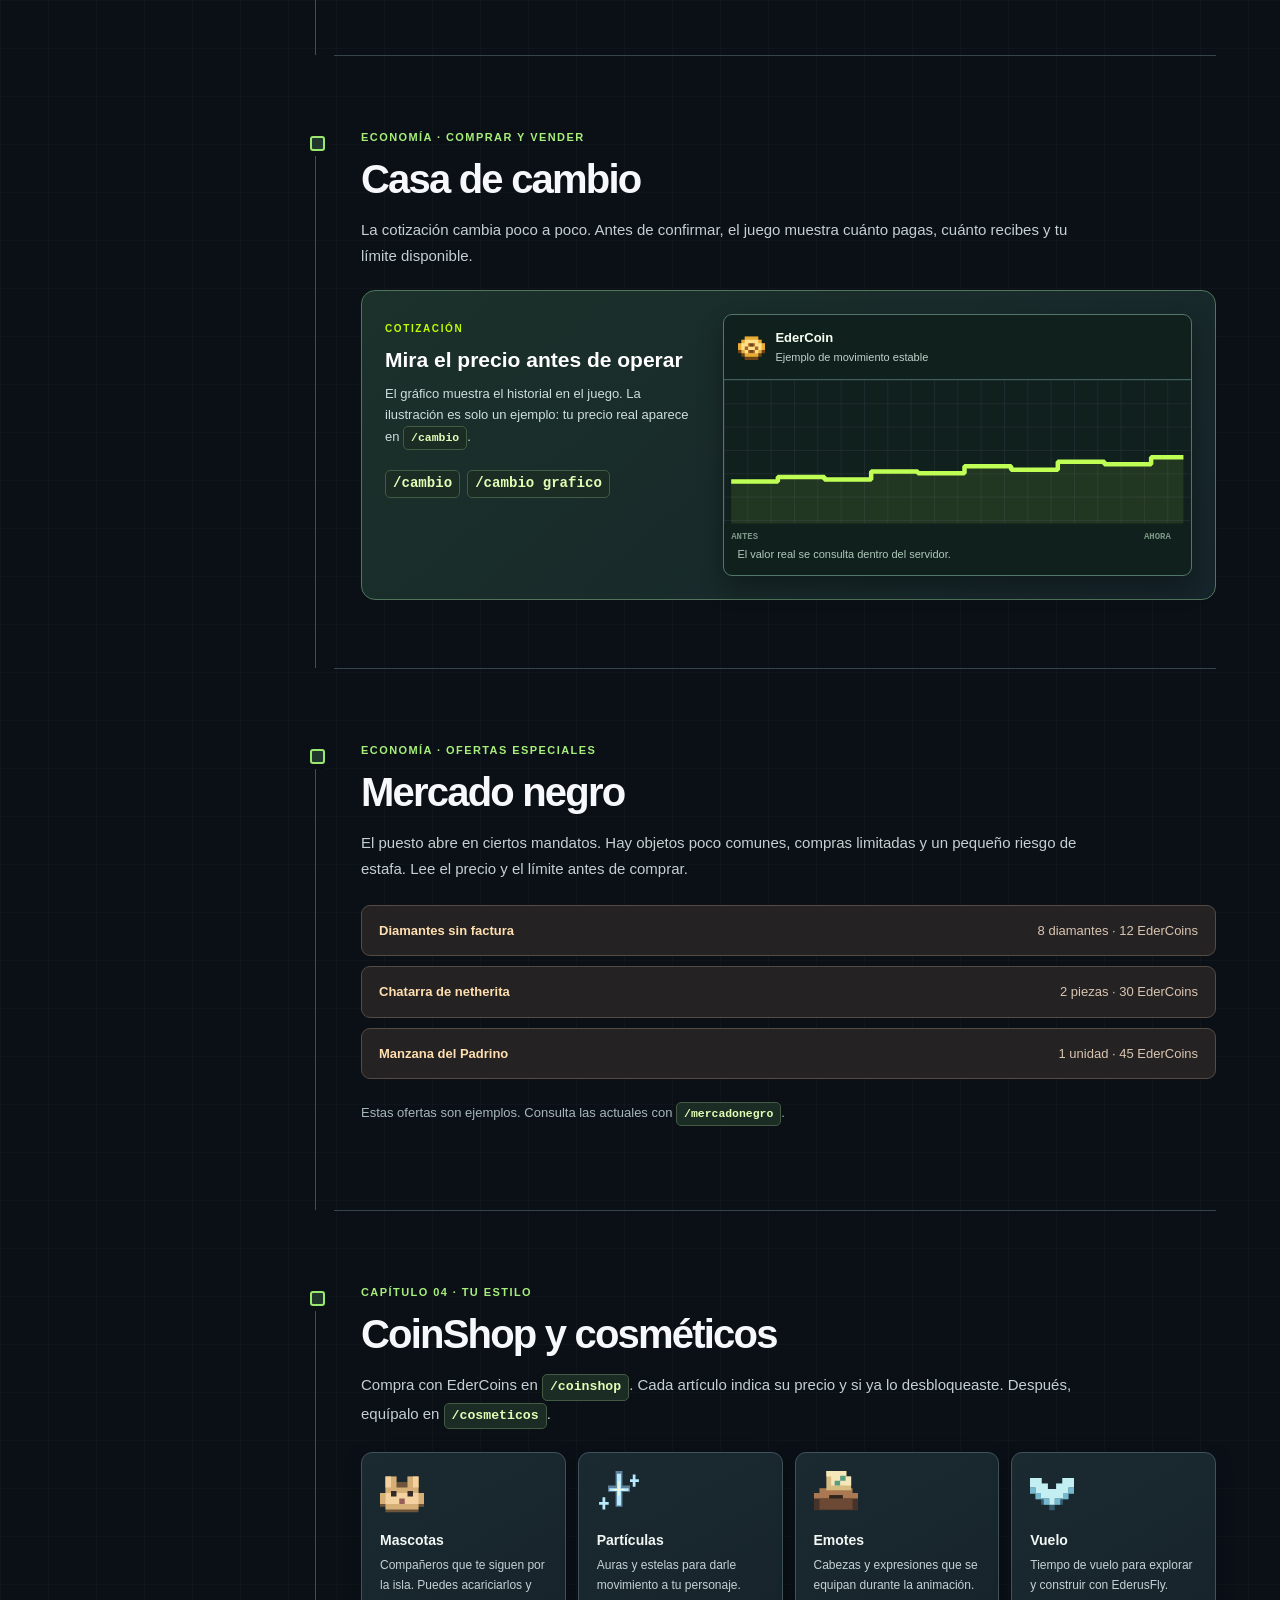
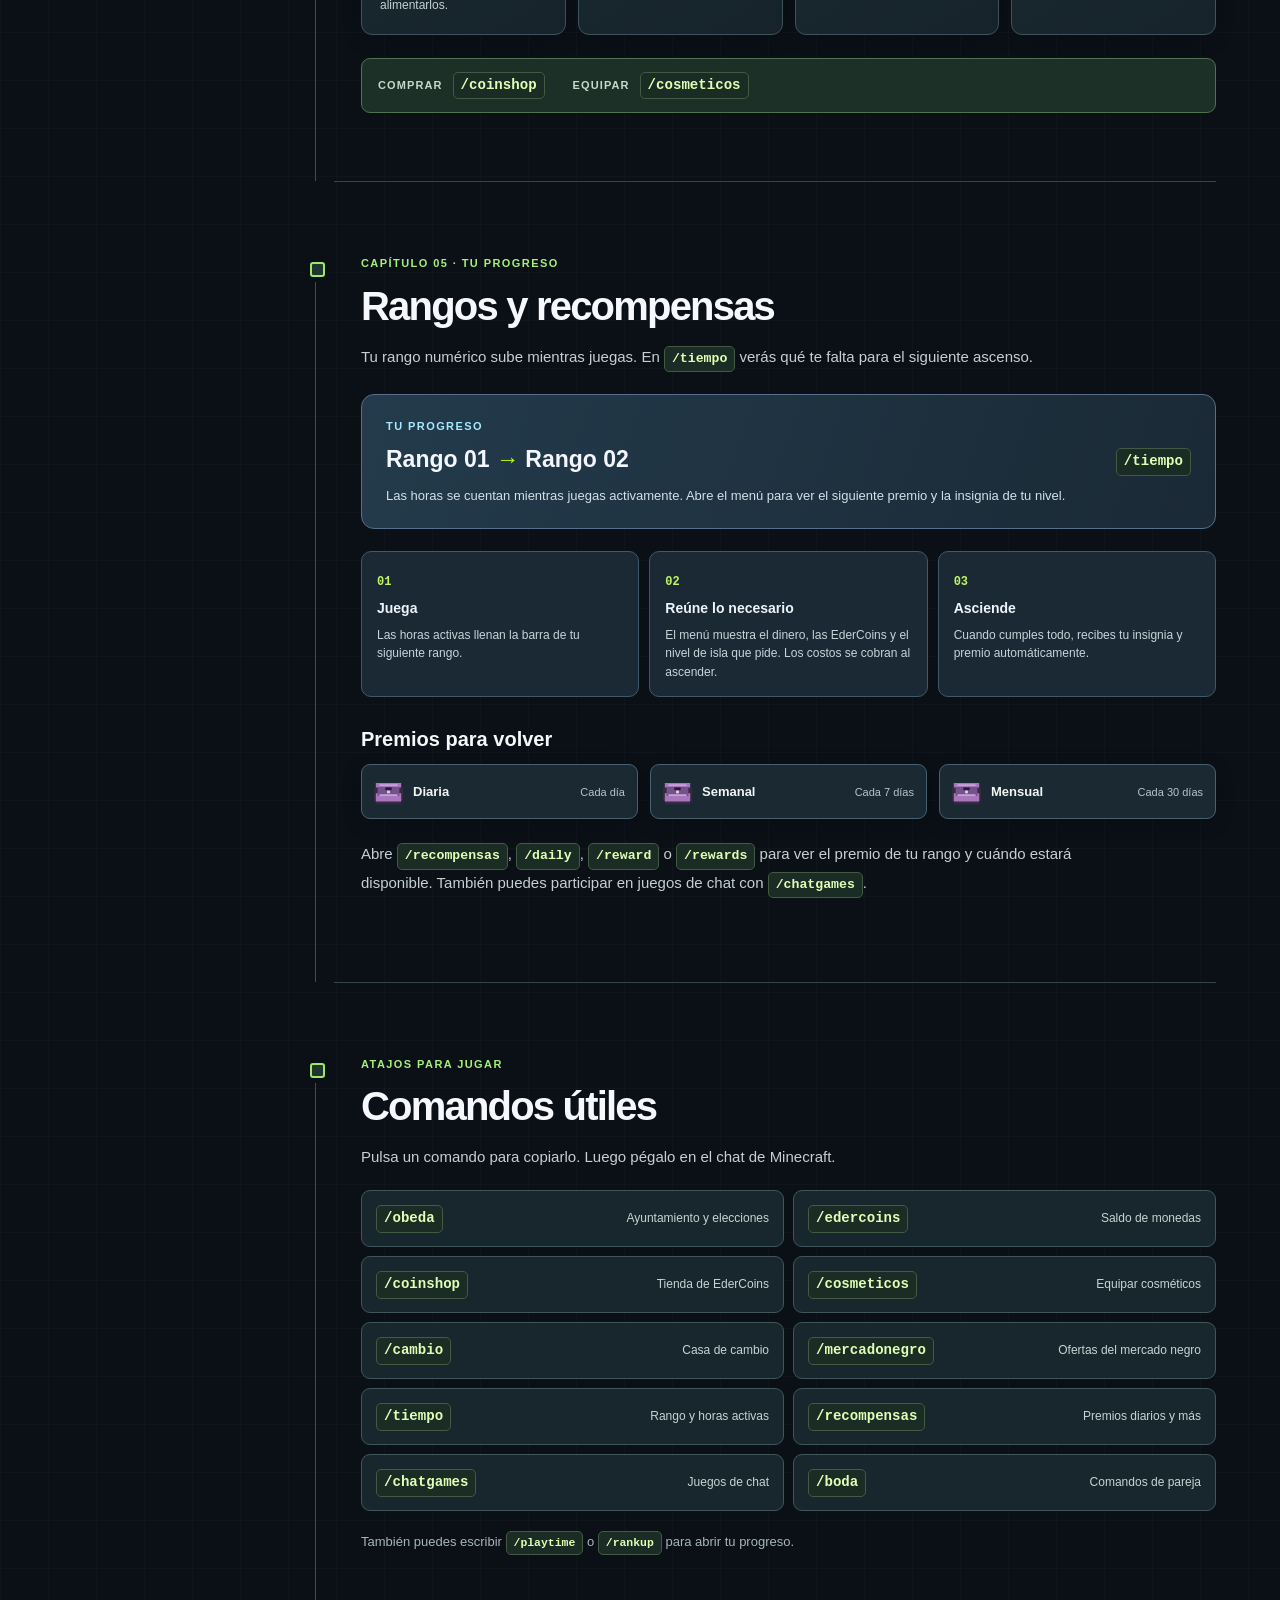
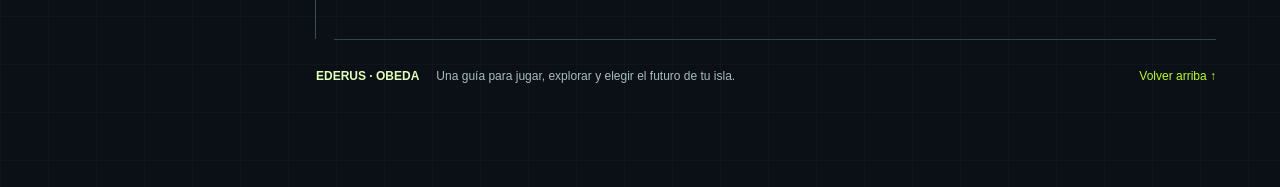
==== commit b0624e11: "Rediseña la guía pública de OBEDA como guía de juego" ====
--- a/index.html
+++ b/index.html
@@ -3,20 +3,21 @@
 <head>
   <meta charset="utf-8">
   <meta name="viewport" content="width=device-width, initial-scale=1">
-  <meta name="theme-color" content="#0d1018">
+  <meta name="theme-color" content="#0a1118">
   <meta name="description" content="Guía para jugar OneBlock con OBEDA: alcaldes, EderCoins, tiendas, mascotas, rankup y recompensas.">
   <title>Guía de OBEDA · Ederus OneBlock</title>
-  <link rel="stylesheet" href="styles.css?v=2.2">
-  <script src="app.js?v=2.2" defer></script>
+  <link rel="stylesheet" href="styles.css?v=3.0">
+  <link rel="stylesheet" href="game-guide.css?v=3.0">
+  <script src="app.js?v=3.0" defer></script>
 </head>
 <body>
   <header class="topbar">
-    <a class="wordmark" href="#inicio"><span class="mark">O</span><span>EDERUS <small>GUÍA DE ONEBLOCK</small></span></a>
+    <a class="wordmark" href="#inicio"><span class="mark">✦</span><span>EDERUS <small>GUÍA DE ONEBLOCK</small></span></a>
     <nav class="toplinks" aria-label="Accesos rápidos"><a href="#alcaldes">Alcaldes</a><a href="#monedas">EderCoins</a><a href="#comandos">Comandos</a></nav>
   </header>
   <div class="layout">
     <aside class="sidebar" aria-label="Índice de la guía">
-      <span class="side-caption">EN ESTA GUÍA</span>
+      <span class="side-caption">EXPLORA LA GUÍA</span>
       <a href="#inicio" class="side-link active"><span>01</span> Empezar</a>
       <a href="#alcaldia" class="side-link"><span>02</span> Alcaldía</a>
       <a href="#alcaldes" class="side-link sub">Candidatos y ventajas</a>
@@ -26,26 +27,27 @@
       <a href="#cosmeticos" class="side-link"><span>04</span> Cosméticos</a>
       <a href="#progreso" class="side-link"><span>05</span> Progreso</a>
       <a href="#comandos" class="side-link"><span>06</span> Comandos</a>
-      <div class="sidebar-tip"><span class="pixel-star">✦</span><p>Todo lo de esta página se usa dentro de Minecraft.</p><code>/obeda</code></div>
+      <div class="sidebar-tip"><span class="pixel-star">✦</span><p>Todo empieza en el servidor. Abre el ayuntamiento y descubre qué ocurre en tu isla.</p><code>/obeda</code></div>
     </aside>
     <main class="guide">
       <section id="inicio" class="intro">
-        <div class="intro-copy"><span class="kicker">EDERUS NETWORK · ONEBLOCK</span><h1>Tu guía de <em>OBEDA</em></h1><p>Vota por el próximo alcalde, gana EderCoins, equipa cosméticos y sube de rango jugando. Aquí tienes lo necesario para empezar, sin vueltas.</p><div class="intro-actions"><a href="#primeros-pasos" class="primary-action">Empezar a jugar <span>↗</span></a><a href="#comandos" class="text-action">Ver comandos →</a></div></div>
+        <div class="intro-copy"><span class="kicker"><span class="status-dot"></span> EDERUS · ONEBLOCK</span><h1>Una isla.<br><em>Mil formas de jugar.</em></h1><p>Elige alcalde, consigue EderCoins y haz crecer tu historia en OneBlock. Esta guía te lleva directo a lo que puedes hacer dentro del juego.</p><div class="intro-actions"><a href="#primeros-pasos" class="primary-action">Empezar <span>↗</span></a><a href="#alcaldes" class="text-action">Conocer a los alcaldes →</a></div><div class="hero-footnote">Guía de jugador · Español · Sin spoilers del servidor</div></div>
         <div class="intro-art" aria-hidden="true"><img class="island-art" src="assets/isla-oneblock.svg" alt=""><div class="art-tag tag-coin"><svg><use href="assets/obeda-items.svg#coin"/></svg><span>EDERCOINS</span></div><div class="art-tag tag-vote"><svg><use href="assets/obeda-items.svg#ballot"/></svg><span>ALCALDÍA</span></div></div>
       </section>
-      <div class="reading-note"><span class="tiny-block"></span><p>Elige una sección del índice o sigue leyendo de arriba abajo. Los precios y beneficios pueden cambiar dentro del servidor.</p></div>
-      <nav class="quick-paths" aria-label="Elige qué quieres hacer"><a href="#alcaldes"><svg><use href="assets/obeda-items.svg#ballot"/></svg><span><b>Elegir alcalde</b><small>Propuestas y ventajas</small></span><i>↗</i></a><a href="#monedas"><svg><use href="assets/obeda-items.svg#coin"/></svg><span><b>Ganar EderCoins</b><small>Saldo, cambio y tienda</small></span><i>↗</i></a><a href="#cosmeticos"><svg><use href="assets/obeda-items.svg#pet"/></svg><span><b>Usar cosméticos</b><small>Mascotas, emotes y más</small></span><i>↗</i></a><a href="#progreso"><svg><use href="assets/obeda-items.svg#shulker"/></svg><span><b>Subir de rango</b><small>Horas y recompensas</small></span><i>↗</i></a></nav>
+      <div class="reading-note"><span class="tiny-block"></span><p>Lee por capítulos o ve directo a lo que te interesa. Los precios y beneficios vigentes siempre aparecen en el juego.</p></div>
+      <div class="route-heading"><span>ELIGE TU RUTA</span><p>¿Qué quieres hacer hoy?</p></div>
+      <nav class="quick-paths" aria-label="Elige qué quieres hacer"><a href="#alcaldes"><span class="route-number">01</span><svg><use href="assets/obeda-items.svg#ballot"/></svg><span><b>Elegir alcalde</b><small>Conoce sus propuestas y vota</small></span><i>↗</i></a><a href="#monedas"><span class="route-number">02</span><svg><use href="assets/obeda-items.svg#coin"/></svg><span><b>Ganar EderCoins</b><small>Aprende a ganar, cambiar y gastar</small></span><i>↗</i></a><a href="#cosmeticos"><span class="route-number">03</span><svg><use href="assets/obeda-items.svg#pet"/></svg><span><b>Crear tu estilo</b><small>Mascotas, partículas y emotes</small></span><i>↗</i></a><a href="#progreso"><span class="route-number">04</span><svg><use href="assets/obeda-items.svg#shulker"/></svg><span><b>Subir de rango</b><small>Horas, requisitos y premios</small></span><i>↗</i></a></nav>
       <section id="primeros-pasos" class="chapter">
-        <div class="chapter-label">01 / EMPEZAR</div><h2>Tu primera visita</h2><p>OBEDA reúne la alcaldía, la economía y las actividades de OneBlock. No necesitas un rango especial para conocer los menús.</p>
+        <div class="chapter-label">CAPÍTULO 01 · PRIMEROS PASOS</div><h2>Entra y empieza a jugar</h2><p>Todo está a unos comandos de distancia. Puedes explorar los menús desde el primer día.</p>
         <div class="step-list"><div><span>1</span><p>Escribe <code>/obeda</code> para abrir el ayuntamiento.</p></div><div><span>2</span><p>Consulta el alcalde actual y vota cuando se abra la urna.</p></div><div><span>3</span><p>Revisa tus monedas con <code>/edercoins</code> y explora <code>/coinshop</code>.</p></div><div><span>4</span><p>Abre <code>/tiempo</code> y <code>/recompensas</code> para ver tu avance.</p></div></div>
       </section>
       <section id="alcaldia" class="chapter">
-        <div class="chapter-label">02 / EL GOBIERNO DE LA ISLA</div><h2>La alcaldía</h2><p>En cada elección eliges entre candidatos con propuestas distintas. El alcalde y su ministro activan ventajas moderadas para la isla: minions, mascotas, comercio o combate.</p>
+        <div class="chapter-label">CAPÍTULO 02 · TU VOTO CAMBIA LA ISLA</div><h2>La alcaldía</h2><p>En cada elección eliges entre candidatos con propuestas distintas. El alcalde y su ministro activan ventajas moderadas para la isla: minions, mascotas, comercio o combate.</p>
         <div class="split-note"><div><b>¿Cómo voto?</b><p>Entra a <code>/obeda</code>, abre la urna y pulsa el candidato que prefieras cuando haya elecciones.</p></div><div><b>¿Qué debo mirar?</b><p>Lee la propuesta, los beneficios del alcalde y el ministro. El resultado cambia el gobierno de ese año.</p></div></div>
         <p class="quiet">Las ventajas están equilibradas: ningún alcalde crea EderCoins extra ni hace que una profesión domine la economía.</p>
       </section>
       <section id="alcaldes" class="chapter mayor-chapter">
-        <div class="chapter-label">LOS CANDIDATOS</div><h2>Conoce a los alcaldes</h2><p>Busca un nombre y abre su ficha para leer las ventajas. Las figuras muestran los aspectos de Minecraft configurados para cada candidato.</p>
+        <div class="chapter-label">FICHAS DE CANDIDATOS</div><h2>Conoce a los alcaldes</h2><p>Cada uno tiene una propuesta, ventajas para la isla y un ministro. Busca a alguien o abre una ficha. Los modelos muestran sus skins configuradas en Minecraft.</p>
         <div class="roster-controls"><label for="mayor-search">Buscar alcalde</label><input id="mayor-search" type="search" placeholder="Nombre o especialidad…" autocomplete="off"><span id="mayor-count">13 candidatos</span></div>
         <div class="candidate-roster">
           <article class="candidate-card aurelio">
@@ -80,30 +82,30 @@
         <p class="quiet">Los beneficios y skins de esta guía son una referencia. Consulta el menú del juego para ver el gobierno y los valores vigentes.</p>
       </section>
       <section id="monedas" class="chapter">
-        <div class="chapter-label">03 / ECONOMÍA</div><h2>EderCoins</h2><p>Es la moneda para compras especiales de OBEDA. Tu saldo aparece con <code>/edercoins</code>; también puedes enviar monedas a otro jugador.</p>
+        <div class="chapter-label">CAPÍTULO 03 · TU ECONOMÍA</div><h2>EderCoins</h2><p>Son las monedas para compras especiales. Consulta tu saldo con <code>/edercoins</code>. También puedes enviarlas a otro jugador.</p>
         <div class="ways-grid"><div><svg><use href="assets/obeda-items.svg#mob"/></svg><b>Derrota mobs</b><p>Algunas criaturas sueltan EderCoins. Hay un límite diario para mantener justa la economía.</p></div><div><svg><use href="assets/obeda-items.svg#shulker"/></svg><b>Consigue premios</b><p>Las recompensas de juego pueden incluir monedas.</p></div><div><svg><use href="assets/obeda-items.svg#coin"/></svg><b>Cambia dinero</b><p>Compra o vende una cantidad limitada en la casa de cambio.</p></div></div>
         <div class="callout"><span>✦</span><p>Las MobCoins antiguas y las EderCoins se muestran por separado hasta que el servidor realice la conversión. Tu saldo de EderCoins puede incluir decimales.</p></div>
       </section>
       <section id="cambio" class="chapter">
-        <div class="chapter-label">COMPRAR Y VENDER</div><h2>Casa de cambio</h2><p>La cotización sube y baja poco a poco. Antes de confirmar, el menú muestra cuánto pagas, cuánto recibes y tu límite disponible.</p>
+        <div class="chapter-label">ECONOMÍA · COMPRAR Y VENDER</div><h2>Casa de cambio</h2><p>La cotización cambia poco a poco. Antes de confirmar, el juego muestra cuánto pagas, cuánto recibes y tu límite disponible.</p>
         <div class="exchange-panel"><div class="exchange-copy"><span class="small-label">COTIZACIÓN</span><h3>Mira el precio antes de operar</h3><p>El gráfico muestra el historial en el juego. La ilustración es solo un ejemplo: tu precio real aparece en <code>/cambio</code>.</p><div class="chart-commands"><code>/cambio</code><code>/cambio grafico</code></div></div><figure class="exchange-chart"><div class="chart-heading"><svg><use href="assets/obeda-items.svg#coin"/></svg><div><b>EderCoin</b><span>Ejemplo de movimiento estable</span></div></div><svg class="chart-svg" viewBox="0 0 520 180" role="img" aria-label="Gráfico ilustrativo de EderCoin con pequeños cambios de precio"><defs><pattern id="grid" width="26" height="26" patternUnits="userSpaceOnUse"><path d="M26 0H0V26" fill="none" stroke="#2c3543" stroke-width="1"/></pattern></defs><rect width="520" height="160" fill="url(#grid)"/><path d="M8 113H60V108H112V111H164V102H216V104H268V96H320V100H372V91H424V94H476V86H512" fill="none" stroke="#bfff55" stroke-width="5" stroke-linejoin="bevel"/><path d="M8 113H60V108H112V111H164V102H216V104H268V96H320V100H372V91H424V94H476V86H512V160H8Z" fill="#bfff55" opacity=".1"/><text x="8" y="177">ANTES</text><text x="468" y="177">AHORA</text></svg><figcaption>El valor real se consulta dentro del servidor.</figcaption></figure></div>
       </section>
       <section id="mercado" class="chapter">
-        <div class="chapter-label">OFERTAS ESPECIALES</div><h2>Mercado negro</h2><p>El puesto abre en ciertos mandatos. Ofrece objetos poco comunes, compras limitadas y un pequeño riesgo de estafa. Lee el precio y el límite en cada artículo antes de comprar.</p><div class="mini-list"><div><b>Diamantes sin factura</b><span>8 diamantes · 12 EderCoins</span></div><div><b>Chatarra de netherita</b><span>2 piezas · 30 EderCoins</span></div><div><b>Manzana del Padrino</b><span>1 unidad · 45 EderCoins</span></div></div><p class="quiet">Consulta el acceso y las ofertas actuales con <code>/mercadonegro</code>.</p>
+        <div class="chapter-label">ECONOMÍA · OFERTAS ESPECIALES</div><h2>Mercado negro</h2><p>El puesto abre en ciertos mandatos. Hay objetos poco comunes, compras limitadas y un pequeño riesgo de estafa. Lee el precio y el límite antes de comprar.</p><div class="mini-list"><div><b>Diamantes sin factura</b><span>8 diamantes · 12 EderCoins</span></div><div><b>Chatarra de netherita</b><span>2 piezas · 30 EderCoins</span></div><div><b>Manzana del Padrino</b><span>1 unidad · 45 EderCoins</span></div></div><p class="quiet">Estas ofertas son ejemplos. Consulta las actuales con <code>/mercadonegro</code>.</p>
       </section>
       <section id="cosmeticos" class="chapter">
-        <div class="chapter-label">04 / TU ESTILO</div><h2>CoinShop y cosméticos</h2><p>En <code>/coinshop</code> compras con EderCoins. Cada artículo indica el precio y si ya lo desbloqueaste. Después puedes equiparlo desde <code>/cosmeticos</code>.</p>
+        <div class="chapter-label">CAPÍTULO 04 · TU ESTILO</div><h2>CoinShop y cosméticos</h2><p>Compra con EderCoins en <code>/coinshop</code>. Cada artículo indica su precio y si ya lo desbloqueaste. Después, equípalo en <code>/cosmeticos</code>.</p>
         <div class="cosmetic-grid"><div><svg><use href="assets/obeda-items.svg#pet"/></svg><b>Mascotas</b><p>Compañeros que te siguen por la isla. Puedes acariciarlos y alimentarlos.</p></div><div><svg><use href="assets/obeda-items.svg#spark"/></svg><b>Partículas</b><p>Auras y estelas para darle movimiento a tu personaje.</p></div><div><svg><use href="assets/obeda-items.svg#ballot"/></svg><b>Emotes</b><p>Cabezas y expresiones que se equipan durante la animación.</p></div><div><svg><use href="assets/obeda-items.svg#wing"/></svg><b>Vuelo</b><p>Tiempo de vuelo para explorar y construir con EderusFly.</p></div></div>
         <div class="command-hint"><span>COMPRAR</span><code>/coinshop</code><span>EQUIPAR</span><code>/cosmeticos</code></div>
       </section>
       <section id="progreso" class="chapter">
-        <div class="chapter-label">05 / SIGUE JUGANDO</div><h2>Rangos y recompensas</h2><p>Tu rango numérico sube mientras juegas. En <code>/tiempo</code> verás exactamente qué te falta para el siguiente ascenso.</p>
+        <div class="chapter-label">CAPÍTULO 05 · TU PROGRESO</div><h2>Rangos y recompensas</h2><p>Tu rango numérico sube mientras juegas. En <code>/tiempo</code> verás qué te falta para el siguiente ascenso.</p>
         <div class="rankup-card"><div><small>TU PROGRESO</small><strong>Rango 01 <span>→</span> Rango 02</strong><p>Las horas se cuentan mientras juegas activamente. Abre el menú para ver el siguiente premio y la insignia de tu nivel.</p></div><code>/tiempo</code></div>
         <div class="rankup-explainer"><div><span>01</span><b>Juega</b><p>Las horas activas llenan la barra de tu siguiente rango.</p></div><div><span>02</span><b>Reúne lo necesario</b><p>El menú muestra el dinero, las EderCoins y el nivel de isla que pide. Los costos se cobran al ascender.</p></div><div><span>03</span><b>Asciende</b><p>Cuando cumples todo, recibes tu insignia y premio automáticamente.</p></div></div>
         <h3>Premios para volver</h3><div class="reward-row"><div><svg><use href="assets/obeda-items.svg#shulker"/></svg><b>Diaria</b><span>Cada día</span></div><div><svg><use href="assets/obeda-items.svg#shulker"/></svg><b>Semanal</b><span>Cada 7 días</span></div><div><svg><use href="assets/obeda-items.svg#shulker"/></svg><b>Mensual</b><span>Cada 30 días</span></div></div><p>Abre <code>/recompensas</code>, <code>/daily</code>, <code>/reward</code> o <code>/rewards</code> para ver el premio de tu rango y cuándo estará disponible. También puedes participar en juegos de chat con <code>/chatgames</code>.</p>
       </section>
       <section id="comandos" class="chapter">
-        <div class="chapter-label">06 / GUÁRDALO A MANO</div><h2>Comandos útiles</h2><p>Haz clic en un comando para copiarlo. Todos se escriben en el chat de Minecraft.</p>
+        <div class="chapter-label">ATAJOS PARA JUGAR</div><h2>Comandos útiles</h2><p>Pulsa un comando para copiarlo. Luego pégalo en el chat de Minecraft.</p>
         <div class="command-list"><button data-copy="/obeda"><code>/obeda</code><span>Ayuntamiento y elecciones</span></button><button data-copy="/edercoins"><code>/edercoins</code><span>Saldo de monedas</span></button><button data-copy="/coinshop"><code>/coinshop</code><span>Tienda de EderCoins</span></button><button data-copy="/cosmeticos"><code>/cosmeticos</code><span>Equipar cosméticos</span></button><button data-copy="/cambio"><code>/cambio</code><span>Casa de cambio</span></button><button data-copy="/mercadonegro"><code>/mercadonegro</code><span>Ofertas del mercado negro</span></button><button data-copy="/tiempo"><code>/tiempo</code><span>Rango y horas activas</span></button><button data-copy="/recompensas"><code>/recompensas</code><span>Premios diarios y más</span></button><button data-copy="/chatgames"><code>/chatgames</code><span>Juegos de chat</span></button><button data-copy="/boda"><code>/boda</code><span>Comandos de pareja</span></button></div>
         <p class="quiet">También puedes escribir <code>/playtime</code> o <code>/rankup</code> para abrir tu progreso.</p>
       </section>
--- a/game-guide.css
+++ b/game-guide.css
@@ -0,0 +1,360 @@
+/* Capa visual de la guía pública. El contenido y los datos viven en index.html y app.js. */
+:root {
+  --bg: #0b1017;
+  --panel: #131d25;
+  --panel-2: #1a2930;
+  --line: #34434a;
+  --text: #f2f6f3;
+  --muted: #bdc9cc;
+  --lime: #bdff00;
+  --lime-soft: #9eff00;
+  --blue: #72d6ff;
+  --violet: #caa9ff;
+  --gold: #ffd475;
+  font: 16px/1.65 Inter, "Segoe UI", Arial, sans-serif;
+}
+
+html { scroll-padding-top: 88px; }
+body {
+  background:
+    radial-gradient(circle at 77% 3%, #173a39 0, transparent 26%),
+    radial-gradient(circle at 0 32%, #182a28 0, transparent 22%),
+    linear-gradient(#ffffff05 1px, transparent 1px),
+    linear-gradient(90deg, #ffffff05 1px, transparent 1px),
+    var(--bg);
+  background-size: auto, auto, 48px 48px, 48px 48px, auto;
+}
+p { color: var(--muted); }
+code { border-color: #435a44; background: #1b2c25; color: #e0ffb5; }
+button:focus-visible, a:focus-visible, input:focus-visible { outline: 2px solid var(--blue); outline-offset: 3px; }
+
+.topbar {
+  height: 72px;
+  border-bottom-color: #35464a;
+  background: #0b1218eb;
+  box-shadow: 0 10px 35px #0005;
+}
+.wordmark { gap: 12px; font-size: 15px; letter-spacing: .045em; }
+.wordmark small { color: #adbdc0; font-size: 10px; letter-spacing: .12em; }
+.mark {
+  width: 38px; height: 38px;
+  border: 1px solid #bdff0080; border-radius: 11px;
+  background: linear-gradient(140deg, #375129, #1b312f);
+  box-shadow: inset 0 1px #d4ff7770, 0 6px 18px #0006;
+  font-size: 23px;
+}
+.toplinks { gap: 12px; font-size: 13px; }
+.toplinks a { padding: 8px 12px; border-radius: 8px; }
+.toplinks a:hover { background: #24342b; }
+
+.layout {
+  grid-template-columns: 220px minmax(0, 900px);
+  gap: 48px;
+  max-width: 1240px;
+  padding-top: 38px;
+}
+.sidebar { top: 106px; border-right-color: #344248; padding-right: 10px; }
+.side-caption { color: #9cb2b8; font-size: 10px; }
+.side-link {
+  min-height: 39px;
+  border-left-width: 3px;
+  border-radius: 0 8px 8px 0;
+  color: #becbd0;
+  font-size: 13px;
+}
+.side-link span { color: #8099a1; }
+.side-link.sub { color: #9dafb5; font-size: 12px; }
+.side-link:hover, .side-link.active { background: #203329; color: #efffcf; }
+.sidebar-tip {
+  margin-top: 32px;
+  border: 1px solid #3b5a45;
+  border-radius: 10px;
+  background: linear-gradient(160deg, #1d3029, #152128);
+}
+.sidebar-tip p { color: #d0dbd8; font-size: 12px; }
+
+.intro {
+  grid-template-columns: minmax(0, 1.08fr) minmax(310px, .92fr);
+  min-height: 415px;
+  gap: 12px;
+  padding: 44px 25px 40px 44px;
+  border: 1px solid #547459;
+  border-radius: 20px;
+  background:
+    radial-gradient(circle at 78% 33%, #3567518a 0, transparent 34%),
+    radial-gradient(circle at 14% 86%, #2b583a69 0, transparent 35%),
+    linear-gradient(125deg, #192e2d, #15232f 65%, #1a2e33);
+  box-shadow: 0 25px 70px #0008, inset 0 1px #a6eeb32e;
+}
+.intro:after {
+  inset: auto 20px 0;
+  width: auto;
+  height: 4px;
+  border-radius: 4px 4px 0 0;
+  background: linear-gradient(90deg, var(--lime), var(--blue), #a78bfa);
+}
+.intro-copy { align-self: center; }
+.kicker {
+  display: inline-flex;
+  align-items: center;
+  gap: 8px;
+  padding: 6px 10px;
+  border: 1px solid #6e996e;
+  border-radius: 100px;
+  background: #11251fc9;
+  color: #d8ffad;
+  font-size: 10px;
+  letter-spacing: .12em;
+}
+.status-dot { width: 7px; height: 7px; border-radius: 50%; background: var(--lime); box-shadow: 0 0 10px var(--lime); }
+.intro h1 {
+  max-width: 570px;
+  margin: 20px 0 16px;
+  font-size: clamp(42px, 4.7vw, 62px);
+  font-weight: 830;
+  line-height: 1.06;
+  letter-spacing: -.055em;
+}
+.intro h1 em { color: #c7ff55; }
+.intro p { max-width: 480px; color: #e1ece8; font-size: 16px; line-height: 1.62; }
+.intro-actions { flex-wrap: wrap; gap: 19px; margin-top: 26px; }
+.primary-action {
+  min-height: 43px;
+  padding: 10px 17px;
+  border-radius: 9px;
+  background: var(--lime);
+  box-shadow: 0 5px 0 #617e15, 0 10px 25px #0006;
+  font-size: 13px;
+}
+.primary-action:hover { transform: translateY(2px); box-shadow: 0 3px 0 #617e15; }
+.text-action { color: #e0f7ff; font-size: 13px; }
+.hero-footnote { margin-top: 28px; color: #a9c1be; font-size: 11px; }
+.intro-art { height: 310px; margin: auto 0; }
+.island-art { filter: drop-shadow(0 25px 25px #000b); }
+.art-tag {
+  padding: 7px 10px;
+  border-radius: 7px;
+  background: #13241fdc;
+  box-shadow: 0 9px 22px #0009;
+  font-size: 10px;
+}
+.tag-vote { bottom: 31px; }
+.tag-coin { top: 34px; }
+
+.reading-note { padding: 16px 2px; }
+.reading-note p { color: #b4c1c5; font-size: 13px; }
+.tiny-block { border-radius: 2px; }
+.route-heading { display: flex; align-items: baseline; gap: 14px; margin: 34px 0 14px; }
+.route-heading span { color: var(--lime); font-size: 10px; font-weight: 850; letter-spacing: .15em; }
+.route-heading p { margin: 0; color: #f6f9f8; font-size: 19px; font-weight: 720; }
+.quick-paths { gap: 12px; margin: 0 0 8px; }
+.quick-paths a {
+  position: relative;
+  min-height: 104px;
+  gap: 14px;
+  padding: 18px 20px;
+  overflow: hidden;
+  border: 1px solid #3c5155;
+  border-radius: 13px;
+  background: linear-gradient(115deg, #1c2b30, #18242c);
+  box-shadow: 0 9px 24px #0003;
+}
+.quick-paths a:before { position: absolute; top: 0; right: 0; width: 92px; height: 92px; border-radius: 50%; background: #a6eaf112; filter: blur(17px); content: ""; }
+.quick-paths a:hover { transform: translateY(-3px); border-color: #b9ed80; background: #21342e; }
+.quick-paths svg { width: 44px; height: 44px; color: #cbff72; }
+.quick-paths a:nth-child(2) svg { color: #ffdb73; }
+.quick-paths a:nth-child(3) svg { color: #90deff; }
+.quick-paths a:nth-child(4) svg { color: #d2b6ff; }
+.quick-paths b { color: #f5f8f6; font-size: 15px; }
+.quick-paths small { color: #b5c5c7; font-size: 12px; }
+.quick-paths i { font-size: 20px; }
+.route-number { position: absolute; top: 9px; right: 15px; color: #88a0a0; font: 800 10px Consolas, monospace; }
+
+.chapter { position: relative; margin-left: 18px; padding: 72px 0 68px 27px; border-bottom: 1px solid #35454c; }
+.chapter:before { position: absolute; top: 76px; bottom: 0; left: -19px; width: 1px; background: #38524c; content: ""; }
+.chapter:after { position: absolute; top: 80px; left: -24px; width: 11px; height: 11px; border: 2px solid #9ce86e; border-radius: 3px; background: #20362c; box-shadow: 0 0 0 5px #0b1017; content: ""; }
+.chapter-label { margin-bottom: 9px; color: #a6ef7a; font-size: 11px; letter-spacing: .13em; }
+.chapter h2 { margin-bottom: 14px; font-size: clamp(31px, 3.5vw, 40px); font-weight: 790; }
+.chapter > p { max-width: 740px; color: #c5d0d1; font-size: 15px; line-height: 1.72; }
+.chapter h3 { color: #f4f8f8; font-size: 20px; }
+.quiet { color: #a6b6bb !important; font-size: 13px !important; }
+.step-list { gap: 12px; margin-top: 25px; }
+.step-list > div {
+  min-height: 74px;
+  gap: 13px;
+  padding: 17px;
+  border: 1px solid #3b4c52;
+  border-radius: 10px;
+  background: #17242b;
+}
+.step-list span { flex-basis: 30px; height: 30px; border-radius: 6px; background: #30492c; }
+.step-list p { color: #d7e1de; font-size: 13px; }
+.split-note { gap: 12px; }
+.split-note > div { border-color: #3a4d52; border-radius: 10px; background: #17242c; }
+.split-note b { color: #92dfff; font-size: 14px; }
+.split-note p { color: #c3d0d2; font-size: 13px; line-height: 1.65; }
+.callout { border-radius: 0 9px 9px 0; background: #1b2d29; }
+.callout p { color: #d6e2d8; font-size: 13px; }
+
+.roster-controls { flex-wrap: wrap; gap: 12px; margin: 26px 0 17px; }
+.roster-controls label { color: #c4d2d6; font-size: 13px; }
+.roster-controls input {
+  width: min(310px, 100%);
+  min-height: 41px;
+  padding: 10px 13px;
+  border-color: #4a5c61;
+  border-radius: 9px;
+  background: #142027;
+  font-size: 13px;
+}
+.roster-controls > span { color: #acbec3; font-size: 12px; }
+.candidate-roster { gap: 14px; }
+.candidate-card {
+  padding: 17px;
+  overflow: hidden;
+  border: 1px solid #405158;
+  border-top: 3px solid var(--candidate);
+  border-radius: 13px;
+  background: linear-gradient(145deg, #1b2832, #142026);
+  box-shadow: 0 10px 24px #0004;
+}
+.candidate-card:hover { border-color: var(--candidate); box-shadow: 0 16px 32px #0007; }
+.candidate-identity { grid-template-columns: minmax(0, 1fr) 108px; gap: 10px; min-height: 144px; }
+.candidate-category { color: var(--candidate); font-size: 10px; }
+.candidate-identity h4 { color: #fff; font-size: 21px; line-height: 1.2; }
+.candidate-identity p { color: #b9c8cd; font-size: 13px; }
+.skin-stage {
+  width: 108px;
+  height: 140px;
+  border: 1px solid #526674;
+  border-radius: 8px;
+  background: radial-gradient(circle at 50% 35%, #3a5b6880, transparent 57%), linear-gradient(180deg, #203745, #18282c);
+}
+.skin-stage:after { background: #6b8e70; }
+.skin-render { width: 99px; height: 135px; }
+.candidate-pitch, .candidate-summary { color: #d2dddd !important; font-size: 13px !important; line-height: 1.55 !important; }
+.candidate-toggle {
+  min-height: 39px;
+  padding: 9px 13px;
+  border-color: #536572;
+  border-radius: 8px;
+  background: #22343c;
+  color: #e9f4f3;
+  font-size: 12px;
+}
+.candidate-details { padding-top: 11px; }
+.proposal-label { color: #c6d5d4; font-size: 11px; }
+.benefit-list li { padding: 9px 0; border-top-color: #3c4e55; }
+.benefit-list li b { display: block; color: #f1f7f4; font-size: 12px; }
+.benefit-list li b:after { content: ""; }
+.benefit-list li span { color: #c7d5d5; font-size: 12px; }
+.minister-profile { border-top-color: #45606a; }
+.minister-profile small { color: #d2b3ff; font-size: 10px; }
+.minister-profile b { font-size: 13px; }
+.minister-profile span { color: #bfcbd0; font-size: 12px; }
+
+.ways-grid, .cosmetic-grid { gap: 12px; }
+.ways-grid > div, .cosmetic-grid > div {
+  min-height: 173px;
+  padding: 18px;
+  border: 1px solid #40525b;
+  border-radius: 11px;
+  background: linear-gradient(150deg, #1b2a31, #16232a);
+}
+.ways-grid svg, .cosmetic-grid svg { width: 44px; height: 44px; margin-bottom: 14px; }
+.ways-grid b, .cosmetic-grid b { color: #f2f7f4; font-size: 14px; }
+.ways-grid p, .cosmetic-grid p { color: #c4d2d5; font-size: 12px; line-height: 1.65; }
+.cosmetic-grid > div:nth-child(2) svg { color: #8fdfff; }
+.cosmetic-grid > div:nth-child(3) svg { color: #d2b6ff; }
+.cosmetic-grid > div:nth-child(4) svg { color: #ffdc86; }
+.exchange-panel {
+  gap: 26px;
+  padding: 23px;
+  border: 1px solid #52765c;
+  border-radius: 14px;
+  background: linear-gradient(140deg, #1b312a, #16252b);
+}
+.exchange-copy h3 { color: #fff; font-size: 21px !important; }
+.exchange-copy p { color: #cfdddd; font-size: 13px; line-height: 1.68; }
+.exchange-chart { border-color: #537669; border-radius: 9px; background: #10201d; box-shadow: 0 12px 25px #0005; }
+.chart-heading { padding: 12px 14px; border-bottom-color: #3d6359; }
+.chart-heading b { color: #f7fff2; font-size: 13px; }
+.chart-heading span { color: #bfd2c9; font-size: 11px; }
+.exchange-chart figcaption { padding: 4px 13px 12px; color: #b0c9bb; font-size: 11px; }
+.mini-list { gap: 10px; border: 0; background: transparent; }
+.mini-list > div { padding: 14px 17px; border: 1px solid #554b42; border-radius: 9px; background: #252223; font-size: 13px; }
+.mini-list b { color: #ffdfaf; }
+.mini-list span { color: #d9c5b0; }
+.command-hint { border-color: #50724f; border-radius: 9px; background: #1d3027; }
+.command-hint span { color: #c7d9c8; font-size: 11px; }
+.rankup-card { padding: 22px 24px; border-color: #56708b; border-radius: 13px; background: linear-gradient(110deg, #233b4c, #1a2935); }
+.rankup-card small { color: #a8e9ff; font-size: 11px; }
+.rankup-card strong { font-size: 23px; }
+.rankup-card p { color: #d3e0e7; font-size: 13px; }
+.rankup-explainer > div { border-color: #41586a; border-radius: 10px; background: #1a2934; }
+.rankup-explainer span { color: #bff662; }
+.rankup-explainer b { font-size: 14px; }
+.rankup-explainer p { color: #c7d4d9; font-size: 12px; }
+.reward-row > div { min-width: 0; border-color: #476171; border-radius: 9px; background: #1b2932; }
+.reward-row b { font-size: 13px; }
+.reward-row span { color: #b4c5cb; font-size: 11px; }
+.command-list { gap: 9px; border: 0; overflow: visible; background: transparent; }
+.command-list button { min-height: 57px; border: 1px solid #40565b; border-radius: 9px; background: #18272d; }
+.command-list button:hover { border-color: #a5d978; background: #21382d; }
+.command-list span { color: #c6d4d4; font-size: 12px; }
+.footer { color: #a8bcbf; font-size: 12px; }
+.footer b { color: #e2ffb8; }
+
+html.halloween { --lime: #ffad69; --lime-soft: #ffc87a; --blue: #c6a4ff; }
+html.halloween body { background: radial-gradient(circle at 80% -10%, #3b263d 0, transparent 34%), #110f18; }
+html.halloween .intro { border-color: #816257; background: radial-gradient(circle at 80% 34%, #643c4c 0, transparent 38%), linear-gradient(125deg, #352532, #1c2030); }
+html.halloween .intro:after { background: linear-gradient(90deg, #ffad69, #c6a4ff); }
+html.halloween .status-dot { background: #ffad69; box-shadow: 0 0 10px #ffad69; }
+
+@media (max-width: 1100px) {
+  .layout { grid-template-columns: 180px minmax(0, 1fr); gap: 30px; }
+  .intro { grid-template-columns: minmax(0, 1fr) minmax(250px, .75fr); }
+}
+@media (max-width: 800px) {
+  .layout { display: block; padding: 0 20px 60px; }
+  .sidebar { position: sticky; top: 72px; z-index: 10; display: flex; gap: 4px; max-height: none; margin: 0 -20px 24px; padding: 8px 18px; overflow-x: auto; border-right: 0; border-bottom: 1px solid #3b5055; background: #0c151be9; backdrop-filter: blur(12px); }
+  .side-caption, .sidebar-tip, .side-link.sub { display: none; }
+  .side-link { flex: 0 0 auto; min-height: 34px; padding: 5px 10px; border: 1px solid transparent; border-radius: 7px; font-size: 12px; }
+  .side-link.active { border-color: #7a9e53; }
+  .intro { grid-template-columns: minmax(0, 1fr) 260px; gap: 0; padding: 34px; }
+  .intro-art { display: block; height: 245px; }
+  .intro h1 { font-size: clamp(38px, 7vw, 53px); }
+  .chapter { padding-top: 57px; padding-bottom: 56px; }
+  .candidate-roster { grid-template-columns: repeat(2, minmax(0, 1fr)); }
+}
+@media (max-width: 650px) {
+  .topbar { height: 64px; padding: 0 18px; }
+  .toplinks { display: none; }
+  .sidebar { top: 64px; }
+  .layout { padding: 0 16px 50px; }
+  .intro { grid-template-columns: 1fr; padding: 28px 24px 19px; }
+  .intro h1 { font-size: clamp(38px, 11vw, 50px); }
+  .intro p { font-size: 15px; }
+  .intro-art { height: 215px; max-width: 380px; width: 100%; margin: 7px auto 0; }
+  .tag-coin { top: 18px; right: 7px; }
+  .tag-vote { bottom: 15px; }
+  .hero-footnote { margin-top: 19px; }
+  .reading-note p { font-size: 12px; }
+  .quick-paths { grid-template-columns: 1fr; gap: 9px; }
+  .quick-paths a { min-height: 76px; }
+  .quick-paths svg { width: 36px; height: 36px; }
+  .chapter { margin-left: 12px; padding-left: 20px; }
+  .chapter:before { left: -13px; }
+  .chapter:after { left: -18px; }
+  .step-list, .split-note, .candidate-roster, .ways-grid, .cosmetic-grid, .rankup-explainer, .reward-row, .command-list { grid-template-columns: 1fr; }
+  .ways-grid > div, .cosmetic-grid > div { min-height: 0; }
+  .exchange-panel { grid-template-columns: 1fr; }
+  .mini-list > div { display: block; }
+  .mini-list span { display: block; margin-top: 2px; }
+  .rankup-card { display: block; }
+  .rankup-card code { margin-top: 12px; }
+  .footer { flex-wrap: wrap; }
+}
+@media (prefers-reduced-motion: reduce) {
+  *, *::before, *::after { scroll-behavior: auto !important; animation: none !important; transition: none !important; }
+}
